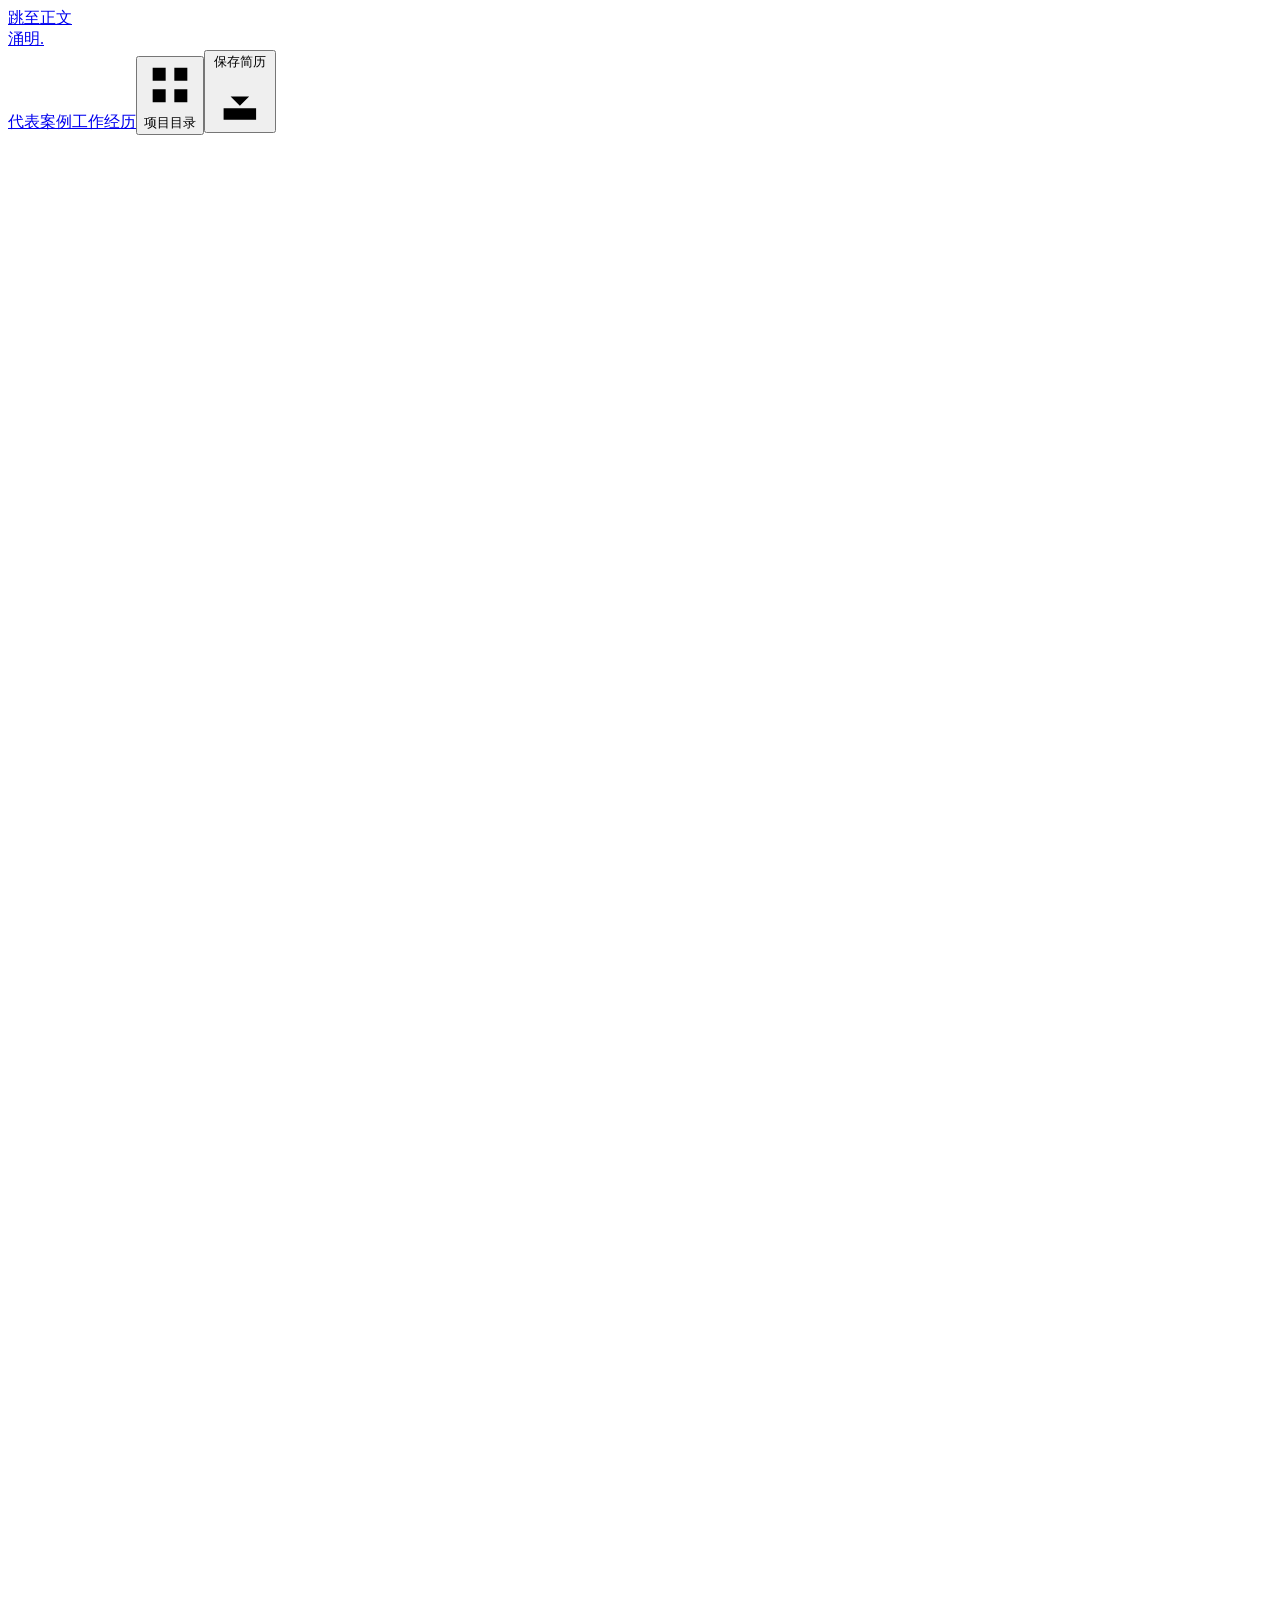
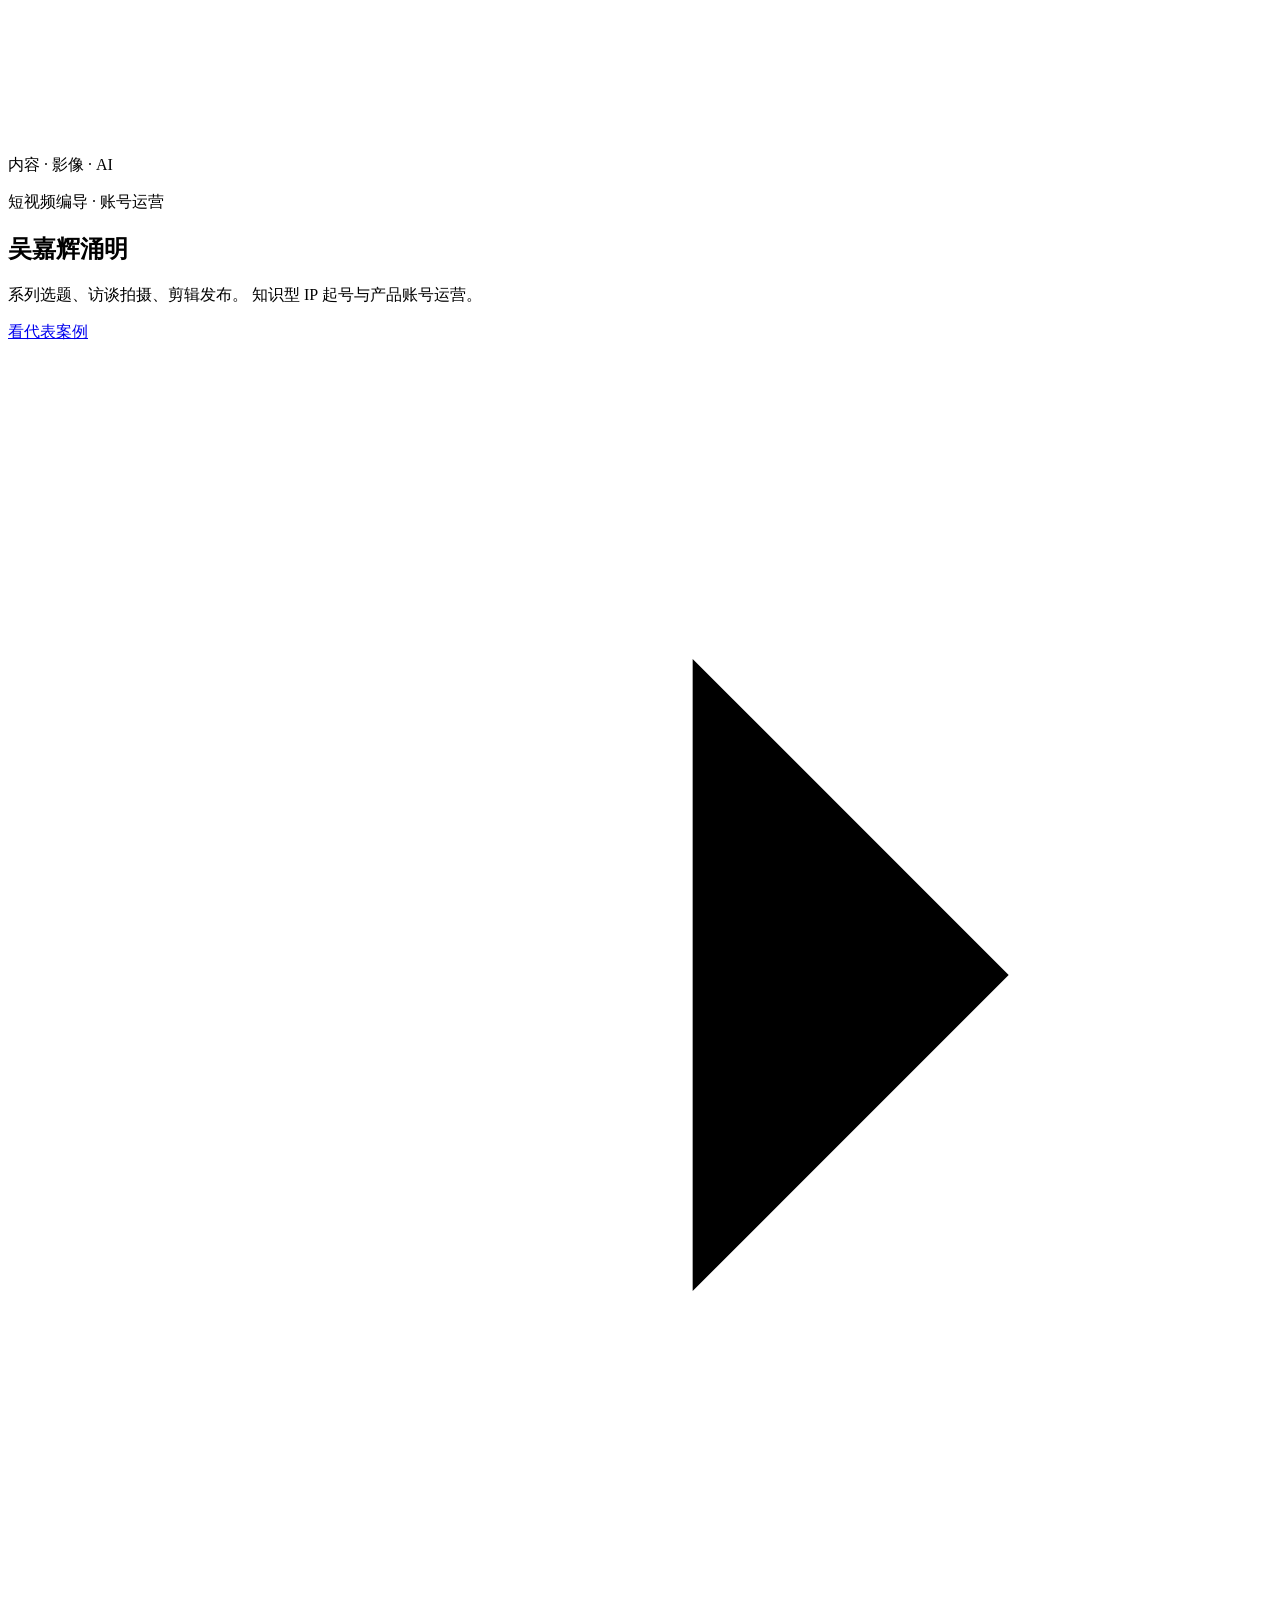
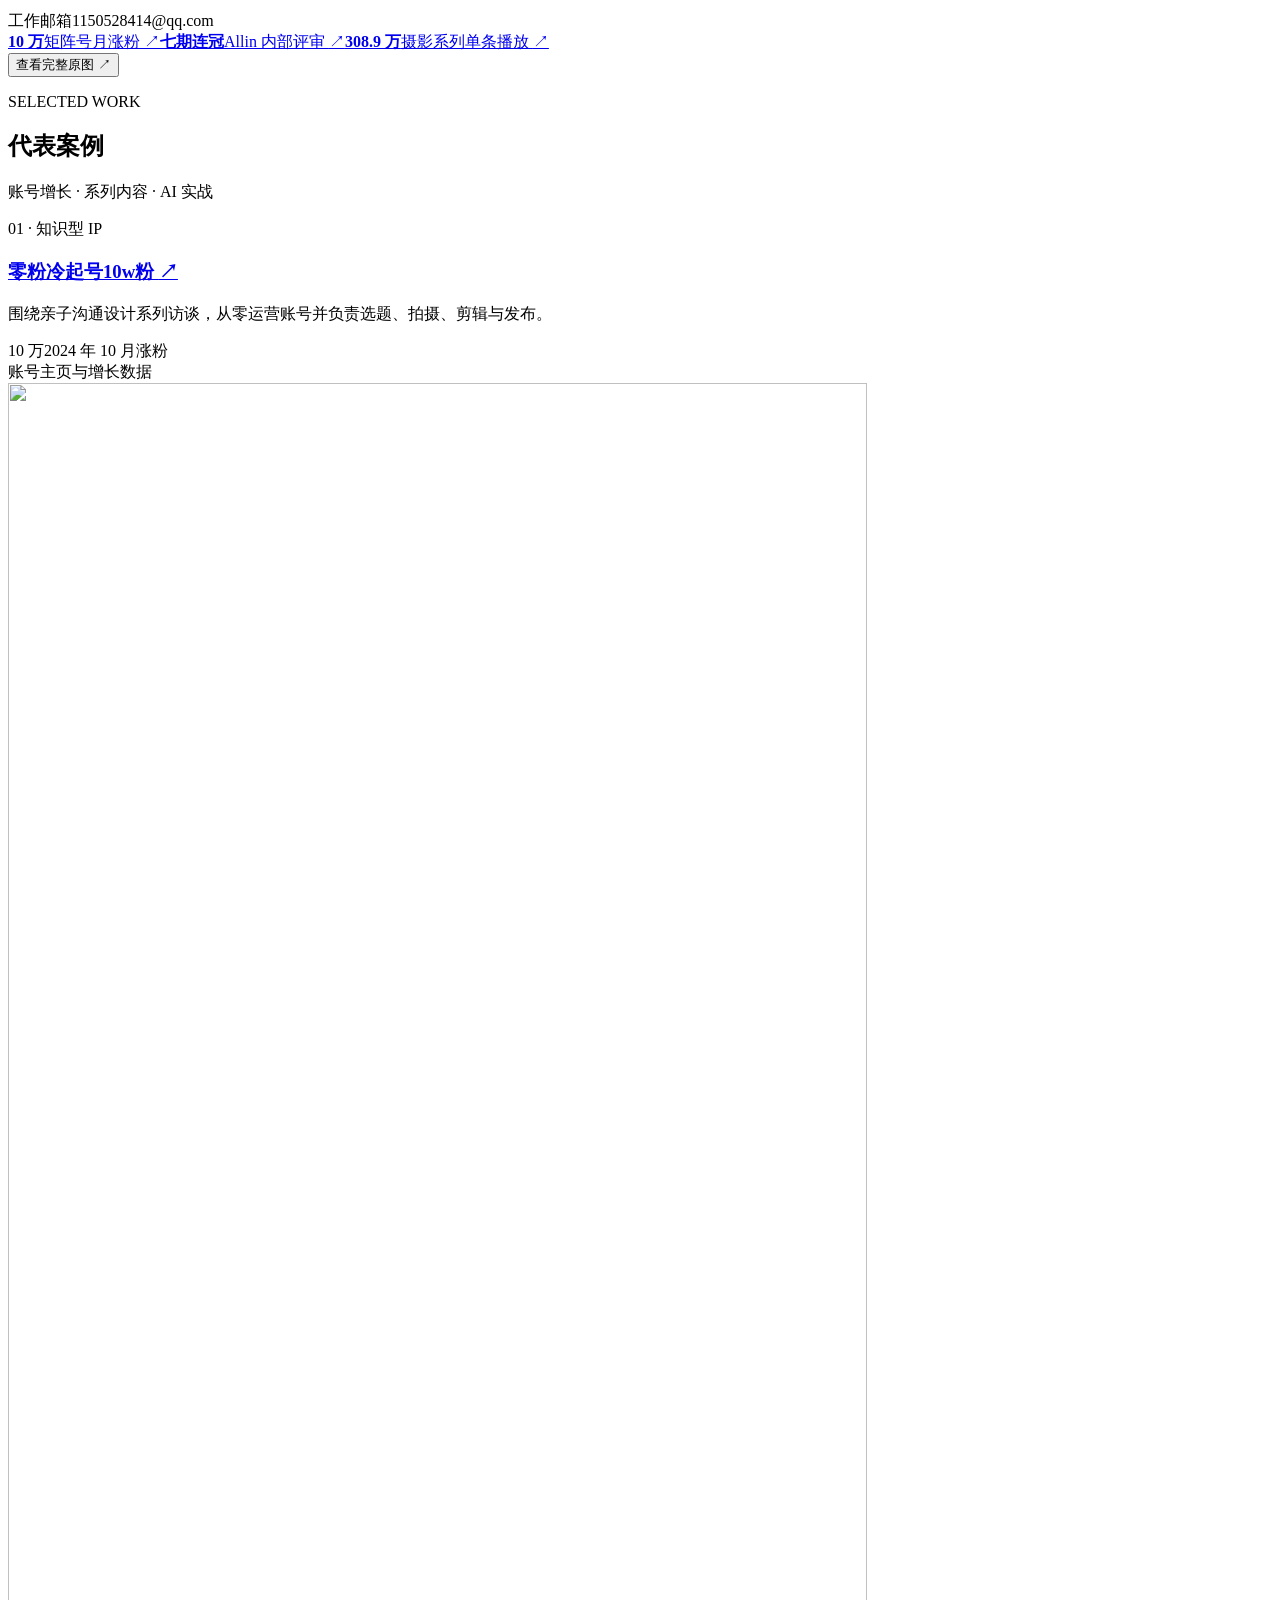
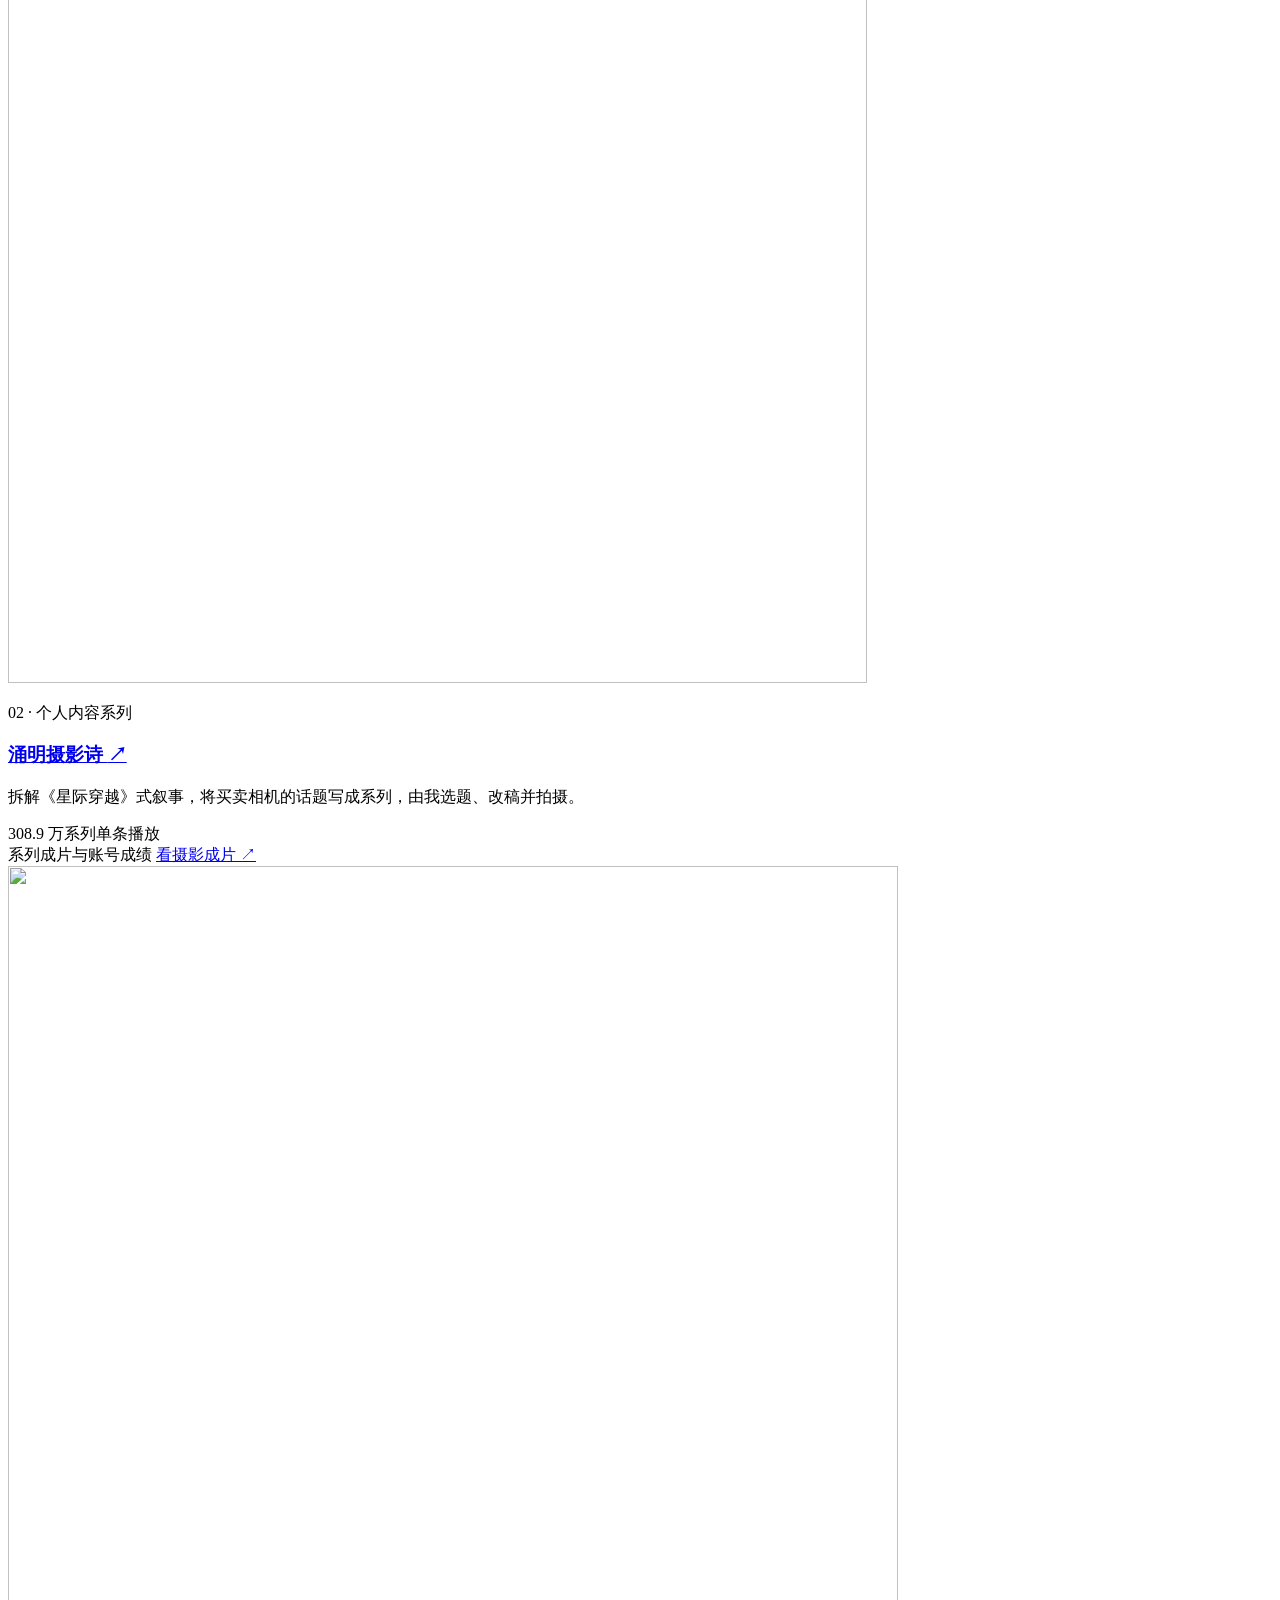
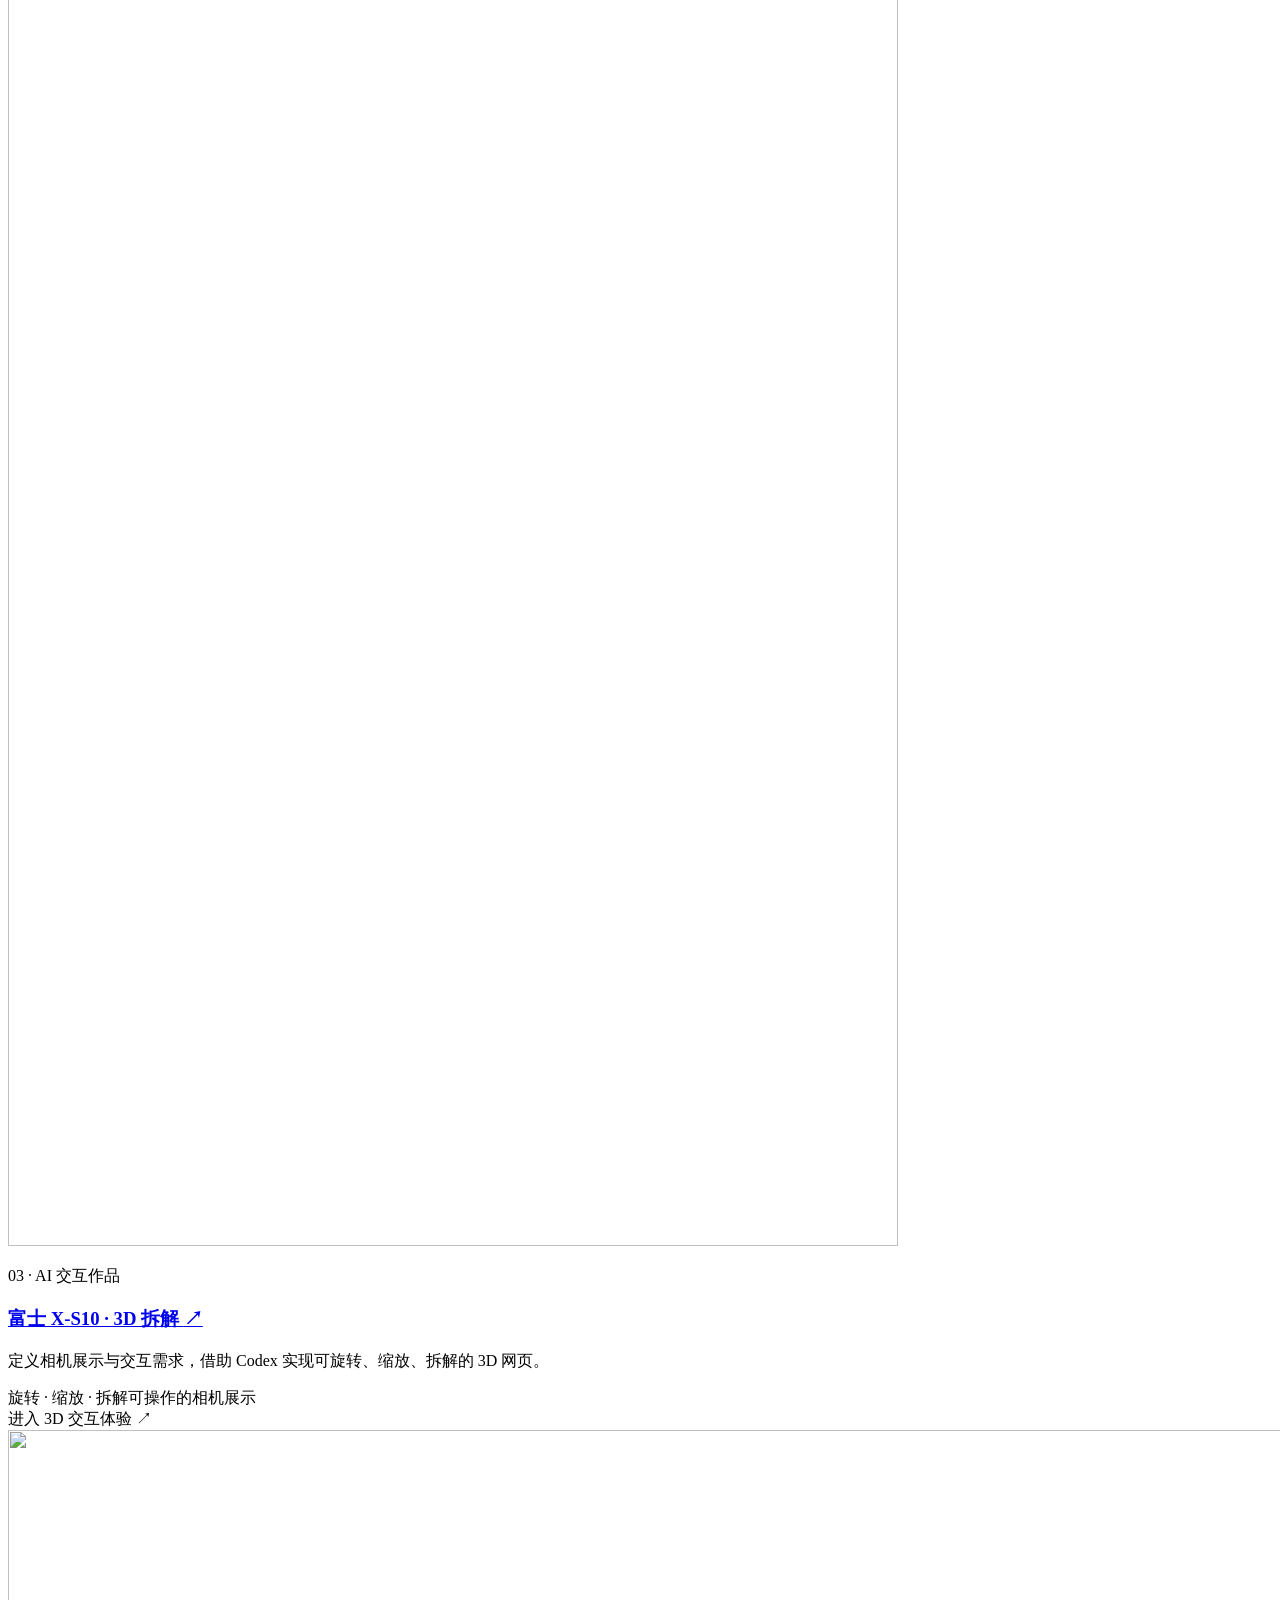
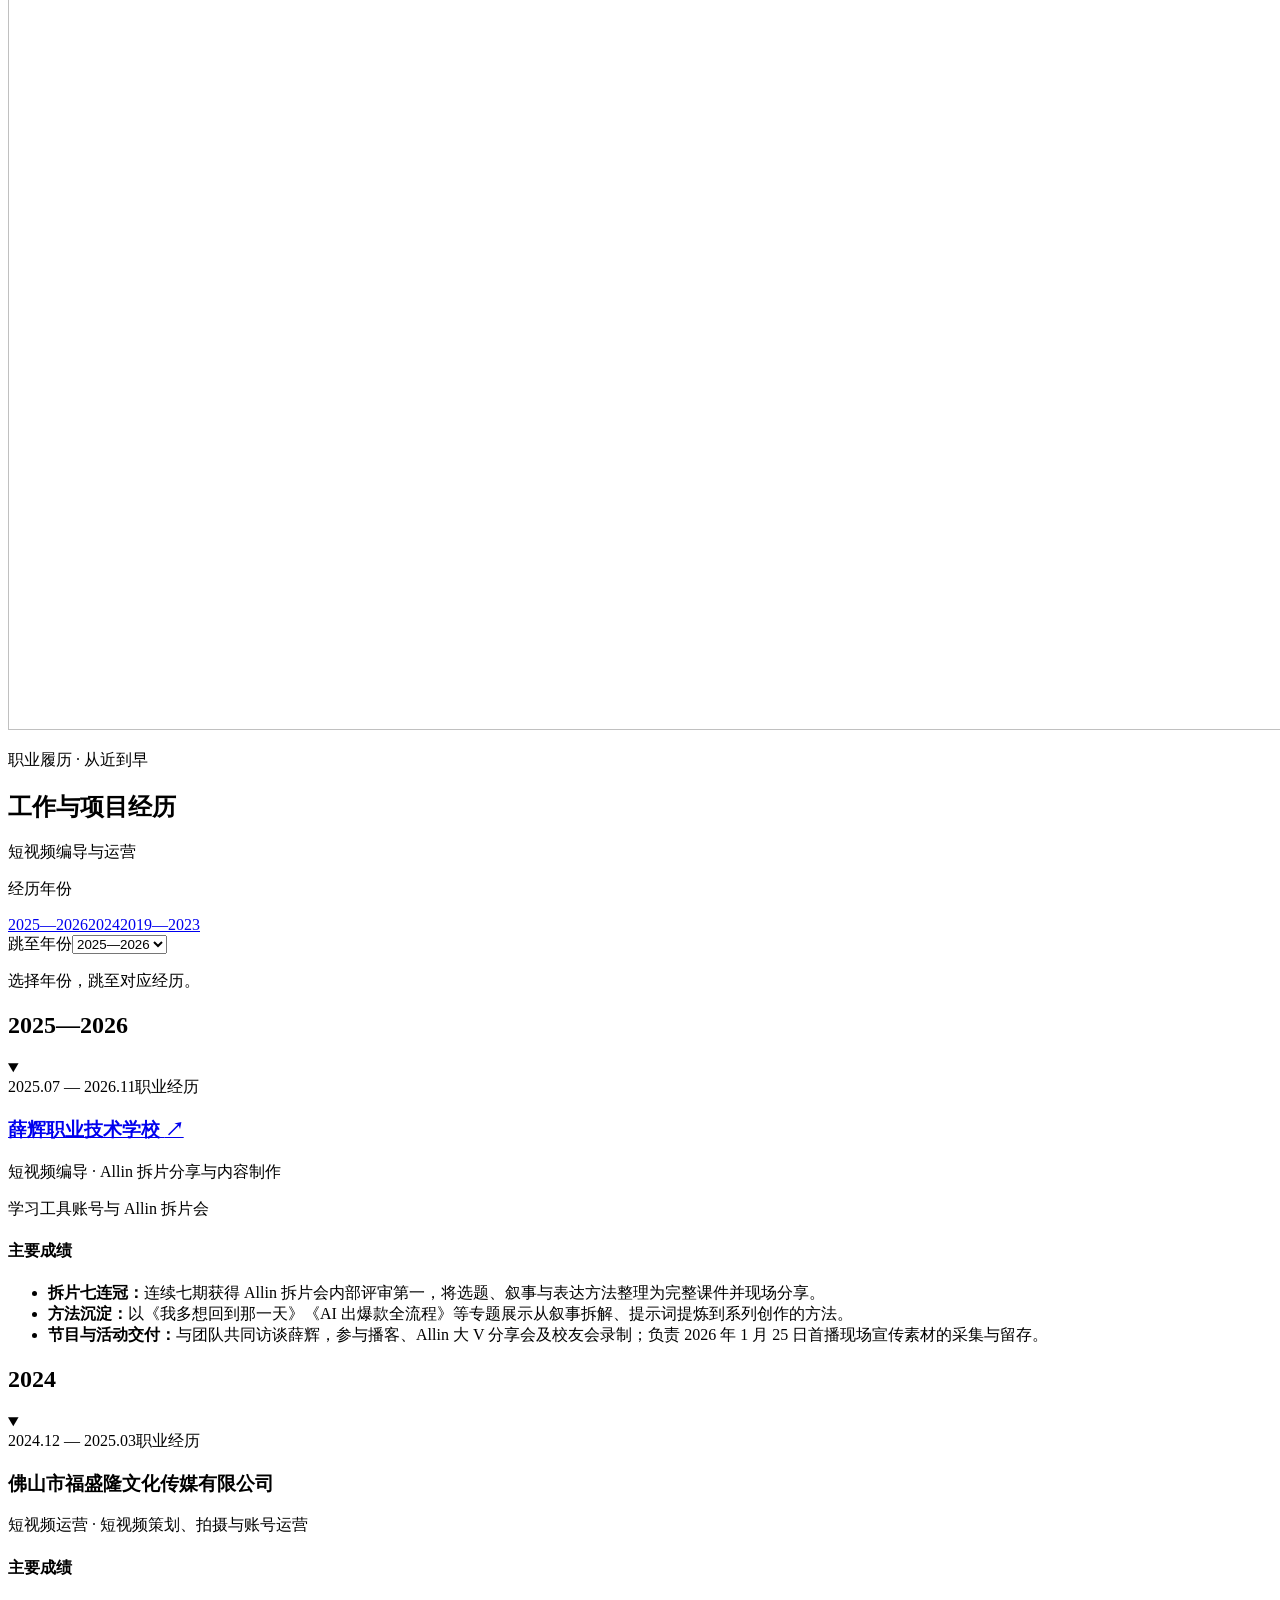
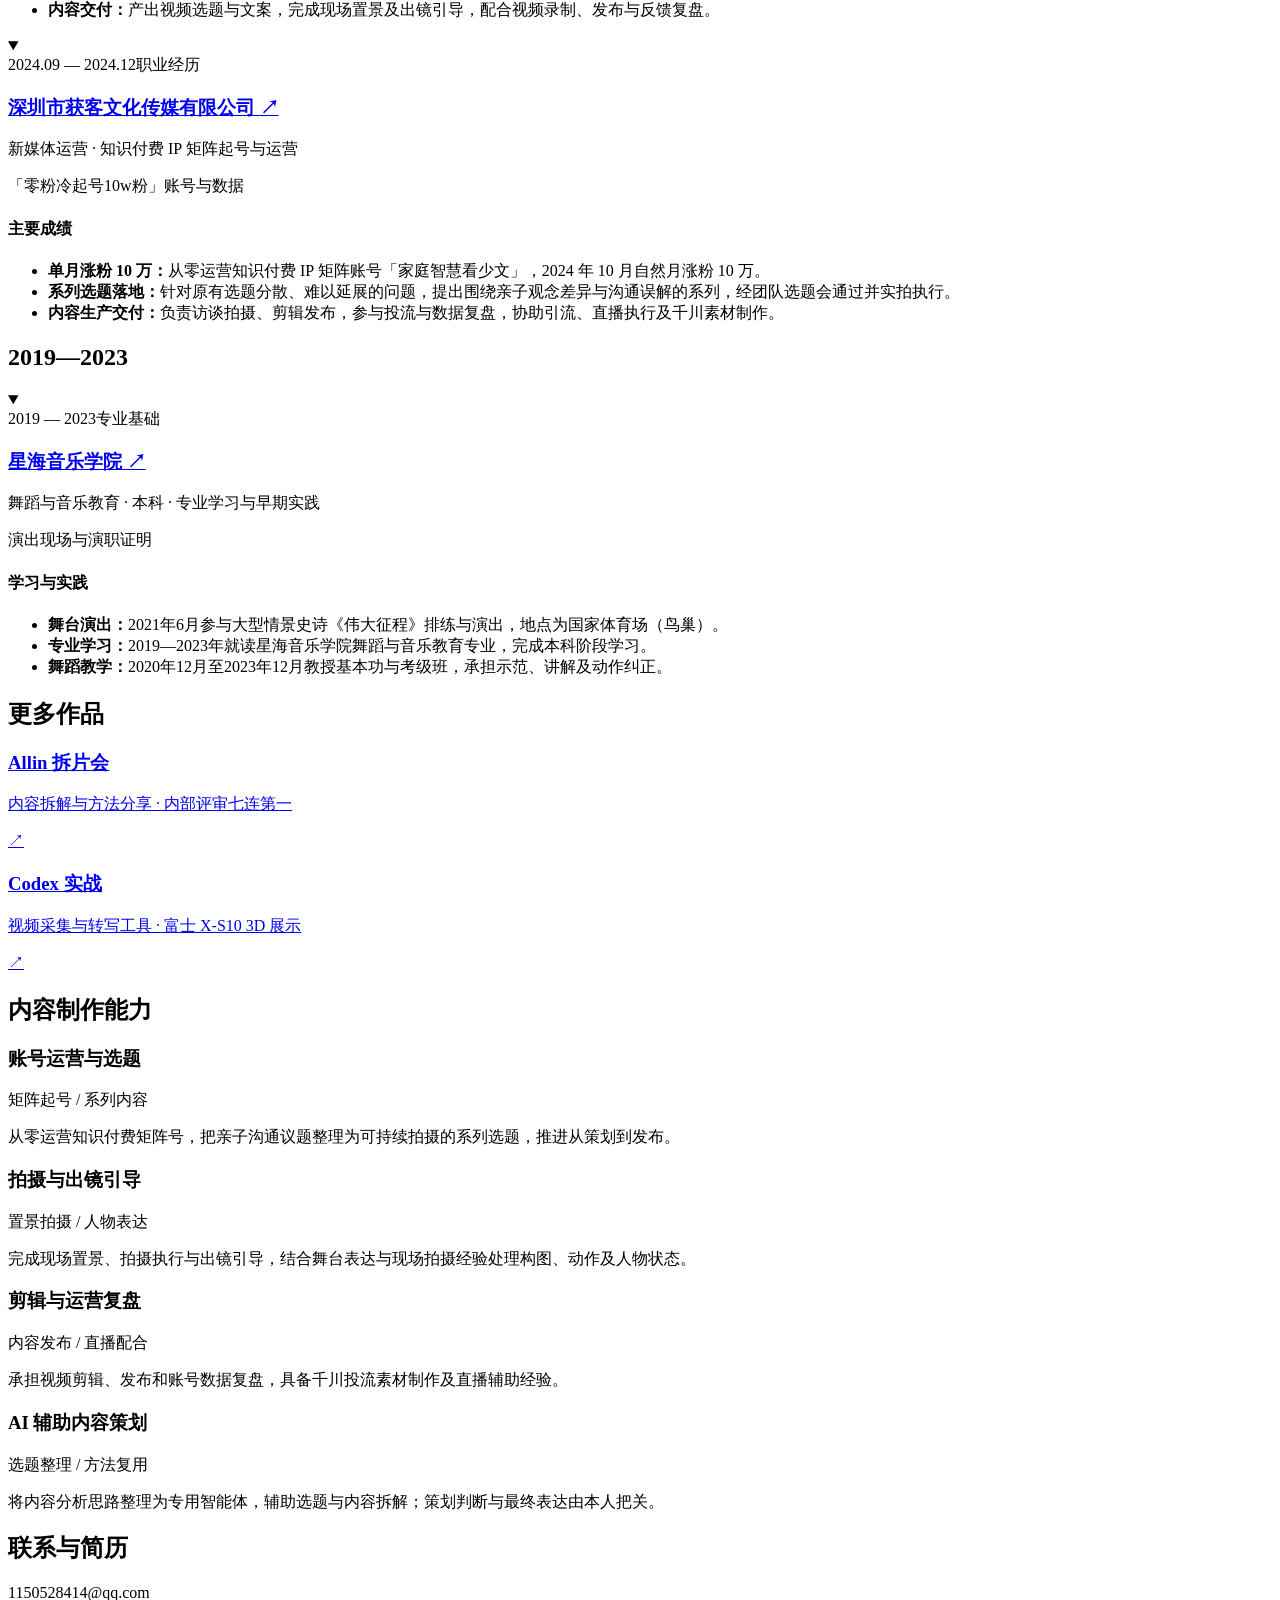
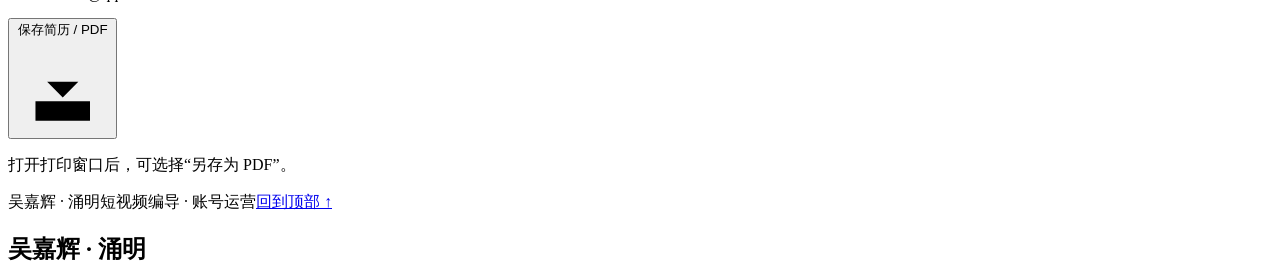
==== index.html @ 8db7e3ab "Publish resume homepage" ====
<!doctype html>
<html lang="zh-CN">
<head>
  <meta charset="utf-8">
  <meta name="viewport" content="width=device-width, initial-scale=1">
  <meta name="theme-color" content="#081722">
  <meta name="description" content="吴嘉辉 · 涌明，短视频编导与账号运营。代表案例包括零粉冷起号10w粉、涌明摄影诗系列与富士 X-S10 相机 3D 交互展示。">
  <meta name="author" content="吴嘉辉">
  <meta property="og:title" content="吴嘉辉 · 涌明｜短视频编导 · 账号运营">
  <meta property="og:description" content="吴嘉辉 · 涌明，短视频编导与账号运营。代表案例包括零粉冷起号10w粉、涌明摄影诗系列与富士 X-S10 相机 3D 交互展示。">
  <meta property="og:type" content="profile">
  <meta property="og:locale" content="zh_CN">
  <meta property="og:url" content="https://wujiahui0801-cmd.github.io/">
  <meta property="og:image" content="https://wujiahui0801-cmd.github.io/assets/portrait-1200.jpg">
  <title>吴嘉辉 · 涌明｜短视频编导 · 账号运营</title>
  <link rel="icon" href="assets/favicon.svg" type="image/svg+xml">
  <link rel="canonical" href="https://wujiahui0801-cmd.github.io/">
  <link rel="stylesheet" href="styles.css">
  <link rel="stylesheet" href="cases.css">
  <link rel="stylesheet" href="resume.css">
  <link rel="stylesheet" href="motion.css">
  <link rel="stylesheet" href="art.css">
  <link rel="preload" as="image" href="assets/portrait-2400.jpg" imagesrcset="assets/portrait-1200.jpg 1200w, assets/portrait-2400.jpg 2400w" imagesizes="100vw" fetchpriority="high">
  <script src="app.js" defer></script>
  <script src="motion.js" defer></script>
</head>
<body class="resume-home">
  <a class="skip-link" href="#main">跳至正文</a>
  <div class="reading-progress" aria-hidden="true"><span></span></div>
  <header class="site-header" id="site-header">
    <a class="wordmark" href="#top" aria-label="吴嘉辉 · 涌明，回到首页">涌明<span class="wordmark-dot">.</span></a>
    <nav aria-label="主导航"><a href="#achievements">代表案例</a><a href="#journey">工作经历</a><button class="project-menu-toggle" type="button" data-directory-open aria-haspopup="dialog" aria-controls="project-directory"><svg viewBox="0 0 24 24" aria-hidden="true"><path d="M4 4h6v6H4zm10 0h6v6h-6zM4 14h6v6H4zm10 0h6v6h-6z"/></svg><span>项目目录</span></button><button class="nav-print" type="button" data-print>保存简历 <svg viewBox="0 0 24 24" aria-hidden="true"><path d="M12 3v12m-4-4 4 4 4-4M5 16v5h14v-5"/></svg></button></nav>
  </header>
  <main id="main">
    <section class="hero image-backdrop" id="top" aria-labelledby="hero-title" data-photo="assets/portrait-2400.jpg" data-photo-mode="background" style="--photo-scale:1;--focus-x:50%;--focus-y:18%;--focus-mobile-x:51%;--focus-mobile-y:28%">
      <picture class="hero-picture"><img src="assets/portrait-2400.jpg" srcset="assets/portrait-1200.jpg 1200w, assets/portrait-2400.jpg 2400w" sizes="100vw" width="2400" height="1600" fetchpriority="high" alt="吴嘉辉在演出现场的原照，身穿条纹衬衫"></picture>
      <div class="hero-content">
        <p class="hero-edition">内容 · 影像 · AI</p>
        <p class="hero-role">短视频编导 · 账号运营</p>
        <h1 id="hero-title">吴嘉辉<span class="hero-alias">涌明</span></h1>
        <p class="hero-intro">系列选题、访谈拍摄、剪辑发布。
知识型 IP 起号与产品账号运营。</p>
        <a class="hero-link" href="#achievements">看代表案例 <svg viewBox="0 0 24 24" aria-hidden="true"><path d="M4 12h15m-6-6 6 6-6 6"/></svg></a><span class="hero-email"><span>工作邮箱</span>1150528414@qq.com</span>
      </div>
      <nav class="hero-proof" aria-label="代表成绩"><a href="/cases/boshang/index.html"><strong>10 万</strong><span>矩阵号月涨粉 <span aria-hidden="true">↗</span></span></a><a href="/cases/allin/index.html#content-review"><strong>七期连冠</strong><span>Allin 内部评审 <span aria-hidden="true">↗</span></span></a><a href="/creator/index.html"><strong>308.9 万</strong><span>摄影系列单条播放 <span aria-hidden="true">↗</span></span></a></nav>
      <button type="button" class="media-trigger full-image-link" data-media="{&quot;type&quot;:&quot;image&quot;,&quot;src&quot;:&quot;/assets/portrait-2400.jpg&quot;,&quot;title&quot;:&quot;吴嘉辉 · 涌明原照&quot;,&quot;alt&quot;:&quot;吴嘉辉在演出现场的原照，身穿条纹衬衫&quot;,&quot;presentation&quot;:&quot;background&quot;}">查看完整原图 ↗</button>
    </section>
    <section class="highlights section-shell" id="achievements" aria-labelledby="achievements-title">
      <div class="highlights-intro"><div><p class="section-kicker">SELECTED WORK</p><h2 id="achievements-title">代表案例</h2></div><p>账号增长 · 系列内容 · AI 实战</p></div>
      <div class="highlight-list"><article class="highlight highlight--shenzhen-growth">
    <div class="highlight-copy"><p class="highlight-label">01 · 知识型 IP</p><h3><a class="highlight-primary" href="/cases/boshang/index.html">零粉冷起号10w粉 <span aria-hidden="true">↗</span></a></h3><p class="highlight-summary">围绕亲子沟通设计系列访谈，从零运营账号并负责选题、拍摄、剪辑与发布。</p>
    <div class="highlight-metric"><span class="highlight-value">10 万</span><span>2024 年 10 月涨粉</span></div>
    <div class="highlight-actions">
      <span class="highlight-destination">账号主页与增长数据</span>
      
    </div></div>
    <div class="highlight-art" aria-hidden="true"><img src="/assets/full/boshang-profile.jpg" alt="" width="859" height="1900" loading="eager" decoding="async"></div>
  </article><article class="highlight highlight--photo-series" id="photo-series">
    <div class="highlight-copy"><p class="highlight-label">02 · 个人内容系列</p><h3><a class="highlight-primary" href="/creator/index.html">涌明摄影诗 <span aria-hidden="true">↗</span></a></h3><p class="highlight-summary">拆解《星际穿越》式叙事，将买卖相机的话题写成系列，由我选题、改稿并拍摄。</p>
    <div class="highlight-metric"><span class="highlight-value">308.9 万</span><span>系列单条播放</span></div>
    <div class="highlight-actions">
      <span class="highlight-destination">系列成片与账号成绩</span>
      <a class="highlight-film" href="https://www.douyin.com/user/MS4wLjABAAAAPx4VjMVy9HaE9G9XdXsi0VzgccFiwJcHYvqlIXj0hOIBhg8Y4hmEbFCSp9H2K3Ay?from_tab_name=main&amp;modal_id=7633719486269361829" target="_blank" rel="noopener noreferrer">看摄影成片 <span aria-hidden="true">↗</span></a>
    </div></div>
    <div class="highlight-art" aria-hidden="true"><img src="/assets/full/photo-series.jpg" alt="" width="890" height="1980" loading="eager" decoding="async"></div>
  </article><article class="highlight highlight--fuji" id="featured-fuji">
    <div class="highlight-copy"><p class="highlight-label">03 · AI 交互作品</p><h3><a class="highlight-primary" href="/demos/fuji/index.html">富士 X-S10 · 3D 拆解 <span aria-hidden="true">↗</span></a></h3><p class="highlight-summary">定义相机展示与交互需求，借助 Codex 实现可旋转、缩放、拆解的 3D 网页。</p>
    <div class="highlight-metric"><span class="highlight-value">旋转 · 缩放 · 拆解</span><span>可操作的相机展示</span></div>
    <div class="highlight-actions">
      <span class="highlight-destination">进入 3D 交互体验 ↗</span>
      
    </div></div>
    <div class="highlight-art" aria-hidden="true"><img src="/assets/evidence/fuji-cover.jpg" alt="" width="1440" height="900" loading="eager" decoding="async"></div>
  </article></div>
    </section>
    <section class="journey section-shell" id="journey" aria-labelledby="journey-title">
      <div class="section-heading reveal"><div><p class="section-kicker">职业履历 · 从近到早</p><h2 id="journey-title">工作与项目经历</h2></div><p class="section-description">短视频编导与运营</p></div>
      <div class="journey-layout">
        <aside class="year-navigation" aria-label="按年份浏览经历">
          <p class="year-caption">经历年份</p><nav class="year-links"><a class="year-link" href="#year-2026" aria-current="location">2025—2026</a><a class="year-link" href="#year-2024">2024</a><a class="year-link" href="#year-2019">2019—2023</a></nav>
          <div class="year-mobile"><label for="year-select">跳至年份</label><select id="year-select"><option value="year-2026">2025—2026</option><option value="year-2024">2024</option><option value="year-2019">2019—2023</option></select></div>
          <p class="year-note">选择年份，跳至对应经历。</p>
        </aside>
        <div class="timeline"><section class="year-group" id="year-2026" aria-labelledby="heading-2026"><h2 class="year-heading" id="heading-2026" tabindex="-1">2025—2026</h2><span class="experience-anchor" id="year-2025" aria-hidden="true"></span><details class="experience" id="knowledge-content" open>
  <summary><div><span class="experience-date">2025.07 — 2026.11</span><span class="experience-category">职业经历</span></div><h3><a class="company-link" href="/cases/allin/index.html">薛辉职业技术学校 <span aria-hidden="true">↗</span></a></h3><p class="experience-role">短视频编导 · Allin 拆片分享与内容制作</p><span class="company-preview-hint">学习工具账号与 Allin 拆片会</span><span class="experience-toggle" aria-hidden="true"></span></summary>
  <div class="experience-detail">
    
    <div class="detail-grid detail-grid--single"><div><h4>主要成绩</h4><ul><li><strong>拆片七连冠：</strong>连续七期获得 Allin 拆片会内部评审第一，将选题、叙事与表达方法整理为完整课件并现场分享。</li><li><strong>方法沉淀：</strong>以《我多想回到那一天》《AI 出爆款全流程》等专题展示从叙事拆解、提示词提炼到系列创作的方法。</li><li><strong>节目与活动交付：</strong>与团队共同访谈薛辉，参与播客、Allin 大 V 分享会及校友会录制；负责 2026 年 1 月 25 日首播现场宣传素材的采集与留存。</li></ul></div></div>
    <span id="content-review"></span>
  </div></details></section><section class="year-group" id="year-2024" aria-labelledby="heading-2024"><h2 class="year-heading" id="heading-2024" tabindex="-1">2024</h2><details class="experience" id="foshan" open>
  <summary><div><span class="experience-date">2024.12 — 2025.03</span><span class="experience-category">职业经历</span></div><h3>佛山市福盛隆文化传媒有限公司</h3><p class="experience-role">短视频运营 · 短视频策划、拍摄与账号运营</p><span class="experience-toggle" aria-hidden="true"></span></summary>
  <div class="experience-detail">
    
    <div class="detail-grid detail-grid--single"><div><h4>主要成绩</h4><ul><li><strong>内容交付：</strong>产出视频选题与文案，完成现场置景及出镜引导，配合视频录制、发布与反馈复盘。</li></ul></div></div>
    
  </div></details><details class="experience" id="shenzhen-growth" open>
  <summary><div><span class="experience-date">2024.09 — 2024.12</span><span class="experience-category">职业经历</span></div><h3><a class="company-link" href="/cases/boshang/index.html">深圳市获客文化传媒有限公司 <span aria-hidden="true">↗</span></a></h3><p class="experience-role">新媒体运营 · 知识付费 IP 矩阵起号与运营</p><span class="company-preview-hint">「零粉冷起号10w粉」账号与数据</span><span class="experience-toggle" aria-hidden="true"></span></summary>
  <div class="experience-detail">
    
    <div class="detail-grid detail-grid--single"><div><h4>主要成绩</h4><ul><li><strong>单月涨粉 10 万：</strong>从零运营知识付费 IP 矩阵账号「家庭智慧看少文」，2024 年 10 月自然月涨粉 10 万。</li><li><strong>系列选题落地：</strong>针对原有选题分散、难以延展的问题，提出围绕亲子观念差异与沟通误解的系列，经团队选题会通过并实拍执行。</li><li><strong>内容生产交付：</strong>负责访谈拍摄、剪辑发布，参与投流与数据复盘，协助引流、直播执行及千川素材制作。</li></ul></div></div>
    
  </div></details></section><section class="year-group" id="year-2019" aria-labelledby="heading-2019"><h2 class="year-heading" id="heading-2019" tabindex="-1">2019—2023</h2><span class="experience-anchor" id="photography" aria-hidden="true"></span><span class="experience-anchor" id="teaching" aria-hidden="true"></span><span class="experience-anchor" id="education" aria-hidden="true"></span><span class="experience-anchor" id="year-2022" aria-hidden="true"></span><span class="experience-anchor" id="year-2021" aria-hidden="true"></span><span class="experience-anchor" id="year-2020" aria-hidden="true"></span><details class="experience" id="stage" open>
  <summary><div><span class="experience-date">2019 — 2023</span><span class="experience-category">专业基础</span></div><h3><a class="company-link" href="/cases/stage/index.html">星海音乐学院 <span aria-hidden="true">↗</span></a></h3><p class="experience-role">舞蹈与音乐教育 · 本科 · 专业学习与早期实践</p><span class="company-preview-hint">演出现场与演职证明</span><span class="experience-toggle" aria-hidden="true"></span></summary>
  <div class="experience-detail">
    
    <div class="detail-grid detail-grid--single"><div><h4>学习与实践</h4><ul><li><strong>舞台演出：</strong>2021年6月参与大型情景史诗《伟大征程》排练与演出，地点为国家体育场（鸟巢）。</li><li><strong>专业学习：</strong>2019—2023年就读星海音乐学院舞蹈与音乐教育专业，完成本科阶段学习。</li><li><strong>舞蹈教学：</strong>2020年12月至2023年12月教授基本功与考级班，承担示范、讲解及动作纠正。</li></ul></div></div>
    
  </div></details></section></div>
      </div>
    </section>
    <section class="supplement section-shell" aria-labelledby="supplement-title">
      <h2 id="supplement-title">更多作品</h2>
      <div class="entry-grid">
        <a href="/cases/allin/index.html#content-review"><div><h3>Allin 拆片会</h3><p>内容拆解与方法分享 · 内部评审七连第一</p></div><span aria-hidden="true">↗</span></a>
        <a id="projects" href="/projects/index.html"><div><h3>Codex 实战</h3><p>视频采集与转写工具 · 富士 X-S10 3D 展示</p></div><span aria-hidden="true">↗</span></a>
      </div>
    </section>
    <section class="approach" id="approach" aria-labelledby="approach-title"><div class="section-shell">
      <div class="approach-heading reveal"><h2 id="approach-title">内容制作能力</h2></div>
      <div class="capability-list"><div class="capability reveal"><div><h3>账号运营与选题</h3><span class="capability-subtitle">矩阵起号 / 系列内容</span></div><p>从零运营知识付费矩阵号，把亲子沟通议题整理为可持续拍摄的系列选题，推进从策划到发布。</p></div><div class="capability reveal"><div><h3>拍摄与出镜引导</h3><span class="capability-subtitle">置景拍摄 / 人物表达</span></div><p>完成现场置景、拍摄执行与出镜引导，结合舞台表达与现场拍摄经验处理构图、动作及人物状态。</p></div><div class="capability reveal"><div><h3>剪辑与运营复盘</h3><span class="capability-subtitle">内容发布 / 直播配合</span></div><p>承担视频剪辑、发布和账号数据复盘，具备千川投流素材制作及直播辅助经验。</p></div><div class="capability reveal"><div><h3>AI 辅助内容策划</h3><span class="capability-subtitle">选题整理 / 方法复用</span></div><p>将内容分析思路整理为专用智能体，辅助选题与内容拆解；策划判断与最终表达由本人把关。</p></div></div>
    </div></section>
    <section class="resume-section section-shell" id="resume" aria-labelledby="resume-title">
      <div class="reveal"><h2 id="resume-title">联系与简历</h2><p class="contact-email"><span class="email-text">1150528414@qq.com</span></p></div>
      <button class="print-button" type="button" data-print>保存简历 / PDF <svg viewBox="0 0 24 24" aria-hidden="true"><path d="M12 3v12m-4-4 4 4 4-4M5 16v5h14v-5"/></svg></button>
      <p class="print-hint" id="print-hint">打开打印窗口后，可选择“另存为 PDF”。</p>
    </section>
  </main>
  <footer class="site-footer section-shell"><span>吴嘉辉 · 涌明</span><span class="footer-role">短视频编导 · 账号运营</span><a href="#top">回到顶部 <span aria-hidden="true">↑</span></a></footer>
  <dialog class="media-dialog" aria-labelledby="media-title"><div class="media-toolbar"><h2 id="media-title">作品预览</h2><div class="media-actions"><button class="media-zoom" type="button" aria-pressed="false" hidden>放大</button><button class="media-close" type="button" aria-label="关闭作品预览"><svg viewBox="0 0 24 24" aria-hidden="true"><path d="m6 6 12 12M18 6 6 18"/></svg></button></div></div><div class="media-body"></div><p class="media-caption"></p></dialog>

  <dialog class="project-directory" id="project-directory" aria-labelledby="directory-title"><div class="directory-inner"><header class="directory-heading"><div><p>吴嘉辉 · 涌明</p><h2 id="directory-title">项目目录</h2></div><button type="button" data-directory-close aria-label="关闭项目目录"><svg viewBox="0 0 24 24" aria-hidden="true"><path d="m6 6 12 12M18 6 6 18"/></svg></button></header><nav class="directory-list" aria-label="项目索引"><a href="/cases/boshang/index.html"><span class="directory-number">01</span><div><h3>零粉冷起号10w粉</h3><p>家庭教育知识 IP · 2024 年 10 月涨粉 10 万</p></div><span class="directory-arrow" aria-hidden="true">↗</span></a><a href="/cases/allin/index.html"><span class="directory-number">02</span><div><h3>薛辉职业技术学校</h3><p>Allin 学习工具 · 拆片会七期连冠</p></div><span class="directory-arrow" aria-hidden="true">↗</span></a><a href="/creator/index.html"><span class="directory-number">03</span><div><h3>涌明摄影诗</h3><p>系列内容 · 代表作 308.9 万播放</p></div><span class="directory-arrow" aria-hidden="true">↗</span></a><a href="/projects/index.html"><span class="directory-number">04</span><div><h3>Codex 实战</h3><p>素材采集转写 · 富士相机 3D 展示</p></div><span class="directory-arrow" aria-hidden="true">↗</span></a><a href="/cases/stage/index.html"><span class="directory-number">05</span><div><h3>《伟大征程》</h3><p>星海音乐学院 · 舞台与表达</p></div><span class="directory-arrow" aria-hidden="true">↗</span></a></nav></div></dialog>
  <div class="toast" role="status" aria-live="polite"></div>
  <article class="print-document" aria-label="用于打印的简历"><h1>吴嘉辉 <span>· 涌明</span></h1><p class="print-role">短视频编导 · 账号运营</p><p class="print-contact"><a href="https://wujiahui0801-cmd.github.io">网页作品集 · wujiahui0801-cmd.github.io</a>　｜　<span class="email-text">1150528414@qq.com</span></p><p class="print-intro">知识付费矩阵账号从零起号，2024 年 10 月涨粉 10 万；Allin 拆片会内部评审连续七期第一，个人摄影系列单条 308.9 万播放。具备系列选题、访谈拍摄、剪辑发布与 AI 辅助创作经验。</p><h2>工作与项目经历</h2><section class="print-entry"><h3>薛辉职业技术学校<span>2025.07 — 2026.11</span></h3><p>短视频编导 · Allin 拆片分享与内容制作</p><ul><li><strong>拆片七连冠：</strong>连续七期获得 Allin 拆片会内部评审第一，将选题、叙事与表达方法整理为完整课件并现场分享。</li><li><strong>方法沉淀：</strong>以《我多想回到那一天》《AI 出爆款全流程》等专题展示从叙事拆解、提示词提炼到系列创作的方法。</li><li><strong>节目与活动交付：</strong>与团队共同访谈薛辉，参与播客、Allin 大 V 分享会及校友会录制；负责 2026 年 1 月 25 日首播现场宣传素材的采集与留存。</li></ul></section><section class="print-entry"><h3>佛山市福盛隆文化传媒有限公司<span>2024.12 — 2025.03</span></h3><p>短视频运营 · 短视频策划、拍摄与账号运营</p><ul><li><strong>内容交付：</strong>产出视频选题与文案，完成现场置景及出镜引导，配合视频录制、发布与反馈复盘。</li></ul></section><section class="print-entry"><h3>深圳市获客文化传媒有限公司<span>2024.09 — 2024.12</span></h3><p>新媒体运营 · 知识付费 IP 矩阵起号与运营</p><ul><li><strong>单月涨粉 10 万：</strong>从零运营知识付费 IP 矩阵账号「家庭智慧看少文」，2024 年 10 月自然月涨粉 10 万。</li><li><strong>系列选题落地：</strong>针对原有选题分散、难以延展的问题，提出围绕亲子观念差异与沟通误解的系列，经团队选题会通过并实拍执行。</li><li><strong>内容生产交付：</strong>负责访谈拍摄、剪辑发布，参与投流与数据复盘，协助引流、直播执行及千川素材制作。</li></ul></section><section class="print-entry"><h3>星海音乐学院<span>2019 — 2023</span></h3><p>舞蹈与音乐教育 · 本科 · 专业学习与早期实践</p><ul><li><strong>舞台演出：</strong>2021年6月参与大型情景史诗《伟大征程》排练与演出，地点为国家体育场（鸟巢）。</li><li><strong>专业学习：</strong>2019—2023年就读星海音乐学院舞蹈与音乐教育专业，完成本科阶段学习。</li><li><strong>舞蹈教学：</strong>2020年12月至2023年12月教授基本功与考级班，承担示范、讲解及动作纠正。</li></ul></section><h2>个人账号与 AI 实战</h2><section class="print-entry"><h3>抖音 · 涌明摄影诗</h3><p>从高播放参考里拆出叙事结构，用 AI 对话把结构变成可复用的提示词，再用自己的摄影选题拍摄和验证。</p><p>两条同系列代表作在截图时点分别显示 308.9 万、131.6 万播放。 广告合作报价 1,800 元，实收 1,710 元。</p></section><section class="print-entry"><h3>多平台视频采集与文案提取插件</h3><p>把公开参考视频整理成可复查的选题素材。我定义选片、转写和导出流程，用 Codex 实现本机工作台并用真实样例验证。</p></section><section class="print-entry"><h3>富士 X-S10 3D 拆解网页</h3><p>我确定机身、镜头和交互要求，用 Codex 做出可以旋转、缩放和点选拆解的网页。</p></section><h2>专业能力</h2><section class="print-entry"><h3>账号运营与选题</h3><p>从零运营知识付费矩阵号，把亲子沟通议题整理为可持续拍摄的系列选题，推进从策划到发布。</p></section><section class="print-entry"><h3>拍摄与出镜引导</h3><p>完成现场置景、拍摄执行与出镜引导，结合舞台表达与现场拍摄经验处理构图、动作及人物状态。</p></section><section class="print-entry"><h3>剪辑与运营复盘</h3><p>承担视频剪辑、发布和账号数据复盘，具备千川投流素材制作及直播辅助经验。</p></section><section class="print-entry"><h3>AI 辅助内容策划</h3><p>将内容分析思路整理为专用智能体，辅助选题与内容拆解；策划判断与最终表达由本人把关。</p></section><p class="print-bottom">吴嘉辉 · 涌明　｜　2026.11　｜　项目按本人实际参与职责呈现。</p></article>
</body>
</html>
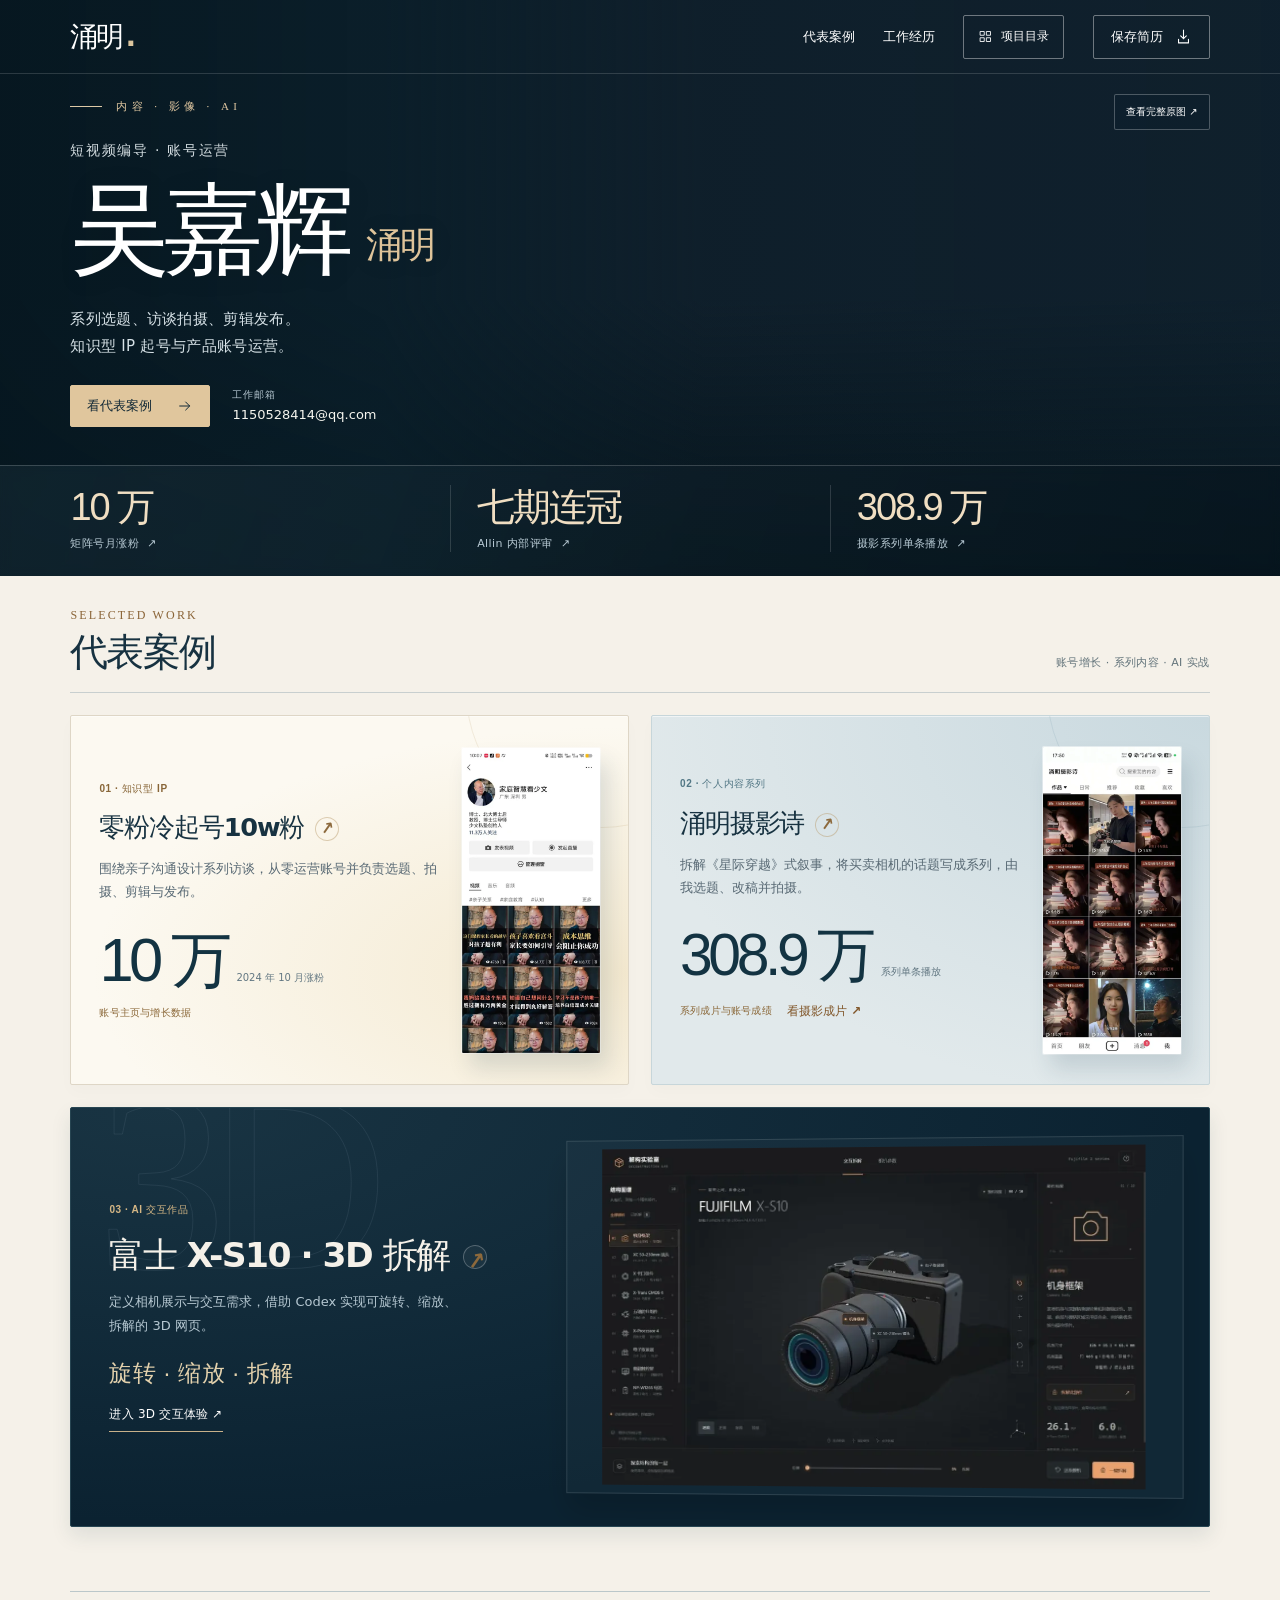
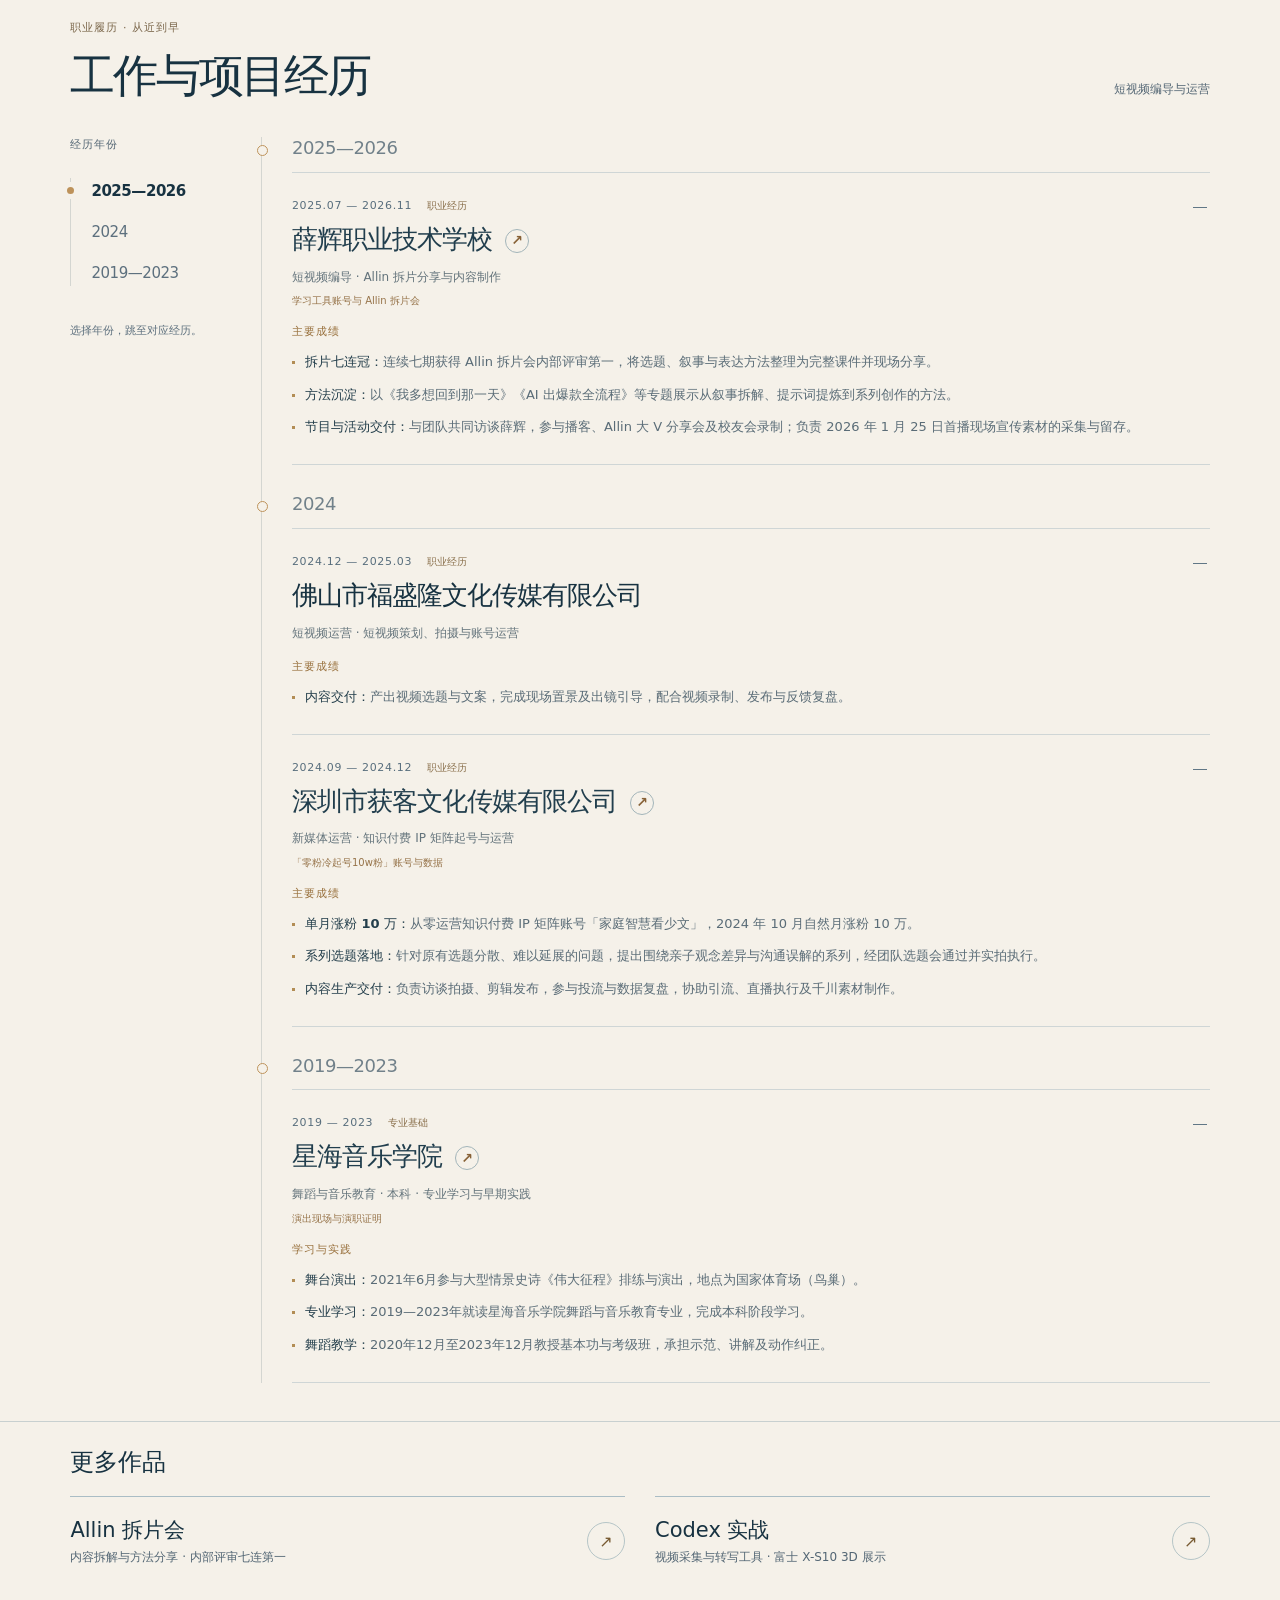
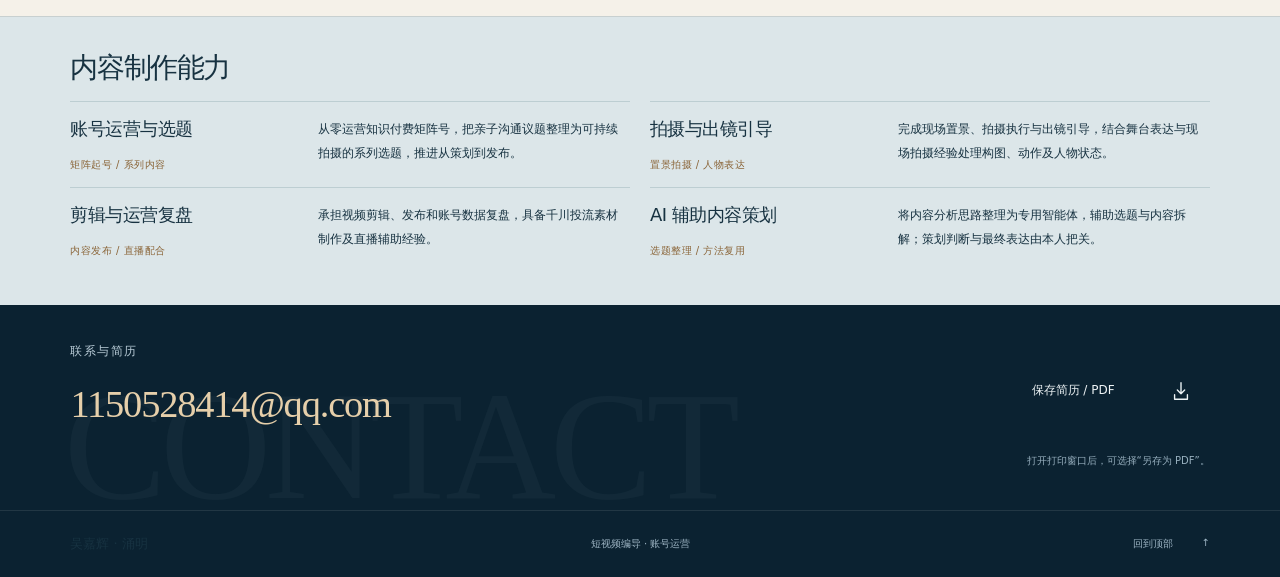
==== commit 2925f1cd: "Improve mobile image loading with lightweight WebP previews" ====
--- a/index.html
+++ b/index.html
@@ -20,7 +20,8 @@
   <link rel="stylesheet" href="resume.css">
   <link rel="stylesheet" href="motion.css">
   <link rel="stylesheet" href="art.css">
-  <link rel="preload" as="image" href="assets/portrait-2400.jpg" imagesrcset="assets/portrait-1200.jpg 1200w, assets/portrait-2400.jpg 2400w" imagesizes="100vw" fetchpriority="high">
+  <link rel="preload" as="image" href="assets/previews/hero-mobile.webp" type="image/webp" media="(max-width: 700px)" fetchpriority="high">
+  <link rel="preload" as="image" href="assets/previews/hero-desktop.webp" type="image/webp" media="(min-width: 701px)" fetchpriority="high">
   <script src="app.js" defer></script>
   <script src="motion.js" defer></script>
 </head>
@@ -33,7 +34,7 @@
   </header>
   <main id="main">
     <section class="hero image-backdrop" id="top" aria-labelledby="hero-title" data-photo="assets/portrait-2400.jpg" data-photo-mode="background" style="--photo-scale:1;--focus-x:50%;--focus-y:18%;--focus-mobile-x:51%;--focus-mobile-y:28%">
-      <picture class="hero-picture"><img src="assets/portrait-2400.jpg" srcset="assets/portrait-1200.jpg 1200w, assets/portrait-2400.jpg 2400w" sizes="100vw" width="2400" height="1600" fetchpriority="high" alt="吴嘉辉在演出现场的原照，身穿条纹衬衫"></picture>
+      <picture class="hero-picture"><source type="image/webp" media="(max-width: 700px)" srcset="assets/previews/hero-mobile.webp"><source type="image/webp" srcset="assets/previews/hero-desktop.webp"><img src="assets/portrait-2400.jpg" srcset="assets/portrait-1200.jpg 1200w, assets/portrait-2400.jpg 2400w" sizes="100vw" width="2400" height="1600" fetchpriority="high" decoding="async" alt="吴嘉辉在演出现场的原照，身穿条纹衬衫"></picture>
       <div class="hero-content">
         <p class="hero-edition">内容 · 影像 · AI</p>
         <p class="hero-role">短视频编导 · 账号运营</p>
@@ -54,7 +55,7 @@
       <span class="highlight-destination">账号主页与增长数据</span>
       
     </div></div>
-    <div class="highlight-art" aria-hidden="true"><img src="/assets/full/boshang-profile.jpg" alt="" width="859" height="1900" loading="eager" decoding="async"></div>
+    <div class="highlight-art" aria-hidden="true"><picture><source type="image/webp" srcset="/assets/previews/boshang.webp"><img src="/assets/full/boshang-profile.jpg" alt="" width="859" height="1900" loading="lazy" fetchpriority="low" decoding="async"></picture></div>
   </article><article class="highlight highlight--photo-series" id="photo-series">
     <div class="highlight-copy"><p class="highlight-label">02 · 个人内容系列</p><h3><a class="highlight-primary" href="/creator/index.html">涌明摄影诗 <span aria-hidden="true">↗</span></a></h3><p class="highlight-summary">拆解《星际穿越》式叙事，将买卖相机的话题写成系列，由我选题、改稿并拍摄。</p>
     <div class="highlight-metric"><span class="highlight-value">308.9 万</span><span>系列单条播放</span></div>
@@ -62,7 +63,7 @@
       <span class="highlight-destination">系列成片与账号成绩</span>
       <a class="highlight-film" href="https://www.douyin.com/user/MS4wLjABAAAAPx4VjMVy9HaE9G9XdXsi0VzgccFiwJcHYvqlIXj0hOIBhg8Y4hmEbFCSp9H2K3Ay?from_tab_name=main&amp;modal_id=7633719486269361829" target="_blank" rel="noopener noreferrer">看摄影成片 <span aria-hidden="true">↗</span></a>
     </div></div>
-    <div class="highlight-art" aria-hidden="true"><img src="/assets/full/photo-series.jpg" alt="" width="890" height="1980" loading="eager" decoding="async"></div>
+    <div class="highlight-art" aria-hidden="true"><picture><source type="image/webp" srcset="/assets/previews/creator.webp"><img src="/assets/full/photo-series.jpg" alt="" width="890" height="1980" loading="lazy" fetchpriority="low" decoding="async"></picture></div>
   </article><article class="highlight highlight--fuji" id="featured-fuji">
     <div class="highlight-copy"><p class="highlight-label">03 · AI 交互作品</p><h3><a class="highlight-primary" href="/demos/fuji/index.html">富士 X-S10 · 3D 拆解 <span aria-hidden="true">↗</span></a></h3><p class="highlight-summary">定义相机展示与交互需求，借助 Codex 实现可旋转、缩放、拆解的 3D 网页。</p>
     <div class="highlight-metric"><span class="highlight-value">旋转 · 缩放 · 拆解</span><span>可操作的相机展示</span></div>
@@ -70,7 +71,7 @@
       <span class="highlight-destination">进入 3D 交互体验 ↗</span>
       
     </div></div>
-    <div class="highlight-art" aria-hidden="true"><img src="/assets/evidence/fuji-cover.jpg" alt="" width="1440" height="900" loading="eager" decoding="async"></div>
+    <div class="highlight-art" aria-hidden="true"><picture><source type="image/webp" srcset="/assets/previews/fuji.webp"><img src="/assets/evidence/fuji-cover.jpg" alt="" width="1440" height="900" loading="lazy" fetchpriority="low" decoding="async"></picture></div>
   </article></div>
     </section>
     <section class="journey section-shell" id="journey" aria-labelledby="journey-title">
--- a/styles.css
+++ b/styles.css
@@ -0,0 +1,8 @@
+:root{--navy:#081722;--navy-soft:#112735;--paper:#eef1f8;--white:#fafbfe;--ink:#142936;--muted:#526574;--gold:#b49462;--line:#cdd5df;--ease:cubic-bezier(.2,.75,.25,1);--header-height:88px;color-scheme:light;font-family:"PingFang SC","Microsoft YaHei",system-ui,sans-serif;font-synthesis:none}
+.detail-grid.detail-grid--single{grid-template-columns:1fr}
+*{box-sizing:border-box}html{scroll-behavior:smooth;scroll-padding-top:112px}body{margin:0;background:var(--paper);color:var(--ink);-webkit-font-smoothing:antialiased}a{color:inherit;text-decoration:none}button,select{font:inherit}button,a,select{-webkit-tap-highlight-color:transparent}button{cursor:pointer}button svg,a svg{width:22px;height:22px;fill:none;stroke:currentColor;stroke-width:1.5;stroke-linecap:round;stroke-linejoin:round}button:disabled{cursor:default}button:focus-visible,a:focus-visible,summary:focus-visible,select:focus-visible{outline:2px solid var(--gold);outline-offset:6px}h1,h2,h3,p{margin:0}h1,h2,h3{font-weight:600}button{color:inherit}img{display:block;max-width:100%}::selection{background:#d5b77e;color:var(--navy)}.section-shell{padding-right:clamp(24px,5.5vw,96px);padding-left:clamp(24px,5.5vw,96px)}.skip-link{position:fixed;top:12px;left:12px;padding:12px 20px;background:white;z-index:200;transform:translateY(-180%)}.skip-link:focus{transform:none}.reading-progress{position:fixed;z-index:110;top:0;left:0;right:0;height:2px;pointer-events:none}.reading-progress span{display:block;background:var(--gold);height:100%;transform:scaleX(0);transform-origin:left;will-change:transform}.site-header{height:var(--header-height);position:absolute;inset:0 0 auto;z-index:100;padding:0 clamp(24px,5.5vw,96px);display:flex;align-items:center;justify-content:space-between;color:#fff;transition:background-color 200ms,box-shadow 200ms}.site-header.is-fixed{position:fixed;background:rgba(8,23,34,.96);box-shadow:0 2px 20px #08172210}.wordmark{font-size:26px;font-weight:600;letter-spacing:-2px}.wordmark-dot{color:#d2b480;margin-left:3px}.site-header nav{display:flex;align-items:center;gap:36px;font-size:13px}.site-header nav>a{padding:12px 0;position:relative}.site-header nav>a:after{content:"";position:absolute;bottom:5px;left:0;right:0;height:1px;background:currentColor;transform:scaleX(0);transform-origin:left;transition:transform 200ms var(--ease)}.site-header nav>a:hover:after{transform:scaleX(1)}.nav-print{display:flex;gap:12px;align-items:center;background:none;border:1px solid #ffffff52;padding:11px 17px;border-radius:2px}.nav-print:hover{background:#ffffff12}.nav-print svg{width:17px;height:17px}.hero{height:min(900px,100svh);min-height:660px;position:relative;background:#070e14;color:#fff;overflow:hidden}.hero-picture,.hero-shade{position:absolute;inset:0}.hero-picture img{width:100%;height:100%;object-fit:cover;object-position:54% 25%}.hero-shade{background:linear-gradient(90deg,rgba(5,14,22,.88),rgba(5,14,22,.53) 27%,transparent 55%),linear-gradient(0deg,rgba(8,23,34,.98),transparent 30%)}.hero-content{position:absolute;left:clamp(24px,5.5vw,96px);top:24%;max-width:40%;animation:hero-enter 700ms var(--ease) both}.hero-role{font-size:14px;letter-spacing:2px;color:#e6eaf0;margin-bottom:27px}.hero h1{font-size:clamp(66px,7.2vw,112px);line-height:1.12;letter-spacing:-.065em;font-weight:600}.hero-alias{display:block;font-size:clamp(31px,3.2vw,48px);letter-spacing:.08em;margin-top:15px;color:#d9bf97;font-weight:400}.hero-intro{font-size:clamp(15px,1.3vw,18px);line-height:1.9;color:#d9dfe4;margin-top:36px;white-space:pre-line}.hero-link{display:inline-flex;align-items:center;gap:36px;margin-top:36px;padding-bottom:12px;border-bottom:1px solid #ffffff80;font-size:14px}.hero-link svg{transition:transform 200ms}.hero-link:hover svg{transform:translateX(5px)}.hero-caption{position:absolute;left:clamp(24px,5.5vw,96px);right:clamp(24px,5.5vw,96px);bottom:30px;display:flex;justify-content:space-between;font-size:11px;letter-spacing:1.6px;color:#bac5cf}.highlights{background:var(--navy);color:#fff;padding-top:90px;padding-bottom:96px;display:grid;grid-template-columns:1fr 2fr;gap:7%}.highlights h2{font-size:clamp(25px,2.4vw,36px);line-height:1.55;letter-spacing:-.03em}.highlights-intro>p{font-size:13px;color:#9eafbc;line-height:1.9;margin-top:23px}.highlight-list{display:grid;grid-template-columns:repeat(3,1fr);align-items:start;gap:32px}.highlight{padding-top:5px;display:block;position:relative}.highlight-value{font-size:clamp(35px,3.5vw,54px);line-height:1.25;font-weight:400;font-variant-numeric:tabular-nums;letter-spacing:-.055em;color:#ddc398;display:block;margin-bottom:30px}.highlight h3{font-size:15px;line-height:1.7;font-weight:500}.highlight p{font-size:12px;color:#a9b9c6;line-height:1.9;margin-top:12px}.highlight-arrow{display:inline-block;color:#c7d2da;margin-top:22px;transition:transform 200ms}.highlight:hover .highlight-arrow{transform:translateX(7px)}.journey{padding-top:124px;padding-bottom:84px}.section-heading{display:flex;align-items:flex-end;justify-content:space-between;gap:40px;margin-bottom:76px}.section-kicker{font-size:12px;color:#7b674b;letter-spacing:1px;margin-bottom:19px}.section-heading h2{font-size:clamp(30px,3.8vw,52px);letter-spacing:-.045em;line-height:1.3}.section-description{font-size:14px;line-height:1.9;color:var(--muted);padding-bottom:5px}.journey-layout{display:grid;grid-template-columns:minmax(125px,20%) minmax(0,1fr);gap:6%}.year-navigation{position:sticky;top:128px;align-self:start}.year-caption{font-size:11px;letter-spacing:1px;color:var(--muted);margin-bottom:26px}.year-links{display:flex;flex-direction:column;align-items:flex-start;gap:15px;padding-left:20px;border-left:1px solid var(--line)}.year-link{font-size:15px;letter-spacing:-.03em;line-height:1.2;color:#5d707e;position:relative;padding:4px 0;transition:color 150ms}.year-link[aria-current]{color:var(--ink);font-weight:600}.year-link[aria-current]:before{content:"";position:absolute;top:9px;left:-24px;width:7px;height:7px;border-radius:50%;background:var(--gold);box-shadow:0 0 0 5px var(--paper)}.year-note{font-size:11px;line-height:1.9;color:#5d707e;margin-top:35px}.year-mobile{display:none}.timeline{min-width:0;position:relative}.year-group{scroll-margin-top:115px;position:relative;padding-left:37px;padding-bottom:56px;border-left:1px solid var(--line)}.year-group:last-child{padding-bottom:0}.year-heading{font-size:22px;line-height:1.25;font-weight:500;letter-spacing:-.025em;color:var(--muted);margin-bottom:16px;font-variant-numeric:tabular-nums}.year-heading:before{content:"";position:absolute;left:-5px;top:8px;width:9px;height:9px;border-radius:50%;background:var(--paper);border:1px solid var(--gold)}.experience-anchor{display:block;scroll-margin-top:112px}.experience{border-bottom:1px solid var(--line);scroll-margin-top:112px}.experience:first-of-type{border-top:1px solid var(--line)}.experience summary{list-style:none;cursor:pointer;padding:28px 32px 28px 0;position:relative;transition:color 180ms}.experience summary::-webkit-details-marker{display:none}.experience summary:hover h3{color:#725730}.experience-date{font-size:11px;color:#586e7d;letter-spacing:.3px;font-variant-numeric:tabular-nums}.experience-category{font-size:10px;color:#7d6b4f;margin-left:15px;white-space:nowrap}.experience h3{font-size:clamp(19px,1.9vw,27px);letter-spacing:-.025em;line-height:1.55;font-weight:600;margin-top:12px;transition:color 180ms}.experience-role{font-size:11px;color:#7b694e;margin-top:12px;line-height:1.7}.experience-org{color:#5b6d7b}.experience-summary{font-size:13px;color:var(--muted);line-height:1.95;margin-top:16px;max-width:680px}.experience-toggle{position:absolute;width:20px;height:20px;right:0;top:57px;transition:transform 200ms var(--ease)}.experience-toggle:before,.experience-toggle:after{content:"";position:absolute;left:3px;top:9px;background:#607786;width:14px;height:1px}.experience-toggle:after{transform:rotate(90deg);transition:transform 200ms}.experience[open] .experience-toggle:after{transform:rotate(0)}.experience[open] summary{padding-bottom:18px}.experience-detail{padding:0 28px 32px 0;animation:detail-enter 220ms var(--ease)}.detail-context{font-size:13px;line-height:1.95;color:var(--muted);margin-bottom:24px;padding:20px 24px;background:#e3e8f1;border-radius:3px}.detail-grid{display:grid;grid-template-columns:1.3fr 1fr;gap:32px}.detail-grid h4{font-size:12px;letter-spacing:.5px;color:#7a6647;font-weight:600;margin:0 0 10px}.detail-grid ul{padding-left:16px;margin:0}.detail-grid li,.detail-grid p{font-size:14px;line-height:1.8;color:var(--muted)}.detail-grid li strong{font-weight:600;color:var(--ink)}.experience-result{align-self:start;padding:12px 16px;background:#e3e8f1;border-inline-start:2px solid var(--gold)}.experience-result p{color:var(--ink);font-weight:600}.detail-grid li+li{margin-top:6px}.experience-media{display:flex;flex-wrap:wrap;gap:12px;margin-top:24px}.media-trigger{border:1px solid var(--line);background:var(--white);color:var(--ink);padding:10px 16px;text-align:left;border-radius:4px;font-size:12px;display:flex;align-items:center;gap:12px;max-width:100%}.media-trigger img{width:76px;height:52px;object-fit:cover;border-radius:2px}.media-trigger:hover{border-color:var(--gold)}.journey-footnote{font-size:11px;color:#5c707f;text-align:right;margin-top:36px}.approach{background:var(--navy);color:var(--paper);padding:105px 0 100px;position:relative}.approach-heading{display:grid;grid-template-columns:1fr 1fr;align-items:end;gap:50px;margin-bottom:67px}.approach h2{font-size:clamp(40px,4.8vw,68px);line-height:1.35;font-weight:400;letter-spacing:-.05em}.approach h2 span{color:#c4ac87}.approach-heading>p{color:#aab9c4;font-size:14px;line-height:2;padding-bottom:8px}.capability-list{display:grid;grid-template-columns:repeat(2,1fr);gap:0 70px}.capability{padding:28px 0 30px;border-top:1px solid #42515d;display:grid;grid-template-columns:1fr 1.4fr;gap:25px}.capability h3{font-size:20px;letter-spacing:-.03em;font-weight:400;margin-bottom:12px}.capability-subtitle{font-size:10px;letter-spacing:.5px;color:#bca783}.capability>p{font-size:12px;line-height:2;color:#aab9c4}.resume-section{padding-top:112px;padding-bottom:116px;display:grid;grid-template-columns:1fr auto;gap:24px 40px;align-items:center}.resume-section h2{font-size:clamp(32px,3.6vw,50px);line-height:1.45;font-weight:500;letter-spacing:-.045em}.resume-section>div>p{font-size:13px;line-height:1.8;color:var(--muted);margin-top:22px}.print-button{display:inline-flex;align-items:center;justify-content:space-between;gap:55px;background:var(--navy);border:0;color:var(--white);padding:21px 26px;border-radius:2px;font-size:13px;transition:background-color 180ms,transform 180ms}.print-button:hover{background:#183447;transform:translateY(-2px)}.print-hint{grid-column:2;font-size:10px;color:#5c707f;text-align:right;margin-top:-12px}.site-footer{border-top:1px solid var(--line);display:flex;align-items:center;justify-content:space-between;padding-top:28px;padding-bottom:30px;font-size:11px;color:var(--muted)}.site-footer>span:first-child{font-size:13px;font-weight:500;color:var(--ink)}.site-footer a{display:flex;gap:28px;padding:6px 0}.media-dialog{background:var(--navy);color:#fff;border:1px solid #536572;border-radius:8px;width:min(1100px,94vw);max-height:92svh;padding:0;box-shadow:0 30px 100px #0005;overscroll-behavior:contain}.media-dialog::backdrop{background:#031018cf;backdrop-filter:blur(6px)}.media-dialog[open]{animation:detail-enter 220ms var(--ease)}.media-toolbar{display:flex;justify-content:space-between;align-items:center;padding:16px 20px;gap:24px}.media-toolbar h2{font-size:14px;line-height:1.7}.media-close{width:40px;height:40px;background:#ffffff0c;border:0;border-radius:50%;display:grid;place-items:center;flex-shrink:0}.media-close:hover{background:#ffffff22}.media-body{min-height:120px;display:grid;place-items:center;position:relative;background:#030a10;padding:0}.media-body img,.media-body video{max-height:70svh;max-width:100%;width:auto;object-fit:contain}.media-caption{font-size:12px;color:#b0c0cc;line-height:1.7;padding:14px 20px 20px;white-space:pre-wrap}.toast{position:fixed;z-index:200;left:50%;bottom:30px;transform:translate(-50%,16px);opacity:0;pointer-events:none;background:#071723;color:#fff;padding:13px 22px;border-radius:6px;font-size:12px;max-width:88vw;line-height:1.7;transition:opacity 200ms,transform 200ms;box-shadow:0 5px 20px #0002}.toast.is-visible{opacity:1;transform:translate(-50%,0)}.print-document{display:none}.js-motion .reveal{opacity:0;transform:translateY(18px);transition:opacity 400ms var(--ease),transform 400ms var(--ease)}.js-motion .reveal.is-visible{opacity:1;transform:none}@keyframes hero-enter{from{opacity:0;transform:translateY(18px)}to{opacity:1;transform:none}}@keyframes detail-enter{from{opacity:0;transform:translateY(7px)}to{opacity:1;transform:none}}
+@media(min-width:1800px){.section-shell,.site-header{padding-left:max(96px,calc((100vw - 1640px)/2));padding-right:max(96px,calc((100vw - 1640px)/2))}.hero-content{left:max(96px,calc((100vw - 1640px)/2))}.hero-caption{left:max(96px,calc((100vw - 1640px)/2));right:max(96px,calc((100vw - 1640px)/2))}}
+@media(max-width:1100px){.highlights{grid-template-columns:1fr;gap:45px}.highlights-intro{display:flex;align-items:end;justify-content:space-between;gap:35px}.highlights-intro>p{margin:0}.highlight-list{gap:45px}.highlight-value{margin-bottom:20px}.journey-layout{grid-template-columns:100px minmax(0,1fr);gap:6%}.capability-list{gap:0 40px}.capability{grid-template-columns:1fr;gap:16px}.hero h1{font-size:80px}.hero-alias{font-size:38px}}
+@media(max-width:700px){:root{--header-height:72px}html{scroll-padding-top:105px}.site-header nav{gap:22px;font-size:12px}.wordmark{font-size:23px}.nav-print{border:0;padding:10px 0}.nav-print svg{display:none}.hero{height:90svh;min-height:650px;max-height:850px}.hero-picture img{object-position:51% 18%}.hero-shade{background:linear-gradient(0deg,#081722 0%,#081722cc 13%,#08172259 42%,transparent 70%),linear-gradient(180deg,#08172280,transparent 25%)}.hero-content{top:auto;bottom:91px;max-width:90%}.hero-role{font-size:11px;letter-spacing:1.5px;margin-bottom:17px}.hero h1{font-size:60px;line-height:1.06}.hero-alias{display:inline;font-size:27px;letter-spacing:.04em;margin-left:19px;vertical-align:5px}.hero-intro{font-size:13px;line-height:1.9;margin-top:24px}.hero-link{font-size:12px;margin-top:23px;gap:30px;padding-bottom:10px}.hero-caption{bottom:23px;font-size:9px;letter-spacing:.7px}.highlights{padding-top:52px;padding-bottom:58px;gap:34px}.highlights-intro{display:block}.highlights-intro h2 br{display:none}.highlights h2{font-size:25px}.highlights-intro>p{font-size:12px;line-height:1.9;margin-top:16px}.highlights-intro>p br{display:none}.highlight-list{display:block}.highlight{display:grid;grid-template-columns:96px 1fr;column-gap:20px;border-top:1px solid #ffffff20;padding:25px 0}.highlight:last-child{padding-bottom:0}.highlight-value{font-size:32px;margin:0;grid-row:1/4}.highlight h3{font-size:14px}.highlight p{font-size:11px;margin-top:7px}.highlight-arrow{display:none}.journey{padding-top:65px;padding-bottom:54px}.section-heading{display:block;margin-bottom:32px}.section-heading h2{font-size:31px}.section-kicker{font-size:10px;margin-bottom:13px}.section-description{font-size:12px;margin-top:18px;line-height:1.8}.section-description br{display:none}.journey-layout{display:flex;flex-direction:column;gap:27px}.year-navigation{position:sticky;top:72px;width:calc(100% + 48px);margin-left:-24px;padding:10px 24px;background:#eef1f8f5;border-block:1px solid var(--line);z-index:20;backdrop-filter:blur(10px)}.year-caption,.year-links,.year-note{display:none}.year-mobile{display:flex;align-items:center;justify-content:space-between;gap:15px}.year-mobile label{font-size:11px;color:var(--muted)}.year-mobile select{border:0;background:transparent;font-size:15px;color:var(--ink);padding:7px 25px 7px 12px;min-width:100px;border-radius:3px}.year-group{padding-left:21px;padding-bottom:39px;scroll-margin-top:140px}.year-heading{font-size:18px;margin-bottom:14px}.year-heading:before{top:7px}.experience,.experience-anchor{scroll-margin-top:140px}.experience summary{padding:21px 23px 22px 0}.experience-date{font-size:10px}.experience-category{font-size:9px;margin-left:9px}.experience h3{font-size:19px;margin-top:10px;line-height:1.6}.experience-role{font-size:10px;line-height:1.9;margin-top:10px}.experience-org{display:block}.experience-summary{font-size:12px;margin-top:12px}.experience-toggle{top:49px;width:17px;right:-4px}.experience-detail{padding-right:0;padding-bottom:25px}.detail-context{padding:15px 17px;font-size:12px}.detail-grid{grid-template-columns:1fr;gap:14px}.detail-grid h4{font-size:11px;margin-bottom:8px}.detail-grid p,.detail-grid li{font-size:13px}.journey-footnote{text-align:left;font-size:10px;line-height:1.9;margin-left:22px}.approach{padding:62px 0 55px}.approach-heading{grid-template-columns:1fr;gap:23px;margin-bottom:35px}.approach h2{font-size:42px}.approach-heading>p{font-size:12px;padding:0;line-height:2}.capability-list{grid-template-columns:1fr}.capability{grid-template-columns:1fr 1.3fr;gap:20px;padding:23px 0}.capability h3{font-size:18px}.capability-subtitle{font-size:9px}.capability>p{font-size:11px;line-height:1.9}.resume-section{grid-template-columns:1fr;gap:30px;padding-top:65px;padding-bottom:62px}.resume-section h2{font-size:33px}.resume-section>div>p{font-size:12px;margin-top:16px}.print-button{justify-self:start;font-size:12px;padding:19px 23px;gap:55px}.print-hint{grid-column:1;text-align:left;font-size:10px;margin-top:-15px}.site-footer{font-size:10px;padding-top:23px;padding-bottom:24px}.footer-role{display:none}.site-footer>span:first-child{font-size:12px}.site-footer a{gap:16px}.media-dialog{width:calc(100vw - 20px)}.media-toolbar{padding:10px 12px}.media-toolbar h2{font-size:12px}.media-caption{font-size:11px;padding:12px}.media-body video,.media-body img{max-height:68svh}.js-motion .reveal{transform:translateY(12px)}}
+@media(prefers-reduced-motion:reduce){html{scroll-behavior:auto}*,*:before,*:after{animation-duration:.01ms!important;animation-iteration-count:1!important;transition-duration:.01ms!important}.js-motion .reveal{opacity:1;transform:none}.hero-content{animation:none}}
+@media print{@page{size:A4;margin:15mm}html,body{background:#fff;color:#111;margin:0;font-size:10pt}body>*{display:none!important}.print-document{display:block!important;font-family:"Microsoft YaHei","PingFang SC",sans-serif}.print-document h1{font-size:24pt;margin:0 0 6pt}.print-document h1 span{font-size:15pt;font-weight:400}.print-role{font-size:11pt;margin-bottom:12pt;color:#333}.print-intro{font-size:9pt;line-height:1.8;margin-bottom:18pt;color:#333}.print-document h2{font-size:13pt;margin:18pt 0 9pt;border-bottom:1px solid #bbb;padding-bottom:6pt}.print-entry{break-inside:avoid;margin-bottom:13pt}.print-entry h3{font-size:10pt;margin:0 0 4pt}.print-entry h3 span{float:right;font-size:8pt;font-weight:400;color:#444}.print-entry p{font-size:8pt;line-height:1.8;margin:3pt 0;color:#333}.print-entry ul{padding-left:14pt;margin:4pt 0}.print-entry li{font-size:8pt;line-height:1.7}.print-bottom{font-size:8pt;color:#555;margin-top:18pt}}
--- a/cases.css
+++ b/cases.css
@@ -0,0 +1,226 @@
+/* Compact résumé and full-frame project galleries */
+.hero{height:clamp(390px,57svh,530px);min-height:0}
+.hero-content{top:clamp(106px,15svh,160px);max-width:46%}
+.hero-role{margin-bottom:14px}
+.hero h1{font-size:clamp(57px,6.4vw,90px)}
+.hero-alias{display:inline;margin-left:18px;font-size:clamp(25px,3vw,38px)}
+.hero-intro,.hero-link{margin-top:18px}
+.hero-caption{bottom:19px}
+
+.highlights{display:block;padding-block:clamp(23px,3vw,38px)}
+.highlights-intro{display:flex;align-items:center;justify-content:space-between;gap:14px;margin-bottom:14px}
+.highlights-intro>p{margin:0;color:#c8d6df}
+.highlight-list{display:grid;grid-template-columns:repeat(3,minmax(0,1fr));gap:12px}
+.highlight,.highlight:last-child{
+  display:flex;flex-direction:column;justify-content:flex-end;min-height:174px;
+  isolation:isolate;overflow:hidden;border:1px solid #b1ccd44d;border-radius:6px;
+  background:#142837;padding:18px 37px 16px 16px;transition:border-color 220ms
+}
+.highlight>img,.highlight:before{position:absolute;inset:0;width:100%;height:100%}
+.highlight>img{z-index:-2;object-fit:cover;object-position:center 30%;transition:transform 300ms var(--ease)}
+.highlight:before{content:"";z-index:-1;background:linear-gradient(85deg,#071722f2 4%,#081722c9 61%,#08172252),linear-gradient(0deg,#081722d6,transparent 62%)}
+.highlight:hover{border-color:#ddc398}
+.highlight:hover>img{transform:scale(1.04)}
+.highlight-value{font-size:clamp(26px,3.8vw,49px);margin:0 0 6px;font-weight:600;letter-spacing:-.035em}
+.highlight h3{font-size:clamp(13px,1.5vw,17px);font-weight:600}
+.highlight p{margin-top:4px;color:#d6e2e8;line-height:1.55}
+.highlight-arrow{display:block;position:absolute;right:13px;bottom:15px;margin:0}
+.highlight:hover .highlight-arrow{transform:translate(2px,-2px)}
+.entry-grid{display:grid;grid-template-columns:repeat(2,minmax(0,1fr));gap:12px;padding-block:18px;background:#e2e9f2}
+.entry-grid a{display:flex;justify-content:space-between;align-items:center;gap:12px;background:#fafcff;border:1px solid #cad6e1;border-radius:5px;padding:12px 16px}
+.entry-grid a:hover{border-color:#8d7146}
+.entry-grid h2{font-size:16px}
+.entry-grid p{color:var(--muted);font-size:12px;line-height:1.6;margin-top:4px}
+.entry-grid span,.evidence-link{color:#775a31}
+.journey{padding-block:clamp(32px,5vw,62px)}
+.journey .section-heading{margin-bottom:24px}
+.journey-layout{grid-template-columns:108px minmax(0,1fr);gap:clamp(24px,4vw,58px)}
+.year-group{padding-bottom:26px}
+.year-heading{font-size:clamp(15px,1.65vw,22px);margin-bottom:10px}
+.experience summary,.experience[open] summary{padding:13px 22px 9px 0}
+.experience h3{margin-top:5px}
+.experience-role{font-size:12px;margin-top:4px}
+.experience-toggle{top:25px}
+.experience-detail{padding:0 0 14px}
+.detail-grid{gap:13px}
+.detail-grid h4{margin-bottom:4px}
+.detail-grid li,.detail-grid p{font-size:13px;line-height:1.68}
+.detail-grid li+li{margin-top:3px}
+.evidence-link{display:inline-block;width:fit-content;margin-top:10px;padding:5px 0;border-bottom:1px solid #bea47e;font-size:13px;font-weight:600}
+.evidence-link:hover,.related-case a:hover{color:#081722}
+.journey-footnote{margin-top:12px}
+.approach,.resume-section{padding-block:clamp(34px,5vw,68px)}
+
+.detail-page{background:#f8f7f3}
+.detail-page .site-header{background:var(--navy)}
+.case-shell{max-width:1320px;margin-inline:auto;padding-top:calc(var(--header-height) + 30px);padding-bottom:42px;min-height:83svh}
+.case-heading{margin-bottom:25px}
+.case-heading--with-cover{display:grid;grid-template-columns:minmax(0,1.3fr) minmax(0,1fr);gap:clamp(22px,4vw,48px);align-items:center}
+.case-heading--portrait{grid-template-columns:minmax(170px,.48fr) minmax(0,1fr);max-width:930px}
+.case-heading h1{font-size:clamp(28px,4.4vw,53px);line-height:1.24;letter-spacing:-.04em}
+.case-heading p:not(.section-kicker),.case-heading ul{font-size:14px;line-height:1.75;color:var(--muted);margin-top:10px;max-width:740px}
+.case-heading ul,.case-panel ul{padding-left:20px}
+.case-stats{display:flex;flex-wrap:wrap;gap:9px 18px;margin:16px 0}
+.case-stats p,.case-heading .case-stats p{margin:0;border-inline-start:2px solid #9d8058;padding:3px 0 3px 12px;font-size:12px;color:var(--ink)}
+.case-stats strong{display:block;font-size:clamp(22px,3vw,33px);line-height:1.25;color:#273e51}
+.case-panel{border-top:1px solid #d6dcd9;padding-top:18px;margin-top:24px}
+.case-panel h2,.codex-project h2,.creator-evidence h2,.method-reference h2,.method-notes h2{font-size:clamp(17px,2vw,24px);line-height:1.4}
+.case-panel p,.case-panel li,.project-intro,.project-note,.method-notes li>p:last-child,.method-reference>div>p{color:var(--muted);font-size:13px;line-height:1.75;margin:7px 0 13px}
+.proof-grid{display:grid;grid-template-columns:repeat(2,minmax(0,1fr));gap:20px;align-items:start;margin-top:14px}
+.proof-tile.media-trigger{
+ display:flex;flex-direction:column;align-items:stretch;justify-self:start;min-width:0;max-width:none;
+ width:min(100%,calc(100% * var(--photo-scale,1)));gap:0;padding:0;
+ border:0;border-radius:0;background:transparent;color:var(--ink);text-align:left;
+ transition:filter 200ms
+}
+.proof-tile:hover{filter:brightness(.97)}
+.proof-image{display:block;width:100%;height:auto;overflow:visible;background:transparent}
+.proof-tile .proof-image img{display:block;width:100%;height:auto;min-height:0;max-height:none;object-fit:contain;border-radius:5px;box-shadow:0 3px 14px #152b3710}
+.proof-caption{display:flex;justify-content:space-between;gap:10px;padding:8px 0 0;font-size:12px;line-height:1.6;min-height:0}
+.proof-caption>span{color:#846a41}
+.case-cover .proof-tile{width:100%}
+.case-cover .proof-caption{color:#5d6d74}
+.case-heading--portrait .case-cover{max-width:250px}
+.proof-grid--phones{max-width:840px;grid-template-columns:repeat(2,minmax(0,1fr));gap:24px}
+.proof-grid--account{grid-template-columns:minmax(0,.63fr) minmax(0,1fr);gap:20px 28px;max-width:1080px}
+.proof-grid--account>.proof-tile:first-child{grid-column:1;grid-row:1/3}
+.proof-grid--account>.proof-tile:nth-child(n+2){grid-column:2}
+.proof-grid--finance{grid-template-columns:minmax(0,.55fr) minmax(0,1fr);gap:20px 30px;max-width:1020px}
+.proof-grid--finance>.proof-tile:first-child{grid-column:1}
+.proof-companion{grid-column:2;min-width:0}
+.proof-notes{margin-top:18px;max-width:40em}
+.proof-notes p{margin:0 0 12px}
+.proof-grid--stage{grid-template-columns:minmax(0,1.8fr) minmax(0,1fr)}
+.proof-grid--slides{grid-template-columns:repeat(2,minmax(0,1fr))}
+.proof-grid--single{grid-template-columns:1fr;margin-top:10px}
+.proof-grid--pairs>.proof-tile[data-wide],.proof-grid--slides>.proof-tile[data-wide]{grid-column:1/-1}
+.school-section{padding-top:24px;scroll-margin-top:calc(var(--header-height) + 10px)}
+.recording-grid{list-style:none;padding:0;margin:18px 0;display:grid;grid-template-columns:repeat(4,minmax(0,1fr));gap:24px 18px;align-items:start}
+.recording-grid .recording{display:flex;flex-direction:column;align-items:start;min-width:0;border:0;padding:0;margin:0;scroll-margin-top:calc(var(--header-height) + 10px)}
+.recording:target{outline:2px solid #937245;outline-offset:7px}
+.recording .proof-caption{display:none}
+.recording h3{font-size:14px;line-height:1.5;color:var(--ink);margin:10px 0 3px}
+.recording-index{font-size:11px;color:#775a31;font-variant-numeric:tabular-nums}
+.recording p{font-size:12px;margin:0 0 5px}
+.recording .evidence-link{margin-top:auto;font-size:12px}
+.recording-links{list-style:none;padding:0;margin:15px 0 0;display:flex;flex-wrap:wrap;gap:6px 18px}
+.recording-links a{color:#775a31;text-decoration:underline;text-underline-offset:3px;font-weight:600}
+.method-notes{list-style:none;padding:0;margin:25px 0;display:grid;grid-template-columns:repeat(3,minmax(0,1fr));gap:24px}
+.method-notes li{padding-top:14px;border-top:1px solid #d6dcd9;min-width:0}
+.method-notes .section-kicker{color:#775a31}
+.creator-evidence{display:grid;grid-template-columns:repeat(3,minmax(0,1fr));gap:24px;align-items:start}
+.creator-evidence h2{font-size:17px}
+.creator-evidence .ad-amounts{font-size:12px;color:var(--muted);margin:3px 0 0}
+.creator-evidence .ad-amounts strong{font-weight:600}
+.method-reference{display:grid;grid-template-columns:minmax(0,.85fr) minmax(0,1.3fr);align-items:center;gap:28px;border-top:1px solid #d6dcd9;margin-top:30px;padding-top:22px}
+.related-case{display:flex;flex-wrap:wrap;gap:6px 12px;margin-top:16px;font-size:13px}
+.related-case a{color:#775a31;text-decoration:underline;text-underline-offset:3px}
+.case-film{display:inline-block;margin:9px 0 2px;padding:6px 0;color:#805629;border-bottom:1px solid #bea47e;font-size:13px;font-weight:650}
+.case-film:hover{color:var(--ink)}
+.codex-grid{display:grid;grid-template-columns:1fr;gap:34px}
+.codex-project{min-width:0;padding-top:20px;border-top:1px solid #c6d3df;scroll-margin-top:120px}
+.project-heading{max-width:780px}
+.tool-steps{display:grid;grid-template-columns:repeat(3,minmax(0,1fr));gap:22px}
+.tool-steps .case-panel{border:0;margin:0;padding:0;min-width:0}
+.tool-steps .proof-grid{grid-template-columns:1fr}
+.tool-steps .case-panel p{min-height:3.5em}
+.demo-link{display:block;position:relative;border-radius:6px;overflow:hidden;max-width:850px;margin-top:15px;background:#121c22;color:#fff}
+.demo-link img{display:block;width:min(100%,calc(100% * var(--photo-scale,1)));height:auto;margin-inline:auto}
+.demo-link>span{position:absolute;left:12px;bottom:12px;padding:9px 12px;background:#081722ed;border:1px solid #ddc398a0;border-radius:4px;font-size:13px}
+.media-actions{display:flex;gap:8px;align-items:center}
+.media-zoom{border:1px solid #5e7889;background:#122a38;color:#fff;border-radius:3px;padding:7px 9px;font-size:12px;white-space:nowrap;min-height:38px}
+.media-zoom[hidden]{display:none}
+.media-dialog.is-zoomed .media-body{overflow:auto;max-height:72svh;justify-items:start}
+.media-dialog.is-zoomed .media-body img{width:max(960px,100%);max-width:none;max-height:none;height:auto}
+@media(max-width:700px){
+ .site-header nav{gap:12px;font-size:11px}
+ .case-shell{padding-top:calc(var(--header-height) + 18px)}
+ .case-heading--with-cover{grid-template-columns:1fr;gap:15px}
+ .case-heading--portrait{grid-template-columns:minmax(0,.7fr) minmax(0,1.3fr);gap:17px}
+ .case-heading--portrait h1{font-size:clamp(23px,6.4vw,34px)}
+ .case-heading--portrait p:not(.section-kicker){font-size:12px}
+ .proof-grid,.proof-grid--phones,.proof-grid--stage{gap:16px}
+ .proof-grid--account{grid-template-columns:minmax(0,.63fr) minmax(0,1fr);gap:16px 12px}
+ .proof-grid--finance{grid-template-columns:minmax(0,.65fr) minmax(0,1fr);gap:16px}
+ .proof-notes p{font-size:12px}
+ .proof-grid--slides,.method-reference,.tool-steps{grid-template-columns:1fr}
+ .recording-grid{grid-template-columns:repeat(2,minmax(0,1fr));gap:22px 16px}
+ .method-notes{grid-template-columns:1fr;gap:12px}
+ .method-notes li{padding-top:10px}
+ .creator-evidence{grid-template-columns:repeat(2,minmax(0,1fr));gap:22px 14px}
+ .creator-evidence>div:last-child{grid-column:1/-1;display:grid;grid-template-columns:minmax(0,.8fr) minmax(0,1fr);column-gap:16px;align-items:start}
+ .creator-evidence>div:last-child h2{grid-column:1;grid-row:1}
+ .creator-evidence>div:last-child .ad-amounts{grid-column:1;grid-row:2;align-self:start}
+ .creator-evidence>div:last-child .proof-grid{grid-column:2;grid-row:1/4;margin:0}
+ .method-reference{gap:10px}
+ .tool-steps .case-panel p{min-height:0}
+}
+@media(max-width:355px){.site-header{padding-inline:14px}.site-header nav{gap:9px}}
+
+/* Cover photographs belong to the section, while proof images retain their full frame. */
+.image-backdrop{position:relative;isolation:isolate;overflow:hidden;border-radius:6px;background:#10202c;color:#fff}
+.image-backdrop>.backdrop-image{position:absolute;inset:0;z-index:-2;width:100%;height:100%;object-fit:cover;object-position:var(--focus-x,50%) var(--focus-y,50%)}
+.image-backdrop:after{content:'';position:absolute;inset:0;z-index:-1;background:linear-gradient(90deg,#071520e6 0%,#071520a6 45%,#07152012 80%),linear-gradient(0deg,#07152086,transparent 70%);pointer-events:none}
+.backdrop-copy{max-width:650px;padding:clamp(26px,4vw,58px);position:relative;z-index:1}
+.image-backdrop .section-kicker{color:#e5cda5}
+.image-backdrop .backdrop-copy>p{color:#eff4f8;font-size:14px;line-height:1.75;margin-top:12px;max-width:34em}
+.full-image-link{position:absolute;right:18px;bottom:14px;z-index:2;display:inline-flex;align-items:center;justify-content:center;min-height:36px;padding:7px 11px;border:1px solid #fff8;border-radius:4px;background:#0715209c;color:#fff;font-size:12px;cursor:pointer}
+.full-image-link:hover{background:#071520e6}
+.case-heading--background{display:block}
+.stage-backdrop{min-height:350px;display:flex;align-items:flex-end}
+.stage-backdrop:after{background:linear-gradient(0deg,#0a1723ed 0%,#07152070 50%,#0715200a 100%)}
+.stage-backdrop .backdrop-copy{max-width:850px;padding-bottom:48px}
+.case-heading--background h1{color:#fff}
+.review-backdrop{min-height:360px;display:flex;align-items:center}
+.review-backdrop>.backdrop-image{object-position:var(--focus-x,50%) var(--focus-y,42%)}
+.review-backdrop:after{background:linear-gradient(90deg,#071520e6,#07152091 38%,#07152008 75%)}
+.review-backdrop h2{font-size:clamp(28px,4vw,48px);color:#fff}
+.review-backdrop .backdrop-achievement{font-size:clamp(22px,3vw,36px);font-weight:700;color:#e5cda5;margin:6px 0}
+.review-backdrop .backdrop-copy>.backdrop-achievement{font-size:clamp(22px,3vw,36px);color:#e5cda5;margin:6px 0}
+.proof-grid--full{grid-template-columns:1fr;max-width:none}
+.proof-grid--full>.proof-tile{width:min(100%,calc(100% * var(--photo-scale,1)))}
+.proof-grid--phone{grid-template-columns:minmax(0,360px);max-width:360px}
+.recording-actions{display:flex;flex-wrap:wrap;gap:6px 16px;margin-top:6px}
+.recording-actions .evidence-link{padding:5px 0;min-height:32px;border-bottom:1px solid #a08661}
+.media-dialog{width:100vw;max-width:100vw;height:100dvh;max-height:100dvh;margin:0;padding:16px clamp(12px,3vw,40px);border:0;border-radius:0}
+.media-dialog .media-body{height:calc(100dvh - 145px);max-height:none;display:grid;place-items:center;overflow:auto}
+.media-dialog .media-body img{max-width:100%;max-height:calc(100dvh - 150px);width:auto;height:auto;object-fit:contain}
+.media-dialog.is-zoomed .media-body{max-height:none}
+.media-dialog .media-caption{max-width:none;margin-block:8px 0}
+@media(max-width:700px){
+ .image-backdrop>.backdrop-image{object-position:var(--focus-mobile-x,var(--focus-x,50%)) var(--focus-mobile-y,var(--focus-y,50%))}
+ .stage-backdrop{min-height:330px}
+ .review-backdrop{min-height:360px;align-items:flex-end}
+ .review-backdrop:after{background:linear-gradient(0deg,#071520f2,#07152040 75%)}
+ .backdrop-copy{padding:24px 20px 52px}
+ .image-backdrop .backdrop-copy>p{font-size:12px}
+ .proof-grid--phone{max-width:330px}
+ .recording-actions{gap:4px 12px}
+ .recording-actions .evidence-link{font-size:11px}
+}
+.recording-open.proof-tile{display:flex;flex-direction:column;width:min(100%,calc(100% * var(--photo-scale,1)));border:0;padding:0;background:none;text-align:left;color:var(--ink)}
+.recording-caption{display:block;font-size:14px;line-height:1.6;padding-top:9px;font-weight:600}
+.recording-open:hover .recording-caption,.recording-open:focus-visible .recording-caption{color:#805a2e;text-decoration:underline;text-underline-offset:4px}
+.interaction-hint{font-size:12px;color:#805a2e}
+.media-dialog.is-recording .media-body{height:calc(100dvh - 120px);display:block;place-items:stretch;overflow:hidden}
+.media-dialog.is-recording .media-caption{display:none}
+.recording-viewer{width:100%;min-width:0;height:100%;display:grid;grid-template-columns:minmax(180px,.32fr) minmax(0,1fr);gap:28px;align-items:stretch}
+.recording-poster{display:flex;align-items:flex-start;justify-content:center;overflow:auto}
+.media-dialog.is-recording .recording-poster img{display:block;width:100%;height:auto;max-height:100%;object-fit:contain;object-position:top}
+.recording-document{display:flex;flex-direction:column;min-height:0;min-width:0}
+.recording-doc-head{padding:4px 0 12px}
+.recording-replay-label{font-size:11px;color:#b4c5ce;margin-bottom:4px}
+.recording-replay{display:inline-block;font-size:clamp(18px,2vw,26px);font-weight:600;color:#e9cca2;text-decoration:underline;text-underline-offset:5px;padding-bottom:6px}
+.recording-replay:hover{color:#fff}
+.recording-pdf-bar{display:flex;justify-content:space-between;gap:12px;margin-top:8px;font-size:12px;color:#cfdae1}
+.recording-pdf-bar a{color:#e9cca2;text-decoration:underline;text-underline-offset:3px}
+.recording-document iframe{display:block;width:100%;flex:1;min-height:0;border:1px solid #4e6271;background:#fff;border-radius:3px}
+@media(max-width:700px){
+ .recording-viewer{grid-template-columns:90px minmax(0,1fr);grid-template-rows:auto minmax(0,1fr);gap:12px}
+ .recording-poster{grid-column:1;grid-row:1;max-height:160px}
+ .recording-document{display:contents}
+ .recording-doc-head{grid-column:2;grid-row:1}
+ .recording-document iframe{grid-column:1/-1;grid-row:2;height:100%}
+ .recording-replay{font-size:17px;line-height:1.45}
+ .recording-pdf-bar{flex-wrap:wrap;gap:8px}
+}
--- a/resume.css
+++ b/resume.css
@@ -0,0 +1,243 @@
+/* The home page uses a quieter editorial layout than the evidence galleries. */
+.resume-home {
+  --paper: #f8f7f3;
+  --paper-white: #fefdf9;
+  --paper-line: #deded7;
+  --brass: #845b33;
+  background: var(--paper);
+}
+.resume-home .site-header {
+  position: relative;
+  color: var(--ink);
+  height: 66px;
+  border-bottom: 1px solid var(--paper-line);
+  background: var(--paper);
+}
+.resume-home .site-header.is-fixed { position: sticky; top: 0; background: #f8f7f3f5; }
+.resume-home .site-header nav { gap: clamp(15px,3vw,40px); }
+.resume-home .wordmark-dot { color: var(--brass); }
+.resume-home .nav-print { border-color: #b8afa2; }
+.resume-home .nav-print:hover { color: #fff; background: var(--navy); }
+
+.resume-home .hero {
+  display: grid;
+  grid-template-columns: minmax(0,1.08fr) minmax(0,1fr);
+  align-items: center;
+  gap: clamp(30px,5.8vw,92px);
+  padding: 26px clamp(24px,5.5vw,96px) 28px;
+  height: auto;
+  min-height: 0;
+  max-height: none;
+  background: var(--paper);
+  color: var(--ink);
+}
+.resume-home .hero-picture {
+  position: relative;
+  grid-area: 1 / 2;
+  display: block;
+  border-radius: 7px;
+  overflow: hidden;
+  height: clamp(218px,31vw,382px);
+}
+.resume-home .hero-picture img { object-fit: cover; object-position: 49% 30%; }
+.resume-home .hero-content {
+  position: relative;
+  inset: auto;
+  grid-area: 1 / 1;
+  max-width: none;
+}
+.resume-home .hero-role {
+  margin: 0 0 12px;
+  color: var(--brass);
+  font-size: clamp(12px,1.5vw,16px);
+  font-weight: 650;
+  letter-spacing: .09em;
+}
+.resume-home .hero h1 { font-size: clamp(42px,6.6vw,90px); letter-spacing: -.07em; }
+.resume-home .hero-alias {
+  color: var(--brass);
+  display: inline-block;
+  margin: 0 0 0 .42em;
+  font-size: .43em;
+  vertical-align: .15em;
+  letter-spacing: -.025em;
+}
+.resume-home .hero-intro {
+  max-width: 27em;
+  color: #465864;
+  font-size: clamp(14px,1.65vw,19px);
+  line-height: 1.7;
+  margin: 15px 0 0;
+}
+.resume-home .hero-link,
+.resume-home .hero-contact {
+  display: inline-flex;
+  align-items: center;
+  min-height: 42px;
+  gap: 9px;
+  margin: 18px 0 0;
+  padding: 9px 13px;
+  border: 1px solid var(--navy);
+  border-radius: 5px;
+  background: var(--navy);
+  color: #fff;
+  font-size: 13px;
+  font-weight: 600;
+}
+.resume-home .hero-link svg { width: 16px; height: 16px; }
+.resume-home .hero-contact { margin-left: 8px; background: transparent; color: var(--navy); border-color: #aaa89d; }
+.resume-home .hero-link:hover { background: #234254; }
+.resume-home .hero-contact:hover { background: #ede7dc; }
+
+.resume-home .highlights {
+  padding-block: 24px 28px;
+  background: #e9edf0;
+  color: var(--ink);
+  border-block: 1px solid #d8e0e5;
+}
+.resume-home .highlights-intro { margin-bottom: 15px; }
+.resume-home .highlights-intro .section-kicker { color: var(--brass); margin: 0 0 2px; letter-spacing: .12em; }
+.resume-home .highlights-intro > p { color: #536571; }
+.resume-home .highlight-list { grid-template-columns: repeat(2,minmax(0,1fr)); gap: clamp(10px,2.1vw,26px); }
+.resume-home .highlight {
+  display: grid;
+  grid-template-columns: minmax(0,1fr) clamp(112px,9.4vw,158px);
+  gap: clamp(14px,2vw,28px);
+  align-items: center;
+  min-height: 0;
+  padding: clamp(15px,2vw,24px);
+  border: 1px solid #cbd4d9;
+  border-radius: 7px;
+  background: var(--paper-white);
+}
+.resume-home .highlight:before { content: none; }
+.resume-home .highlight-copy { align-self: center; padding: 0; }
+.resume-home .highlight-label { color: var(--brass); font-size: 11px; font-weight: 650; margin: 0 0 4px; }
+.resume-home .highlight h3 { font-size: clamp(17px,2.1vw,25px); line-height: 1.3; }
+.resume-home .highlight-summary { color: #475b68; margin: 7px 0 0; line-height: 1.6; }
+.resume-home .highlight-metric { display: flex; align-items: baseline; flex-wrap: wrap; gap: 2px 8px; margin-top: 10px; }
+.resume-home .highlight-metric > span:last-child { color: #4c606e; font-size: 11px; }
+.resume-home .highlight-value {
+  margin: 0;
+  color: #172e40;
+  font-size: clamp(28px,3.8vw,47px);
+  font-weight: 700;
+  letter-spacing: -.06em;
+  line-height: 1.1;
+}
+.resume-home .highlight-art { min-width: 0; background: transparent; padding: 0; }
+.resume-home .highlight-art img { display: block; width: 100%; height: auto; border-radius: 4px; box-shadow: 0 3px 15px #152b3716; }
+.highlight-actions { display: flex; align-items: center; flex-wrap: wrap; gap: 5px 12px; margin-top: 8px; }
+.highlight-actions a { font-size: 12px; font-weight: 650; color: #374c5b; padding-block: 4px; }
+.highlight-actions a:hover { text-decoration: underline; text-underline-offset: 3px; }
+.highlight-actions .highlight-film { color: #805629; }
+
+.resume-home .journey { padding-block: 32px 26px; }
+.resume-home .journey .section-heading h2 { font-size: clamp(26px,4.2vw,48px); }
+.resume-home .year-group { padding-bottom: 18px; }
+.resume-home .year-group:last-child { padding-bottom: 0; }
+.resume-home .experience h3 { line-height: 1.45; }
+.resume-home .experience-result { background: #e9edf0; }
+.resume-home .year-navigation { background: var(--paper); }
+.resume-home .supplement { padding-block: 20px 24px; border-top: 1px solid var(--paper-line); }
+.resume-home .supplement h2 { margin-bottom: 10px; font-size: clamp(20px,2.7vw,29px); }
+.resume-home .entry-grid { background: transparent; padding: 0; }
+.resume-home .entry-grid a { background: var(--paper-white); border-color: var(--paper-line); }
+.resume-home .entry-grid h3 { font-size: 16px; }
+.resume-home .approach { background: #e9edf0; color: var(--ink); padding-block: 23px 27px; }
+.resume-home .approach-heading { margin: 0 0 14px; }
+.resume-home .approach h2 { font-size: clamp(22px,2.8vw,33px); }
+.resume-home .capability-list { gap: 0 20px; }
+.resume-home .capability { border-color: #c8d2d8; padding-block: 11px; }
+.resume-home .capability h3, .resume-home .capability > p { color: var(--ink); }
+.resume-home .capability-subtitle { color: var(--brass); }
+.resume-home .resume-section { padding-block: 25px 28px; }
+.resume-home .resume-section h2 { font-size: clamp(23px,3vw,34px); }
+.resume-home .resume-section p { margin-top: 7px; overflow-wrap: anywhere; }
+.resume-home .resume-section a { text-decoration: underline; text-underline-offset: 3px; }
+
+@media(max-width:850px) and (min-width:701px) {
+  .resume-home .highlight { grid-template-columns: minmax(0,1fr) 112px; }
+
+}
+@media(max-width:700px) {
+  .resume-home .site-header { height: 56px; }
+  .resume-home .site-header nav { gap: clamp(8px,3vw,14px); font-size: 11px; white-space: nowrap; }
+  .resume-home .hero {
+    grid-template-columns: minmax(0,1.5fr) minmax(85px,1fr);
+    gap: 10px;
+    padding-block: 16px 18px;
+  }
+  .resume-home .hero-picture { height: clamp(180px,52vw,254px); }
+  .resume-home .hero-picture img { object-position: 49% 28%; }
+  .resume-home .hero-role { font-size: 11px; margin-bottom: 7px; letter-spacing: .025em; }
+  .resume-home .hero h1 { font-size: clamp(29px,8.7vw,50px); }
+  .resume-home .hero-alias { font-size: .47em; margin-left: .32em; }
+  .resume-home .hero-intro { font-size: 12px; line-height: 1.55; margin-top: 8px; }
+  .resume-home .hero-link, .resume-home .hero-contact { min-height: 35px; font-size: 11px; gap: 4px; margin-top: 9px; padding: 6px 7px; }
+  .resume-home .hero-contact { margin-left: 4px; }
+  .resume-home .highlights { padding-block: 16px 19px; }
+  .resume-home .highlight-list { grid-template-columns: 1fr; }
+  .resume-home .highlight { grid-template-columns: minmax(0,1fr) clamp(92px,25vw,112px); gap: 14px; padding: 14px; }
+
+  .resume-home .highlight-summary { font-size: 11px; }
+  .resume-home .highlight h3 { font-size: 17px; }
+  .resume-home .year-navigation { top: 56px; }
+  .resume-home .resume-section { gap: 8px; }
+}
+@media(max-width:355px) {
+  .resume-home .site-header nav { gap: 7px; }
+  .resume-home .hero-alias { margin-left: 4px; }
+}
+@media(min-width:1800px) {
+  .resume-home .hero { padding-inline: max(96px,calc((100vw - 1640px)/2)); }
+}
+@media print {
+  .print-document a { color: #263f51; text-decoration: underline; overflow-wrap: anywhere; }
+  .print-contact { margin: 5pt 0; font-size: 8pt; }
+  .print-intro { margin-bottom: 10pt; }
+  .print-entry { margin-bottom: 9pt; }
+}
+
+/* Portrait-led opening; proof cards directly follow it. */
+.resume-home .hero{display:flex;align-items:center;min-height:420px;height:clamp(420px,37vw,570px);padding:40px clamp(24px,6vw,100px);color:#fff;background:#10202c;border-radius:0}
+.resume-home .hero-picture{position:absolute;inset:0;z-index:-2;grid-area:auto;height:100%;border-radius:0}
+.resume-home .hero-picture img{width:100%;height:100%;object-fit:cover;object-position:var(--focus-x,50%) var(--focus-y,30%)}
+.resume-home .hero-content{grid-area:auto;max-width:620px;z-index:1}
+.resume-home .hero:after{background:linear-gradient(90deg,#071520e6 0%,#071520cc 28%,#07152020 50%,#0715200a 100%),linear-gradient(0deg,#07152050,transparent 70%)}
+.resume-home .hero-role,.resume-home .hero-alias{color:#e7c99e}
+.resume-home .hero h1{font-size:clamp(48px,6.4vw,88px);color:#fff}
+.resume-home .hero-intro{color:#eaf0f4;font-size:clamp(14px,1.5vw,19px);max-width:24em}
+.resume-home .hero-link{background:#e4cda6;color:#122936;border-color:#e4cda6}
+.resume-home .hero-link:hover{background:#f1dfc2}
+.resume-home .hero-contact{color:#fff;border-color:#d8e1e999;background:#10202c54}
+.resume-home .hero-contact:hover{background:#10202cc9}
+.resume-home .highlight--workflow{grid-column:1/-1;grid-template-columns:minmax(0,.9fr) minmax(0,1.5fr);padding-block:20px}
+.resume-home .highlight--workflow .highlight-value{font-size:clamp(19px,2.4vw,30px);letter-spacing:-.025em}
+.highlight-workflow{list-style:none;display:grid;grid-template-columns:repeat(3,minmax(0,1fr));gap:12px;margin:0;padding:0;align-items:start}
+.highlight-workflow a{display:block}
+.highlight-workflow img{width:100%;height:auto;display:block;border-radius:3px;border:1px solid #d9dfe2}
+.highlight-workflow span{display:block;font-size:11px;font-weight:600;color:#536571;padding-top:5px}
+@media(max-width:700px){
+ .resume-home .hero{height:470px;min-height:0;align-items:flex-end;padding:22px 24px 54px}
+ .resume-home .hero:after{background:linear-gradient(0deg,#071520f0 0%,#071520aa 34%,#0715200a 78%)}
+ .resume-home .hero-picture img{object-position:var(--focus-mobile-x,var(--focus-x,50%)) var(--focus-mobile-y,var(--focus-y,30%))}
+ .resume-home .hero h1{font-size:44px}
+ .resume-home .hero-intro{font-size:13px;line-height:1.6}
+ .resume-home .hero-role{font-size:12px}
+ .resume-home .hero .full-image-link{right:12px;bottom:10px;min-height:32px;font-size:10px}
+ .resume-home .highlight--workflow{grid-column:auto;grid-template-columns:1fr;gap:14px}
+ .highlight-workflow{gap:7px}
+ .resume-home .highlight--workflow .highlight-value{font-size:21px}
+ .resume-home .highlights-intro>p{font-size:10px}
+}
+.highlight-primary:after{content:'';position:absolute;inset:0;z-index:1;cursor:pointer}
+.resume-home .highlight h3 .highlight-primary>span{font-size:.65em;color:#8c693c;vertical-align:middle}
+.resume-home .highlight:hover{border-color:#a78a62;box-shadow:0 4px 15px #1b33400d}
+.resume-home .highlight:focus-within{outline:2px solid #9c7b4f;outline-offset:3px}
+.highlight-actions .highlight-film{position:relative;z-index:2}
+.highlight-destination{font-size:11px;color:#83633c}
+.company-link{color:#755126;border-bottom:1px solid #ad8d633d;text-decoration-thickness:1px;text-underline-offset:5px}
+.company-link:hover,.company-link:focus-visible{text-decoration:underline;color:#57380f}
+.company-link>span{font-size:.65em;vertical-align:middle}
+.company-preview-hint{display:block;margin-top:7px;font-size:11px;line-height:1.5;color:#7b654a}
--- a/motion.css
+++ b/motion.css
@@ -0,0 +1,130 @@
+html{background:#f8f7f3}
+:root{--motion-fast:120ms;--motion-base:200ms;--motion-medium:280ms;--motion-slow:400ms;--motion-hero:600ms;--motion-ease:cubic-bezier(.22,1,.36,1)}
+.site-header{view-transition-name:site-header}
+.site-header nav>a{min-height:44px;display:inline-flex;align-items:center}
+.site-header .nav-print,.media-close{min-height:44px;min-width:44px}
+.project-menu-toggle{display:inline-flex;align-items:center;justify-content:center;gap:8px;min-height:44px;padding:9px 14px;background:transparent;border:1px solid #ffffff50;border-radius:30px;font-size:12px;color:inherit;white-space:nowrap;transition:background var(--motion-base),border-color var(--motion-base)}
+.project-menu-toggle svg{width:15px;height:15px;stroke-width:1.4}
+.project-menu-toggle:hover{border-color:#c2a16b;background:#ffffff12}
+.resume-home .project-menu-toggle{border-color:#b8afa2;color:#172e40}
+.resume-home .project-menu-toggle:hover{background:#ede6d8}
+.resume-home .site-header nav{gap:clamp(14px,2.2vw,30px)}
+.resume-home .hero{height:clamp(460px,38vw,570px);padding-bottom:122px}
+.resume-home .hero-content{animation:none}
+.resume-home .hero h1{font-size:clamp(52px,7vw,104px);letter-spacing:-.05em}
+.resume-home .hero .full-image-link{top:18px;right:20px;bottom:auto}
+.hero-proof{position:absolute;left:clamp(24px,6vw,100px);bottom:25px;display:grid;grid-template-columns:repeat(3,minmax(0,1fr));gap:25px;max-width:640px;width:min(540px,calc(100% - 48px));z-index:1;padding-top:13px;border-top:1px solid #d8c8ad66}
+.hero-proof a{display:flex;flex-direction:column;align-items:start;gap:4px;min-height:54px;color:#fff}
+.hero-proof strong{font-size:28px;line-height:1.2;letter-spacing:-.04em;font-weight:650;color:#e9d4af}
+.hero-proof a>span{font-size:11px;color:#d6dfe4;line-height:1.5}
+.hero-proof a>span span{display:inline-block;margin-left:4px;transition:transform var(--motion-base) var(--motion-ease)}
+.hero-proof a:hover>span span{transform:translate(3px,-3px)}
+.resume-home .highlight{transition:transform var(--motion-base) var(--motion-ease),box-shadow var(--motion-base) var(--motion-ease),border-color var(--motion-base) var(--motion-ease)}
+.resume-home .highlight-summary{font-size:13px;line-height:1.65}
+.resume-home .highlight-primary>span{display:inline-grid;place-items:center;width:26px;height:26px;border-radius:50%;background:#ede6d8;transform:rotate(-10deg);transition:transform var(--motion-base) var(--motion-ease),background var(--motion-base)}
+.resume-home .highlight:hover .highlight-primary>span{background:#e4cda6;transform:rotate(0)}
+.resume-home .highlight--workflow{background:#102b3b;border-color:#24485d;color:#fff;box-shadow:inset 0 1px #ffffff12}
+.resume-home .highlight--workflow h3,.resume-home .highlight--workflow .highlight-value{color:#f5f7f7}
+.resume-home .highlight--workflow .highlight-summary,.resume-home .highlight--workflow .highlight-metric>span:last-child{color:#d0dce3}
+.resume-home .highlight--workflow .highlight-label,.resume-home .highlight--workflow .highlight-destination{color:#e5cda5}
+.resume-home .highlight--workflow .highlight-primary>span{background:#f0d5a326;color:#e5cda5}
+.resume-home .highlight--workflow .highlight-workflow span{color:#d5e0e7}
+.resume-home .highlight--workflow .highlight-workflow img{border-color:#ffffff21}
+.highlight-art,.highlight-workflow{transition:transform var(--motion-base) var(--motion-ease)}
+.project-directory{width:100vw;max-width:100vw;height:100dvh;max-height:100dvh;margin:0;padding:0;border:0;color:#f5f7f7;background:#081722;overflow:auto;overscroll-behavior:contain;isolation:isolate}
+.project-directory::backdrop{background:#030b13b3;backdrop-filter:blur(8px)}
+.project-directory:before{content:'';position:fixed;inset:0;z-index:-1;background:linear-gradient(90deg,#081722f7 15%,#081722d9 60%,#081722bf),url('/assets/portrait-1200.jpg') 78% 28% / cover no-repeat;pointer-events:none}
+.directory-inner{max-width:1440px;margin:0 auto;padding:clamp(24px,5vw,64px) clamp(24px,6vw,90px) 40px}
+.directory-heading{display:flex;justify-content:space-between;align-items:start;gap:22px;padding-bottom:30px}
+.directory-heading p{font-size:12px;letter-spacing:.05em;color:#c4af8d;margin-bottom:12px}
+.directory-heading h2{font-size:clamp(30px,4vw,52px);line-height:1.2;letter-spacing:-.04em;font-weight:600}
+.directory-heading button{display:grid;place-items:center;width:44px;height:44px;flex-shrink:0;border:1px solid #ffffff40;border-radius:50%;background:#ffffff0a;color:#fff;transition:background var(--motion-base),transform var(--motion-base)}
+.directory-heading button:hover{background:#ffffff1f;transform:rotate(90deg)}
+.directory-heading button svg{width:20px;height:20px}
+.directory-list{display:grid;grid-template-columns:repeat(2,minmax(0,1fr));gap:0 45px}
+.directory-list a{display:grid;grid-template-columns:26px minmax(0,1fr) 36px;align-items:center;gap:16px;min-height:150px;padding:25px 3px;border-top:1px solid #d4e2eb35;transition:background var(--motion-base),transform var(--motion-base) var(--motion-ease);outline-offset:3px}
+.directory-number{font-size:12px;color:#bea37c;align-self:start;padding-top:9px;font-variant-numeric:tabular-nums}
+.directory-list h3{font-size:clamp(22px,2.3vw,32px);line-height:1.4;letter-spacing:-.035em;color:#fff}
+.directory-list p{margin-top:9px;font-size:13px;line-height:1.6;color:#b1c1cd}
+.directory-arrow{width:36px;height:36px;display:grid;place-items:center;background:#ffffff0a;border:1px solid #ffffff25;border-radius:50%;font-size:18px;transition:transform var(--motion-base),background var(--motion-base)}
+.directory-list a[aria-current=page] h3,.directory-list a[aria-current=page] .directory-arrow{color:#e8cda5}
+.directory-list a:hover,.directory-list a:focus-visible{background:#c5d9e808;transform:translateX(5px)}
+.directory-list a:hover .directory-arrow,.directory-list a:focus-visible .directory-arrow{background:#d6ba8f;color:#102532;transform:rotate(5deg)}
+.case-contents{border-block:1px solid #d4dcd9;margin:20px 0 24px;color:#223f52}
+.case-contents summary{display:flex;justify-content:space-between;align-items:center;min-height:48px;padding:10px 0;font-size:13px;font-weight:600;cursor:pointer;list-style:none}
+.case-contents summary::-webkit-details-marker{display:none}
+.case-contents summary:after{content:'＋';font-size:20px;color:#87683e;font-weight:400}
+.case-contents[open] summary:after{content:'−'}
+.case-contents nav{display:flex;flex-wrap:wrap;gap:0 25px;padding:0 0 10px}
+.case-contents a{display:flex;align-items:center;min-height:44px;gap:9px;font-size:12px;color:#5b6b73}
+.case-contents a span{font-size:10px;color:#906f44;font-variant-numeric:tabular-nums}
+.case-contents a:hover{color:#76572f;text-decoration:underline;text-underline-offset:4px}
+.detail-page main h2[id]{scroll-margin-top:calc(var(--header-height) + 24px)}
+.recording-open .proof-image{transition:transform var(--motion-base) var(--motion-ease),filter var(--motion-base)}
+.recording-open:focus-visible{outline:2px solid #987743;outline-offset:5px;border-radius:5px}
+@media(hover:hover) and (pointer:fine){
+ .resume-home .highlight:hover{transform:translateY(-3px);box-shadow:0 12px 30px #172e401a}
+ .resume-home .highlight:hover .highlight-art,.resume-home .highlight:hover .highlight-workflow{transform:translateY(-2px)}
+ .recording-open:hover .proof-image{transform:translateY(-4px);filter:drop-shadow(0 7px 8px #172e401f)}
+}
+@media(prefers-reduced-motion:no-preference){
+ @view-transition{navigation:auto}
+ ::view-transition-old(root){animation:page-out 200ms var(--motion-ease) both}
+ ::view-transition-new(root){animation:page-in 280ms var(--motion-ease) both}
+ ::view-transition-group(site-header){animation-duration:280ms}
+ .resume-home .hero-picture img{animation:portrait-settle 800ms var(--motion-ease) both;transform:translate3d(var(--hero-x,0px),var(--hero-y,0px),0) scale(1.015);transition:transform var(--motion-slow) var(--motion-ease)}
+ .resume-home .hero h1{animation:title-enter var(--motion-hero) var(--motion-ease) both}
+ .resume-home .hero-intro{animation:copy-enter 420ms 100ms var(--motion-ease) both}
+ .resume-home .hero-link,.resume-home .hero-contact{animation:copy-enter 420ms 160ms var(--motion-ease) both}
+ .project-directory[open]{animation:directory-enter var(--motion-medium) var(--motion-ease) both}
+ .media-dialog.is-recording[open] .recording-poster{animation:poster-enter var(--motion-medium) var(--motion-ease) both}
+ .media-dialog.is-recording[open] .recording-document{animation:document-enter var(--motion-medium) var(--motion-ease) both}
+}
+@keyframes portrait-settle{from{transform:scale(1.035)}to{transform:translate3d(var(--hero-x,0px),var(--hero-y,0px),0) scale(1.015)}}
+@keyframes title-enter{from{opacity:.4;transform:translateY(14px);filter:blur(3px)}to{opacity:1;transform:none;filter:blur(0)}}
+@keyframes copy-enter{from{opacity:.5;transform:translateY(10px)}to{opacity:1;transform:none}}
+@keyframes page-out{to{opacity:0}}
+@keyframes page-in{from{opacity:0;transform:translateY(12px)}to{opacity:1;transform:none}}
+@keyframes directory-enter{from{opacity:0;transform:translateY(16px)}to{opacity:1;transform:none}}
+@keyframes poster-enter{from{opacity:.4;transform:translateX(-12px)}to{opacity:1;transform:none}}
+@keyframes document-enter{from{opacity:.5;transform:translateX(12px)}to{opacity:1;transform:none}}
+@media(max-width:700px){
+ .project-menu-toggle{font-size:11px;padding:7px 10px;gap:5px}
+ .project-menu-toggle svg{width:13px;height:13px}
+ .resume-home .site-header nav{gap:clamp(9px,2.4vw,16px)}
+ .resume-home .site-header nav>a[href='#resume']{display:none}
+ .resume-home .site-header .nav-print{padding-inline:8px}
+ .resume-home .hero{height:530px;padding-bottom:116px}
+ .resume-home .hero h1{font-size:44px}
+ .resume-home .hero .full-image-link{top:12px;right:12px}
+ .hero-proof{left:24px;width:calc(100% - 48px);gap:12px;bottom:20px;padding-top:12px}
+ .hero-proof strong{font-size:23px}
+ .hero-proof a>span{font-size:11px}
+ .hero-proof a>span span{margin-left:1px}
+ .resume-home .highlight-summary{font-size:12px}
+ .directory-inner{padding:25px 24px 32px}
+ .project-directory:before{background-position:center,50% 28%}
+ .directory-heading{padding-bottom:20px}
+ .directory-heading h2{font-size:28px}
+ .directory-list{grid-template-columns:1fr}
+ .directory-list a{min-height:105px;padding:20px 0;gap:12px}
+ .directory-list h3{font-size:22px}
+ .directory-list p{font-size:12px;margin-top:5px}
+ .directory-list .directory-number{padding-top:4px}
+ .case-contents{margin-block:15px 18px}
+ .resume-home .hero-link,.resume-home .hero-contact,.image-backdrop .full-image-link{min-height:44px}
+}
+@media(max-width:360px){
+ .resume-home .site-header{padding-inline:16px}
+ .resume-home .site-header nav{gap:7px}
+ .resume-home .site-header nav>a[href='#journey']{display:none}
+ .resume-home .nav-print{padding-inline:6px;gap:6px}
+ .resume-home .nav-print svg{display:none}
+ .project-menu-toggle{padding-inline:8px;gap:4px}
+}
+@media(prefers-reduced-motion:reduce){
+ .hero-picture img,.hero-content>*,.project-directory,.recording-viewer>*{animation:none!important;transform:none!important;filter:none!important}
+ .highlight,.highlight-art,.highlight-workflow,.recording-open .proof-image,.directory-list a,.directory-arrow{transition:none;transform:none!important}
+ ::view-transition-old(root),::view-transition-new(root),::view-transition-group(site-header){animation:none!important}
+}
+@media print{.project-directory,.project-menu-toggle,.case-contents{display:none!important}}
--- a/art.css
+++ b/art.css
@@ -0,0 +1,287 @@
+/* Editorial art direction. Evidence retains its complete frame. */
+@media screen {
+html,body{background:#f5f1e9}
+:root{--navy:#0b2231;--paper:#f5f1e9;--ink:#173241;--muted:#536674;--gold:#bd925a;--line:#d4d6d1;--header-height:74px}
+.resume-home{--paper:#f5f1e9;--paper-white:#fffcf6;--paper-line:#d5d6cd;--brass:#8a6437;background:#f5f1e9}
+.resume-home .site-header{position:absolute;inset:0 0 auto;height:74px;border-bottom:1px solid #ffffff26;background:transparent;color:#fff;z-index:100}
+.resume-home .site-header.is-fixed{position:fixed;top:0;background:#0b2231f2;backdrop-filter:blur(14px);border-color:#ffffff14}
+.resume-home .wordmark{font-size:28px;letter-spacing:-.07em}
+.resume-home .wordmark-dot{color:#dbc59e}
+.resume-home .project-menu-toggle{border-color:#ffffff65;color:#fff;border-radius:2px;font-size:12px}
+.resume-home .project-menu-toggle:hover,.resume-home .nav-print:hover{background:#ffffff16;color:#fff}
+.resume-home .nav-print{border-color:#ffffff65;border-radius:2px}
+.resume-home .hero{height:clamp(570px,45vw,670px);min-height:570px;display:flex;align-items:center;padding:105px clamp(24px,5.5vw,96px) 155px;overflow:hidden}
+.resume-home .hero:after{background:linear-gradient(90deg,#061720eb 0%,#091e29bc 30%,#08172312 55%,#0b223121),linear-gradient(0deg,#06151cf0 0%,transparent 48%)}
+.resume-home .hero-content{max-width:650px}
+.hero-edition{font-family:Georgia,'Times New Roman',serif;font-size:11px;letter-spacing:.4em;color:#e0c7a1;margin-bottom:28px;display:flex;align-items:center;gap:14px}
+.hero-edition:before{content:'';width:32px;height:1px;background:#ddc9a6}
+.resume-home .hero-role{font-size:14px;font-weight:500;letter-spacing:.12em;margin-bottom:14px;color:#d3dce0}
+.resume-home .hero h1{font-size:clamp(64px,7.8vw,116px);letter-spacing:-.075em;line-height:1.12;font-weight:600;text-shadow:0 2px 24px #00000020}
+.resume-home .hero-alias{font-size:.36em;letter-spacing:-.04em;margin-left:.5em;vertical-align:.18em;color:#dfc49a;font-weight:400}
+.resume-home .hero-intro{font-size:15px;line-height:1.85;letter-spacing:.02em;margin-top:20px;color:#d7e2e7}
+.resume-home .hero-link{margin-top:24px;padding:10px 16px;gap:25px;border-radius:2px;font-weight:500;background:#e0c69d;border-color:#e0c69d}
+.hero-email{display:inline-flex;flex-direction:column;gap:3px;margin-left:22px;font-size:13px;line-height:1.5;vertical-align:middle;color:#f6f6ef;user-select:text}
+.hero-email>span{font-size:10px;color:#b4c5cf;letter-spacing:.08em}
+.resume-home .hero .full-image-link{top:94px;right:clamp(24px,5.5vw,96px);font-size:10px;min-height:36px;background:#0b22312b;border-color:#ffffff42;border-radius:2px}
+.hero-proof{left:0;bottom:0;max-width:none;width:100%;padding:19px clamp(24px,5.5vw,96px) 24px;grid-template-columns:repeat(3,minmax(0,1fr));gap:0;background:linear-gradient(110deg,#36526032,#05111a60);backdrop-filter:blur(5px);border-top:1px solid #ffffff2e}
+.hero-proof a{padding-inline:26px;min-height:65px;border-left:1px solid #ffffff25;gap:5px}
+.hero-proof a:first-child{border-left:0;padding-left:0}
+.hero-proof strong{font-family:Arial,'Microsoft YaHei',sans-serif;font-size:38px;color:#f0dec2;font-weight:500;letter-spacing:-.055em}
+.hero-proof a>span{font-size:11px;letter-spacing:.04em;color:#b9cbd5}
+.resume-home .highlights{display:block;padding-block:32px 42px;background:#f5f1e9;border:0;position:relative}
+.resume-home .highlights-intro{display:flex;justify-content:space-between;align-items:flex-end;gap:24px;margin-bottom:22px;padding-bottom:18px;border-bottom:1px solid #c8cfcf}
+.resume-home .highlights-intro .section-kicker{font-family:Georgia,'Times New Roman',serif;font-size:12px;letter-spacing:.18em;margin-bottom:7px}
+.resume-home .highlights h2{font-size:clamp(30px,3vw,45px);line-height:1.15;font-weight:500;letter-spacing:-.05em}
+.resume-home .highlights-intro>p{margin:0;font-size:11px;letter-spacing:.04em;color:#62737a}
+.resume-home .highlight-list{display:grid;grid-template-columns:repeat(12,minmax(0,1fr));gap:22px;align-items:stretch}
+.resume-home .highlight{position:relative;grid-column:span 6;display:grid;grid-template-columns:minmax(0,1fr) 138px;gap:22px;align-items:center;overflow:hidden;isolation:isolate;padding:28px;min-height:370px;border:1px solid #ded6c6;border-radius:2px;box-shadow:0 7px 16px #293b4405,inset 0 1px #ffffff90;background:radial-gradient(ellipse at 100% 70%,#e6cf9b65,transparent 68%),#fcf9f1}
+.resume-home .highlight:before{content:'';position:absolute;inset:auto;left:auto;bottom:auto;width:270px;height:270px;right:-110px;top:-160px;border:1px solid #b89d692c;border-radius:50%;background:none;opacity:1;transform:none;pointer-events:none;z-index:-1}
+.resume-home .highlight-copy{align-self:center;position:static;z-index:auto}
+.resume-home .highlight-label{font-family:Arial,'Microsoft YaHei',sans-serif;font-size:10px;letter-spacing:.06em;margin:0 0 14px;color:#886638;font-weight:600}
+.resume-home .highlight h3{font-size:clamp(22px,2vw,30px);line-height:1.35;letter-spacing:-.045em;font-weight:600;color:#173241}
+.resume-home .highlight-primary>span{width:24px;height:24px;font-size:14px;background:transparent;border:1px solid #b99b6c77;margin-left:3px}
+.resume-home .highlight-summary{font-size:13px;color:#586974;margin-top:12px;line-height:1.8;max-width:32em}
+.resume-home .highlight-metric{gap:3px 9px;margin-top:24px}
+.resume-home .highlight-value{font-family:Arial,'Microsoft YaHei',sans-serif;font-size:clamp(42px,4.8vw,70px);letter-spacing:-.075em;font-weight:500;line-height:1.08;color:#133342}
+.resume-home .highlight-metric>span:last-child{font-size:10px;color:#627782}
+.resume-home .highlight-actions{margin-top:12px;gap:8px 15px}
+.resume-home .highlight-destination{font-size:10px;letter-spacing:.02em;color:#8b6839}
+.resume-home .highlight-art{position:relative;align-self:center;background:transparent;z-index:0;padding:0}
+.resume-home .highlight-art img{width:100%;height:auto;max-height:none;object-fit:contain;border-radius:1px;box-shadow:8px 15px 22px #1a3e5225,0 0 0 1px #ffffff80}
+.resume-home .highlight--photo-series{background:radial-gradient(ellipse at 100% 0%,#a1becb60,transparent 75%),#e1e9eb;border-color:#c7d6da}
+.resume-home .highlight--photo-series:before{border-color:#8eafb842}
+.resume-home .highlight--photo-series .highlight-label{color:#527785}
+.resume-home .highlight--photo-series .highlight-value{font-size:clamp(40px,4.6vw,66px)}
+.resume-home .highlight--fuji{grid-column:1/-1;grid-template-columns:minmax(0,.8fr) minmax(0,1.2fr);min-height:330px;padding:30px 30px 30px 38px;gap:40px;background:radial-gradient(ellipse at 8% 0%,#375b6a50,transparent 70%),#0b2231;border-color:#274552;color:#f2eee5;box-shadow:0 9px 20px #1637441a}
+.resume-home .highlight--fuji:before{content:'3D';border:0;width:auto;height:auto;top:-45px;left:25px;right:auto;border-radius:0;color:transparent;-webkit-text-stroke:1px #9cb4c41b;font:260px/.9 Georgia,serif;letter-spacing:-.1em;z-index:-1}
+.resume-home .highlight--fuji h3{font-size:clamp(25px,2.7vw,38px);color:#f5f1e9;max-width:12em}
+.resume-home .highlight--fuji .highlight-label{color:#d5b785}
+.resume-home .highlight--fuji .highlight-summary{color:#b6c8d2;font-size:13px;max-width:27em}
+.resume-home .highlight--fuji .highlight-value{font-size:23px;letter-spacing:.03em;color:#e4d2ad;font-weight:400}
+.resume-home .highlight--fuji .highlight-metric>span:last-child{display:none}
+.resume-home .highlight--fuji .highlight-primary>span{color:#e0bd87;background:#ffffff0a;border-color:#ffffff40}
+.resume-home .highlight--fuji .highlight-destination{display:inline-flex;align-items:center;gap:10px;font-size:12px;color:#fff;border-bottom:1px solid #c8b18a;padding-block:8px}
+.resume-home .highlight--fuji .highlight-art{padding:8px;background:#ffffff06;border:1px solid #d0dee124;transform:perspective(1000px) rotateY(-3deg);box-shadow:0 20px 30px #00000028}
+.resume-home .highlight--fuji .highlight-art img{box-shadow:none;border-radius:0;max-height:340px;object-fit:contain}
+.resume-home .highlight:hover{box-shadow:0 14px 25px #173a4818;border-color:#b29468}
+.resume-home .journey{padding-top:22px;padding-bottom:38px}
+.resume-home .journey .section-heading{margin-bottom:32px;padding-top:28px;border-top:1px solid #bbc7ca;align-items:flex-end}
+.resume-home .journey .section-heading h2{font-size:clamp(29px,3.5vw,48px);font-weight:500;letter-spacing:-.05em}
+.resume-home .journey .section-kicker{font-size:11px;margin-bottom:12px}
+.resume-home .section-description{font-size:12px}
+.resume-home .journey-layout{grid-template-columns:145px minmax(0,1fr);gap:4%}
+.resume-home .year-navigation{top:105px;background:transparent}
+.resume-home .year-group{padding-left:30px;padding-bottom:28px}
+.resume-home .year-heading{font-size:18px;color:#71818a;margin-bottom:12px}
+.resume-home .experience{border-color:#cfd6d6}
+.resume-home .experience summary{padding-top:21px;padding-bottom:16px}
+.resume-home .experience-date{font-size:11px;letter-spacing:.06em}
+.resume-home .experience-category{color:#8a704c}
+.resume-home .experience h3{font-size:clamp(21px,2vw,28px);margin-top:9px;line-height:1.4;letter-spacing:-.04em}
+.resume-home .company-link{color:#213e4d;border:0}
+.resume-home .company-link>span{display:inline-grid;place-items:center;margin-left:5px;border:1px solid #a2b4b9;width:24px;height:24px;border-radius:50%;font-size:14px;vertical-align:middle;color:#876136}
+.resume-home .experience-role{margin-top:9px;font-size:12px;color:#63737b}
+.resume-home .company-preview-hint{font-size:10px;color:#967349;margin-top:6px}
+.resume-home .experience-detail{padding-bottom:24px}
+.resume-home .detail-grid h4{font-size:11px;color:#98703c;letter-spacing:.1em;margin-bottom:11px}
+.resume-home .detail-grid ul{padding-left:0;list-style:none}
+.resume-home .detail-grid li{font-size:13px;line-height:1.9;max-width:76em;padding-left:13px;position:relative;color:#5a6c77}
+.resume-home .detail-grid li:before{content:'';width:3px;height:3px;background:#b28d55;position:absolute;left:0;top:11px}
+.resume-home .detail-grid li strong{color:#233e4b;font-weight:650}
+.resume-home .detail-grid li+li{margin-top:8px}
+.resume-home .supplement{border-block:1px solid #c8d0d0;padding-block:24px 30px}
+.resume-home .supplement h2{font-size:24px;font-weight:500;margin-bottom:18px}
+.resume-home .entry-grid{gap:0 30px}
+.resume-home .entry-grid a{background:transparent;border:0;border-top:1px solid #aabdc5;border-radius:0;padding:19px 0;box-shadow:none}
+.resume-home .entry-grid h3{font-size:21px;font-weight:500}
+.resume-home .entry-grid a>span{width:38px;height:38px;display:grid;place-items:center;border:1px solid #b5c5c7;border-radius:50%}
+.resume-home .approach{padding:32px 0;background:#dce6e9;border:0}
+.resume-home .approach h2{font-size:28px;font-weight:500}
+.resume-home .capability h3{font-size:18px;font-weight:500}
+.resume-home .capability{padding-block:15px;border-color:#bdced2}
+.resume-home .resume-section{padding-block:38px 42px;gap:8px 30px;background:#0b2231;color:#f6f0e6;position:relative;overflow:hidden}
+.resume-home .resume-section:before{content:'CONTACT';position:absolute;left:5vw;bottom:-13px;font:clamp(74px,12vw,170px)/1 Georgia,serif;letter-spacing:-.04em;color:#cadce50a;pointer-events:none}
+.resume-home .resume-section h2{font-size:12px;font-weight:400;color:#b9ccd7;letter-spacing:.12em;margin-bottom:10px}
+.resume-home .resume-section .contact-email{font-family:Georgia,'Times New Roman',serif;font-size:clamp(23px,3vw,43px);color:#e6cfaa;letter-spacing:-.03em;margin:0;position:relative;user-select:text}
+.resume-home .print-button{border-color:#a1b1b9;color:#edf3f5;background:transparent;border-radius:2px;font-size:12px;padding:14px 18px}
+.resume-home .print-hint{font-size:10px;color:#97afbe}
+.resume-home .site-footer{padding-block:20px;background:#0b2231;color:#9db4c3;border-top:1px solid #ffffff18;font-size:10px}
+.detail-page{background:#f5f1e9}
+.detail-page .site-header{background:#0b2231;border-bottom:1px solid #ffffff20}
+.detail-page .case-shell{padding-top:calc(var(--header-height) + 36px)}
+.detail-page .case-heading:not(.case-heading--background){padding-bottom:30px;border-bottom:1px solid #cbd3d0}
+.detail-page .case-heading h1{letter-spacing:-.05em;font-weight:500}
+.detail-page .case-heading>div>p:not(.section-kicker){color:#60717b}
+.detail-page .case-stats{gap:30px}
+.detail-page .case-stats strong{font-family:Arial,'Microsoft YaHei',sans-serif;font-weight:500;letter-spacing:-.065em}
+.detail-page .case-panel{border-color:#c6cfcb}
+.detail-page .case-panel h2{font-weight:500;letter-spacing:-.035em}
+.detail-page .proof-tile{background:transparent;border-radius:2px;box-shadow:none;border-color:#ccd4d1}
+.detail-page .proof-image{background:transparent}
+.detail-page .proof-caption{background:#faf8f2;font-size:12px;border-color:#ccd4d1}
+.detail-page .image-backdrop{border-radius:2px}
+.detail-page .recording-grid{gap:28px 22px}
+.detail-page .recording-open{border-radius:1px}
+.detail-page .case-contents{border-color:#c7d0cc}
+.project-directory{background:#0b2231}
+.directory-list h3{font-weight:500}
+.directory-list a{min-height:155px}
+@media(min-width:1600px){.resume-home .highlight{grid-template-columns:minmax(0,1fr) 154px}.resume-home .highlight--fuji{grid-template-columns:minmax(0,.8fr) minmax(0,1.2fr)}}
+@media(min-width:1100px){.resume-home .highlight--shenzhen-growth{grid-column:span 6}.resume-home .highlight--photo-series{grid-column:span 6}}
+@media(hover:hover) and (pointer:fine){.resume-home .highlight--fuji:hover .highlight-art{transform:perspective(1000px) rotateY(0) translateY(-2px)}}
+@media(max-width:1000px) and (min-width:761px){.resume-home .highlight{padding:21px;grid-template-columns:minmax(0,1fr) 105px;gap:15px}.resume-home .highlight h3{font-size:22px}.resume-home .highlight--fuji{grid-template-columns:minmax(0,.8fr) minmax(0,1.2fr);gap:22px}.resume-home .highlight-value{font-size:46px}.resume-home .hero-email{margin-left:14px}.resume-home .hero h1{font-size:78px}}
+@media(max-width:760px){
+ :root{--header-height:62px}
+ .resume-home .site-header{height:62px;padding-inline:20px}
+ .resume-home .wordmark{font-size:23px}
+ .resume-home .site-header nav{gap:13px;font-size:10px}
+ .resume-home .project-menu-toggle{padding:7px 9px;font-size:10px;min-height:36px}
+ .resume-home .nav-print{padding:7px 9px;font-size:10px;min-height:36px}
+ .resume-home .nav-print svg{display:none}
+ .resume-home .hero{height:610px;min-height:0;align-items:flex-end;padding:88px 24px 137px}
+ .resume-home .hero:after{background:linear-gradient(0deg,#061720ff 0%,#061720e6 25%,#06172060 57%,#0718241a 90%)}
+ .hero-edition{font-size:9px;letter-spacing:.25em;margin-bottom:14px}
+ .hero-edition:before{width:22px}
+ .resume-home .hero h1{font-size:50px;letter-spacing:-.07em}
+ .resume-home .hero-alias{font-size:.43em;margin-left:.45em}
+ .resume-home .hero-role{font-size:11px;letter-spacing:.06em;margin-bottom:8px}
+ .resume-home .hero-intro{font-size:12px;line-height:1.75;margin-top:12px}
+ .resume-home .hero-link{margin-top:17px;font-size:11px;padding:9px 12px;gap:12px;min-height:40px}
+ .hero-email{font-size:11px;margin-left:12px;gap:2px}
+ .hero-email>span{font-size:9px}
+ .resume-home .hero .full-image-link{top:76px;right:20px;font-size:9px;padding:7px 9px}
+ .hero-proof{padding:17px 24px 21px;gap:0;backdrop-filter:blur(4px)}
+ .hero-proof a{min-height:55px;padding-inline:13px;gap:5px}
+ .hero-proof strong{font-size:24px;white-space:nowrap}
+ .hero-proof a>span{font-size:9px;letter-spacing:0}
+ .hero-proof a>span span{display:none}
+ .resume-home .highlights{padding-block:24px 26px}
+ .resume-home .highlights-intro{margin-bottom:17px;gap:12px;padding-bottom:13px}
+ .resume-home .highlights-intro .section-kicker{font-size:9px;margin-bottom:7px}
+ .resume-home .highlights h2{font-size:30px}
+ .resume-home .highlights-intro>p{font-size:9px;max-width:12em;line-height:1.7;text-align:right}
+ .resume-home .highlight-list{grid-template-columns:1fr;gap:16px}
+ .resume-home .highlight{grid-column:auto;grid-template-columns:minmax(0,1fr) 100px;gap:14px;min-height:280px;padding:19px 17px}
+ .resume-home .highlight-label{font-size:9px;margin-bottom:10px}
+ .resume-home .highlight h3{font-size:21px;line-height:1.4}
+ .resume-home .highlight-primary>span{width:20px;height:20px;font-size:12px}
+ .resume-home .highlight-summary{font-size:11px;line-height:1.8;margin-top:9px}
+ .resume-home .highlight-value,.resume-home .highlight--photo-series .highlight-value{font-size:44px}
+ .resume-home .highlight-metric{margin-top:17px}
+ .resume-home .highlight-metric>span:last-child,.resume-home .highlight-destination{font-size:9px}
+ .resume-home .highlight-actions{gap:4px 12px;margin-top:8px}
+ .resume-home .highlight-actions a{font-size:10px}
+ .resume-home .highlight--fuji{grid-column:auto;grid-template-columns:1fr;padding:24px 21px;gap:22px}
+ .resume-home .highlight--fuji h3{font-size:27px;max-width:none}
+ .resume-home .highlight--fuji .highlight-summary{font-size:12px;max-width:none}
+ .resume-home .highlight--fuji .highlight-value{font-size:20px}
+ .resume-home .highlight--fuji .highlight-art{transform:none;padding:4px;max-width:none}
+ .resume-home .highlight--fuji .highlight-art img{max-height:none}
+ .resume-home .highlight--fuji:before{font-size:200px;top:-40px;left:auto;right:6px}
+ .resume-home .journey{padding-top:6px;padding-bottom:24px}
+ .resume-home .journey .section-heading{padding-top:23px;margin-bottom:22px;gap:10px}
+ .resume-home .journey .section-heading h2{font-size:28px}
+ .resume-home .journey .section-kicker{font-size:9px;margin-bottom:8px}
+ .resume-home .section-description{display:none}
+ .resume-home .journey-layout{display:block}
+ .resume-home .year-navigation{top:62px;background:#f5f1e9f5;backdrop-filter:blur(10px);padding-block:10px}
+ .resume-home .year-group{padding-left:20px;padding-bottom:20px}
+ .resume-home .year-heading{font-size:16px;margin-bottom:10px}
+ .resume-home .experience h3{font-size:21px}
+ .resume-home .company-link>span{width:21px;height:21px;font-size:12px}
+ .resume-home .experience summary{padding-top:18px}
+ .resume-home .experience-role{font-size:11px}
+ .resume-home .detail-grid li{font-size:12px;line-height:1.85}
+ .resume-home .experience-detail{padding-right:0}
+ .resume-home .supplement{padding-block:22px}
+ .resume-home .entry-grid{gap:0}
+ .resume-home .entry-grid h3{font-size:20px}
+ .resume-home .approach{padding-block:25px}
+ .resume-home .approach h2{font-size:25px}
+ .resume-home .resume-section{grid-template-columns:1fr;padding-block:27px 30px;gap:14px}
+ .resume-home .resume-section h2{font-size:10px}
+ .resume-home .resume-section .contact-email{font-size:28px}
+ .resume-home .print-button{justify-self:start;padding:12px 16px}
+ .resume-home .site-footer{gap:16px;padding-block:17px}
+ .detail-page .case-shell{padding-top:calc(var(--header-height) + 25px)}
+ .detail-page .recording-grid{gap:18px 12px}
+}
+@media(max-width:380px){
+ .resume-home .site-header nav{gap:10px}
+ .resume-home .site-header nav>a[href='#journey']{display:none}
+ .resume-home .hero{height:600px}
+ .resume-home .hero h1{font-size:44px}
+ .hero-email{margin-left:9px;font-size:10px}
+ .hero-proof strong{font-size:21px}
+ .hero-proof a{padding-inline:9px}
+ .hero-proof a>span{font-size:8px}
+ .resume-home .highlight{grid-template-columns:minmax(0,1fr) 82px;padding:17px 14px;gap:10px}
+ .resume-home .highlight h3{font-size:18px}
+ .resume-home .highlight-value,.resume-home .highlight--photo-series .highlight-value{font-size:37px}
+ .resume-home .highlight--fuji{grid-template-columns:1fr;padding:22px 18px}
+ .resume-home .highlight--fuji h3{font-size:24px}
+ .resume-home .resume-section .contact-email{font-size:25px}
+}
+@media(prefers-reduced-motion:reduce){.resume-home .highlight--fuji .highlight-art{transform:none!important}.hero-edition{animation:none!important}}
+}
+@media print {
+ @page{size:A4;margin:12mm}
+ html,body,.resume-home{background:#fff!important;color:#111}
+ .print-document h1{font-size:22pt;margin-bottom:3pt}
+ .print-document h1 span{font-size:14pt}
+ .print-role{font-size:10pt;margin-bottom:6pt}
+ .print-contact{font-size:7.5pt;margin-block:4pt}
+ .print-intro{font-size:8pt;line-height:1.6;margin-bottom:8pt}
+ .print-document h2{font-size:11.5pt;margin:12pt 0 6pt;padding-bottom:4pt;break-after:avoid}
+ .print-entry{margin-bottom:6pt}
+ .print-entry h3{font-size:9pt;margin-bottom:3pt}
+ .print-entry p{font-size:8pt;line-height:1.55;margin:2pt 0}
+ .print-entry ul{margin:3pt 0}
+ .print-entry li{font-size:8pt;line-height:1.55}
+ .print-bottom{font-size:7pt;margin-top:10pt}
+}
+
+/* Shared connections between the same projects and their evidence. */
+@media screen {
+ .recording-connection{display:inline-flex;align-items:center;min-height:36px;margin-top:7px;font-size:11px;line-height:1.5;color:#866338;text-decoration:underline;text-underline-offset:4px}
+ .series-analysis{scroll-margin-top:calc(var(--header-height) + 24px)}
+ .series-analysis-intro{font-size:13px!important;color:#54717e!important;letter-spacing:.02em;margin:10px 0!important}
+ .recording-grid.recording-grid--related{grid-template-columns:repeat(2,minmax(0,1fr));gap:22px;margin-top:20px}
+ .recording-grid--related .recording{align-self:stretch}
+ .recording-grid--related .recording-open.proof-tile{display:grid;grid-template-columns:145px minmax(0,1fr);align-items:center;gap:22px;width:100%;height:100%;padding:21px;background:#e4ecee;border:1px solid #cfdbdc;border-radius:2px;box-shadow:0 8px 17px #183a4806}
+ .recording-grid--related .recording:nth-child(2) .recording-open{background:#f6f0e3;border-color:#e1d8c6}
+ .recording-grid--related .proof-image{width:min(100%,calc(100% * var(--photo-scale,1)));overflow:visible;background:transparent;align-self:center;box-shadow:5px 9px 14px #173a481c}
+ .recording-grid--related .recording-open .proof-image img{width:100%;height:auto;max-height:none;object-fit:contain;transform:none}
+ .recording-grid--related .recording-caption{padding:0;font-size:21px;line-height:1.55;font-weight:600;color:#233e4b}
+ .recording-grid--related .recording-index{display:block;font-size:10px;color:#8c6d42;margin-bottom:9px}
+ .recording-context{display:block;margin-top:13px;font-size:12px;font-weight:400;line-height:1.85;color:#58707c}
+ .recording-access{display:block;margin-top:18px;font-size:11px;font-weight:500;color:#886738;text-decoration:underline;text-underline-offset:4px}
+ .recording-grid--related .recording-open:hover .recording-caption{text-decoration:none}
+ .related-projects{margin-top:35px;border-top:1px solid #b8c9cd;padding-top:25px}
+ .related-projects h2{font-size:25px;font-weight:500;letter-spacing:-.035em;margin-bottom:18px}
+ .related-projects-grid{display:grid;grid-template-columns:repeat(2,minmax(0,1fr));gap:24px}
+ .related-projects-grid>a{display:block;position:relative;padding:21px 23px;background:linear-gradient(115deg,#dae6e955,#fdfbf5);border:1px solid #d1dcda;border-radius:2px;transition:transform 200ms var(--motion-ease),border-color 200ms}
+ .related-project-label{font-size:10px;letter-spacing:.04em;color:#8e6d42}
+ .related-projects h3{font-size:22px;font-weight:500;letter-spacing:-.03em;line-height:1.45;margin-top:10px;color:#1f3c4a}
+ .related-projects h3 span{display:inline-grid;place-items:center;width:25px;height:25px;border:1px solid #b8c8ca;border-radius:50%;font-size:14px;vertical-align:middle;margin-left:7px;color:#8e6d42}
+ .related-projects p{font-size:12px;line-height:1.8;color:#60757f;margin-top:9px}
+ .related-projects-grid>a:hover{border-color:#b49a75;transform:translateY(-2px)}
+ #series-work{scroll-margin-top:calc(var(--header-height) + 24px)}
+ @media(max-width:1050px){.recording-grid--related .recording-open.proof-tile{grid-template-columns:110px minmax(0,1fr);gap:17px;padding:17px}.recording-grid--related .recording-caption{font-size:18px}}
+ @media(max-width:700px){
+  .recording-grid.recording-grid--related{grid-template-columns:1fr;gap:16px}
+  .recording-grid--related .recording-open.proof-tile{grid-template-columns:100px minmax(0,1fr);gap:18px;padding:17px}
+  .recording-grid--related .recording-caption{font-size:18px}
+  .recording-context{font-size:11px;margin-top:10px}
+  .recording-access{font-size:10px;margin-top:12px}
+  .series-analysis-intro{font-size:11px!important;letter-spacing:0}
+  .related-projects{margin-top:26px;padding-top:21px}
+  .related-projects h2{font-size:23px}
+  .related-projects-grid{grid-template-columns:1fr;gap:13px}
+  .related-projects-grid>a{padding:19px}
+  .related-projects h3{font-size:21px}
+  .recording-connection{font-size:10px}
+ }
+ @media(max-width:360px){.recording-grid--related .recording-open.proof-tile{grid-template-columns:82px minmax(0,1fr);gap:13px;padding:14px}.recording-grid--related .recording-caption{font-size:16px}}
+ @media(prefers-reduced-motion:reduce){.related-projects-grid>a{transition:none;transform:none!important}}
+}
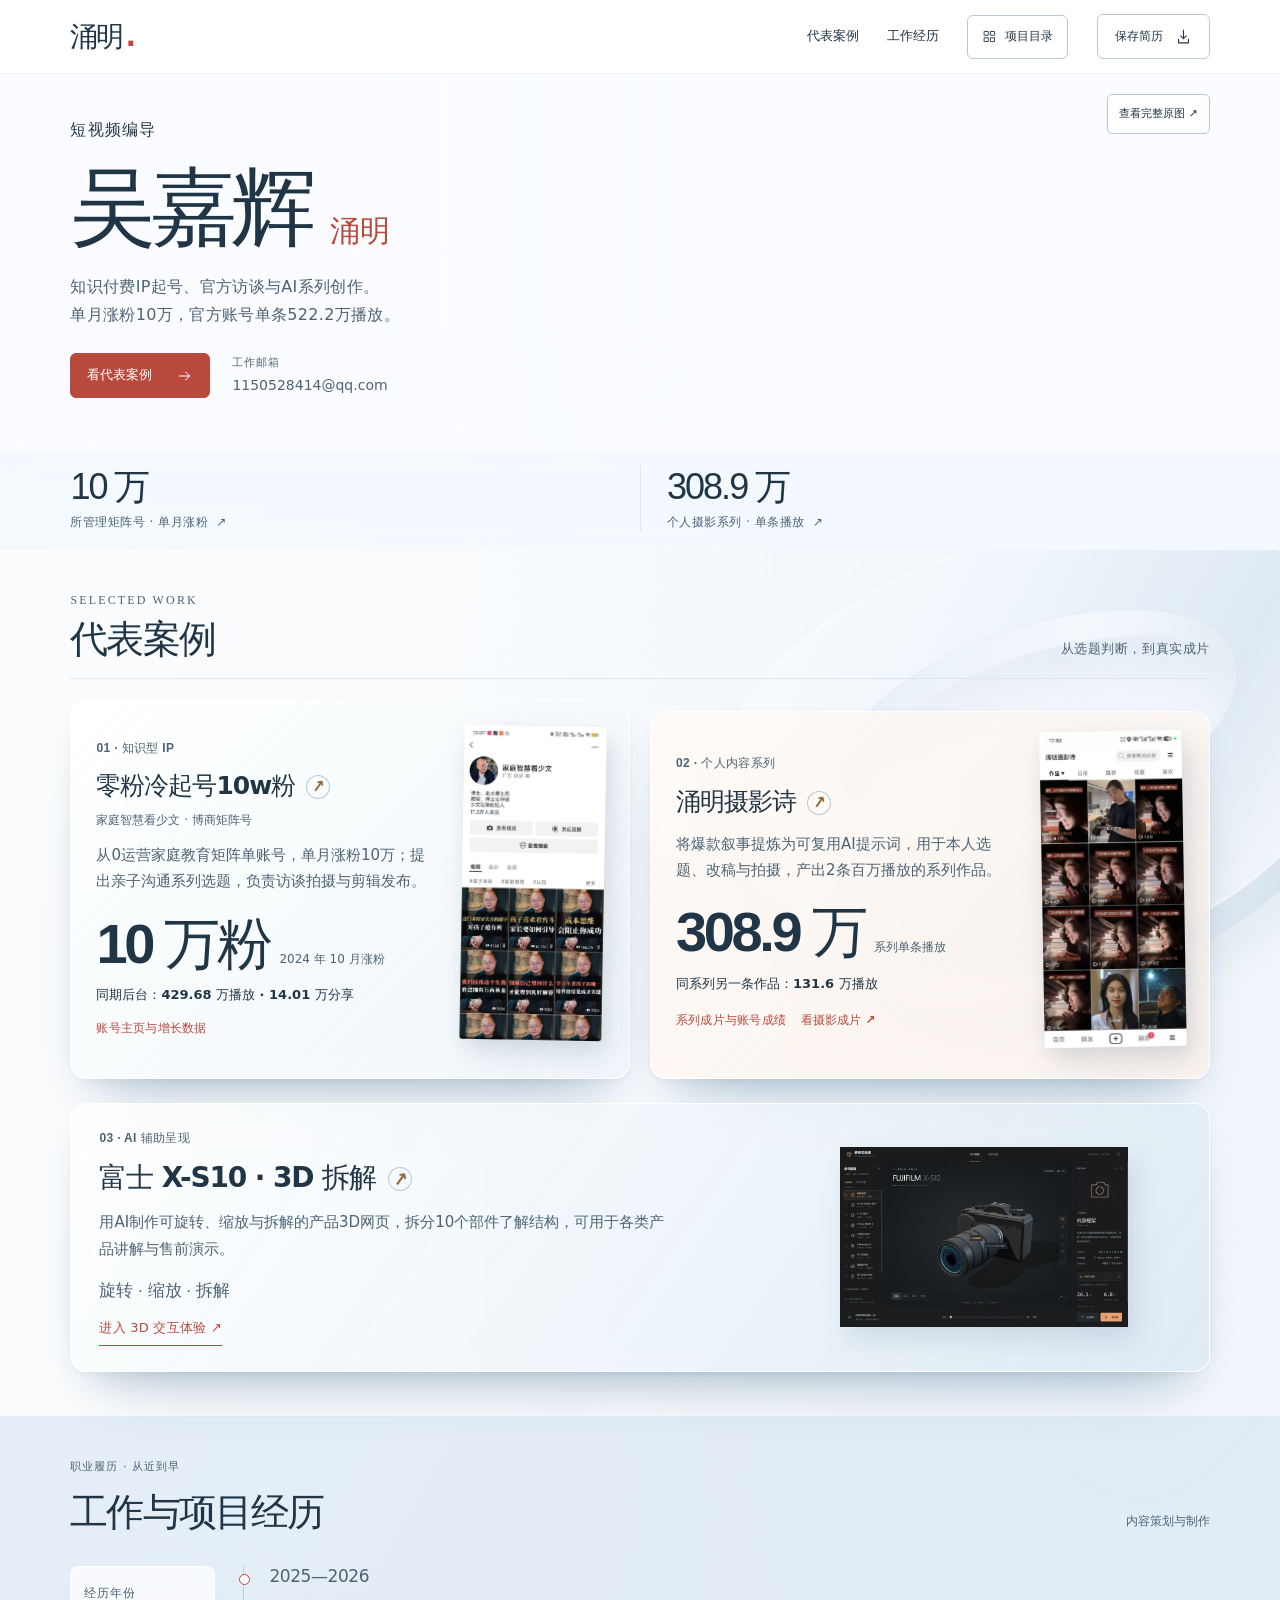
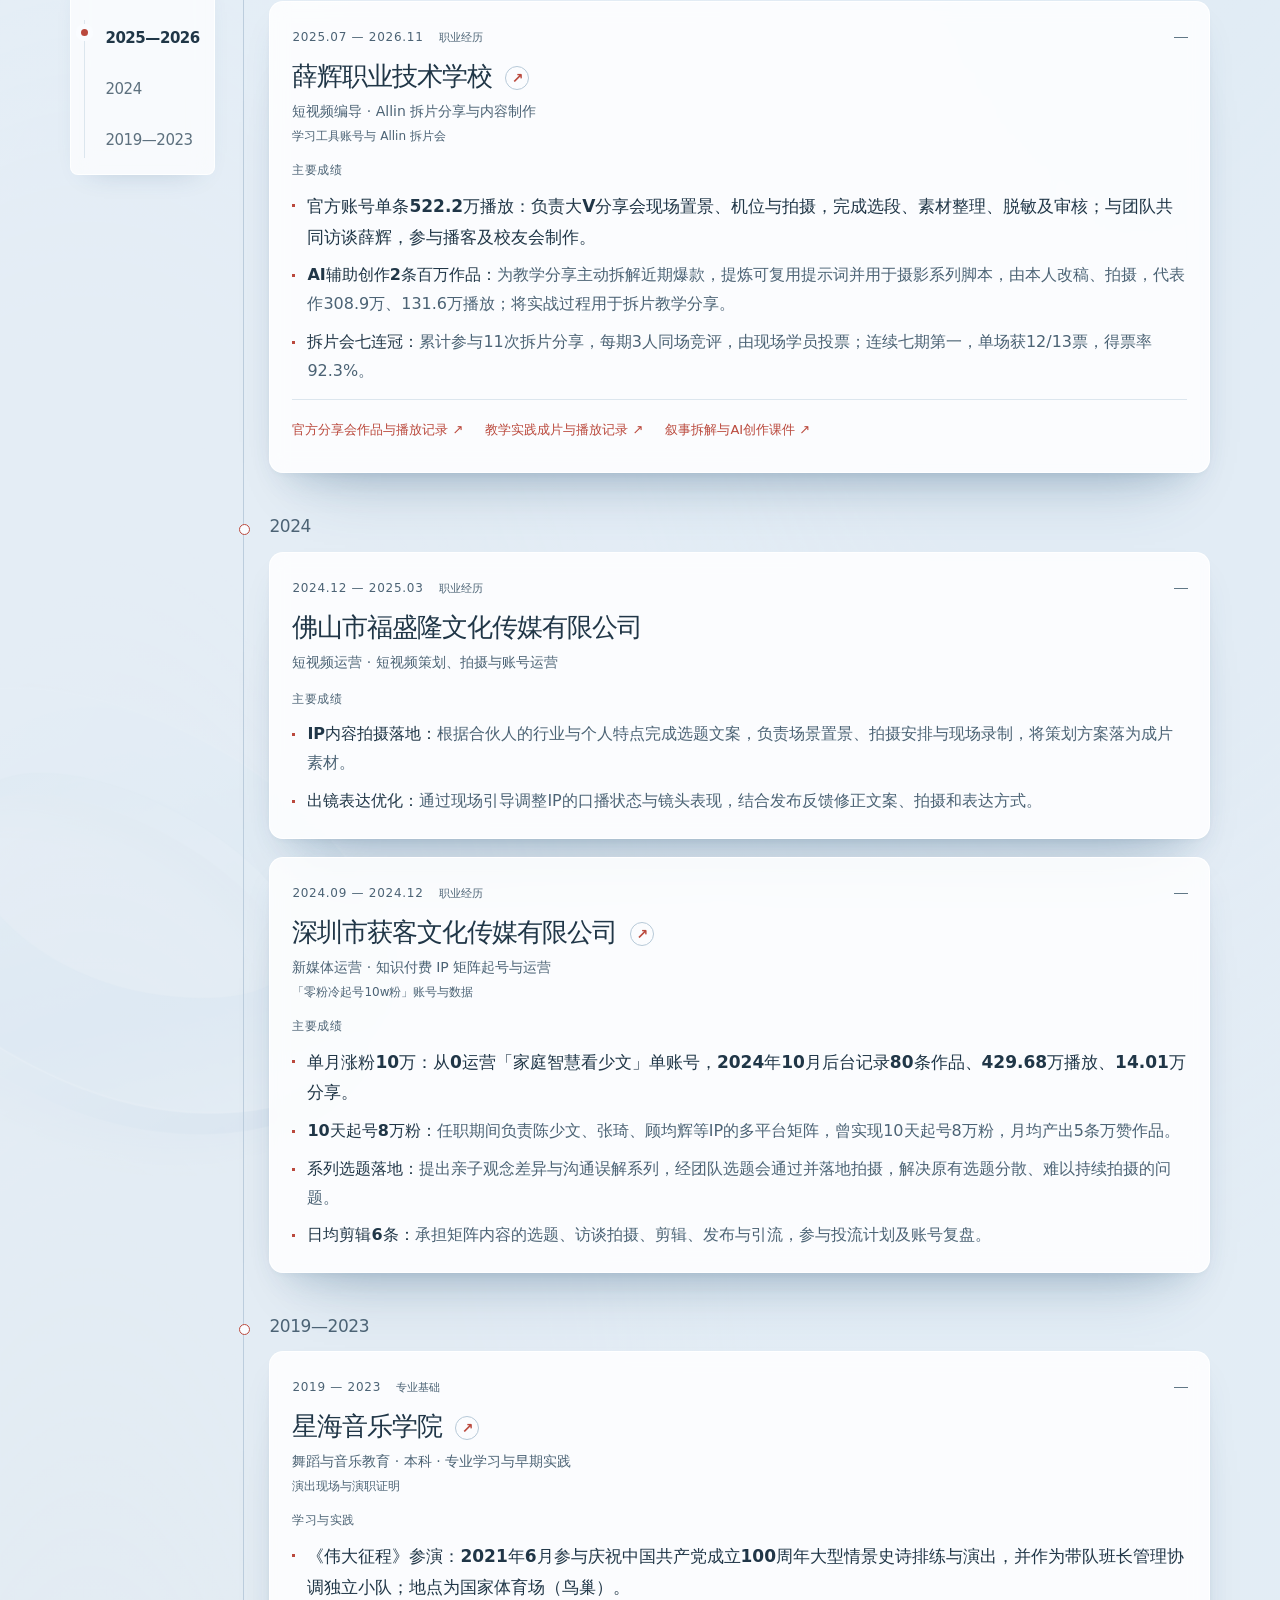
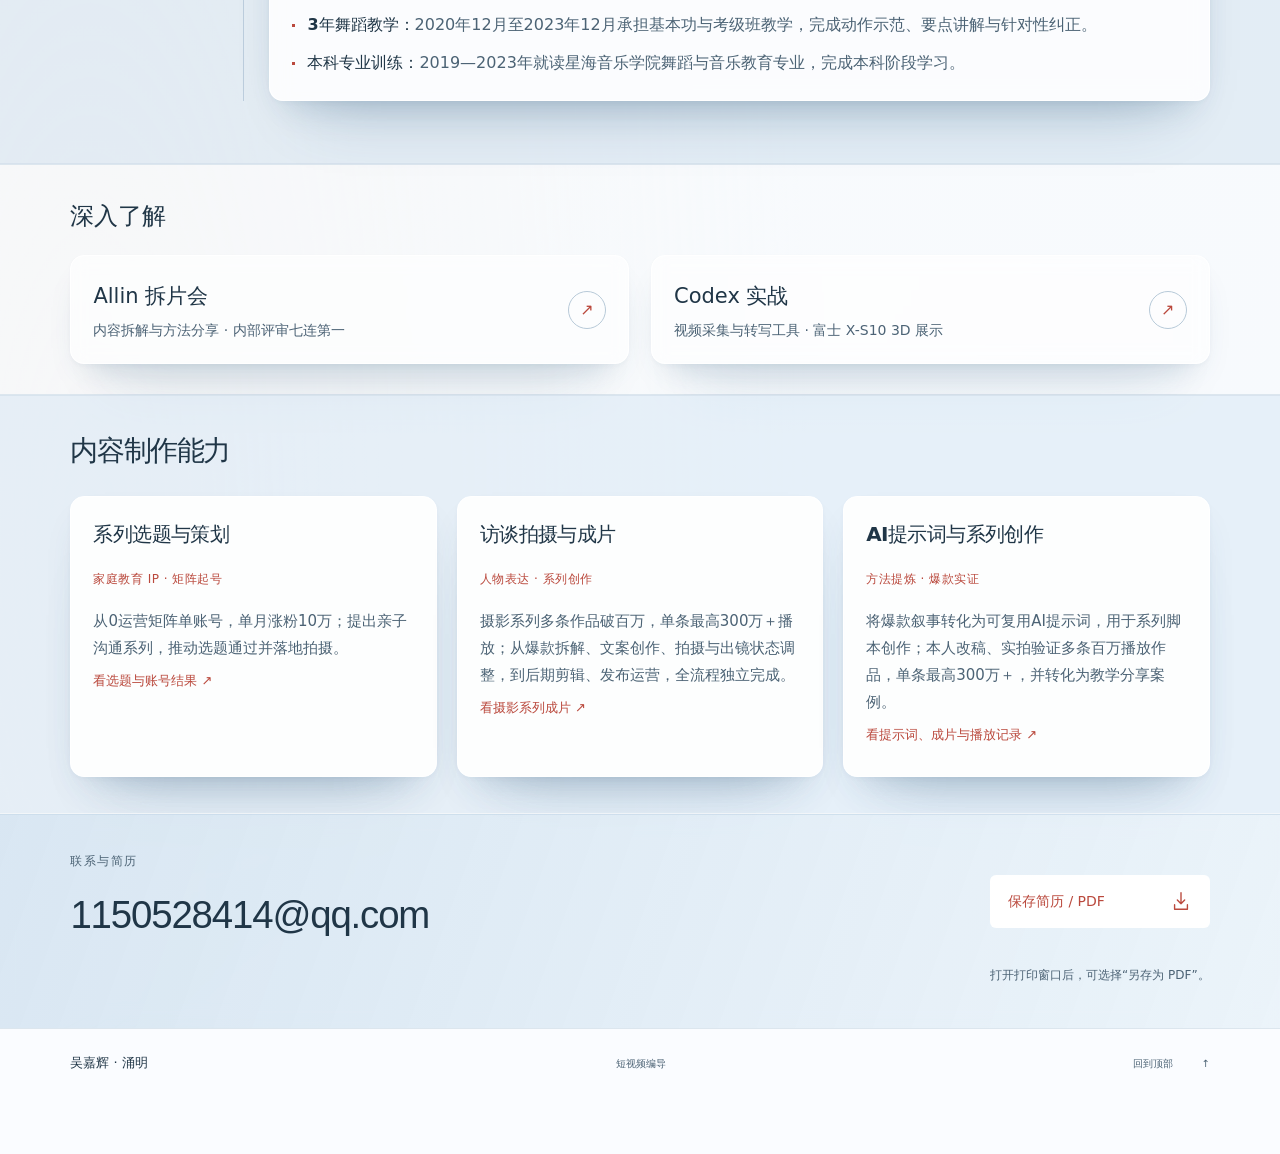
==== commit 0da03c86: "Publish approved light resume layout" ====
--- a/index.html
+++ b/index.html
@@ -1,136 +1,158 @@
-<!doctype html>
-<html lang="zh-CN">
-<head>
-  <meta charset="utf-8">
-  <meta name="viewport" content="width=device-width, initial-scale=1">
-  <meta name="theme-color" content="#081722">
-  <meta name="description" content="吴嘉辉 · 涌明，短视频编导与账号运营。代表案例包括零粉冷起号10w粉、涌明摄影诗系列与富士 X-S10 相机 3D 交互展示。">
-  <meta name="author" content="吴嘉辉">
-  <meta property="og:title" content="吴嘉辉 · 涌明｜短视频编导 · 账号运营">
-  <meta property="og:description" content="吴嘉辉 · 涌明，短视频编导与账号运营。代表案例包括零粉冷起号10w粉、涌明摄影诗系列与富士 X-S10 相机 3D 交互展示。">
-  <meta property="og:type" content="profile">
-  <meta property="og:locale" content="zh_CN">
-  <meta property="og:url" content="https://wujiahui0801-cmd.github.io/">
-  <meta property="og:image" content="https://wujiahui0801-cmd.github.io/assets/portrait-1200.jpg">
-  <title>吴嘉辉 · 涌明｜短视频编导 · 账号运营</title>
-  <link rel="icon" href="assets/favicon.svg" type="image/svg+xml">
-  <link rel="canonical" href="https://wujiahui0801-cmd.github.io/">
-  <link rel="stylesheet" href="styles.css">
-  <link rel="stylesheet" href="cases.css">
-  <link rel="stylesheet" href="resume.css">
-  <link rel="stylesheet" href="motion.css">
-  <link rel="stylesheet" href="art.css">
-  <link rel="preload" as="image" href="assets/previews/hero-mobile.webp" type="image/webp" media="(max-width: 700px)" fetchpriority="high">
-  <link rel="preload" as="image" href="assets/previews/hero-desktop.webp" type="image/webp" media="(min-width: 701px)" fetchpriority="high">
-  <script src="app.js" defer></script>
-  <script src="motion.js" defer></script>
-</head>
-<body class="resume-home">
-  <a class="skip-link" href="#main">跳至正文</a>
-  <div class="reading-progress" aria-hidden="true"><span></span></div>
-  <header class="site-header" id="site-header">
-    <a class="wordmark" href="#top" aria-label="吴嘉辉 · 涌明，回到首页">涌明<span class="wordmark-dot">.</span></a>
-    <nav aria-label="主导航"><a href="#achievements">代表案例</a><a href="#journey">工作经历</a><button class="project-menu-toggle" type="button" data-directory-open aria-haspopup="dialog" aria-controls="project-directory"><svg viewBox="0 0 24 24" aria-hidden="true"><path d="M4 4h6v6H4zm10 0h6v6h-6zM4 14h6v6H4zm10 0h6v6h-6z"/></svg><span>项目目录</span></button><button class="nav-print" type="button" data-print>保存简历 <svg viewBox="0 0 24 24" aria-hidden="true"><path d="M12 3v12m-4-4 4 4 4-4M5 16v5h14v-5"/></svg></button></nav>
-  </header>
-  <main id="main">
-    <section class="hero image-backdrop" id="top" aria-labelledby="hero-title" data-photo="assets/portrait-2400.jpg" data-photo-mode="background" style="--photo-scale:1;--focus-x:50%;--focus-y:18%;--focus-mobile-x:51%;--focus-mobile-y:28%">
-      <picture class="hero-picture"><source type="image/webp" media="(max-width: 700px)" srcset="assets/previews/hero-mobile.webp"><source type="image/webp" srcset="assets/previews/hero-desktop.webp"><img src="assets/portrait-2400.jpg" srcset="assets/portrait-1200.jpg 1200w, assets/portrait-2400.jpg 2400w" sizes="100vw" width="2400" height="1600" fetchpriority="high" decoding="async" alt="吴嘉辉在演出现场的原照，身穿条纹衬衫"></picture>
-      <div class="hero-content">
-        <p class="hero-edition">内容 · 影像 · AI</p>
-        <p class="hero-role">短视频编导 · 账号运营</p>
-        <h1 id="hero-title">吴嘉辉<span class="hero-alias">涌明</span></h1>
-        <p class="hero-intro">系列选题、访谈拍摄、剪辑发布。
-知识型 IP 起号与产品账号运营。</p>
-        <a class="hero-link" href="#achievements">看代表案例 <svg viewBox="0 0 24 24" aria-hidden="true"><path d="M4 12h15m-6-6 6 6-6 6"/></svg></a><span class="hero-email"><span>工作邮箱</span>1150528414@qq.com</span>
-      </div>
-      <nav class="hero-proof" aria-label="代表成绩"><a href="/cases/boshang/index.html"><strong>10 万</strong><span>矩阵号月涨粉 <span aria-hidden="true">↗</span></span></a><a href="/cases/allin/index.html#content-review"><strong>七期连冠</strong><span>Allin 内部评审 <span aria-hidden="true">↗</span></span></a><a href="/creator/index.html"><strong>308.9 万</strong><span>摄影系列单条播放 <span aria-hidden="true">↗</span></span></a></nav>
-      <button type="button" class="media-trigger full-image-link" data-media="{&quot;type&quot;:&quot;image&quot;,&quot;src&quot;:&quot;/assets/portrait-2400.jpg&quot;,&quot;title&quot;:&quot;吴嘉辉 · 涌明原照&quot;,&quot;alt&quot;:&quot;吴嘉辉在演出现场的原照，身穿条纹衬衫&quot;,&quot;presentation&quot;:&quot;background&quot;}">查看完整原图 ↗</button>
-    </section>
-    <section class="highlights section-shell" id="achievements" aria-labelledby="achievements-title">
-      <div class="highlights-intro"><div><p class="section-kicker">SELECTED WORK</p><h2 id="achievements-title">代表案例</h2></div><p>账号增长 · 系列内容 · AI 实战</p></div>
+<!doctype html>
+<html lang="zh-CN">
+<head>
+  <meta charset="utf-8"><meta name="site-release" content="6405a76a9ea1">
+  <meta name="viewport" content="width=device-width, initial-scale=1">
+  <meta name="theme-color" content="#FAFCFF">
+  <meta name="description" content="吴嘉辉 · 涌明，短视频编导。以知识付费矩阵起号与个人摄影系列展示选题、访谈拍摄及系列创作，附完整作品、课件与原始数据。">
+  <meta name="author" content="吴嘉辉">
+  <meta property="og:title" content="吴嘉辉 · 涌明｜短视频编导">
+  <meta property="og:description" content="吴嘉辉 · 涌明，短视频编导。以知识付费矩阵起号与个人摄影系列展示选题、访谈拍摄及系列创作，附完整作品、课件与原始数据。">
+  <meta property="og:type" content="profile">
+  <meta property="og:locale" content="zh_CN">
+  <meta property="og:url" content="https://wujiahui0801-cmd.github.io/">
+  <meta property="og:image" content="https://wujiahui0801-cmd.github.io/assets/portrait-1200.jpg">
+  <title>吴嘉辉 · 涌明｜短视频编导</title>
+  <link rel="icon" href="assets/favicon.svg" type="image/svg+xml">
+  <link rel="canonical" href="https://wujiahui0801-cmd.github.io/">
+  <link rel="stylesheet" href="styles.css?v=6405a76a9ea1">
+  <link rel="stylesheet" href="cases.css?v=6405a76a9ea1">
+  <link rel="stylesheet" href="resume.css?v=6405a76a9ea1">
+  <link rel="stylesheet" href="motion.css?v=6405a76a9ea1">
+  <link rel="stylesheet" href="art.css?v=6405a76a9ea1">
+  <link rel="stylesheet" href="refinement.css?v=6405a76a9ea1">
+  <link rel="preload" as="image" href="assets/previews/hero-mobile.webp" type="image/webp" media="(max-width: 700px)" fetchpriority="high">
+  <link rel="preload" as="image" href="assets/previews/hero-desktop.webp" type="image/webp" media="(min-width: 701px)" fetchpriority="high">
+  <script src="app.js?v=6405a76a9ea1" defer></script>
+  <script src="motion.js?v=6405a76a9ea1" defer></script>
+</head>
+<body class="resume-home">
+  <div class="depth-scene" aria-hidden="true">
+  <svg class="scene-ribbon" viewBox="0 0 1000 760" fill="none" focusable="false">
+    <defs>
+      <linearGradient id="ribbon-front" x1="170" y1="100" x2="700" y2="680" gradientUnits="userSpaceOnUse"><stop stop-color="#FFFFFF"/><stop offset=".35" stop-color="#E3EFFA"/><stop offset=".72" stop-color="#C0D5E8"/><stop offset="1" stop-color="#FFFFFF"/></linearGradient>
+      <linearGradient id="ribbon-edge" x1="200" y1="200" x2="750" y2="600" gradientUnits="userSpaceOnUse"><stop stop-color="#B8CFE2"/><stop offset=".5" stop-color="#EEF6FD"/><stop offset="1" stop-color="#ADC4D9"/></linearGradient>
+      <filter id="ribbon-shadow" x="-30%" y="-30%" width="160%" height="180%"><feDropShadow dx="-15" dy="34" stdDeviation="22" flood-color="#587A9A" flood-opacity=".17"/></filter>
+    </defs>
+    <g id="scene-ribbon-form" filter="url(#ribbon-shadow)">
+      <path fill="url(#ribbon-edge)" fill-rule="evenodd" d="M130 347C151 168 571 90 795 252C1000 400 814 629 537 646C263 663 110 526 130 347ZM265 367C254 478 429 547 596 489C781 424 765 322 637 283C481 235 276 280 265 367Z"/>
+      <path fill="url(#ribbon-front)" fill-rule="evenodd" d="M130 315C151 136 571 58 795 220C1000 368 814 597 537 614C263 631 110 494 130 315ZM265 335C254 446 429 515 596 457C781 392 765 290 637 251C481 203 276 248 265 335Z"/>
+      <path d="M130 315C151 136 571 58 795 220C1000 368 814 597 537 614C263 631 110 494 130 315Z" stroke="white" stroke-opacity=".9" stroke-width="2"/>
+      <path d="M265 335C254 446 429 515 596 457C781 392 765 290 637 251C481 203 276 248 265 335Z" stroke="#8EACC6" stroke-opacity=".3"/>
+    </g>
+  </svg>
+  <svg class="scene-ribbon scene-ribbon--lower" viewBox="0 0 1000 760" fill="none" focusable="false"><use href="#scene-ribbon-form"/></svg>
+  <svg class="scene-contours" viewBox="0 0 800 900" fill="none" focusable="false"><g stroke="#91AEC5" stroke-opacity=".34"><path d="M-110 590C70 340 215 850 495 535S775 250 940 405"/><path d="M-110 610C70 360 215 870 495 555S775 270 940 425"/><path d="M-110 630C70 380 215 890 495 575S775 290 940 445"/><path d="M-110 650C70 400 215 910 495 595S775 310 940 465"/><path d="M-110 670C70 420 215 930 495 615S775 330 940 485"/></g></svg>
+</div>
+
+  
+  <a class="skip-link" href="#main">跳至正文</a>
+  <div class="reading-progress" aria-hidden="true"><span></span></div>
+  <header class="site-header" id="site-header">
+    <a class="wordmark" href="#top" aria-label="吴嘉辉 · 涌明，回到首页">涌明<span class="wordmark-dot">.</span></a>
+    <nav aria-label="主导航"><a href="#achievements">代表案例</a><a href="#journey">工作经历</a><button class="project-menu-toggle" type="button" data-directory-open aria-haspopup="dialog" aria-controls="project-directory"><svg viewBox="0 0 24 24" aria-hidden="true"><path d="M4 4h6v6H4zm10 0h6v6h-6zM4 14h6v6H4zm10 0h6v6h-6z"/></svg><span>项目目录</span></button><button class="nav-print" type="button" data-print>保存简历 <svg viewBox="0 0 24 24" aria-hidden="true"><path d="M12 3v12m-4-4 4 4 4-4M5 16v5h14v-5"/></svg></button></nav>
+  </header>
+  <main id="main">
+    <section class="hero image-backdrop" id="top" aria-labelledby="hero-title" data-photo="assets/portrait-2400.jpg" data-photo-mode="background" style="--photo-scale:1;--focus-x:50%;--focus-y:18%;--focus-mobile-x:51%;--focus-mobile-y:28%">
+      <picture class="hero-picture"><source type="image/webp" media="(max-width: 700px)" srcset="assets/previews/hero-mobile.webp"><source type="image/webp" srcset="assets/previews/hero-desktop.webp"><img src="assets/portrait-2400.jpg" srcset="assets/portrait-1200.jpg 1200w, assets/portrait-2400.jpg 2400w" sizes="100vw" width="2400" height="1600" fetchpriority="high" decoding="async" alt="吴嘉辉在演出现场的原照，身穿条纹衬衫"></picture>
+      <div class="hero-content">
+        <p class="hero-role">短视频编导</p>
+        <h1 id="hero-title"><span class="hero-real-name">吴嘉辉</span><span class="hero-alias">涌明</span></h1>
+        <p class="hero-intro">知识付费IP起号、官方访谈与AI系列创作。
+单月涨粉10万，官方账号单条522.2万播放。</p>
+        <div class="hero-actions"><a class="hero-link" href="#achievements">看代表案例 <svg viewBox="0 0 24 24" aria-hidden="true"><path d="M4 12h15m-6-6 6 6-6 6"/></svg></a><span class="hero-email"><span>工作邮箱</span>1150528414@qq.com</span></div>
+      </div>
+      <nav class="hero-proof" aria-label="代表成绩"><a href="/cases/boshang/index.html"><strong>10 万</strong><span>所管理矩阵号 · 单月涨粉 <span aria-hidden="true">↗</span></span></a><a href="/creator/index.html"><strong>308.9 万</strong><span>个人摄影系列 · 单条播放 <span aria-hidden="true">↗</span></span></a></nav>
+      <button type="button" class="media-trigger full-image-link" data-media="{&quot;type&quot;:&quot;image&quot;,&quot;src&quot;:&quot;/assets/portrait-2400.jpg&quot;,&quot;title&quot;:&quot;吴嘉辉 · 涌明原照&quot;,&quot;alt&quot;:&quot;吴嘉辉在演出现场的原照，身穿条纹衬衫&quot;,&quot;presentation&quot;:&quot;background&quot;}">查看完整原图 ↗</button>
+    </section>
+    <section class="highlights section-shell" id="achievements" aria-labelledby="achievements-title">
+      <div class="highlights-intro"><div><p class="section-kicker">SELECTED WORK</p><h2 id="achievements-title">代表案例</h2></div><p>从选题判断，到真实成片</p></div>
       <div class="highlight-list"><article class="highlight highlight--shenzhen-growth">
-    <div class="highlight-copy"><p class="highlight-label">01 · 知识型 IP</p><h3><a class="highlight-primary" href="/cases/boshang/index.html">零粉冷起号10w粉 <span aria-hidden="true">↗</span></a></h3><p class="highlight-summary">围绕亲子沟通设计系列访谈，从零运营账号并负责选题、拍摄、剪辑与发布。</p>
-    <div class="highlight-metric"><span class="highlight-value">10 万</span><span>2024 年 10 月涨粉</span></div>
+    <div class="highlight-copy"><p class="highlight-label">01 · 知识型 IP</p><h3><a class="highlight-primary" href="/cases/boshang/index.html">零粉冷起号10w粉 <span aria-hidden="true">↗</span></a></h3><p class="highlight-account">家庭智慧看少文 · 博商矩阵号</p><p class="highlight-summary">从0运营家庭教育矩阵单账号，单月涨粉10万；提出亲子沟通系列选题，负责访谈拍摄与剪辑发布。</p>
+    <div class="highlight-metric"><span class="highlight-value">10 万粉</span><span>2024 年 10 月涨粉</span></div>
+    <p class="highlight-secondary">同期后台：429.68 万播放 · 14.01 万分享</p>
     <div class="highlight-actions">
       <span class="highlight-destination">账号主页与增长数据</span>
       
     </div></div>
     <div class="highlight-art" aria-hidden="true"><picture><source type="image/webp" srcset="/assets/previews/boshang.webp"><img src="/assets/full/boshang-profile.jpg" alt="" width="859" height="1900" loading="lazy" fetchpriority="low" decoding="async"></picture></div>
   </article><article class="highlight highlight--photo-series" id="photo-series">
-    <div class="highlight-copy"><p class="highlight-label">02 · 个人内容系列</p><h3><a class="highlight-primary" href="/creator/index.html">涌明摄影诗 <span aria-hidden="true">↗</span></a></h3><p class="highlight-summary">拆解《星际穿越》式叙事，将买卖相机的话题写成系列，由我选题、改稿并拍摄。</p>
+    <div class="highlight-copy"><p class="highlight-label">02 · 个人内容系列</p><h3><a class="highlight-primary" href="/creator/index.html">涌明摄影诗 <span aria-hidden="true">↗</span></a></h3><p class="highlight-summary">将爆款叙事提炼为可复用AI提示词，用于本人选题、改稿与拍摄，产出2条百万播放的系列作品。</p>
     <div class="highlight-metric"><span class="highlight-value">308.9 万</span><span>系列单条播放</span></div>
+    <p class="highlight-secondary">同系列另一条作品：131.6 万播放</p>
     <div class="highlight-actions">
       <span class="highlight-destination">系列成片与账号成绩</span>
       <a class="highlight-film" href="https://www.douyin.com/user/MS4wLjABAAAAPx4VjMVy9HaE9G9XdXsi0VzgccFiwJcHYvqlIXj0hOIBhg8Y4hmEbFCSp9H2K3Ay?from_tab_name=main&amp;modal_id=7633719486269361829" target="_blank" rel="noopener noreferrer">看摄影成片 <span aria-hidden="true">↗</span></a>
     </div></div>
     <div class="highlight-art" aria-hidden="true"><picture><source type="image/webp" srcset="/assets/previews/creator.webp"><img src="/assets/full/photo-series.jpg" alt="" width="890" height="1980" loading="lazy" fetchpriority="low" decoding="async"></picture></div>
   </article><article class="highlight highlight--fuji" id="featured-fuji">
-    <div class="highlight-copy"><p class="highlight-label">03 · AI 交互作品</p><h3><a class="highlight-primary" href="/demos/fuji/index.html">富士 X-S10 · 3D 拆解 <span aria-hidden="true">↗</span></a></h3><p class="highlight-summary">定义相机展示与交互需求，借助 Codex 实现可旋转、缩放、拆解的 3D 网页。</p>
+    <div class="highlight-copy"><p class="highlight-label">03 · AI 辅助呈现</p><h3><a class="highlight-primary" href="/demos/fuji/index.html">富士 X-S10 · 3D 拆解 <span aria-hidden="true">↗</span></a></h3><p class="highlight-summary">用AI制作可旋转、缩放与拆解的产品3D网页，拆分10个部件了解结构，可用于各类产品讲解与售前演示。</p>
     <div class="highlight-metric"><span class="highlight-value">旋转 · 缩放 · 拆解</span><span>可操作的相机展示</span></div>
+    
     <div class="highlight-actions">
       <span class="highlight-destination">进入 3D 交互体验 ↗</span>
       
     </div></div>
     <div class="highlight-art" aria-hidden="true"><picture><source type="image/webp" srcset="/assets/previews/fuji.webp"><img src="/assets/evidence/fuji-cover.jpg" alt="" width="1440" height="900" loading="lazy" fetchpriority="low" decoding="async"></picture></div>
-  </article></div>
-    </section>
-    <section class="journey section-shell" id="journey" aria-labelledby="journey-title">
-      <div class="section-heading reveal"><div><p class="section-kicker">职业履历 · 从近到早</p><h2 id="journey-title">工作与项目经历</h2></div><p class="section-description">短视频编导与运营</p></div>
-      <div class="journey-layout">
-        <aside class="year-navigation" aria-label="按年份浏览经历">
-          <p class="year-caption">经历年份</p><nav class="year-links"><a class="year-link" href="#year-2026" aria-current="location">2025—2026</a><a class="year-link" href="#year-2024">2024</a><a class="year-link" href="#year-2019">2019—2023</a></nav>
-          <div class="year-mobile"><label for="year-select">跳至年份</label><select id="year-select"><option value="year-2026">2025—2026</option><option value="year-2024">2024</option><option value="year-2019">2019—2023</option></select></div>
-          <p class="year-note">选择年份，跳至对应经历。</p>
-        </aside>
+  </article></div>
+    </section>
+    <section class="journey section-shell" id="journey" aria-labelledby="journey-title">
+      <div class="section-heading reveal"><div><p class="section-kicker">职业履历 · 从近到早</p><h2 id="journey-title">工作与项目经历</h2></div><p class="section-description">内容策划与制作</p></div>
+      <div class="journey-layout">
+        <aside class="year-navigation" aria-label="按年份浏览经历">
+          <p class="year-caption">经历年份</p><nav class="year-links"><a class="year-link" href="#year-2026" aria-current="location">2025—2026</a><a class="year-link" href="#year-2024">2024</a><a class="year-link" href="#year-2019">2019—2023</a></nav>
+          <div class="year-mobile"><label for="year-select">跳至年份</label><select id="year-select"><option value="year-2026">2025—2026</option><option value="year-2024">2024</option><option value="year-2019">2019—2023</option></select></div>
+          <p class="year-note">选择年份，跳至对应经历。</p>
+        </aside>
         <div class="timeline"><section class="year-group" id="year-2026" aria-labelledby="heading-2026"><h2 class="year-heading" id="heading-2026" tabindex="-1">2025—2026</h2><span class="experience-anchor" id="year-2025" aria-hidden="true"></span><details class="experience" id="knowledge-content" open>
   <summary><div><span class="experience-date">2025.07 — 2026.11</span><span class="experience-category">职业经历</span></div><h3><a class="company-link" href="/cases/allin/index.html">薛辉职业技术学校 <span aria-hidden="true">↗</span></a></h3><p class="experience-role">短视频编导 · Allin 拆片分享与内容制作</p><span class="company-preview-hint">学习工具账号与 Allin 拆片会</span><span class="experience-toggle" aria-hidden="true"></span></summary>
   <div class="experience-detail">
     
-    <div class="detail-grid detail-grid--single"><div><h4>主要成绩</h4><ul><li><strong>拆片七连冠：</strong>连续七期获得 Allin 拆片会内部评审第一，将选题、叙事与表达方法整理为完整课件并现场分享。</li><li><strong>方法沉淀：</strong>以《我多想回到那一天》《AI 出爆款全流程》等专题展示从叙事拆解、提示词提炼到系列创作的方法。</li><li><strong>节目与活动交付：</strong>与团队共同访谈薛辉，参与播客、Allin 大 V 分享会及校友会录制；负责 2026 年 1 月 25 日首播现场宣传素材的采集与留存。</li></ul></div></div>
+    <div class="detail-grid detail-grid--single"><div><h4>主要成绩</h4><ul><li class="achievement-lead"><strong>官方账号单条522.2万播放：</strong><span>负责大V分享会现场置景、机位与拍摄，完成选段、素材整理、脱敏及审核；与团队共同访谈薛辉，参与播客及校友会制作。</span></li><li><strong>AI辅助创作2条百万作品：</strong><span>为教学分享主动拆解近期爆款，提炼可复用提示词并用于摄影系列脚本，由本人改稿、拍摄，代表作308.9万、131.6万播放；将实战过程用于拆片教学分享。</span></li><li><strong>拆片会七连冠：</strong><span>累计参与11次拆片分享，每期3人同场竞评，由现场学员投票；连续七期第一，单场获12/13票，得票率92.3%。</span></li></ul><nav class="experience-proof-links" aria-label="薛辉职业技术学校成果作品"><a href="/cases/allin/index.html#allin-official-work">官方分享会作品与播放记录 ↗</a><a href="/creator/index.html#series-work">教学实践成片与播放记录 ↗</a><a href="/creator/index.html#series-analysis">叙事拆解与AI创作课件 ↗</a></nav></div></div>
     <span id="content-review"></span>
   </div></details></section><section class="year-group" id="year-2024" aria-labelledby="heading-2024"><h2 class="year-heading" id="heading-2024" tabindex="-1">2024</h2><details class="experience" id="foshan" open>
   <summary><div><span class="experience-date">2024.12 — 2025.03</span><span class="experience-category">职业经历</span></div><h3>佛山市福盛隆文化传媒有限公司</h3><p class="experience-role">短视频运营 · 短视频策划、拍摄与账号运营</p><span class="experience-toggle" aria-hidden="true"></span></summary>
   <div class="experience-detail">
     
-    <div class="detail-grid detail-grid--single"><div><h4>主要成绩</h4><ul><li><strong>内容交付：</strong>产出视频选题与文案，完成现场置景及出镜引导，配合视频录制、发布与反馈复盘。</li></ul></div></div>
+    <div class="detail-grid detail-grid--single"><div><h4>主要成绩</h4><ul><li><strong>IP内容拍摄落地：</strong><span>根据合伙人的行业与个人特点完成选题文案，负责场景置景、拍摄安排与现场录制，将策划方案落为成片素材。</span></li><li><strong>出镜表达优化：</strong><span>通过现场引导调整IP的口播状态与镜头表现，结合发布反馈修正文案、拍摄和表达方式。</span></li></ul></div></div>
     
   </div></details><details class="experience" id="shenzhen-growth" open>
   <summary><div><span class="experience-date">2024.09 — 2024.12</span><span class="experience-category">职业经历</span></div><h3><a class="company-link" href="/cases/boshang/index.html">深圳市获客文化传媒有限公司 <span aria-hidden="true">↗</span></a></h3><p class="experience-role">新媒体运营 · 知识付费 IP 矩阵起号与运营</p><span class="company-preview-hint">「零粉冷起号10w粉」账号与数据</span><span class="experience-toggle" aria-hidden="true"></span></summary>
   <div class="experience-detail">
     
-    <div class="detail-grid detail-grid--single"><div><h4>主要成绩</h4><ul><li><strong>单月涨粉 10 万：</strong>从零运营知识付费 IP 矩阵账号「家庭智慧看少文」，2024 年 10 月自然月涨粉 10 万。</li><li><strong>系列选题落地：</strong>针对原有选题分散、难以延展的问题，提出围绕亲子观念差异与沟通误解的系列，经团队选题会通过并实拍执行。</li><li><strong>内容生产交付：</strong>负责访谈拍摄、剪辑发布，参与投流与数据复盘，协助引流、直播执行及千川素材制作。</li></ul></div></div>
+    <div class="detail-grid detail-grid--single"><div><h4>主要成绩</h4><ul><li class="achievement-lead"><strong>单月涨粉10万：</strong><span>从0运营「家庭智慧看少文」单账号，2024年10月后台记录80条作品、429.68万播放、14.01万分享。</span></li><li><strong>10天起号8万粉：</strong><span>任职期间负责陈少文、张琦、顾均辉等IP的多平台矩阵，曾实现10天起号8万粉，月均产出5条万赞作品。</span></li><li><strong>系列选题落地：</strong><span>提出亲子观念差异与沟通误解系列，经团队选题会通过并落地拍摄，解决原有选题分散、难以持续拍摄的问题。</span></li><li><strong>日均剪辑6条：</strong><span>承担矩阵内容的选题、访谈拍摄、剪辑、发布与引流，参与投流计划及账号复盘。</span></li></ul></div></div>
     
   </div></details></section><section class="year-group" id="year-2019" aria-labelledby="heading-2019"><h2 class="year-heading" id="heading-2019" tabindex="-1">2019—2023</h2><span class="experience-anchor" id="photography" aria-hidden="true"></span><span class="experience-anchor" id="teaching" aria-hidden="true"></span><span class="experience-anchor" id="education" aria-hidden="true"></span><span class="experience-anchor" id="year-2022" aria-hidden="true"></span><span class="experience-anchor" id="year-2021" aria-hidden="true"></span><span class="experience-anchor" id="year-2020" aria-hidden="true"></span><details class="experience" id="stage" open>
   <summary><div><span class="experience-date">2019 — 2023</span><span class="experience-category">专业基础</span></div><h3><a class="company-link" href="/cases/stage/index.html">星海音乐学院 <span aria-hidden="true">↗</span></a></h3><p class="experience-role">舞蹈与音乐教育 · 本科 · 专业学习与早期实践</p><span class="company-preview-hint">演出现场与演职证明</span><span class="experience-toggle" aria-hidden="true"></span></summary>
   <div class="experience-detail">
     
-    <div class="detail-grid detail-grid--single"><div><h4>学习与实践</h4><ul><li><strong>舞台演出：</strong>2021年6月参与大型情景史诗《伟大征程》排练与演出，地点为国家体育场（鸟巢）。</li><li><strong>专业学习：</strong>2019—2023年就读星海音乐学院舞蹈与音乐教育专业，完成本科阶段学习。</li><li><strong>舞蹈教学：</strong>2020年12月至2023年12月教授基本功与考级班，承担示范、讲解及动作纠正。</li></ul></div></div>
+    <div class="detail-grid detail-grid--single"><div><h4>学习与实践</h4><ul><li class="achievement-lead"><strong>《伟大征程》参演：</strong><span>2021年6月参与庆祝中国共产党成立100周年大型情景史诗排练与演出，并作为带队班长管理协调独立小队；地点为国家体育场（鸟巢）。</span></li><li><strong>3年舞蹈教学：</strong><span>2020年12月至2023年12月承担基本功与考级班教学，完成动作示范、要点讲解与针对性纠正。</span></li><li><strong>本科专业训练：</strong><span>2019—2023年就读星海音乐学院舞蹈与音乐教育专业，完成本科阶段学习。</span></li></ul></div></div>
     
-  </div></details></section></div>
-      </div>
-    </section>
-    <section class="supplement section-shell" aria-labelledby="supplement-title">
-      <h2 id="supplement-title">更多作品</h2>
-      <div class="entry-grid">
-        <a href="/cases/allin/index.html#content-review"><div><h3>Allin 拆片会</h3><p>内容拆解与方法分享 · 内部评审七连第一</p></div><span aria-hidden="true">↗</span></a>
-        <a id="projects" href="/projects/index.html"><div><h3>Codex 实战</h3><p>视频采集与转写工具 · 富士 X-S10 3D 展示</p></div><span aria-hidden="true">↗</span></a>
-      </div>
-    </section>
-    <section class="approach" id="approach" aria-labelledby="approach-title"><div class="section-shell">
-      <div class="approach-heading reveal"><h2 id="approach-title">内容制作能力</h2></div>
-      <div class="capability-list"><div class="capability reveal"><div><h3>账号运营与选题</h3><span class="capability-subtitle">矩阵起号 / 系列内容</span></div><p>从零运营知识付费矩阵号，把亲子沟通议题整理为可持续拍摄的系列选题，推进从策划到发布。</p></div><div class="capability reveal"><div><h3>拍摄与出镜引导</h3><span class="capability-subtitle">置景拍摄 / 人物表达</span></div><p>完成现场置景、拍摄执行与出镜引导，结合舞台表达与现场拍摄经验处理构图、动作及人物状态。</p></div><div class="capability reveal"><div><h3>剪辑与运营复盘</h3><span class="capability-subtitle">内容发布 / 直播配合</span></div><p>承担视频剪辑、发布和账号数据复盘，具备千川投流素材制作及直播辅助经验。</p></div><div class="capability reveal"><div><h3>AI 辅助内容策划</h3><span class="capability-subtitle">选题整理 / 方法复用</span></div><p>将内容分析思路整理为专用智能体，辅助选题与内容拆解；策划判断与最终表达由本人把关。</p></div></div>
-    </div></section>
-    <section class="resume-section section-shell" id="resume" aria-labelledby="resume-title">
-      <div class="reveal"><h2 id="resume-title">联系与简历</h2><p class="contact-email"><span class="email-text">1150528414@qq.com</span></p></div>
-      <button class="print-button" type="button" data-print>保存简历 / PDF <svg viewBox="0 0 24 24" aria-hidden="true"><path d="M12 3v12m-4-4 4 4 4-4M5 16v5h14v-5"/></svg></button>
-      <p class="print-hint" id="print-hint">打开打印窗口后，可选择“另存为 PDF”。</p>
-    </section>
-  </main>
-  <footer class="site-footer section-shell"><span>吴嘉辉 · 涌明</span><span class="footer-role">短视频编导 · 账号运营</span><a href="#top">回到顶部 <span aria-hidden="true">↑</span></a></footer>
-  <dialog class="media-dialog" aria-labelledby="media-title"><div class="media-toolbar"><h2 id="media-title">作品预览</h2><div class="media-actions"><button class="media-zoom" type="button" aria-pressed="false" hidden>放大</button><button class="media-close" type="button" aria-label="关闭作品预览"><svg viewBox="0 0 24 24" aria-hidden="true"><path d="m6 6 12 12M18 6 6 18"/></svg></button></div></div><div class="media-body"></div><p class="media-caption"></p></dialog>
-
-  <dialog class="project-directory" id="project-directory" aria-labelledby="directory-title"><div class="directory-inner"><header class="directory-heading"><div><p>吴嘉辉 · 涌明</p><h2 id="directory-title">项目目录</h2></div><button type="button" data-directory-close aria-label="关闭项目目录"><svg viewBox="0 0 24 24" aria-hidden="true"><path d="m6 6 12 12M18 6 6 18"/></svg></button></header><nav class="directory-list" aria-label="项目索引"><a href="/cases/boshang/index.html"><span class="directory-number">01</span><div><h3>零粉冷起号10w粉</h3><p>家庭教育知识 IP · 2024 年 10 月涨粉 10 万</p></div><span class="directory-arrow" aria-hidden="true">↗</span></a><a href="/cases/allin/index.html"><span class="directory-number">02</span><div><h3>薛辉职业技术学校</h3><p>Allin 学习工具 · 拆片会七期连冠</p></div><span class="directory-arrow" aria-hidden="true">↗</span></a><a href="/creator/index.html"><span class="directory-number">03</span><div><h3>涌明摄影诗</h3><p>系列内容 · 代表作 308.9 万播放</p></div><span class="directory-arrow" aria-hidden="true">↗</span></a><a href="/projects/index.html"><span class="directory-number">04</span><div><h3>Codex 实战</h3><p>素材采集转写 · 富士相机 3D 展示</p></div><span class="directory-arrow" aria-hidden="true">↗</span></a><a href="/cases/stage/index.html"><span class="directory-number">05</span><div><h3>《伟大征程》</h3><p>星海音乐学院 · 舞台与表达</p></div><span class="directory-arrow" aria-hidden="true">↗</span></a></nav></div></dialog>
-  <div class="toast" role="status" aria-live="polite"></div>
-  <article class="print-document" aria-label="用于打印的简历"><h1>吴嘉辉 <span>· 涌明</span></h1><p class="print-role">短视频编导 · 账号运营</p><p class="print-contact"><a href="https://wujiahui0801-cmd.github.io">网页作品集 · wujiahui0801-cmd.github.io</a>　｜　<span class="email-text">1150528414@qq.com</span></p><p class="print-intro">知识付费矩阵账号从零起号，2024 年 10 月涨粉 10 万；Allin 拆片会内部评审连续七期第一，个人摄影系列单条 308.9 万播放。具备系列选题、访谈拍摄、剪辑发布与 AI 辅助创作经验。</p><h2>工作与项目经历</h2><section class="print-entry"><h3>薛辉职业技术学校<span>2025.07 — 2026.11</span></h3><p>短视频编导 · Allin 拆片分享与内容制作</p><ul><li><strong>拆片七连冠：</strong>连续七期获得 Allin 拆片会内部评审第一，将选题、叙事与表达方法整理为完整课件并现场分享。</li><li><strong>方法沉淀：</strong>以《我多想回到那一天》《AI 出爆款全流程》等专题展示从叙事拆解、提示词提炼到系列创作的方法。</li><li><strong>节目与活动交付：</strong>与团队共同访谈薛辉，参与播客、Allin 大 V 分享会及校友会录制；负责 2026 年 1 月 25 日首播现场宣传素材的采集与留存。</li></ul></section><section class="print-entry"><h3>佛山市福盛隆文化传媒有限公司<span>2024.12 — 2025.03</span></h3><p>短视频运营 · 短视频策划、拍摄与账号运营</p><ul><li><strong>内容交付：</strong>产出视频选题与文案，完成现场置景及出镜引导，配合视频录制、发布与反馈复盘。</li></ul></section><section class="print-entry"><h3>深圳市获客文化传媒有限公司<span>2024.09 — 2024.12</span></h3><p>新媒体运营 · 知识付费 IP 矩阵起号与运营</p><ul><li><strong>单月涨粉 10 万：</strong>从零运营知识付费 IP 矩阵账号「家庭智慧看少文」，2024 年 10 月自然月涨粉 10 万。</li><li><strong>系列选题落地：</strong>针对原有选题分散、难以延展的问题，提出围绕亲子观念差异与沟通误解的系列，经团队选题会通过并实拍执行。</li><li><strong>内容生产交付：</strong>负责访谈拍摄、剪辑发布，参与投流与数据复盘，协助引流、直播执行及千川素材制作。</li></ul></section><section class="print-entry"><h3>星海音乐学院<span>2019 — 2023</span></h3><p>舞蹈与音乐教育 · 本科 · 专业学习与早期实践</p><ul><li><strong>舞台演出：</strong>2021年6月参与大型情景史诗《伟大征程》排练与演出，地点为国家体育场（鸟巢）。</li><li><strong>专业学习：</strong>2019—2023年就读星海音乐学院舞蹈与音乐教育专业，完成本科阶段学习。</li><li><strong>舞蹈教学：</strong>2020年12月至2023年12月教授基本功与考级班，承担示范、讲解及动作纠正。</li></ul></section><h2>个人账号与 AI 实战</h2><section class="print-entry"><h3>抖音 · 涌明摄影诗</h3><p>从高播放参考里拆出叙事结构，用 AI 对话把结构变成可复用的提示词，再用自己的摄影选题拍摄和验证。</p><p>两条同系列代表作在截图时点分别显示 308.9 万、131.6 万播放。 广告合作报价 1,800 元，实收 1,710 元。</p></section><section class="print-entry"><h3>多平台视频采集与文案提取插件</h3><p>把公开参考视频整理成可复查的选题素材。我定义选片、转写和导出流程，用 Codex 实现本机工作台并用真实样例验证。</p></section><section class="print-entry"><h3>富士 X-S10 3D 拆解网页</h3><p>我确定机身、镜头和交互要求，用 Codex 做出可以旋转、缩放和点选拆解的网页。</p></section><h2>专业能力</h2><section class="print-entry"><h3>账号运营与选题</h3><p>从零运营知识付费矩阵号，把亲子沟通议题整理为可持续拍摄的系列选题，推进从策划到发布。</p></section><section class="print-entry"><h3>拍摄与出镜引导</h3><p>完成现场置景、拍摄执行与出镜引导，结合舞台表达与现场拍摄经验处理构图、动作及人物状态。</p></section><section class="print-entry"><h3>剪辑与运营复盘</h3><p>承担视频剪辑、发布和账号数据复盘，具备千川投流素材制作及直播辅助经验。</p></section><section class="print-entry"><h3>AI 辅助内容策划</h3><p>将内容分析思路整理为专用智能体，辅助选题与内容拆解；策划判断与最终表达由本人把关。</p></section><p class="print-bottom">吴嘉辉 · 涌明　｜　2026.11　｜　项目按本人实际参与职责呈现。</p></article>
-</body>
-</html>
+  </div></details></section></div>
+      </div>
+    </section>
+    <section class="supplement section-shell" aria-labelledby="supplement-title">
+      <h2 id="supplement-title">深入了解</h2>
+      <div class="entry-grid">
+        <a href="/cases/allin/index.html#content-review"><div><h3>Allin 拆片会</h3><p>内容拆解与方法分享 · 内部评审七连第一</p></div><span aria-hidden="true">↗</span></a>
+        <a id="projects" href="/projects/index.html"><div><h3>Codex 实战</h3><p>视频采集与转写工具 · 富士 X-S10 3D 展示</p></div><span aria-hidden="true">↗</span></a>
+      </div>
+    </section>
+    <section class="approach" id="approach" aria-labelledby="approach-title"><div class="section-shell">
+      <div class="approach-heading reveal"><h2 id="approach-title">内容制作能力</h2></div>
+      <div class="capability-list"><div class="capability reveal"><div><h3>系列选题与策划</h3><span class="capability-subtitle">家庭教育 IP · 矩阵起号</span></div><div class="capability-proof"><p>从0运营矩阵单账号，单月涨粉10万；提出亲子沟通系列，推动选题通过并落地拍摄。</p><a href="/cases/boshang/index.html">看选题与账号结果 ↗</a></div></div><div class="capability reveal"><div><h3>访谈拍摄与成片</h3><span class="capability-subtitle">人物表达 · 系列创作</span></div><div class="capability-proof"><p>摄影系列多条作品破百万，单条最高300万＋播放；从爆款拆解、文案创作、拍摄与出镜状态调整，到后期剪辑、发布运营，全流程独立完成。</p><a href="/creator/index.html">看摄影系列成片 ↗</a></div></div><div class="capability reveal"><div><h3>AI提示词与系列创作</h3><span class="capability-subtitle">方法提炼 · 爆款实证</span></div><div class="capability-proof"><p>将爆款叙事转化为可复用AI提示词，用于系列脚本创作；本人改稿、实拍验证多条百万播放作品，单条最高300万＋，并转化为教学分享案例。</p><a href="/creator/index.html#series-analysis">看提示词、成片与播放记录 ↗</a></div></div></div>
+    </div></section>
+    <section class="resume-section section-shell" id="resume" aria-labelledby="resume-title">
+      <div class="reveal"><h2 id="resume-title">联系与简历</h2><p class="contact-email"><span class="email-text">1150528414@qq.com</span></p></div>
+      <button class="print-button" type="button" data-print>保存简历 / PDF <svg viewBox="0 0 24 24" aria-hidden="true"><path d="M12 3v12m-4-4 4 4 4-4M5 16v5h14v-5"/></svg></button>
+      <p class="print-hint" id="print-hint">打开打印窗口后，可选择“另存为 PDF”。</p>
+    </section>
+  </main>
+  <footer class="site-footer section-shell"><span>吴嘉辉 · 涌明</span><span class="footer-role">短视频编导</span><a href="#top">回到顶部 <span aria-hidden="true">↑</span></a></footer>
+  <dialog class="media-dialog" aria-labelledby="media-title"><div class="media-toolbar"><h2 id="media-title">作品预览</h2><div class="media-actions"><button class="media-zoom" type="button" aria-pressed="false" hidden>放大</button><button class="media-close" type="button" aria-label="关闭作品预览"><svg viewBox="0 0 24 24" aria-hidden="true"><path d="m6 6 12 12M18 6 6 18"/></svg></button></div></div><div class="media-body"></div><p class="media-caption"></p></dialog>
+
+  <dialog class="project-directory" id="project-directory" aria-labelledby="directory-title"><div class="directory-inner"><header class="directory-heading"><div><p>吴嘉辉 · 涌明</p><h2 id="directory-title">项目目录</h2></div><button type="button" data-directory-close aria-label="关闭项目目录"><svg viewBox="0 0 24 24" aria-hidden="true"><path d="m6 6 12 12M18 6 6 18"/></svg></button></header><nav class="directory-list" aria-label="项目索引"><a href="/cases/boshang/index.html"><span class="directory-number">01</span><div><h3>零粉冷起号10w粉</h3><p>家庭教育知识 IP · 2024 年 10 月涨粉 10 万</p></div><span class="directory-arrow" aria-hidden="true">↗</span></a><a href="/cases/allin/index.html"><span class="directory-number">02</span><div><h3>薛辉职业技术学校</h3><p>Allin 学习工具 · 拆片会七期连冠</p></div><span class="directory-arrow" aria-hidden="true">↗</span></a><a href="/creator/index.html"><span class="directory-number">03</span><div><h3>涌明摄影诗</h3><p>系列内容 · 代表作 308.9 万播放</p></div><span class="directory-arrow" aria-hidden="true">↗</span></a><a href="/projects/index.html"><span class="directory-number">04</span><div><h3>Codex 实战</h3><p>素材采集转写 · 富士相机 3D 展示</p></div><span class="directory-arrow" aria-hidden="true">↗</span></a><a href="/cases/stage/index.html"><span class="directory-number">05</span><div><h3>《伟大征程》</h3><p>星海音乐学院 · 舞台与表达</p></div><span class="directory-arrow" aria-hidden="true">↗</span></a></nav></div></dialog>
+  <div class="toast" role="status" aria-live="polite"></div>
+  <article class="print-document" aria-label="用于打印的简历"><h1>吴嘉辉 <span>· 涌明</span></h1><p class="print-role">短视频编导</p><p class="print-contact"><a href="https://wujiahui0801-cmd.github.io">网页作品集 · wujiahui0801-cmd.github.io</a>　｜　<span class="email-text">1150528414@qq.com</span></p><p class="print-intro">短视频编导，负责选题策划、访谈拍摄与剪辑发布。所运营知识付费矩阵单账号2024年10月涨粉10万；制作的官方账号内容单条522.2万播放。提炼可复用AI提示词并用于个人摄影系列创作，代表作308.9万、131.6万播放；Allin拆片会内部评审连续七期第一。</p><h2>工作与项目经历</h2><section class="print-entry"><h3>薛辉职业技术学校<span>2025.07 — 2026.11</span></h3><p>短视频编导 · Allin 拆片分享与内容制作</p><ul><li class="achievement-lead"><strong>官方账号单条522.2万播放：</strong><span>负责大V分享会现场置景、机位与拍摄，完成选段、素材整理、脱敏及审核；与团队共同访谈薛辉，参与播客及校友会制作。</span></li><li><strong>AI辅助创作2条百万作品：</strong><span>为教学分享主动拆解近期爆款，提炼可复用提示词并用于摄影系列脚本，由本人改稿、拍摄，代表作308.9万、131.6万播放；将实战过程用于拆片教学分享。</span></li><li><strong>拆片会七连冠：</strong><span>累计参与11次拆片分享，每期3人同场竞评，由现场学员投票；连续七期第一，单场获12/13票，得票率92.3%。</span></li></ul></section><section class="print-entry"><h3>佛山市福盛隆文化传媒有限公司<span>2024.12 — 2025.03</span></h3><p>短视频运营 · 短视频策划、拍摄与账号运营</p><ul><li><strong>IP内容拍摄落地：</strong><span>根据合伙人的行业与个人特点完成选题文案，负责场景置景、拍摄安排与现场录制，将策划方案落为成片素材。</span></li><li><strong>出镜表达优化：</strong><span>通过现场引导调整IP的口播状态与镜头表现，结合发布反馈修正文案、拍摄和表达方式。</span></li></ul></section><section class="print-entry"><h3>深圳市获客文化传媒有限公司<span>2024.09 — 2024.12</span></h3><p>新媒体运营 · 知识付费 IP 矩阵起号与运营</p><ul><li class="achievement-lead"><strong>单月涨粉10万：</strong><span>从0运营「家庭智慧看少文」单账号，2024年10月后台记录80条作品、429.68万播放、14.01万分享。</span></li><li><strong>10天起号8万粉：</strong><span>任职期间负责陈少文、张琦、顾均辉等IP的多平台矩阵，曾实现10天起号8万粉，月均产出5条万赞作品。</span></li><li><strong>系列选题落地：</strong><span>提出亲子观念差异与沟通误解系列，经团队选题会通过并落地拍摄，解决原有选题分散、难以持续拍摄的问题。</span></li><li><strong>日均剪辑6条：</strong><span>承担矩阵内容的选题、访谈拍摄、剪辑、发布与引流，参与投流计划及账号复盘。</span></li></ul></section><section class="print-entry"><h3>星海音乐学院<span>2019 — 2023</span></h3><p>舞蹈与音乐教育 · 本科 · 专业学习与早期实践</p><ul><li class="achievement-lead"><strong>《伟大征程》参演：</strong><span>2021年6月参与庆祝中国共产党成立100周年大型情景史诗排练与演出，并作为带队班长管理协调独立小队；地点为国家体育场（鸟巢）。</span></li><li><strong>3年舞蹈教学：</strong><span>2020年12月至2023年12月承担基本功与考级班教学，完成动作示范、要点讲解与针对性纠正。</span></li><li><strong>本科专业训练：</strong><span>2019—2023年就读星海音乐学院舞蹈与音乐教育专业，完成本科阶段学习。</span></li></ul></section><h2>个人账号与 AI 实战</h2><section class="print-entry"><h3>抖音 · 涌明摄影诗</h3><p>提炼可复用AI提示词并用于摄影系列脚本创作，结合本人选题、改稿与拍摄，两条代表作获得308.9万、131.6万播放；将实战过程用于教学分享。</p><p>系列代表作分别为308.9万、131.6万播放（截图时点）；另有置顶人设视频十余万播放，带来50＋咨询线索。 广告合作报价 1,800 元，实收 1,710 元。</p></section><section class="print-entry"><h3>多平台视频采集与文案工作台</h3><p>用AI制作的本机内容生产工具，串联抖音、小红书、视频号的素材采集、口播转写与成稿导出。把逐条找视频、另行听写、手动整理来源的工作，转为批量选片、后台处理与统一导出。</p></section><section class="print-entry"><h3>富士 X-S10 3D 拆解网页</h3><p>用AI制作富士X-S10产品交互3D网页，支持10个部件点选、旋转缩放、整体拆解与还原，让客户可以主动探索产品外观、结构与部件关系。</p></section><h2>专业能力</h2><p class="print-skills">系列选题与策划　·　访谈拍摄与成片　·　AI提示词与系列创作</p><p class="print-bottom">吴嘉辉 · 涌明　｜　2026.11　｜　项目按本人实际参与职责呈现。</p></article>
+</body>
+</html>
--- a/styles.css
+++ b/styles.css
@@ -1,8 +1,8 @@
-:root{--navy:#081722;--navy-soft:#112735;--paper:#eef1f8;--white:#fafbfe;--ink:#142936;--muted:#526574;--gold:#b49462;--line:#cdd5df;--ease:cubic-bezier(.2,.75,.25,1);--header-height:88px;color-scheme:light;font-family:"PingFang SC","Microsoft YaHei",system-ui,sans-serif;font-synthesis:none}
-.detail-grid.detail-grid--single{grid-template-columns:1fr}
-*{box-sizing:border-box}html{scroll-behavior:smooth;scroll-padding-top:112px}body{margin:0;background:var(--paper);color:var(--ink);-webkit-font-smoothing:antialiased}a{color:inherit;text-decoration:none}button,select{font:inherit}button,a,select{-webkit-tap-highlight-color:transparent}button{cursor:pointer}button svg,a svg{width:22px;height:22px;fill:none;stroke:currentColor;stroke-width:1.5;stroke-linecap:round;stroke-linejoin:round}button:disabled{cursor:default}button:focus-visible,a:focus-visible,summary:focus-visible,select:focus-visible{outline:2px solid var(--gold);outline-offset:6px}h1,h2,h3,p{margin:0}h1,h2,h3{font-weight:600}button{color:inherit}img{display:block;max-width:100%}::selection{background:#d5b77e;color:var(--navy)}.section-shell{padding-right:clamp(24px,5.5vw,96px);padding-left:clamp(24px,5.5vw,96px)}.skip-link{position:fixed;top:12px;left:12px;padding:12px 20px;background:white;z-index:200;transform:translateY(-180%)}.skip-link:focus{transform:none}.reading-progress{position:fixed;z-index:110;top:0;left:0;right:0;height:2px;pointer-events:none}.reading-progress span{display:block;background:var(--gold);height:100%;transform:scaleX(0);transform-origin:left;will-change:transform}.site-header{height:var(--header-height);position:absolute;inset:0 0 auto;z-index:100;padding:0 clamp(24px,5.5vw,96px);display:flex;align-items:center;justify-content:space-between;color:#fff;transition:background-color 200ms,box-shadow 200ms}.site-header.is-fixed{position:fixed;background:rgba(8,23,34,.96);box-shadow:0 2px 20px #08172210}.wordmark{font-size:26px;font-weight:600;letter-spacing:-2px}.wordmark-dot{color:#d2b480;margin-left:3px}.site-header nav{display:flex;align-items:center;gap:36px;font-size:13px}.site-header nav>a{padding:12px 0;position:relative}.site-header nav>a:after{content:"";position:absolute;bottom:5px;left:0;right:0;height:1px;background:currentColor;transform:scaleX(0);transform-origin:left;transition:transform 200ms var(--ease)}.site-header nav>a:hover:after{transform:scaleX(1)}.nav-print{display:flex;gap:12px;align-items:center;background:none;border:1px solid #ffffff52;padding:11px 17px;border-radius:2px}.nav-print:hover{background:#ffffff12}.nav-print svg{width:17px;height:17px}.hero{height:min(900px,100svh);min-height:660px;position:relative;background:#070e14;color:#fff;overflow:hidden}.hero-picture,.hero-shade{position:absolute;inset:0}.hero-picture img{width:100%;height:100%;object-fit:cover;object-position:54% 25%}.hero-shade{background:linear-gradient(90deg,rgba(5,14,22,.88),rgba(5,14,22,.53) 27%,transparent 55%),linear-gradient(0deg,rgba(8,23,34,.98),transparent 30%)}.hero-content{position:absolute;left:clamp(24px,5.5vw,96px);top:24%;max-width:40%;animation:hero-enter 700ms var(--ease) both}.hero-role{font-size:14px;letter-spacing:2px;color:#e6eaf0;margin-bottom:27px}.hero h1{font-size:clamp(66px,7.2vw,112px);line-height:1.12;letter-spacing:-.065em;font-weight:600}.hero-alias{display:block;font-size:clamp(31px,3.2vw,48px);letter-spacing:.08em;margin-top:15px;color:#d9bf97;font-weight:400}.hero-intro{font-size:clamp(15px,1.3vw,18px);line-height:1.9;color:#d9dfe4;margin-top:36px;white-space:pre-line}.hero-link{display:inline-flex;align-items:center;gap:36px;margin-top:36px;padding-bottom:12px;border-bottom:1px solid #ffffff80;font-size:14px}.hero-link svg{transition:transform 200ms}.hero-link:hover svg{transform:translateX(5px)}.hero-caption{position:absolute;left:clamp(24px,5.5vw,96px);right:clamp(24px,5.5vw,96px);bottom:30px;display:flex;justify-content:space-between;font-size:11px;letter-spacing:1.6px;color:#bac5cf}.highlights{background:var(--navy);color:#fff;padding-top:90px;padding-bottom:96px;display:grid;grid-template-columns:1fr 2fr;gap:7%}.highlights h2{font-size:clamp(25px,2.4vw,36px);line-height:1.55;letter-spacing:-.03em}.highlights-intro>p{font-size:13px;color:#9eafbc;line-height:1.9;margin-top:23px}.highlight-list{display:grid;grid-template-columns:repeat(3,1fr);align-items:start;gap:32px}.highlight{padding-top:5px;display:block;position:relative}.highlight-value{font-size:clamp(35px,3.5vw,54px);line-height:1.25;font-weight:400;font-variant-numeric:tabular-nums;letter-spacing:-.055em;color:#ddc398;display:block;margin-bottom:30px}.highlight h3{font-size:15px;line-height:1.7;font-weight:500}.highlight p{font-size:12px;color:#a9b9c6;line-height:1.9;margin-top:12px}.highlight-arrow{display:inline-block;color:#c7d2da;margin-top:22px;transition:transform 200ms}.highlight:hover .highlight-arrow{transform:translateX(7px)}.journey{padding-top:124px;padding-bottom:84px}.section-heading{display:flex;align-items:flex-end;justify-content:space-between;gap:40px;margin-bottom:76px}.section-kicker{font-size:12px;color:#7b674b;letter-spacing:1px;margin-bottom:19px}.section-heading h2{font-size:clamp(30px,3.8vw,52px);letter-spacing:-.045em;line-height:1.3}.section-description{font-size:14px;line-height:1.9;color:var(--muted);padding-bottom:5px}.journey-layout{display:grid;grid-template-columns:minmax(125px,20%) minmax(0,1fr);gap:6%}.year-navigation{position:sticky;top:128px;align-self:start}.year-caption{font-size:11px;letter-spacing:1px;color:var(--muted);margin-bottom:26px}.year-links{display:flex;flex-direction:column;align-items:flex-start;gap:15px;padding-left:20px;border-left:1px solid var(--line)}.year-link{font-size:15px;letter-spacing:-.03em;line-height:1.2;color:#5d707e;position:relative;padding:4px 0;transition:color 150ms}.year-link[aria-current]{color:var(--ink);font-weight:600}.year-link[aria-current]:before{content:"";position:absolute;top:9px;left:-24px;width:7px;height:7px;border-radius:50%;background:var(--gold);box-shadow:0 0 0 5px var(--paper)}.year-note{font-size:11px;line-height:1.9;color:#5d707e;margin-top:35px}.year-mobile{display:none}.timeline{min-width:0;position:relative}.year-group{scroll-margin-top:115px;position:relative;padding-left:37px;padding-bottom:56px;border-left:1px solid var(--line)}.year-group:last-child{padding-bottom:0}.year-heading{font-size:22px;line-height:1.25;font-weight:500;letter-spacing:-.025em;color:var(--muted);margin-bottom:16px;font-variant-numeric:tabular-nums}.year-heading:before{content:"";position:absolute;left:-5px;top:8px;width:9px;height:9px;border-radius:50%;background:var(--paper);border:1px solid var(--gold)}.experience-anchor{display:block;scroll-margin-top:112px}.experience{border-bottom:1px solid var(--line);scroll-margin-top:112px}.experience:first-of-type{border-top:1px solid var(--line)}.experience summary{list-style:none;cursor:pointer;padding:28px 32px 28px 0;position:relative;transition:color 180ms}.experience summary::-webkit-details-marker{display:none}.experience summary:hover h3{color:#725730}.experience-date{font-size:11px;color:#586e7d;letter-spacing:.3px;font-variant-numeric:tabular-nums}.experience-category{font-size:10px;color:#7d6b4f;margin-left:15px;white-space:nowrap}.experience h3{font-size:clamp(19px,1.9vw,27px);letter-spacing:-.025em;line-height:1.55;font-weight:600;margin-top:12px;transition:color 180ms}.experience-role{font-size:11px;color:#7b694e;margin-top:12px;line-height:1.7}.experience-org{color:#5b6d7b}.experience-summary{font-size:13px;color:var(--muted);line-height:1.95;margin-top:16px;max-width:680px}.experience-toggle{position:absolute;width:20px;height:20px;right:0;top:57px;transition:transform 200ms var(--ease)}.experience-toggle:before,.experience-toggle:after{content:"";position:absolute;left:3px;top:9px;background:#607786;width:14px;height:1px}.experience-toggle:after{transform:rotate(90deg);transition:transform 200ms}.experience[open] .experience-toggle:after{transform:rotate(0)}.experience[open] summary{padding-bottom:18px}.experience-detail{padding:0 28px 32px 0;animation:detail-enter 220ms var(--ease)}.detail-context{font-size:13px;line-height:1.95;color:var(--muted);margin-bottom:24px;padding:20px 24px;background:#e3e8f1;border-radius:3px}.detail-grid{display:grid;grid-template-columns:1.3fr 1fr;gap:32px}.detail-grid h4{font-size:12px;letter-spacing:.5px;color:#7a6647;font-weight:600;margin:0 0 10px}.detail-grid ul{padding-left:16px;margin:0}.detail-grid li,.detail-grid p{font-size:14px;line-height:1.8;color:var(--muted)}.detail-grid li strong{font-weight:600;color:var(--ink)}.experience-result{align-self:start;padding:12px 16px;background:#e3e8f1;border-inline-start:2px solid var(--gold)}.experience-result p{color:var(--ink);font-weight:600}.detail-grid li+li{margin-top:6px}.experience-media{display:flex;flex-wrap:wrap;gap:12px;margin-top:24px}.media-trigger{border:1px solid var(--line);background:var(--white);color:var(--ink);padding:10px 16px;text-align:left;border-radius:4px;font-size:12px;display:flex;align-items:center;gap:12px;max-width:100%}.media-trigger img{width:76px;height:52px;object-fit:cover;border-radius:2px}.media-trigger:hover{border-color:var(--gold)}.journey-footnote{font-size:11px;color:#5c707f;text-align:right;margin-top:36px}.approach{background:var(--navy);color:var(--paper);padding:105px 0 100px;position:relative}.approach-heading{display:grid;grid-template-columns:1fr 1fr;align-items:end;gap:50px;margin-bottom:67px}.approach h2{font-size:clamp(40px,4.8vw,68px);line-height:1.35;font-weight:400;letter-spacing:-.05em}.approach h2 span{color:#c4ac87}.approach-heading>p{color:#aab9c4;font-size:14px;line-height:2;padding-bottom:8px}.capability-list{display:grid;grid-template-columns:repeat(2,1fr);gap:0 70px}.capability{padding:28px 0 30px;border-top:1px solid #42515d;display:grid;grid-template-columns:1fr 1.4fr;gap:25px}.capability h3{font-size:20px;letter-spacing:-.03em;font-weight:400;margin-bottom:12px}.capability-subtitle{font-size:10px;letter-spacing:.5px;color:#bca783}.capability>p{font-size:12px;line-height:2;color:#aab9c4}.resume-section{padding-top:112px;padding-bottom:116px;display:grid;grid-template-columns:1fr auto;gap:24px 40px;align-items:center}.resume-section h2{font-size:clamp(32px,3.6vw,50px);line-height:1.45;font-weight:500;letter-spacing:-.045em}.resume-section>div>p{font-size:13px;line-height:1.8;color:var(--muted);margin-top:22px}.print-button{display:inline-flex;align-items:center;justify-content:space-between;gap:55px;background:var(--navy);border:0;color:var(--white);padding:21px 26px;border-radius:2px;font-size:13px;transition:background-color 180ms,transform 180ms}.print-button:hover{background:#183447;transform:translateY(-2px)}.print-hint{grid-column:2;font-size:10px;color:#5c707f;text-align:right;margin-top:-12px}.site-footer{border-top:1px solid var(--line);display:flex;align-items:center;justify-content:space-between;padding-top:28px;padding-bottom:30px;font-size:11px;color:var(--muted)}.site-footer>span:first-child{font-size:13px;font-weight:500;color:var(--ink)}.site-footer a{display:flex;gap:28px;padding:6px 0}.media-dialog{background:var(--navy);color:#fff;border:1px solid #536572;border-radius:8px;width:min(1100px,94vw);max-height:92svh;padding:0;box-shadow:0 30px 100px #0005;overscroll-behavior:contain}.media-dialog::backdrop{background:#031018cf;backdrop-filter:blur(6px)}.media-dialog[open]{animation:detail-enter 220ms var(--ease)}.media-toolbar{display:flex;justify-content:space-between;align-items:center;padding:16px 20px;gap:24px}.media-toolbar h2{font-size:14px;line-height:1.7}.media-close{width:40px;height:40px;background:#ffffff0c;border:0;border-radius:50%;display:grid;place-items:center;flex-shrink:0}.media-close:hover{background:#ffffff22}.media-body{min-height:120px;display:grid;place-items:center;position:relative;background:#030a10;padding:0}.media-body img,.media-body video{max-height:70svh;max-width:100%;width:auto;object-fit:contain}.media-caption{font-size:12px;color:#b0c0cc;line-height:1.7;padding:14px 20px 20px;white-space:pre-wrap}.toast{position:fixed;z-index:200;left:50%;bottom:30px;transform:translate(-50%,16px);opacity:0;pointer-events:none;background:#071723;color:#fff;padding:13px 22px;border-radius:6px;font-size:12px;max-width:88vw;line-height:1.7;transition:opacity 200ms,transform 200ms;box-shadow:0 5px 20px #0002}.toast.is-visible{opacity:1;transform:translate(-50%,0)}.print-document{display:none}.js-motion .reveal{opacity:0;transform:translateY(18px);transition:opacity 400ms var(--ease),transform 400ms var(--ease)}.js-motion .reveal.is-visible{opacity:1;transform:none}@keyframes hero-enter{from{opacity:0;transform:translateY(18px)}to{opacity:1;transform:none}}@keyframes detail-enter{from{opacity:0;transform:translateY(7px)}to{opacity:1;transform:none}}
-@media(min-width:1800px){.section-shell,.site-header{padding-left:max(96px,calc((100vw - 1640px)/2));padding-right:max(96px,calc((100vw - 1640px)/2))}.hero-content{left:max(96px,calc((100vw - 1640px)/2))}.hero-caption{left:max(96px,calc((100vw - 1640px)/2));right:max(96px,calc((100vw - 1640px)/2))}}
-@media(max-width:1100px){.highlights{grid-template-columns:1fr;gap:45px}.highlights-intro{display:flex;align-items:end;justify-content:space-between;gap:35px}.highlights-intro>p{margin:0}.highlight-list{gap:45px}.highlight-value{margin-bottom:20px}.journey-layout{grid-template-columns:100px minmax(0,1fr);gap:6%}.capability-list{gap:0 40px}.capability{grid-template-columns:1fr;gap:16px}.hero h1{font-size:80px}.hero-alias{font-size:38px}}
-@media(max-width:700px){:root{--header-height:72px}html{scroll-padding-top:105px}.site-header nav{gap:22px;font-size:12px}.wordmark{font-size:23px}.nav-print{border:0;padding:10px 0}.nav-print svg{display:none}.hero{height:90svh;min-height:650px;max-height:850px}.hero-picture img{object-position:51% 18%}.hero-shade{background:linear-gradient(0deg,#081722 0%,#081722cc 13%,#08172259 42%,transparent 70%),linear-gradient(180deg,#08172280,transparent 25%)}.hero-content{top:auto;bottom:91px;max-width:90%}.hero-role{font-size:11px;letter-spacing:1.5px;margin-bottom:17px}.hero h1{font-size:60px;line-height:1.06}.hero-alias{display:inline;font-size:27px;letter-spacing:.04em;margin-left:19px;vertical-align:5px}.hero-intro{font-size:13px;line-height:1.9;margin-top:24px}.hero-link{font-size:12px;margin-top:23px;gap:30px;padding-bottom:10px}.hero-caption{bottom:23px;font-size:9px;letter-spacing:.7px}.highlights{padding-top:52px;padding-bottom:58px;gap:34px}.highlights-intro{display:block}.highlights-intro h2 br{display:none}.highlights h2{font-size:25px}.highlights-intro>p{font-size:12px;line-height:1.9;margin-top:16px}.highlights-intro>p br{display:none}.highlight-list{display:block}.highlight{display:grid;grid-template-columns:96px 1fr;column-gap:20px;border-top:1px solid #ffffff20;padding:25px 0}.highlight:last-child{padding-bottom:0}.highlight-value{font-size:32px;margin:0;grid-row:1/4}.highlight h3{font-size:14px}.highlight p{font-size:11px;margin-top:7px}.highlight-arrow{display:none}.journey{padding-top:65px;padding-bottom:54px}.section-heading{display:block;margin-bottom:32px}.section-heading h2{font-size:31px}.section-kicker{font-size:10px;margin-bottom:13px}.section-description{font-size:12px;margin-top:18px;line-height:1.8}.section-description br{display:none}.journey-layout{display:flex;flex-direction:column;gap:27px}.year-navigation{position:sticky;top:72px;width:calc(100% + 48px);margin-left:-24px;padding:10px 24px;background:#eef1f8f5;border-block:1px solid var(--line);z-index:20;backdrop-filter:blur(10px)}.year-caption,.year-links,.year-note{display:none}.year-mobile{display:flex;align-items:center;justify-content:space-between;gap:15px}.year-mobile label{font-size:11px;color:var(--muted)}.year-mobile select{border:0;background:transparent;font-size:15px;color:var(--ink);padding:7px 25px 7px 12px;min-width:100px;border-radius:3px}.year-group{padding-left:21px;padding-bottom:39px;scroll-margin-top:140px}.year-heading{font-size:18px;margin-bottom:14px}.year-heading:before{top:7px}.experience,.experience-anchor{scroll-margin-top:140px}.experience summary{padding:21px 23px 22px 0}.experience-date{font-size:10px}.experience-category{font-size:9px;margin-left:9px}.experience h3{font-size:19px;margin-top:10px;line-height:1.6}.experience-role{font-size:10px;line-height:1.9;margin-top:10px}.experience-org{display:block}.experience-summary{font-size:12px;margin-top:12px}.experience-toggle{top:49px;width:17px;right:-4px}.experience-detail{padding-right:0;padding-bottom:25px}.detail-context{padding:15px 17px;font-size:12px}.detail-grid{grid-template-columns:1fr;gap:14px}.detail-grid h4{font-size:11px;margin-bottom:8px}.detail-grid p,.detail-grid li{font-size:13px}.journey-footnote{text-align:left;font-size:10px;line-height:1.9;margin-left:22px}.approach{padding:62px 0 55px}.approach-heading{grid-template-columns:1fr;gap:23px;margin-bottom:35px}.approach h2{font-size:42px}.approach-heading>p{font-size:12px;padding:0;line-height:2}.capability-list{grid-template-columns:1fr}.capability{grid-template-columns:1fr 1.3fr;gap:20px;padding:23px 0}.capability h3{font-size:18px}.capability-subtitle{font-size:9px}.capability>p{font-size:11px;line-height:1.9}.resume-section{grid-template-columns:1fr;gap:30px;padding-top:65px;padding-bottom:62px}.resume-section h2{font-size:33px}.resume-section>div>p{font-size:12px;margin-top:16px}.print-button{justify-self:start;font-size:12px;padding:19px 23px;gap:55px}.print-hint{grid-column:1;text-align:left;font-size:10px;margin-top:-15px}.site-footer{font-size:10px;padding-top:23px;padding-bottom:24px}.footer-role{display:none}.site-footer>span:first-child{font-size:12px}.site-footer a{gap:16px}.media-dialog{width:calc(100vw - 20px)}.media-toolbar{padding:10px 12px}.media-toolbar h2{font-size:12px}.media-caption{font-size:11px;padding:12px}.media-body video,.media-body img{max-height:68svh}.js-motion .reveal{transform:translateY(12px)}}
-@media(prefers-reduced-motion:reduce){html{scroll-behavior:auto}*,*:before,*:after{animation-duration:.01ms!important;animation-iteration-count:1!important;transition-duration:.01ms!important}.js-motion .reveal{opacity:1;transform:none}.hero-content{animation:none}}
-@media print{@page{size:A4;margin:15mm}html,body{background:#fff;color:#111;margin:0;font-size:10pt}body>*{display:none!important}.print-document{display:block!important;font-family:"Microsoft YaHei","PingFang SC",sans-serif}.print-document h1{font-size:24pt;margin:0 0 6pt}.print-document h1 span{font-size:15pt;font-weight:400}.print-role{font-size:11pt;margin-bottom:12pt;color:#333}.print-intro{font-size:9pt;line-height:1.8;margin-bottom:18pt;color:#333}.print-document h2{font-size:13pt;margin:18pt 0 9pt;border-bottom:1px solid #bbb;padding-bottom:6pt}.print-entry{break-inside:avoid;margin-bottom:13pt}.print-entry h3{font-size:10pt;margin:0 0 4pt}.print-entry h3 span{float:right;font-size:8pt;font-weight:400;color:#444}.print-entry p{font-size:8pt;line-height:1.8;margin:3pt 0;color:#333}.print-entry ul{padding-left:14pt;margin:4pt 0}.print-entry li{font-size:8pt;line-height:1.7}.print-bottom{font-size:8pt;color:#555;margin-top:18pt}}
+:root{--navy:#081722;--navy-soft:#112735;--paper:#eef1f8;--white:#fafbfe;--ink:#142936;--muted:#526574;--gold:#b49462;--line:#cdd5df;--ease:cubic-bezier(.2,.75,.25,1);--header-height:88px;color-scheme:light;font-family:"PingFang SC","Microsoft YaHei",system-ui,sans-serif;font-synthesis:none}
+.detail-grid.detail-grid--single{grid-template-columns:1fr}
+*{box-sizing:border-box}html{scroll-behavior:smooth;scroll-padding-top:112px}body{margin:0;background:var(--paper);color:var(--ink);-webkit-font-smoothing:antialiased}a{color:inherit;text-decoration:none}button,select{font:inherit}button,a,select{-webkit-tap-highlight-color:transparent}button{cursor:pointer}button svg,a svg{width:22px;height:22px;fill:none;stroke:currentColor;stroke-width:1.5;stroke-linecap:round;stroke-linejoin:round}button:disabled{cursor:default}button:focus-visible,a:focus-visible,summary:focus-visible,select:focus-visible{outline:2px solid var(--gold);outline-offset:6px}h1,h2,h3,p{margin:0}h1,h2,h3{font-weight:600}button{color:inherit}img{display:block;max-width:100%}::selection{background:#d5b77e;color:var(--navy)}.section-shell{padding-right:clamp(24px,5.5vw,96px);padding-left:clamp(24px,5.5vw,96px)}.skip-link{position:fixed;top:12px;left:12px;padding:12px 20px;background:white;z-index:200;transform:translateY(-180%)}.skip-link:focus{transform:none}.reading-progress{position:fixed;z-index:110;top:0;left:0;right:0;height:2px;pointer-events:none}.reading-progress span{display:block;background:var(--gold);height:100%;transform:scaleX(0);transform-origin:left;will-change:transform}.site-header{height:var(--header-height);position:absolute;inset:0 0 auto;z-index:100;padding:0 clamp(24px,5.5vw,96px);display:flex;align-items:center;justify-content:space-between;color:#fff;transition:background-color 200ms,box-shadow 200ms}.site-header.is-fixed{position:fixed;background:rgba(8,23,34,.96);box-shadow:0 2px 20px #08172210}.wordmark{font-size:26px;font-weight:600;letter-spacing:-2px}.wordmark-dot{color:#d2b480;margin-left:3px}.site-header nav{display:flex;align-items:center;gap:36px;font-size:13px}.site-header nav>a{padding:12px 0;position:relative}.site-header nav>a:after{content:"";position:absolute;bottom:5px;left:0;right:0;height:1px;background:currentColor;transform:scaleX(0);transform-origin:left;transition:transform 200ms var(--ease)}.site-header nav>a:hover:after{transform:scaleX(1)}.nav-print{display:flex;gap:12px;align-items:center;background:none;border:1px solid #ffffff52;padding:11px 17px;border-radius:2px}.nav-print:hover{background:#ffffff12}.nav-print svg{width:17px;height:17px}.hero{height:min(900px,100svh);min-height:660px;position:relative;background:#070e14;color:#fff;overflow:hidden}.hero-picture,.hero-shade{position:absolute;inset:0}.hero-picture img{width:100%;height:100%;object-fit:cover;object-position:54% 25%}.hero-shade{background:linear-gradient(90deg,rgba(5,14,22,.88),rgba(5,14,22,.53) 27%,transparent 55%),linear-gradient(0deg,rgba(8,23,34,.98),transparent 30%)}.hero-content{position:absolute;left:clamp(24px,5.5vw,96px);top:24%;max-width:40%;animation:hero-enter 700ms var(--ease) both}.hero-role{font-size:14px;letter-spacing:2px;color:#e6eaf0;margin-bottom:27px}.hero h1{font-size:clamp(66px,7.2vw,112px);line-height:1.12;letter-spacing:-.065em;font-weight:600}.hero-alias{display:block;font-size:clamp(31px,3.2vw,48px);letter-spacing:.08em;margin-top:15px;color:#d9bf97;font-weight:400}.hero-intro{font-size:clamp(15px,1.3vw,18px);line-height:1.9;color:#d9dfe4;margin-top:36px;white-space:pre-line}.hero-link{display:inline-flex;align-items:center;gap:36px;margin-top:36px;padding-bottom:12px;border-bottom:1px solid #ffffff80;font-size:14px}.hero-link svg{transition:transform 200ms}.hero-link:hover svg{transform:translateX(5px)}.hero-caption{position:absolute;left:clamp(24px,5.5vw,96px);right:clamp(24px,5.5vw,96px);bottom:30px;display:flex;justify-content:space-between;font-size:11px;letter-spacing:1.6px;color:#bac5cf}.highlights{background:var(--navy);color:#fff;padding-top:90px;padding-bottom:96px;display:grid;grid-template-columns:1fr 2fr;gap:7%}.highlights h2{font-size:clamp(25px,2.4vw,36px);line-height:1.55;letter-spacing:-.03em}.highlights-intro>p{font-size:13px;color:#9eafbc;line-height:1.9;margin-top:23px}.highlight-list{display:grid;grid-template-columns:repeat(3,1fr);align-items:start;gap:32px}.highlight{padding-top:5px;display:block;position:relative}.highlight-value{font-size:clamp(35px,3.5vw,54px);line-height:1.25;font-weight:400;font-variant-numeric:tabular-nums;letter-spacing:-.055em;color:#ddc398;display:block;margin-bottom:30px}.highlight h3{font-size:15px;line-height:1.7;font-weight:500}.highlight p{font-size:12px;color:#a9b9c6;line-height:1.9;margin-top:12px}.highlight-arrow{display:inline-block;color:#c7d2da;margin-top:22px;transition:transform 200ms}.highlight:hover .highlight-arrow{transform:translateX(7px)}.journey{padding-top:124px;padding-bottom:84px}.section-heading{display:flex;align-items:flex-end;justify-content:space-between;gap:40px;margin-bottom:76px}.section-kicker{font-size:12px;color:#7b674b;letter-spacing:1px;margin-bottom:19px}.section-heading h2{font-size:clamp(30px,3.8vw,52px);letter-spacing:-.045em;line-height:1.3}.section-description{font-size:14px;line-height:1.9;color:var(--muted);padding-bottom:5px}.journey-layout{display:grid;grid-template-columns:minmax(125px,20%) minmax(0,1fr);gap:6%}.year-navigation{position:sticky;top:128px;align-self:start}.year-caption{font-size:11px;letter-spacing:1px;color:var(--muted);margin-bottom:26px}.year-links{display:flex;flex-direction:column;align-items:flex-start;gap:15px;padding-left:20px;border-left:1px solid var(--line)}.year-link{font-size:15px;letter-spacing:-.03em;line-height:1.2;color:#5d707e;position:relative;padding:4px 0;transition:color 150ms}.year-link[aria-current]{color:var(--ink);font-weight:600}.year-link[aria-current]:before{content:"";position:absolute;top:9px;left:-24px;width:7px;height:7px;border-radius:50%;background:var(--gold);box-shadow:0 0 0 5px var(--paper)}.year-note{font-size:11px;line-height:1.9;color:#5d707e;margin-top:35px}.year-mobile{display:none}.timeline{min-width:0;position:relative}.year-group{scroll-margin-top:115px;position:relative;padding-left:37px;padding-bottom:56px;border-left:1px solid var(--line)}.year-group:last-child{padding-bottom:0}.year-heading{font-size:22px;line-height:1.25;font-weight:500;letter-spacing:-.025em;color:var(--muted);margin-bottom:16px;font-variant-numeric:tabular-nums}.year-heading:before{content:"";position:absolute;left:-5px;top:8px;width:9px;height:9px;border-radius:50%;background:var(--paper);border:1px solid var(--gold)}.experience-anchor{display:block;scroll-margin-top:112px}.experience{border-bottom:1px solid var(--line);scroll-margin-top:112px}.experience:first-of-type{border-top:1px solid var(--line)}.experience summary{list-style:none;cursor:pointer;padding:28px 32px 28px 0;position:relative;transition:color 180ms}.experience summary::-webkit-details-marker{display:none}.experience summary:hover h3{color:#725730}.experience-date{font-size:11px;color:#586e7d;letter-spacing:.3px;font-variant-numeric:tabular-nums}.experience-category{font-size:10px;color:#7d6b4f;margin-left:15px;white-space:nowrap}.experience h3{font-size:clamp(19px,1.9vw,27px);letter-spacing:-.025em;line-height:1.55;font-weight:600;margin-top:12px;transition:color 180ms}.experience-role{font-size:11px;color:#7b694e;margin-top:12px;line-height:1.7}.experience-org{color:#5b6d7b}.experience-summary{font-size:13px;color:var(--muted);line-height:1.95;margin-top:16px;max-width:680px}.experience-toggle{position:absolute;width:20px;height:20px;right:0;top:57px;transition:transform 200ms var(--ease)}.experience-toggle:before,.experience-toggle:after{content:"";position:absolute;left:3px;top:9px;background:#607786;width:14px;height:1px}.experience-toggle:after{transform:rotate(90deg);transition:transform 200ms}.experience[open] .experience-toggle:after{transform:rotate(0)}.experience[open] summary{padding-bottom:18px}.experience-detail{padding:0 28px 32px 0;animation:detail-enter 220ms var(--ease)}.detail-context{font-size:13px;line-height:1.95;color:var(--muted);margin-bottom:24px;padding:20px 24px;background:#e3e8f1;border-radius:3px}.detail-grid{display:grid;grid-template-columns:1.3fr 1fr;gap:32px}.detail-grid h4{font-size:12px;letter-spacing:.5px;color:#7a6647;font-weight:600;margin:0 0 10px}.detail-grid ul{padding-left:16px;margin:0}.detail-grid li,.detail-grid p{font-size:14px;line-height:1.8;color:var(--muted)}.detail-grid li strong{font-weight:600;color:var(--ink)}.experience-result{align-self:start;padding:12px 16px;background:#e3e8f1;border-inline-start:2px solid var(--gold)}.experience-result p{color:var(--ink);font-weight:600}.detail-grid li+li{margin-top:6px}.experience-media{display:flex;flex-wrap:wrap;gap:12px;margin-top:24px}.media-trigger{border:1px solid var(--line);background:var(--white);color:var(--ink);padding:10px 16px;text-align:left;border-radius:4px;font-size:12px;display:flex;align-items:center;gap:12px;max-width:100%}.media-trigger img{width:76px;height:52px;object-fit:cover;border-radius:2px}.media-trigger:hover{border-color:var(--gold)}.journey-footnote{font-size:11px;color:#5c707f;text-align:right;margin-top:36px}.approach{background:var(--navy);color:var(--paper);padding:105px 0 100px;position:relative}.approach-heading{display:grid;grid-template-columns:1fr 1fr;align-items:end;gap:50px;margin-bottom:67px}.approach h2{font-size:clamp(40px,4.8vw,68px);line-height:1.35;font-weight:400;letter-spacing:-.05em}.approach h2 span{color:#c4ac87}.approach-heading>p{color:#aab9c4;font-size:14px;line-height:2;padding-bottom:8px}.capability-list{display:grid;grid-template-columns:repeat(2,1fr);gap:0 70px}.capability{padding:28px 0 30px;border-top:1px solid #42515d;display:grid;grid-template-columns:1fr 1.4fr;gap:25px}.capability h3{font-size:20px;letter-spacing:-.03em;font-weight:400;margin-bottom:12px}.capability-subtitle{font-size:10px;letter-spacing:.5px;color:#bca783}.capability>p{font-size:12px;line-height:2;color:#aab9c4}.resume-section{padding-top:112px;padding-bottom:116px;display:grid;grid-template-columns:1fr auto;gap:24px 40px;align-items:center}.resume-section h2{font-size:clamp(32px,3.6vw,50px);line-height:1.45;font-weight:500;letter-spacing:-.045em}.resume-section>div>p{font-size:13px;line-height:1.8;color:var(--muted);margin-top:22px}.print-button{display:inline-flex;align-items:center;justify-content:space-between;gap:55px;background:var(--navy);border:0;color:var(--white);padding:21px 26px;border-radius:2px;font-size:13px;transition:background-color 180ms,transform 180ms}.print-button:hover{background:#183447;transform:translateY(-2px)}.print-hint{grid-column:2;font-size:10px;color:#5c707f;text-align:right;margin-top:-12px}.site-footer{border-top:1px solid var(--line);display:flex;align-items:center;justify-content:space-between;padding-top:28px;padding-bottom:30px;font-size:11px;color:var(--muted)}.site-footer>span:first-child{font-size:13px;font-weight:500;color:var(--ink)}.site-footer a{display:flex;gap:28px;padding:6px 0}.media-dialog{background:var(--navy);color:#fff;border:1px solid #536572;border-radius:8px;width:min(1100px,94vw);max-height:92svh;padding:0;box-shadow:0 30px 100px #0005;overscroll-behavior:contain}.media-dialog::backdrop{background:#031018cf;backdrop-filter:blur(6px)}.media-dialog[open]{animation:detail-enter 220ms var(--ease)}.media-toolbar{display:flex;justify-content:space-between;align-items:center;padding:16px 20px;gap:24px}.media-toolbar h2{font-size:14px;line-height:1.7}.media-close{width:40px;height:40px;background:#ffffff0c;border:0;border-radius:50%;display:grid;place-items:center;flex-shrink:0}.media-close:hover{background:#ffffff22}.media-body{min-height:120px;display:grid;place-items:center;position:relative;background:#030a10;padding:0}.media-body img,.media-body video{max-height:70svh;max-width:100%;width:auto;object-fit:contain}.media-caption{font-size:12px;color:#b0c0cc;line-height:1.7;padding:14px 20px 20px;white-space:pre-wrap}.toast{position:fixed;z-index:200;left:50%;bottom:30px;transform:translate(-50%,16px);opacity:0;pointer-events:none;background:#071723;color:#fff;padding:13px 22px;border-radius:6px;font-size:12px;max-width:88vw;line-height:1.7;transition:opacity 200ms,transform 200ms;box-shadow:0 5px 20px #0002}.toast.is-visible{opacity:1;transform:translate(-50%,0)}.print-document{display:none}.js-motion .reveal{opacity:0;transform:translateY(18px);transition:opacity 400ms var(--ease),transform 400ms var(--ease)}.js-motion .reveal.is-visible{opacity:1;transform:none}@keyframes hero-enter{from{opacity:0;transform:translateY(18px)}to{opacity:1;transform:none}}@keyframes detail-enter{from{opacity:0;transform:translateY(7px)}to{opacity:1;transform:none}}
+@media(min-width:1800px){.section-shell,.site-header{padding-left:max(96px,calc((100vw - 1640px)/2));padding-right:max(96px,calc((100vw - 1640px)/2))}.hero-content{left:max(96px,calc((100vw - 1640px)/2))}.hero-caption{left:max(96px,calc((100vw - 1640px)/2));right:max(96px,calc((100vw - 1640px)/2))}}
+@media(max-width:1100px){.highlights{grid-template-columns:1fr;gap:45px}.highlights-intro{display:flex;align-items:end;justify-content:space-between;gap:35px}.highlights-intro>p{margin:0}.highlight-list{gap:45px}.highlight-value{margin-bottom:20px}.journey-layout{grid-template-columns:100px minmax(0,1fr);gap:6%}.capability-list{gap:0 40px}.capability{grid-template-columns:1fr;gap:16px}.hero h1{font-size:80px}.hero-alias{font-size:38px}}
+@media(max-width:700px){:root{--header-height:72px}html{scroll-padding-top:105px}.site-header nav{gap:22px;font-size:12px}.wordmark{font-size:23px}.nav-print{border:0;padding:10px 0}.nav-print svg{display:none}.hero{height:90svh;min-height:650px;max-height:850px}.hero-picture img{object-position:51% 18%}.hero-shade{background:linear-gradient(0deg,#081722 0%,#081722cc 13%,#08172259 42%,transparent 70%),linear-gradient(180deg,#08172280,transparent 25%)}.hero-content{top:auto;bottom:91px;max-width:90%}.hero-role{font-size:11px;letter-spacing:1.5px;margin-bottom:17px}.hero h1{font-size:60px;line-height:1.06}.hero-alias{display:inline;font-size:27px;letter-spacing:.04em;margin-left:19px;vertical-align:5px}.hero-intro{font-size:13px;line-height:1.9;margin-top:24px}.hero-link{font-size:12px;margin-top:23px;gap:30px;padding-bottom:10px}.hero-caption{bottom:23px;font-size:9px;letter-spacing:.7px}.highlights{padding-top:52px;padding-bottom:58px;gap:34px}.highlights-intro{display:block}.highlights-intro h2 br{display:none}.highlights h2{font-size:25px}.highlights-intro>p{font-size:12px;line-height:1.9;margin-top:16px}.highlights-intro>p br{display:none}.highlight-list{display:block}.highlight{display:grid;grid-template-columns:96px 1fr;column-gap:20px;border-top:1px solid #ffffff20;padding:25px 0}.highlight:last-child{padding-bottom:0}.highlight-value{font-size:32px;margin:0;grid-row:1/4}.highlight h3{font-size:14px}.highlight p{font-size:11px;margin-top:7px}.highlight-arrow{display:none}.journey{padding-top:65px;padding-bottom:54px}.section-heading{display:block;margin-bottom:32px}.section-heading h2{font-size:31px}.section-kicker{font-size:10px;margin-bottom:13px}.section-description{font-size:12px;margin-top:18px;line-height:1.8}.section-description br{display:none}.journey-layout{display:flex;flex-direction:column;gap:27px}.year-navigation{position:sticky;top:72px;width:calc(100% + 48px);margin-left:-24px;padding:10px 24px;background:#eef1f8f5;border-block:1px solid var(--line);z-index:20;backdrop-filter:blur(10px)}.year-caption,.year-links,.year-note{display:none}.year-mobile{display:flex;align-items:center;justify-content:space-between;gap:15px}.year-mobile label{font-size:11px;color:var(--muted)}.year-mobile select{border:0;background:transparent;font-size:15px;color:var(--ink);padding:7px 25px 7px 12px;min-width:100px;border-radius:3px}.year-group{padding-left:21px;padding-bottom:39px;scroll-margin-top:140px}.year-heading{font-size:18px;margin-bottom:14px}.year-heading:before{top:7px}.experience,.experience-anchor{scroll-margin-top:140px}.experience summary{padding:21px 23px 22px 0}.experience-date{font-size:10px}.experience-category{font-size:9px;margin-left:9px}.experience h3{font-size:19px;margin-top:10px;line-height:1.6}.experience-role{font-size:10px;line-height:1.9;margin-top:10px}.experience-org{display:block}.experience-summary{font-size:12px;margin-top:12px}.experience-toggle{top:49px;width:17px;right:-4px}.experience-detail{padding-right:0;padding-bottom:25px}.detail-context{padding:15px 17px;font-size:12px}.detail-grid{grid-template-columns:1fr;gap:14px}.detail-grid h4{font-size:11px;margin-bottom:8px}.detail-grid p,.detail-grid li{font-size:13px}.journey-footnote{text-align:left;font-size:10px;line-height:1.9;margin-left:22px}.approach{padding:62px 0 55px}.approach-heading{grid-template-columns:1fr;gap:23px;margin-bottom:35px}.approach h2{font-size:42px}.approach-heading>p{font-size:12px;padding:0;line-height:2}.capability-list{grid-template-columns:1fr}.capability{grid-template-columns:1fr 1.3fr;gap:20px;padding:23px 0}.capability h3{font-size:18px}.capability-subtitle{font-size:9px}.capability>p{font-size:11px;line-height:1.9}.resume-section{grid-template-columns:1fr;gap:30px;padding-top:65px;padding-bottom:62px}.resume-section h2{font-size:33px}.resume-section>div>p{font-size:12px;margin-top:16px}.print-button{justify-self:start;font-size:12px;padding:19px 23px;gap:55px}.print-hint{grid-column:1;text-align:left;font-size:10px;margin-top:-15px}.site-footer{font-size:10px;padding-top:23px;padding-bottom:24px}.footer-role{display:none}.site-footer>span:first-child{font-size:12px}.site-footer a{gap:16px}.media-dialog{width:calc(100vw - 20px)}.media-toolbar{padding:10px 12px}.media-toolbar h2{font-size:12px}.media-caption{font-size:11px;padding:12px}.media-body video,.media-body img{max-height:68svh}.js-motion .reveal{transform:translateY(12px)}}
+@media(prefers-reduced-motion:reduce){html{scroll-behavior:auto}*,*:before,*:after{animation-duration:.01ms!important;animation-iteration-count:1!important;transition-duration:.01ms!important}.js-motion .reveal{opacity:1;transform:none}.hero-content{animation:none}}
+@media print{@page{size:A4;margin:15mm}html,body{background:#fff;color:#111;margin:0;font-size:10pt}body>*{display:none!important}.print-document{display:block!important;font-family:"Microsoft YaHei","PingFang SC",sans-serif}.print-document h1{font-size:24pt;margin:0 0 6pt}.print-document h1 span{font-size:15pt;font-weight:400}.print-role{font-size:11pt;margin-bottom:12pt;color:#333}.print-intro{font-size:9pt;line-height:1.8;margin-bottom:18pt;color:#333}.print-document h2{font-size:13pt;margin:18pt 0 9pt;border-bottom:1px solid #bbb;padding-bottom:6pt}.print-entry{break-inside:avoid;margin-bottom:13pt}.print-entry h3{font-size:10pt;margin:0 0 4pt}.print-entry h3 span{float:right;font-size:8pt;font-weight:400;color:#444}.print-entry p{font-size:8pt;line-height:1.8;margin:3pt 0;color:#333}.print-entry ul{padding-left:14pt;margin:4pt 0}.print-entry li{font-size:8pt;line-height:1.7}.print-bottom{font-size:8pt;color:#555;margin-top:18pt}}
--- a/cases.css
+++ b/cases.css
@@ -1,226 +1,226 @@
-/* Compact résumé and full-frame project galleries */
-.hero{height:clamp(390px,57svh,530px);min-height:0}
-.hero-content{top:clamp(106px,15svh,160px);max-width:46%}
-.hero-role{margin-bottom:14px}
-.hero h1{font-size:clamp(57px,6.4vw,90px)}
-.hero-alias{display:inline;margin-left:18px;font-size:clamp(25px,3vw,38px)}
-.hero-intro,.hero-link{margin-top:18px}
-.hero-caption{bottom:19px}
-
-.highlights{display:block;padding-block:clamp(23px,3vw,38px)}
-.highlights-intro{display:flex;align-items:center;justify-content:space-between;gap:14px;margin-bottom:14px}
-.highlights-intro>p{margin:0;color:#c8d6df}
-.highlight-list{display:grid;grid-template-columns:repeat(3,minmax(0,1fr));gap:12px}
-.highlight,.highlight:last-child{
-  display:flex;flex-direction:column;justify-content:flex-end;min-height:174px;
-  isolation:isolate;overflow:hidden;border:1px solid #b1ccd44d;border-radius:6px;
-  background:#142837;padding:18px 37px 16px 16px;transition:border-color 220ms
-}
-.highlight>img,.highlight:before{position:absolute;inset:0;width:100%;height:100%}
-.highlight>img{z-index:-2;object-fit:cover;object-position:center 30%;transition:transform 300ms var(--ease)}
-.highlight:before{content:"";z-index:-1;background:linear-gradient(85deg,#071722f2 4%,#081722c9 61%,#08172252),linear-gradient(0deg,#081722d6,transparent 62%)}
-.highlight:hover{border-color:#ddc398}
-.highlight:hover>img{transform:scale(1.04)}
-.highlight-value{font-size:clamp(26px,3.8vw,49px);margin:0 0 6px;font-weight:600;letter-spacing:-.035em}
-.highlight h3{font-size:clamp(13px,1.5vw,17px);font-weight:600}
-.highlight p{margin-top:4px;color:#d6e2e8;line-height:1.55}
-.highlight-arrow{display:block;position:absolute;right:13px;bottom:15px;margin:0}
-.highlight:hover .highlight-arrow{transform:translate(2px,-2px)}
-.entry-grid{display:grid;grid-template-columns:repeat(2,minmax(0,1fr));gap:12px;padding-block:18px;background:#e2e9f2}
-.entry-grid a{display:flex;justify-content:space-between;align-items:center;gap:12px;background:#fafcff;border:1px solid #cad6e1;border-radius:5px;padding:12px 16px}
-.entry-grid a:hover{border-color:#8d7146}
-.entry-grid h2{font-size:16px}
-.entry-grid p{color:var(--muted);font-size:12px;line-height:1.6;margin-top:4px}
-.entry-grid span,.evidence-link{color:#775a31}
-.journey{padding-block:clamp(32px,5vw,62px)}
-.journey .section-heading{margin-bottom:24px}
-.journey-layout{grid-template-columns:108px minmax(0,1fr);gap:clamp(24px,4vw,58px)}
-.year-group{padding-bottom:26px}
-.year-heading{font-size:clamp(15px,1.65vw,22px);margin-bottom:10px}
-.experience summary,.experience[open] summary{padding:13px 22px 9px 0}
-.experience h3{margin-top:5px}
-.experience-role{font-size:12px;margin-top:4px}
-.experience-toggle{top:25px}
-.experience-detail{padding:0 0 14px}
-.detail-grid{gap:13px}
-.detail-grid h4{margin-bottom:4px}
-.detail-grid li,.detail-grid p{font-size:13px;line-height:1.68}
-.detail-grid li+li{margin-top:3px}
-.evidence-link{display:inline-block;width:fit-content;margin-top:10px;padding:5px 0;border-bottom:1px solid #bea47e;font-size:13px;font-weight:600}
-.evidence-link:hover,.related-case a:hover{color:#081722}
-.journey-footnote{margin-top:12px}
-.approach,.resume-section{padding-block:clamp(34px,5vw,68px)}
-
-.detail-page{background:#f8f7f3}
-.detail-page .site-header{background:var(--navy)}
-.case-shell{max-width:1320px;margin-inline:auto;padding-top:calc(var(--header-height) + 30px);padding-bottom:42px;min-height:83svh}
-.case-heading{margin-bottom:25px}
-.case-heading--with-cover{display:grid;grid-template-columns:minmax(0,1.3fr) minmax(0,1fr);gap:clamp(22px,4vw,48px);align-items:center}
-.case-heading--portrait{grid-template-columns:minmax(170px,.48fr) minmax(0,1fr);max-width:930px}
-.case-heading h1{font-size:clamp(28px,4.4vw,53px);line-height:1.24;letter-spacing:-.04em}
-.case-heading p:not(.section-kicker),.case-heading ul{font-size:14px;line-height:1.75;color:var(--muted);margin-top:10px;max-width:740px}
-.case-heading ul,.case-panel ul{padding-left:20px}
-.case-stats{display:flex;flex-wrap:wrap;gap:9px 18px;margin:16px 0}
-.case-stats p,.case-heading .case-stats p{margin:0;border-inline-start:2px solid #9d8058;padding:3px 0 3px 12px;font-size:12px;color:var(--ink)}
-.case-stats strong{display:block;font-size:clamp(22px,3vw,33px);line-height:1.25;color:#273e51}
-.case-panel{border-top:1px solid #d6dcd9;padding-top:18px;margin-top:24px}
-.case-panel h2,.codex-project h2,.creator-evidence h2,.method-reference h2,.method-notes h2{font-size:clamp(17px,2vw,24px);line-height:1.4}
-.case-panel p,.case-panel li,.project-intro,.project-note,.method-notes li>p:last-child,.method-reference>div>p{color:var(--muted);font-size:13px;line-height:1.75;margin:7px 0 13px}
-.proof-grid{display:grid;grid-template-columns:repeat(2,minmax(0,1fr));gap:20px;align-items:start;margin-top:14px}
-.proof-tile.media-trigger{
- display:flex;flex-direction:column;align-items:stretch;justify-self:start;min-width:0;max-width:none;
- width:min(100%,calc(100% * var(--photo-scale,1)));gap:0;padding:0;
- border:0;border-radius:0;background:transparent;color:var(--ink);text-align:left;
- transition:filter 200ms
-}
-.proof-tile:hover{filter:brightness(.97)}
-.proof-image{display:block;width:100%;height:auto;overflow:visible;background:transparent}
-.proof-tile .proof-image img{display:block;width:100%;height:auto;min-height:0;max-height:none;object-fit:contain;border-radius:5px;box-shadow:0 3px 14px #152b3710}
-.proof-caption{display:flex;justify-content:space-between;gap:10px;padding:8px 0 0;font-size:12px;line-height:1.6;min-height:0}
-.proof-caption>span{color:#846a41}
-.case-cover .proof-tile{width:100%}
-.case-cover .proof-caption{color:#5d6d74}
-.case-heading--portrait .case-cover{max-width:250px}
-.proof-grid--phones{max-width:840px;grid-template-columns:repeat(2,minmax(0,1fr));gap:24px}
-.proof-grid--account{grid-template-columns:minmax(0,.63fr) minmax(0,1fr);gap:20px 28px;max-width:1080px}
-.proof-grid--account>.proof-tile:first-child{grid-column:1;grid-row:1/3}
-.proof-grid--account>.proof-tile:nth-child(n+2){grid-column:2}
-.proof-grid--finance{grid-template-columns:minmax(0,.55fr) minmax(0,1fr);gap:20px 30px;max-width:1020px}
-.proof-grid--finance>.proof-tile:first-child{grid-column:1}
-.proof-companion{grid-column:2;min-width:0}
-.proof-notes{margin-top:18px;max-width:40em}
-.proof-notes p{margin:0 0 12px}
-.proof-grid--stage{grid-template-columns:minmax(0,1.8fr) minmax(0,1fr)}
-.proof-grid--slides{grid-template-columns:repeat(2,minmax(0,1fr))}
-.proof-grid--single{grid-template-columns:1fr;margin-top:10px}
-.proof-grid--pairs>.proof-tile[data-wide],.proof-grid--slides>.proof-tile[data-wide]{grid-column:1/-1}
-.school-section{padding-top:24px;scroll-margin-top:calc(var(--header-height) + 10px)}
-.recording-grid{list-style:none;padding:0;margin:18px 0;display:grid;grid-template-columns:repeat(4,minmax(0,1fr));gap:24px 18px;align-items:start}
-.recording-grid .recording{display:flex;flex-direction:column;align-items:start;min-width:0;border:0;padding:0;margin:0;scroll-margin-top:calc(var(--header-height) + 10px)}
-.recording:target{outline:2px solid #937245;outline-offset:7px}
-.recording .proof-caption{display:none}
-.recording h3{font-size:14px;line-height:1.5;color:var(--ink);margin:10px 0 3px}
-.recording-index{font-size:11px;color:#775a31;font-variant-numeric:tabular-nums}
-.recording p{font-size:12px;margin:0 0 5px}
-.recording .evidence-link{margin-top:auto;font-size:12px}
-.recording-links{list-style:none;padding:0;margin:15px 0 0;display:flex;flex-wrap:wrap;gap:6px 18px}
-.recording-links a{color:#775a31;text-decoration:underline;text-underline-offset:3px;font-weight:600}
-.method-notes{list-style:none;padding:0;margin:25px 0;display:grid;grid-template-columns:repeat(3,minmax(0,1fr));gap:24px}
-.method-notes li{padding-top:14px;border-top:1px solid #d6dcd9;min-width:0}
-.method-notes .section-kicker{color:#775a31}
-.creator-evidence{display:grid;grid-template-columns:repeat(3,minmax(0,1fr));gap:24px;align-items:start}
-.creator-evidence h2{font-size:17px}
-.creator-evidence .ad-amounts{font-size:12px;color:var(--muted);margin:3px 0 0}
-.creator-evidence .ad-amounts strong{font-weight:600}
-.method-reference{display:grid;grid-template-columns:minmax(0,.85fr) minmax(0,1.3fr);align-items:center;gap:28px;border-top:1px solid #d6dcd9;margin-top:30px;padding-top:22px}
-.related-case{display:flex;flex-wrap:wrap;gap:6px 12px;margin-top:16px;font-size:13px}
-.related-case a{color:#775a31;text-decoration:underline;text-underline-offset:3px}
-.case-film{display:inline-block;margin:9px 0 2px;padding:6px 0;color:#805629;border-bottom:1px solid #bea47e;font-size:13px;font-weight:650}
-.case-film:hover{color:var(--ink)}
-.codex-grid{display:grid;grid-template-columns:1fr;gap:34px}
-.codex-project{min-width:0;padding-top:20px;border-top:1px solid #c6d3df;scroll-margin-top:120px}
-.project-heading{max-width:780px}
-.tool-steps{display:grid;grid-template-columns:repeat(3,minmax(0,1fr));gap:22px}
-.tool-steps .case-panel{border:0;margin:0;padding:0;min-width:0}
-.tool-steps .proof-grid{grid-template-columns:1fr}
-.tool-steps .case-panel p{min-height:3.5em}
-.demo-link{display:block;position:relative;border-radius:6px;overflow:hidden;max-width:850px;margin-top:15px;background:#121c22;color:#fff}
-.demo-link img{display:block;width:min(100%,calc(100% * var(--photo-scale,1)));height:auto;margin-inline:auto}
-.demo-link>span{position:absolute;left:12px;bottom:12px;padding:9px 12px;background:#081722ed;border:1px solid #ddc398a0;border-radius:4px;font-size:13px}
-.media-actions{display:flex;gap:8px;align-items:center}
-.media-zoom{border:1px solid #5e7889;background:#122a38;color:#fff;border-radius:3px;padding:7px 9px;font-size:12px;white-space:nowrap;min-height:38px}
-.media-zoom[hidden]{display:none}
-.media-dialog.is-zoomed .media-body{overflow:auto;max-height:72svh;justify-items:start}
-.media-dialog.is-zoomed .media-body img{width:max(960px,100%);max-width:none;max-height:none;height:auto}
-@media(max-width:700px){
- .site-header nav{gap:12px;font-size:11px}
- .case-shell{padding-top:calc(var(--header-height) + 18px)}
- .case-heading--with-cover{grid-template-columns:1fr;gap:15px}
- .case-heading--portrait{grid-template-columns:minmax(0,.7fr) minmax(0,1.3fr);gap:17px}
- .case-heading--portrait h1{font-size:clamp(23px,6.4vw,34px)}
- .case-heading--portrait p:not(.section-kicker){font-size:12px}
- .proof-grid,.proof-grid--phones,.proof-grid--stage{gap:16px}
- .proof-grid--account{grid-template-columns:minmax(0,.63fr) minmax(0,1fr);gap:16px 12px}
- .proof-grid--finance{grid-template-columns:minmax(0,.65fr) minmax(0,1fr);gap:16px}
- .proof-notes p{font-size:12px}
- .proof-grid--slides,.method-reference,.tool-steps{grid-template-columns:1fr}
- .recording-grid{grid-template-columns:repeat(2,minmax(0,1fr));gap:22px 16px}
- .method-notes{grid-template-columns:1fr;gap:12px}
- .method-notes li{padding-top:10px}
- .creator-evidence{grid-template-columns:repeat(2,minmax(0,1fr));gap:22px 14px}
- .creator-evidence>div:last-child{grid-column:1/-1;display:grid;grid-template-columns:minmax(0,.8fr) minmax(0,1fr);column-gap:16px;align-items:start}
- .creator-evidence>div:last-child h2{grid-column:1;grid-row:1}
- .creator-evidence>div:last-child .ad-amounts{grid-column:1;grid-row:2;align-self:start}
- .creator-evidence>div:last-child .proof-grid{grid-column:2;grid-row:1/4;margin:0}
- .method-reference{gap:10px}
- .tool-steps .case-panel p{min-height:0}
-}
-@media(max-width:355px){.site-header{padding-inline:14px}.site-header nav{gap:9px}}
-
-/* Cover photographs belong to the section, while proof images retain their full frame. */
-.image-backdrop{position:relative;isolation:isolate;overflow:hidden;border-radius:6px;background:#10202c;color:#fff}
-.image-backdrop>.backdrop-image{position:absolute;inset:0;z-index:-2;width:100%;height:100%;object-fit:cover;object-position:var(--focus-x,50%) var(--focus-y,50%)}
-.image-backdrop:after{content:'';position:absolute;inset:0;z-index:-1;background:linear-gradient(90deg,#071520e6 0%,#071520a6 45%,#07152012 80%),linear-gradient(0deg,#07152086,transparent 70%);pointer-events:none}
-.backdrop-copy{max-width:650px;padding:clamp(26px,4vw,58px);position:relative;z-index:1}
-.image-backdrop .section-kicker{color:#e5cda5}
-.image-backdrop .backdrop-copy>p{color:#eff4f8;font-size:14px;line-height:1.75;margin-top:12px;max-width:34em}
-.full-image-link{position:absolute;right:18px;bottom:14px;z-index:2;display:inline-flex;align-items:center;justify-content:center;min-height:36px;padding:7px 11px;border:1px solid #fff8;border-radius:4px;background:#0715209c;color:#fff;font-size:12px;cursor:pointer}
-.full-image-link:hover{background:#071520e6}
-.case-heading--background{display:block}
-.stage-backdrop{min-height:350px;display:flex;align-items:flex-end}
-.stage-backdrop:after{background:linear-gradient(0deg,#0a1723ed 0%,#07152070 50%,#0715200a 100%)}
-.stage-backdrop .backdrop-copy{max-width:850px;padding-bottom:48px}
-.case-heading--background h1{color:#fff}
-.review-backdrop{min-height:360px;display:flex;align-items:center}
-.review-backdrop>.backdrop-image{object-position:var(--focus-x,50%) var(--focus-y,42%)}
-.review-backdrop:after{background:linear-gradient(90deg,#071520e6,#07152091 38%,#07152008 75%)}
-.review-backdrop h2{font-size:clamp(28px,4vw,48px);color:#fff}
-.review-backdrop .backdrop-achievement{font-size:clamp(22px,3vw,36px);font-weight:700;color:#e5cda5;margin:6px 0}
-.review-backdrop .backdrop-copy>.backdrop-achievement{font-size:clamp(22px,3vw,36px);color:#e5cda5;margin:6px 0}
-.proof-grid--full{grid-template-columns:1fr;max-width:none}
-.proof-grid--full>.proof-tile{width:min(100%,calc(100% * var(--photo-scale,1)))}
-.proof-grid--phone{grid-template-columns:minmax(0,360px);max-width:360px}
-.recording-actions{display:flex;flex-wrap:wrap;gap:6px 16px;margin-top:6px}
-.recording-actions .evidence-link{padding:5px 0;min-height:32px;border-bottom:1px solid #a08661}
-.media-dialog{width:100vw;max-width:100vw;height:100dvh;max-height:100dvh;margin:0;padding:16px clamp(12px,3vw,40px);border:0;border-radius:0}
-.media-dialog .media-body{height:calc(100dvh - 145px);max-height:none;display:grid;place-items:center;overflow:auto}
-.media-dialog .media-body img{max-width:100%;max-height:calc(100dvh - 150px);width:auto;height:auto;object-fit:contain}
-.media-dialog.is-zoomed .media-body{max-height:none}
-.media-dialog .media-caption{max-width:none;margin-block:8px 0}
-@media(max-width:700px){
- .image-backdrop>.backdrop-image{object-position:var(--focus-mobile-x,var(--focus-x,50%)) var(--focus-mobile-y,var(--focus-y,50%))}
- .stage-backdrop{min-height:330px}
- .review-backdrop{min-height:360px;align-items:flex-end}
- .review-backdrop:after{background:linear-gradient(0deg,#071520f2,#07152040 75%)}
- .backdrop-copy{padding:24px 20px 52px}
- .image-backdrop .backdrop-copy>p{font-size:12px}
- .proof-grid--phone{max-width:330px}
- .recording-actions{gap:4px 12px}
- .recording-actions .evidence-link{font-size:11px}
-}
-.recording-open.proof-tile{display:flex;flex-direction:column;width:min(100%,calc(100% * var(--photo-scale,1)));border:0;padding:0;background:none;text-align:left;color:var(--ink)}
-.recording-caption{display:block;font-size:14px;line-height:1.6;padding-top:9px;font-weight:600}
-.recording-open:hover .recording-caption,.recording-open:focus-visible .recording-caption{color:#805a2e;text-decoration:underline;text-underline-offset:4px}
-.interaction-hint{font-size:12px;color:#805a2e}
-.media-dialog.is-recording .media-body{height:calc(100dvh - 120px);display:block;place-items:stretch;overflow:hidden}
-.media-dialog.is-recording .media-caption{display:none}
-.recording-viewer{width:100%;min-width:0;height:100%;display:grid;grid-template-columns:minmax(180px,.32fr) minmax(0,1fr);gap:28px;align-items:stretch}
-.recording-poster{display:flex;align-items:flex-start;justify-content:center;overflow:auto}
-.media-dialog.is-recording .recording-poster img{display:block;width:100%;height:auto;max-height:100%;object-fit:contain;object-position:top}
-.recording-document{display:flex;flex-direction:column;min-height:0;min-width:0}
-.recording-doc-head{padding:4px 0 12px}
-.recording-replay-label{font-size:11px;color:#b4c5ce;margin-bottom:4px}
-.recording-replay{display:inline-block;font-size:clamp(18px,2vw,26px);font-weight:600;color:#e9cca2;text-decoration:underline;text-underline-offset:5px;padding-bottom:6px}
-.recording-replay:hover{color:#fff}
-.recording-pdf-bar{display:flex;justify-content:space-between;gap:12px;margin-top:8px;font-size:12px;color:#cfdae1}
-.recording-pdf-bar a{color:#e9cca2;text-decoration:underline;text-underline-offset:3px}
-.recording-document iframe{display:block;width:100%;flex:1;min-height:0;border:1px solid #4e6271;background:#fff;border-radius:3px}
-@media(max-width:700px){
- .recording-viewer{grid-template-columns:90px minmax(0,1fr);grid-template-rows:auto minmax(0,1fr);gap:12px}
- .recording-poster{grid-column:1;grid-row:1;max-height:160px}
- .recording-document{display:contents}
- .recording-doc-head{grid-column:2;grid-row:1}
- .recording-document iframe{grid-column:1/-1;grid-row:2;height:100%}
- .recording-replay{font-size:17px;line-height:1.45}
- .recording-pdf-bar{flex-wrap:wrap;gap:8px}
-}
+/* Compact résumé and full-frame project galleries */
+.hero{height:clamp(390px,57svh,530px);min-height:0}
+.hero-content{top:clamp(106px,15svh,160px);max-width:46%}
+.hero-role{margin-bottom:14px}
+.hero h1{font-size:clamp(57px,6.4vw,90px)}
+.hero-alias{display:inline;margin-left:18px;font-size:clamp(25px,3vw,38px)}
+.hero-intro,.hero-link{margin-top:18px}
+.hero-caption{bottom:19px}
+
+.highlights{display:block;padding-block:clamp(23px,3vw,38px)}
+.highlights-intro{display:flex;align-items:center;justify-content:space-between;gap:14px;margin-bottom:14px}
+.highlights-intro>p{margin:0;color:#c8d6df}
+.highlight-list{display:grid;grid-template-columns:repeat(3,minmax(0,1fr));gap:12px}
+.highlight,.highlight:last-child{
+  display:flex;flex-direction:column;justify-content:flex-end;min-height:174px;
+  isolation:isolate;overflow:hidden;border:1px solid #b1ccd44d;border-radius:6px;
+  background:#142837;padding:18px 37px 16px 16px;transition:border-color 220ms
+}
+.highlight>img,.highlight:before{position:absolute;inset:0;width:100%;height:100%}
+.highlight>img{z-index:-2;object-fit:cover;object-position:center 30%;transition:transform 300ms var(--ease)}
+.highlight:before{content:"";z-index:-1;background:linear-gradient(85deg,#071722f2 4%,#081722c9 61%,#08172252),linear-gradient(0deg,#081722d6,transparent 62%)}
+.highlight:hover{border-color:#ddc398}
+.highlight:hover>img{transform:scale(1.04)}
+.highlight-value{font-size:clamp(26px,3.8vw,49px);margin:0 0 6px;font-weight:600;letter-spacing:-.035em}
+.highlight h3{font-size:clamp(13px,1.5vw,17px);font-weight:600}
+.highlight p{margin-top:4px;color:#d6e2e8;line-height:1.55}
+.highlight-arrow{display:block;position:absolute;right:13px;bottom:15px;margin:0}
+.highlight:hover .highlight-arrow{transform:translate(2px,-2px)}
+.entry-grid{display:grid;grid-template-columns:repeat(2,minmax(0,1fr));gap:12px;padding-block:18px;background:#e2e9f2}
+.entry-grid a{display:flex;justify-content:space-between;align-items:center;gap:12px;background:#fafcff;border:1px solid #cad6e1;border-radius:5px;padding:12px 16px}
+.entry-grid a:hover{border-color:#8d7146}
+.entry-grid h2{font-size:16px}
+.entry-grid p{color:var(--muted);font-size:12px;line-height:1.6;margin-top:4px}
+.entry-grid span,.evidence-link{color:var(--accent)}
+.journey{padding-block:clamp(32px,5vw,62px)}
+.journey .section-heading{margin-bottom:24px}
+.journey-layout{grid-template-columns:108px minmax(0,1fr);gap:clamp(24px,4vw,58px)}
+.year-group{padding-bottom:26px}
+.year-heading{font-size:clamp(15px,1.65vw,22px);margin-bottom:10px}
+.experience summary,.experience[open] summary{padding:13px 22px 9px 0}
+.experience h3{margin-top:5px}
+.experience-role{font-size:12px;margin-top:4px}
+.experience-toggle{top:25px}
+.experience-detail{padding:0 0 14px}
+.detail-grid{gap:13px}
+.detail-grid h4{margin-bottom:4px}
+.detail-grid li,.detail-grid p{font-size:13px;line-height:1.68}
+.detail-grid li+li{margin-top:3px}
+.evidence-link{display:inline-block;width:fit-content;margin-top:10px;padding:5px 0;border-bottom:1px solid #bea47e;font-size:13px;font-weight:600}
+.evidence-link:hover,.related-case a:hover{color:#081722}
+.journey-footnote{margin-top:12px}
+.approach,.resume-section{padding-block:clamp(34px,5vw,68px)}
+
+.detail-page{background:#f8f7f3}
+.detail-page .site-header{background:var(--navy)}
+.case-shell{max-width:1320px;margin-inline:auto;padding-top:calc(var(--header-height) + 30px);padding-bottom:42px;min-height:83svh}
+.case-heading{margin-bottom:25px}
+.case-heading--with-cover{display:grid;grid-template-columns:minmax(0,1.3fr) minmax(0,1fr);gap:clamp(22px,4vw,48px);align-items:center}
+.case-heading--portrait{grid-template-columns:minmax(170px,.48fr) minmax(0,1fr);max-width:930px}
+.case-heading h1{font-size:clamp(28px,4.4vw,53px);line-height:1.24;letter-spacing:-.04em}
+.case-heading p:not(.section-kicker),.case-heading ul{font-size:14px;line-height:1.75;color:var(--muted);margin-top:10px;max-width:740px}
+.case-heading ul,.case-panel ul{padding-left:20px}
+.case-stats{display:flex;flex-wrap:wrap;gap:9px 18px;margin:16px 0}
+.case-stats p,.case-heading .case-stats p{margin:0;border-inline-start:2px solid #9d8058;padding:3px 0 3px 12px;font-size:12px;color:var(--ink)}
+.case-stats strong{display:block;font-size:clamp(22px,3vw,33px);line-height:1.25;color:#273e51}
+.case-panel{border-top:1px solid #d6dcd9;padding-top:18px;margin-top:24px}
+.case-panel h2,.codex-project h2,.creator-evidence h2,.method-reference h2,.method-notes h2{font-size:clamp(17px,2vw,24px);line-height:1.4}
+.case-panel p,.case-panel li,.project-intro,.project-note,.method-notes li>p:last-child,.method-reference>div>p{color:var(--muted);font-size:13px;line-height:1.75;margin:7px 0 13px}
+.proof-grid{display:grid;grid-template-columns:repeat(2,minmax(0,1fr));gap:20px;align-items:start;margin-top:14px}
+.proof-tile.media-trigger{
+ display:flex;flex-direction:column;align-items:stretch;justify-self:start;min-width:0;max-width:none;
+ width:min(100%,calc(100% * var(--photo-scale,1)));gap:0;padding:0;
+ border:0;border-radius:0;background:transparent;color:var(--ink);text-align:left;
+ transition:filter 200ms
+}
+.proof-tile:hover{filter:brightness(.97)}
+.proof-image{display:block;width:100%;height:auto;overflow:visible;background:transparent}
+.proof-tile .proof-image img{display:block;width:100%;height:auto;min-height:0;max-height:none;object-fit:contain;border-radius:5px;box-shadow:0 3px 14px #152b3710}
+.proof-caption{display:flex;justify-content:space-between;gap:10px;padding:8px 0 0;font-size:12px;line-height:1.6;min-height:0}
+.proof-caption>span{color:#846a41}
+.case-cover .proof-tile{width:100%}
+.case-cover .proof-caption{color:#5d6d74}
+.case-heading--portrait .case-cover{max-width:250px}
+.proof-grid--phones{max-width:840px;grid-template-columns:repeat(2,minmax(0,1fr));gap:24px}
+.proof-grid--account{grid-template-columns:minmax(0,.63fr) minmax(0,1fr);gap:20px 28px;max-width:1080px}
+.proof-grid--account>.proof-tile:first-child{grid-column:1;grid-row:1/3}
+.proof-grid--account>.proof-tile:nth-child(n+2){grid-column:2}
+.proof-grid--finance{grid-template-columns:minmax(0,.55fr) minmax(0,1fr);gap:20px 30px;max-width:1020px}
+.proof-grid--finance>.proof-tile:first-child{grid-column:1}
+.proof-companion{grid-column:2;min-width:0}
+.proof-notes{margin-top:18px;max-width:40em}
+.proof-notes p{margin:0 0 12px}
+.proof-grid--stage{grid-template-columns:minmax(0,1.8fr) minmax(0,1fr)}
+.proof-grid--slides{grid-template-columns:repeat(2,minmax(0,1fr))}
+.proof-grid--single{grid-template-columns:1fr;margin-top:10px}
+.proof-grid--pairs>.proof-tile[data-wide],.proof-grid--slides>.proof-tile[data-wide]{grid-column:1/-1}
+.school-section{padding-top:24px;scroll-margin-top:calc(var(--header-height) + 10px)}
+.recording-grid{list-style:none;padding:0;margin:18px 0;display:grid;grid-template-columns:repeat(4,minmax(0,1fr));gap:24px 18px;align-items:start}
+.recording-grid .recording{display:flex;flex-direction:column;align-items:start;min-width:0;border:0;padding:0;margin:0;scroll-margin-top:calc(var(--header-height) + 10px)}
+.recording:target{outline:2px solid #937245;outline-offset:7px}
+.recording .proof-caption{display:none}
+.recording h3{font-size:14px;line-height:1.5;color:var(--ink);margin:10px 0 3px}
+.recording-index{font-size:11px;color:var(--accent);font-variant-numeric:tabular-nums}
+.recording p{font-size:12px;margin:0 0 5px}
+.recording .evidence-link{margin-top:auto;font-size:12px}
+.recording-links{list-style:none;padding:0;margin:15px 0 0;display:flex;flex-wrap:wrap;gap:6px 18px}
+.recording-links a{color:var(--accent);text-decoration:underline;text-underline-offset:3px;font-weight:600}
+.method-notes{list-style:none;padding:0;margin:25px 0;display:grid;grid-template-columns:repeat(3,minmax(0,1fr));gap:24px}
+.method-notes li{padding-top:14px;border-top:1px solid #d6dcd9;min-width:0}
+.method-notes .section-kicker{color:var(--accent)}
+.creator-evidence{display:grid;grid-template-columns:repeat(3,minmax(0,1fr));gap:24px;align-items:start}
+.creator-evidence h2{font-size:17px}
+.creator-evidence .ad-amounts{font-size:12px;color:var(--muted);margin:3px 0 0}
+.creator-evidence .ad-amounts strong{font-weight:600}
+.method-reference{display:grid;grid-template-columns:minmax(0,.85fr) minmax(0,1.3fr);align-items:center;gap:28px;border-top:1px solid #d6dcd9;margin-top:30px;padding-top:22px}
+.related-case{display:flex;flex-wrap:wrap;gap:6px 12px;margin-top:16px;font-size:13px}
+.related-case a{color:var(--accent);text-decoration:underline;text-underline-offset:3px}
+.case-film{display:inline-block;margin:9px 0 2px;padding:6px 0;color:var(--accent);border-bottom:1px solid #bea47e;font-size:13px;font-weight:650}
+.case-film:hover{color:var(--ink)}
+.codex-grid{display:grid;grid-template-columns:1fr;gap:34px}
+.codex-project{min-width:0;padding-top:20px;border-top:1px solid #c6d3df;scroll-margin-top:120px}
+.project-heading{max-width:780px}
+.tool-steps{display:grid;grid-template-columns:repeat(3,minmax(0,1fr));gap:22px}
+.tool-steps .case-panel{border:0;margin:0;padding:0;min-width:0}
+.tool-steps .proof-grid{grid-template-columns:1fr}
+.tool-steps .case-panel p{min-height:3.5em}
+.demo-link{display:block;position:relative;border-radius:6px;overflow:hidden;max-width:850px;margin-top:15px;background:#121c22;color:#fff}
+.demo-link img{display:block;width:min(100%,calc(100% * var(--photo-scale,1)));height:auto;margin-inline:auto}
+.demo-link>span{position:absolute;left:12px;bottom:12px;padding:9px 12px;background:#081722ed;border:1px solid #ddc398a0;border-radius:4px;font-size:13px}
+.media-actions{display:flex;gap:8px;align-items:center}
+.media-zoom{border:1px solid #5e7889;background:#122a38;color:#fff;border-radius:3px;padding:7px 9px;font-size:12px;white-space:nowrap;min-height:38px}
+.media-zoom[hidden]{display:none}
+.media-dialog.is-zoomed .media-body{overflow:auto;max-height:72svh;justify-items:start}
+.media-dialog.is-zoomed .media-body img{width:max(960px,100%);max-width:none;max-height:none;height:auto}
+@media(max-width:700px){
+ .site-header nav{gap:12px;font-size:11px}
+ .case-shell{padding-top:calc(var(--header-height) + 18px)}
+ .case-heading--with-cover{grid-template-columns:1fr;gap:15px}
+ .case-heading--portrait{grid-template-columns:minmax(0,.7fr) minmax(0,1.3fr);gap:17px}
+ .case-heading--portrait h1{font-size:clamp(23px,6.4vw,34px)}
+ .case-heading--portrait p:not(.section-kicker){font-size:12px}
+ .proof-grid,.proof-grid--phones,.proof-grid--stage{gap:16px}
+ .proof-grid--account{grid-template-columns:minmax(0,.63fr) minmax(0,1fr);gap:16px 12px}
+ .proof-grid--finance{grid-template-columns:minmax(0,.65fr) minmax(0,1fr);gap:16px}
+ .proof-notes p{font-size:12px}
+ .proof-grid--slides,.method-reference,.tool-steps{grid-template-columns:1fr}
+ .recording-grid{grid-template-columns:repeat(2,minmax(0,1fr));gap:22px 16px}
+ .method-notes{grid-template-columns:1fr;gap:12px}
+ .method-notes li{padding-top:10px}
+ .creator-evidence{grid-template-columns:repeat(2,minmax(0,1fr));gap:22px 14px}
+ .creator-evidence>div:last-child{grid-column:1/-1;display:grid;grid-template-columns:minmax(0,.8fr) minmax(0,1fr);column-gap:16px;align-items:start}
+ .creator-evidence>div:last-child h2{grid-column:1;grid-row:1}
+ .creator-evidence>div:last-child .ad-amounts{grid-column:1;grid-row:2;align-self:start}
+ .creator-evidence>div:last-child .proof-grid{grid-column:2;grid-row:1/4;margin:0}
+ .method-reference{gap:10px}
+ .tool-steps .case-panel p{min-height:0}
+}
+@media(max-width:355px){.site-header{padding-inline:14px}.site-header nav{gap:9px}}
+
+/* Cover photographs belong to the section, while proof images retain their full frame. */
+.image-backdrop{position:relative;isolation:isolate;overflow:hidden;border-radius:6px;background:#10202c;color:#fff}
+.image-backdrop>.backdrop-image{position:absolute;inset:0;z-index:-2;width:100%;height:100%;object-fit:cover;object-position:var(--focus-x,50%) var(--focus-y,50%)}
+.image-backdrop:after{content:'';position:absolute;inset:0;z-index:-1;background:linear-gradient(90deg,#071520e6 0%,#071520a6 45%,#07152012 80%),linear-gradient(0deg,#07152086,transparent 70%);pointer-events:none}
+.backdrop-copy{max-width:650px;padding:clamp(26px,4vw,58px);position:relative;z-index:1}
+.image-backdrop .section-kicker{color:#e5cda5}
+.image-backdrop .backdrop-copy>p{color:#eff4f8;font-size:14px;line-height:1.75;margin-top:12px;max-width:34em}
+.full-image-link{position:absolute;right:18px;bottom:14px;z-index:2;display:inline-flex;align-items:center;justify-content:center;min-height:36px;padding:7px 11px;border:1px solid #fff8;border-radius:4px;background:#0715209c;color:#fff;font-size:12px;cursor:pointer}
+.full-image-link:hover{background:#071520e6}
+.case-heading--background{display:block}
+.stage-backdrop{min-height:350px;display:flex;align-items:flex-end}
+.stage-backdrop:after{background:linear-gradient(0deg,#0a1723ed 0%,#07152070 50%,#0715200a 100%)}
+.stage-backdrop .backdrop-copy{max-width:850px;padding-bottom:48px}
+.case-heading--background h1{color:#fff}
+.review-backdrop{min-height:360px;display:flex;align-items:center}
+.review-backdrop>.backdrop-image{object-position:var(--focus-x,50%) var(--focus-y,42%)}
+.review-backdrop:after{background:linear-gradient(90deg,#071520e6,#07152091 38%,#07152008 75%)}
+.review-backdrop h2{font-size:clamp(28px,4vw,48px);color:#fff}
+.review-backdrop .backdrop-achievement{font-size:clamp(22px,3vw,36px);font-weight:700;color:#e5cda5;margin:6px 0}
+.review-backdrop .backdrop-copy>.backdrop-achievement{font-size:clamp(22px,3vw,36px);color:#e5cda5;margin:6px 0}
+.proof-grid--full{grid-template-columns:1fr;max-width:none}
+.proof-grid--full>.proof-tile{width:min(100%,calc(100% * var(--photo-scale,1)))}
+.proof-grid--phone{grid-template-columns:minmax(0,360px);max-width:360px}
+.recording-actions{display:flex;flex-wrap:wrap;gap:6px 16px;margin-top:6px}
+.recording-actions .evidence-link{padding:5px 0;min-height:32px;border-bottom:1px solid #a08661}
+.media-dialog{width:100vw;max-width:100vw;height:100dvh;max-height:100dvh;margin:0;padding:16px clamp(12px,3vw,40px);border:0;border-radius:0}
+.media-dialog .media-body{height:calc(100dvh - 145px);max-height:none;display:grid;place-items:center;overflow:auto}
+.media-dialog .media-body img{max-width:100%;max-height:calc(100dvh - 150px);width:auto;height:auto;object-fit:contain}
+.media-dialog.is-zoomed .media-body{max-height:none}
+.media-dialog .media-caption{max-width:none;margin-block:8px 0}
+@media(max-width:700px){
+ .image-backdrop>.backdrop-image{object-position:var(--focus-mobile-x,var(--focus-x,50%)) var(--focus-mobile-y,var(--focus-y,50%))}
+ .stage-backdrop{min-height:330px}
+ .review-backdrop{min-height:360px;align-items:flex-end}
+ .review-backdrop:after{background:linear-gradient(0deg,#071520f2,#07152040 75%)}
+ .backdrop-copy{padding:24px 20px 52px}
+ .image-backdrop .backdrop-copy>p{font-size:12px}
+ .proof-grid--phone{max-width:330px}
+ .recording-actions{gap:4px 12px}
+ .recording-actions .evidence-link{font-size:11px}
+}
+.recording-open.proof-tile{display:flex;flex-direction:column;width:min(100%,calc(100% * var(--photo-scale,1)));border:0;padding:0;background:none;text-align:left;color:var(--ink)}
+.recording-caption{display:block;font-size:14px;line-height:1.6;padding-top:9px;font-weight:600}
+.recording-open:hover .recording-caption,.recording-open:focus-visible .recording-caption{color:var(--accent);text-decoration:underline;text-underline-offset:4px}
+.interaction-hint{font-size:12px;color:var(--accent)}
+.media-dialog.is-recording .media-body{height:calc(100dvh - 120px);display:block;place-items:stretch;overflow:hidden}
+.media-dialog.is-recording .media-caption{display:none}
+.recording-viewer{width:100%;min-width:0;height:100%;display:grid;grid-template-columns:minmax(180px,.32fr) minmax(0,1fr);gap:28px;align-items:stretch}
+.recording-poster{display:flex;align-items:flex-start;justify-content:center;overflow:auto}
+.media-dialog.is-recording .recording-poster img{display:block;width:100%;height:auto;max-height:100%;object-fit:contain;object-position:top}
+.recording-document{display:flex;flex-direction:column;min-height:0;min-width:0}
+.recording-doc-head{padding:4px 0 12px}
+.recording-replay-label{font-size:11px;color:#b4c5ce;margin-bottom:4px}
+.recording-replay{display:inline-block;font-size:clamp(18px,2vw,26px);font-weight:600;color:#e9cca2;text-decoration:underline;text-underline-offset:5px;padding-bottom:6px}
+.recording-replay:hover{color:#fff}
+.recording-pdf-bar{display:flex;justify-content:space-between;gap:12px;margin-top:8px;font-size:12px;color:#cfdae1}
+.recording-pdf-bar a{color:#e9cca2;text-decoration:underline;text-underline-offset:3px}
+.recording-document iframe{display:block;width:100%;flex:1;min-height:0;border:1px solid #4e6271;background:#fff;border-radius:3px}
+@media(max-width:700px){
+ .recording-viewer{grid-template-columns:90px minmax(0,1fr);grid-template-rows:auto minmax(0,1fr);gap:12px}
+ .recording-poster{grid-column:1;grid-row:1;max-height:160px}
+ .recording-document{display:contents}
+ .recording-doc-head{grid-column:2;grid-row:1}
+ .recording-document iframe{grid-column:1/-1;grid-row:2;height:100%}
+ .recording-replay{font-size:17px;line-height:1.45}
+ .recording-pdf-bar{flex-wrap:wrap;gap:8px}
+}
--- a/resume.css
+++ b/resume.css
@@ -1,243 +1,243 @@
-/* The home page uses a quieter editorial layout than the evidence galleries. */
-.resume-home {
-  --paper: #f8f7f3;
-  --paper-white: #fefdf9;
-  --paper-line: #deded7;
-  --brass: #845b33;
-  background: var(--paper);
-}
-.resume-home .site-header {
-  position: relative;
-  color: var(--ink);
-  height: 66px;
-  border-bottom: 1px solid var(--paper-line);
-  background: var(--paper);
-}
-.resume-home .site-header.is-fixed { position: sticky; top: 0; background: #f8f7f3f5; }
-.resume-home .site-header nav { gap: clamp(15px,3vw,40px); }
-.resume-home .wordmark-dot { color: var(--brass); }
-.resume-home .nav-print { border-color: #b8afa2; }
-.resume-home .nav-print:hover { color: #fff; background: var(--navy); }
-
-.resume-home .hero {
-  display: grid;
-  grid-template-columns: minmax(0,1.08fr) minmax(0,1fr);
-  align-items: center;
-  gap: clamp(30px,5.8vw,92px);
-  padding: 26px clamp(24px,5.5vw,96px) 28px;
-  height: auto;
-  min-height: 0;
-  max-height: none;
-  background: var(--paper);
-  color: var(--ink);
-}
-.resume-home .hero-picture {
-  position: relative;
-  grid-area: 1 / 2;
-  display: block;
-  border-radius: 7px;
-  overflow: hidden;
-  height: clamp(218px,31vw,382px);
-}
-.resume-home .hero-picture img { object-fit: cover; object-position: 49% 30%; }
-.resume-home .hero-content {
-  position: relative;
-  inset: auto;
-  grid-area: 1 / 1;
-  max-width: none;
-}
-.resume-home .hero-role {
-  margin: 0 0 12px;
-  color: var(--brass);
-  font-size: clamp(12px,1.5vw,16px);
-  font-weight: 650;
-  letter-spacing: .09em;
-}
-.resume-home .hero h1 { font-size: clamp(42px,6.6vw,90px); letter-spacing: -.07em; }
-.resume-home .hero-alias {
-  color: var(--brass);
-  display: inline-block;
-  margin: 0 0 0 .42em;
-  font-size: .43em;
-  vertical-align: .15em;
-  letter-spacing: -.025em;
-}
-.resume-home .hero-intro {
-  max-width: 27em;
-  color: #465864;
-  font-size: clamp(14px,1.65vw,19px);
-  line-height: 1.7;
-  margin: 15px 0 0;
-}
-.resume-home .hero-link,
-.resume-home .hero-contact {
-  display: inline-flex;
-  align-items: center;
-  min-height: 42px;
-  gap: 9px;
-  margin: 18px 0 0;
-  padding: 9px 13px;
-  border: 1px solid var(--navy);
-  border-radius: 5px;
-  background: var(--navy);
-  color: #fff;
-  font-size: 13px;
-  font-weight: 600;
-}
-.resume-home .hero-link svg { width: 16px; height: 16px; }
-.resume-home .hero-contact { margin-left: 8px; background: transparent; color: var(--navy); border-color: #aaa89d; }
-.resume-home .hero-link:hover { background: #234254; }
-.resume-home .hero-contact:hover { background: #ede7dc; }
-
-.resume-home .highlights {
-  padding-block: 24px 28px;
-  background: #e9edf0;
-  color: var(--ink);
-  border-block: 1px solid #d8e0e5;
-}
-.resume-home .highlights-intro { margin-bottom: 15px; }
-.resume-home .highlights-intro .section-kicker { color: var(--brass); margin: 0 0 2px; letter-spacing: .12em; }
-.resume-home .highlights-intro > p { color: #536571; }
-.resume-home .highlight-list { grid-template-columns: repeat(2,minmax(0,1fr)); gap: clamp(10px,2.1vw,26px); }
-.resume-home .highlight {
-  display: grid;
-  grid-template-columns: minmax(0,1fr) clamp(112px,9.4vw,158px);
-  gap: clamp(14px,2vw,28px);
-  align-items: center;
-  min-height: 0;
-  padding: clamp(15px,2vw,24px);
-  border: 1px solid #cbd4d9;
-  border-radius: 7px;
-  background: var(--paper-white);
-}
-.resume-home .highlight:before { content: none; }
-.resume-home .highlight-copy { align-self: center; padding: 0; }
-.resume-home .highlight-label { color: var(--brass); font-size: 11px; font-weight: 650; margin: 0 0 4px; }
-.resume-home .highlight h3 { font-size: clamp(17px,2.1vw,25px); line-height: 1.3; }
-.resume-home .highlight-summary { color: #475b68; margin: 7px 0 0; line-height: 1.6; }
-.resume-home .highlight-metric { display: flex; align-items: baseline; flex-wrap: wrap; gap: 2px 8px; margin-top: 10px; }
-.resume-home .highlight-metric > span:last-child { color: #4c606e; font-size: 11px; }
-.resume-home .highlight-value {
-  margin: 0;
-  color: #172e40;
-  font-size: clamp(28px,3.8vw,47px);
-  font-weight: 700;
-  letter-spacing: -.06em;
-  line-height: 1.1;
-}
-.resume-home .highlight-art { min-width: 0; background: transparent; padding: 0; }
-.resume-home .highlight-art img { display: block; width: 100%; height: auto; border-radius: 4px; box-shadow: 0 3px 15px #152b3716; }
-.highlight-actions { display: flex; align-items: center; flex-wrap: wrap; gap: 5px 12px; margin-top: 8px; }
-.highlight-actions a { font-size: 12px; font-weight: 650; color: #374c5b; padding-block: 4px; }
-.highlight-actions a:hover { text-decoration: underline; text-underline-offset: 3px; }
-.highlight-actions .highlight-film { color: #805629; }
-
-.resume-home .journey { padding-block: 32px 26px; }
-.resume-home .journey .section-heading h2 { font-size: clamp(26px,4.2vw,48px); }
-.resume-home .year-group { padding-bottom: 18px; }
-.resume-home .year-group:last-child { padding-bottom: 0; }
-.resume-home .experience h3 { line-height: 1.45; }
-.resume-home .experience-result { background: #e9edf0; }
-.resume-home .year-navigation { background: var(--paper); }
-.resume-home .supplement { padding-block: 20px 24px; border-top: 1px solid var(--paper-line); }
-.resume-home .supplement h2 { margin-bottom: 10px; font-size: clamp(20px,2.7vw,29px); }
-.resume-home .entry-grid { background: transparent; padding: 0; }
-.resume-home .entry-grid a { background: var(--paper-white); border-color: var(--paper-line); }
-.resume-home .entry-grid h3 { font-size: 16px; }
-.resume-home .approach { background: #e9edf0; color: var(--ink); padding-block: 23px 27px; }
-.resume-home .approach-heading { margin: 0 0 14px; }
-.resume-home .approach h2 { font-size: clamp(22px,2.8vw,33px); }
-.resume-home .capability-list { gap: 0 20px; }
-.resume-home .capability { border-color: #c8d2d8; padding-block: 11px; }
-.resume-home .capability h3, .resume-home .capability > p { color: var(--ink); }
-.resume-home .capability-subtitle { color: var(--brass); }
-.resume-home .resume-section { padding-block: 25px 28px; }
-.resume-home .resume-section h2 { font-size: clamp(23px,3vw,34px); }
-.resume-home .resume-section p { margin-top: 7px; overflow-wrap: anywhere; }
-.resume-home .resume-section a { text-decoration: underline; text-underline-offset: 3px; }
-
-@media(max-width:850px) and (min-width:701px) {
-  .resume-home .highlight { grid-template-columns: minmax(0,1fr) 112px; }
-
-}
-@media(max-width:700px) {
-  .resume-home .site-header { height: 56px; }
-  .resume-home .site-header nav { gap: clamp(8px,3vw,14px); font-size: 11px; white-space: nowrap; }
-  .resume-home .hero {
-    grid-template-columns: minmax(0,1.5fr) minmax(85px,1fr);
-    gap: 10px;
-    padding-block: 16px 18px;
-  }
-  .resume-home .hero-picture { height: clamp(180px,52vw,254px); }
-  .resume-home .hero-picture img { object-position: 49% 28%; }
-  .resume-home .hero-role { font-size: 11px; margin-bottom: 7px; letter-spacing: .025em; }
-  .resume-home .hero h1 { font-size: clamp(29px,8.7vw,50px); }
-  .resume-home .hero-alias { font-size: .47em; margin-left: .32em; }
-  .resume-home .hero-intro { font-size: 12px; line-height: 1.55; margin-top: 8px; }
-  .resume-home .hero-link, .resume-home .hero-contact { min-height: 35px; font-size: 11px; gap: 4px; margin-top: 9px; padding: 6px 7px; }
-  .resume-home .hero-contact { margin-left: 4px; }
-  .resume-home .highlights { padding-block: 16px 19px; }
-  .resume-home .highlight-list { grid-template-columns: 1fr; }
-  .resume-home .highlight { grid-template-columns: minmax(0,1fr) clamp(92px,25vw,112px); gap: 14px; padding: 14px; }
-
-  .resume-home .highlight-summary { font-size: 11px; }
-  .resume-home .highlight h3 { font-size: 17px; }
-  .resume-home .year-navigation { top: 56px; }
-  .resume-home .resume-section { gap: 8px; }
-}
-@media(max-width:355px) {
-  .resume-home .site-header nav { gap: 7px; }
-  .resume-home .hero-alias { margin-left: 4px; }
-}
-@media(min-width:1800px) {
-  .resume-home .hero { padding-inline: max(96px,calc((100vw - 1640px)/2)); }
-}
-@media print {
-  .print-document a { color: #263f51; text-decoration: underline; overflow-wrap: anywhere; }
-  .print-contact { margin: 5pt 0; font-size: 8pt; }
-  .print-intro { margin-bottom: 10pt; }
-  .print-entry { margin-bottom: 9pt; }
-}
-
-/* Portrait-led opening; proof cards directly follow it. */
-.resume-home .hero{display:flex;align-items:center;min-height:420px;height:clamp(420px,37vw,570px);padding:40px clamp(24px,6vw,100px);color:#fff;background:#10202c;border-radius:0}
-.resume-home .hero-picture{position:absolute;inset:0;z-index:-2;grid-area:auto;height:100%;border-radius:0}
-.resume-home .hero-picture img{width:100%;height:100%;object-fit:cover;object-position:var(--focus-x,50%) var(--focus-y,30%)}
-.resume-home .hero-content{grid-area:auto;max-width:620px;z-index:1}
-.resume-home .hero:after{background:linear-gradient(90deg,#071520e6 0%,#071520cc 28%,#07152020 50%,#0715200a 100%),linear-gradient(0deg,#07152050,transparent 70%)}
-.resume-home .hero-role,.resume-home .hero-alias{color:#e7c99e}
-.resume-home .hero h1{font-size:clamp(48px,6.4vw,88px);color:#fff}
-.resume-home .hero-intro{color:#eaf0f4;font-size:clamp(14px,1.5vw,19px);max-width:24em}
-.resume-home .hero-link{background:#e4cda6;color:#122936;border-color:#e4cda6}
-.resume-home .hero-link:hover{background:#f1dfc2}
-.resume-home .hero-contact{color:#fff;border-color:#d8e1e999;background:#10202c54}
-.resume-home .hero-contact:hover{background:#10202cc9}
-.resume-home .highlight--workflow{grid-column:1/-1;grid-template-columns:minmax(0,.9fr) minmax(0,1.5fr);padding-block:20px}
-.resume-home .highlight--workflow .highlight-value{font-size:clamp(19px,2.4vw,30px);letter-spacing:-.025em}
-.highlight-workflow{list-style:none;display:grid;grid-template-columns:repeat(3,minmax(0,1fr));gap:12px;margin:0;padding:0;align-items:start}
-.highlight-workflow a{display:block}
-.highlight-workflow img{width:100%;height:auto;display:block;border-radius:3px;border:1px solid #d9dfe2}
-.highlight-workflow span{display:block;font-size:11px;font-weight:600;color:#536571;padding-top:5px}
-@media(max-width:700px){
- .resume-home .hero{height:470px;min-height:0;align-items:flex-end;padding:22px 24px 54px}
- .resume-home .hero:after{background:linear-gradient(0deg,#071520f0 0%,#071520aa 34%,#0715200a 78%)}
- .resume-home .hero-picture img{object-position:var(--focus-mobile-x,var(--focus-x,50%)) var(--focus-mobile-y,var(--focus-y,30%))}
- .resume-home .hero h1{font-size:44px}
- .resume-home .hero-intro{font-size:13px;line-height:1.6}
- .resume-home .hero-role{font-size:12px}
- .resume-home .hero .full-image-link{right:12px;bottom:10px;min-height:32px;font-size:10px}
- .resume-home .highlight--workflow{grid-column:auto;grid-template-columns:1fr;gap:14px}
- .highlight-workflow{gap:7px}
- .resume-home .highlight--workflow .highlight-value{font-size:21px}
- .resume-home .highlights-intro>p{font-size:10px}
-}
-.highlight-primary:after{content:'';position:absolute;inset:0;z-index:1;cursor:pointer}
-.resume-home .highlight h3 .highlight-primary>span{font-size:.65em;color:#8c693c;vertical-align:middle}
-.resume-home .highlight:hover{border-color:#a78a62;box-shadow:0 4px 15px #1b33400d}
-.resume-home .highlight:focus-within{outline:2px solid #9c7b4f;outline-offset:3px}
-.highlight-actions .highlight-film{position:relative;z-index:2}
-.highlight-destination{font-size:11px;color:#83633c}
-.company-link{color:#755126;border-bottom:1px solid #ad8d633d;text-decoration-thickness:1px;text-underline-offset:5px}
-.company-link:hover,.company-link:focus-visible{text-decoration:underline;color:#57380f}
-.company-link>span{font-size:.65em;vertical-align:middle}
-.company-preview-hint{display:block;margin-top:7px;font-size:11px;line-height:1.5;color:#7b654a}
+/* The home page uses a quieter editorial layout than the evidence galleries. */
+.resume-home {
+  --paper: #f8f7f3;
+  --paper-white: #fefdf9;
+  --paper-line: #deded7;
+  --brass: #845b33;
+  background: var(--paper);
+}
+.resume-home .site-header {
+  position: relative;
+  color: var(--ink);
+  height: 66px;
+  border-bottom: 1px solid var(--paper-line);
+  background: var(--paper);
+}
+.resume-home .site-header.is-fixed { position: sticky; top: 0; background: #f8f7f3f5; }
+.resume-home .site-header nav { gap: clamp(15px,3vw,40px); }
+.resume-home .wordmark-dot { color: var(--brass); }
+.resume-home .nav-print { border-color: #b8afa2; }
+.resume-home .nav-print:hover { color: #fff; background: var(--navy); }
+
+.resume-home .hero {
+  display: grid;
+  grid-template-columns: minmax(0,1.08fr) minmax(0,1fr);
+  align-items: center;
+  gap: clamp(30px,5.8vw,92px);
+  padding: 26px clamp(24px,5.5vw,96px) 28px;
+  height: auto;
+  min-height: 0;
+  max-height: none;
+  background: var(--paper);
+  color: var(--ink);
+}
+.resume-home .hero-picture {
+  position: relative;
+  grid-area: 1 / 2;
+  display: block;
+  border-radius: 7px;
+  overflow: hidden;
+  height: clamp(218px,31vw,382px);
+}
+.resume-home .hero-picture img { object-fit: cover; object-position: 49% 30%; }
+.resume-home .hero-content {
+  position: relative;
+  inset: auto;
+  grid-area: 1 / 1;
+  max-width: none;
+}
+.resume-home .hero-role {
+  margin: 0 0 12px;
+  color: var(--brass);
+  font-size: clamp(12px,1.5vw,16px);
+  font-weight: 650;
+  letter-spacing: .09em;
+}
+.resume-home .hero h1 { font-size: clamp(42px,6.6vw,90px); letter-spacing: -.07em; }
+.resume-home .hero-alias {
+  color: var(--brass);
+  display: inline-block;
+  margin: 0 0 0 .42em;
+  font-size: .43em;
+  vertical-align: .15em;
+  letter-spacing: -.025em;
+}
+.resume-home .hero-intro {
+  max-width: 27em;
+  color: #465864;
+  font-size: clamp(14px,1.65vw,19px);
+  line-height: 1.7;
+  margin: 15px 0 0;
+}
+.resume-home .hero-link,
+.resume-home .hero-contact {
+  display: inline-flex;
+  align-items: center;
+  min-height: 42px;
+  gap: 9px;
+  margin: 18px 0 0;
+  padding: 9px 13px;
+  border: 1px solid var(--navy);
+  border-radius: 5px;
+  background: var(--navy);
+  color: #fff;
+  font-size: 13px;
+  font-weight: 600;
+}
+.resume-home .hero-link svg { width: 16px; height: 16px; }
+.resume-home .hero-contact { margin-left: 8px; background: transparent; color: var(--navy); border-color: #aaa89d; }
+.resume-home .hero-link:hover { background: #234254; }
+.resume-home .hero-contact:hover { background: #ede7dc; }
+
+.resume-home .highlights {
+  padding-block: 24px 28px;
+  background: #e9edf0;
+  color: var(--ink);
+  border-block: 1px solid #d8e0e5;
+}
+.resume-home .highlights-intro { margin-bottom: 15px; }
+.resume-home .highlights-intro .section-kicker { color: var(--brass); margin: 0 0 2px; letter-spacing: .12em; }
+.resume-home .highlights-intro > p { color: #536571; }
+.resume-home .highlight-list { grid-template-columns: repeat(2,minmax(0,1fr)); gap: clamp(10px,2.1vw,26px); }
+.resume-home .highlight {
+  display: grid;
+  grid-template-columns: minmax(0,1fr) clamp(112px,9.4vw,158px);
+  gap: clamp(14px,2vw,28px);
+  align-items: center;
+  min-height: 0;
+  padding: clamp(15px,2vw,24px);
+  border: 1px solid #cbd4d9;
+  border-radius: 7px;
+  background: var(--paper-white);
+}
+.resume-home .highlight:before { content: none; }
+.resume-home .highlight-copy { align-self: center; padding: 0; }
+.resume-home .highlight-label { color: var(--brass); font-size: 11px; font-weight: 650; margin: 0 0 4px; }
+.resume-home .highlight h3 { font-size: clamp(17px,2.1vw,25px); line-height: 1.3; }
+.resume-home .highlight-summary { color: #475b68; margin: 7px 0 0; line-height: 1.6; }
+.resume-home .highlight-metric { display: flex; align-items: baseline; flex-wrap: wrap; gap: 2px 8px; margin-top: 10px; }
+.resume-home .highlight-metric > span:last-child { color: #4c606e; font-size: 11px; }
+.resume-home .highlight-value {
+  margin: 0;
+  color: #172e40;
+  font-size: clamp(28px,3.8vw,47px);
+  font-weight: 700;
+  letter-spacing: -.06em;
+  line-height: 1.1;
+}
+.resume-home .highlight-art { min-width: 0; background: transparent; padding: 0; }
+.resume-home .highlight-art img { display: block; width: 100%; height: auto; border-radius: 4px; box-shadow: 0 3px 15px #152b3716; }
+.highlight-actions { display: flex; align-items: center; flex-wrap: wrap; gap: 5px 12px; margin-top: 8px; }
+.highlight-actions a { font-size: 12px; font-weight: 650; color: #374c5b; padding-block: 4px; }
+.highlight-actions a:hover { text-decoration: underline; text-underline-offset: 3px; }
+.highlight-actions .highlight-film { color: var(--accent); }
+
+.resume-home .journey { padding-block: 32px 26px; }
+.resume-home .journey .section-heading h2 { font-size: clamp(26px,4.2vw,48px); }
+.resume-home .year-group { padding-bottom: 18px; }
+.resume-home .year-group:last-child { padding-bottom: 0; }
+.resume-home .experience h3 { line-height: 1.45; }
+.resume-home .experience-result { background: #e9edf0; }
+.resume-home .year-navigation { background: var(--paper); }
+.resume-home .supplement { padding-block: 20px 24px; border-top: 1px solid var(--paper-line); }
+.resume-home .supplement h2 { margin-bottom: 10px; font-size: clamp(20px,2.7vw,29px); }
+.resume-home .entry-grid { background: transparent; padding: 0; }
+.resume-home .entry-grid a { background: var(--paper-white); border-color: var(--paper-line); }
+.resume-home .entry-grid h3 { font-size: 16px; }
+.resume-home .approach { background: #e9edf0; color: var(--ink); padding-block: 23px 27px; }
+.resume-home .approach-heading { margin: 0 0 14px; }
+.resume-home .approach h2 { font-size: clamp(22px,2.8vw,33px); }
+.resume-home .capability-list { gap: 0 20px; }
+.resume-home .capability { border-color: #c8d2d8; padding-block: 11px; }
+.resume-home .capability h3, .resume-home .capability > p { color: var(--ink); }
+.resume-home .capability-subtitle { color: var(--brass); }
+.resume-home .resume-section { padding-block: 25px 28px; }
+.resume-home .resume-section h2 { font-size: clamp(23px,3vw,34px); }
+.resume-home .resume-section p { margin-top: 7px; overflow-wrap: anywhere; }
+.resume-home .resume-section a { text-decoration: underline; text-underline-offset: 3px; }
+
+@media(max-width:850px) and (min-width:701px) {
+  .resume-home .highlight { grid-template-columns: minmax(0,1fr) 112px; }
+
+}
+@media(max-width:700px) {
+  .resume-home .site-header { height: 56px; }
+  .resume-home .site-header nav { gap: clamp(8px,3vw,14px); font-size: 11px; white-space: nowrap; }
+  .resume-home .hero {
+    grid-template-columns: minmax(0,1.5fr) minmax(85px,1fr);
+    gap: 10px;
+    padding-block: 16px 18px;
+  }
+  .resume-home .hero-picture { height: clamp(180px,52vw,254px); }
+  .resume-home .hero-picture img { object-position: 49% 28%; }
+  .resume-home .hero-role { font-size: 11px; margin-bottom: 7px; letter-spacing: .025em; }
+  .resume-home .hero h1 { font-size: clamp(29px,8.7vw,50px); }
+  .resume-home .hero-alias { font-size: .47em; margin-left: .32em; }
+  .resume-home .hero-intro { font-size: 12px; line-height: 1.55; margin-top: 8px; }
+  .resume-home .hero-link, .resume-home .hero-contact { min-height: 35px; font-size: 11px; gap: 4px; margin-top: 9px; padding: 6px 7px; }
+  .resume-home .hero-contact { margin-left: 4px; }
+  .resume-home .highlights { padding-block: 16px 19px; }
+  .resume-home .highlight-list { grid-template-columns: 1fr; }
+  .resume-home .highlight { grid-template-columns: minmax(0,1fr) clamp(92px,25vw,112px); gap: 14px; padding: 14px; }
+
+  .resume-home .highlight-summary { font-size: 11px; }
+  .resume-home .highlight h3 { font-size: 17px; }
+  .resume-home .year-navigation { top: 56px; }
+  .resume-home .resume-section { gap: 8px; }
+}
+@media(max-width:355px) {
+  .resume-home .site-header nav { gap: 7px; }
+  .resume-home .hero-alias { margin-left: 4px; }
+}
+@media(min-width:1800px) {
+  .resume-home .hero { padding-inline: max(96px,calc((100vw - 1640px)/2)); }
+}
+@media print {
+  .print-document a { color: #263f51; text-decoration: underline; overflow-wrap: anywhere; }
+  .print-contact { margin: 5pt 0; font-size: 8pt; }
+  .print-intro { margin-bottom: 10pt; }
+  .print-entry { margin-bottom: 9pt; }
+}
+
+/* Portrait-led opening; proof cards directly follow it. */
+.resume-home .hero{display:flex;align-items:center;min-height:420px;height:clamp(420px,37vw,570px);padding:40px clamp(24px,6vw,100px);color:#fff;background:#10202c;border-radius:0}
+.resume-home .hero-picture{position:absolute;inset:0;z-index:-2;grid-area:auto;height:100%;border-radius:0}
+.resume-home .hero-picture img{width:100%;height:100%;object-fit:cover;object-position:var(--focus-x,50%) var(--focus-y,30%)}
+.resume-home .hero-content{grid-area:auto;max-width:620px;z-index:1}
+.resume-home .hero:after{background:linear-gradient(90deg,#071520e6 0%,#071520cc 28%,#07152020 50%,#0715200a 100%),linear-gradient(0deg,#07152050,transparent 70%)}
+.resume-home .hero-role,.resume-home .hero-alias{color:#e7c99e}
+.resume-home .hero h1{font-size:clamp(48px,6.4vw,88px);color:#fff}
+.resume-home .hero-intro{color:#eaf0f4;font-size:clamp(14px,1.5vw,19px);max-width:24em}
+.resume-home .hero-link{background:#e4cda6;color:#122936;border-color:#e4cda6}
+.resume-home .hero-link:hover{background:#f1dfc2}
+.resume-home .hero-contact{color:#fff;border-color:#d8e1e999;background:#10202c54}
+.resume-home .hero-contact:hover{background:#10202cc9}
+.resume-home .highlight--workflow{grid-column:1/-1;grid-template-columns:minmax(0,.9fr) minmax(0,1.5fr);padding-block:20px}
+.resume-home .highlight--workflow .highlight-value{font-size:clamp(19px,2.4vw,30px);letter-spacing:-.025em}
+.highlight-workflow{list-style:none;display:grid;grid-template-columns:repeat(3,minmax(0,1fr));gap:12px;margin:0;padding:0;align-items:start}
+.highlight-workflow a{display:block}
+.highlight-workflow img{width:100%;height:auto;display:block;border-radius:3px;border:1px solid #d9dfe2}
+.highlight-workflow span{display:block;font-size:11px;font-weight:600;color:#536571;padding-top:5px}
+@media(max-width:700px){
+ .resume-home .hero{height:470px;min-height:0;align-items:flex-end;padding:22px 24px 54px}
+ .resume-home .hero:after{background:linear-gradient(0deg,#071520f0 0%,#071520aa 34%,#0715200a 78%)}
+ .resume-home .hero-picture img{object-position:var(--focus-mobile-x,var(--focus-x,50%)) var(--focus-mobile-y,var(--focus-y,30%))}
+ .resume-home .hero h1{font-size:44px}
+ .resume-home .hero-intro{font-size:13px;line-height:1.6}
+ .resume-home .hero-role{font-size:12px}
+ .resume-home .hero .full-image-link{right:12px;bottom:10px;min-height:32px;font-size:10px}
+ .resume-home .highlight--workflow{grid-column:auto;grid-template-columns:1fr;gap:14px}
+ .highlight-workflow{gap:7px}
+ .resume-home .highlight--workflow .highlight-value{font-size:21px}
+ .resume-home .highlights-intro>p{font-size:10px}
+}
+.highlight-primary:after{content:'';position:absolute;inset:0;z-index:1;cursor:pointer}
+.resume-home .highlight h3 .highlight-primary>span{font-size:.65em;color:#8c693c;vertical-align:middle}
+.resume-home .highlight:hover{border-color:#a78a62;box-shadow:0 4px 15px #1b33400d}
+.resume-home .highlight:focus-within{outline:2px solid #9c7b4f;outline-offset:3px}
+.highlight-actions .highlight-film{position:relative;z-index:2}
+.highlight-destination{font-size:11px;color:#83633c}
+.company-link{color:#755126;border-bottom:1px solid #ad8d633d;text-decoration-thickness:1px;text-underline-offset:5px}
+.company-link:hover,.company-link:focus-visible{text-decoration:underline;color:#57380f}
+.company-link>span{font-size:.65em;vertical-align:middle}
+.company-preview-hint{display:block;margin-top:7px;font-size:11px;line-height:1.5;color:#7b654a}
--- a/motion.css
+++ b/motion.css
@@ -1,130 +1,130 @@
-html{background:#f8f7f3}
-:root{--motion-fast:120ms;--motion-base:200ms;--motion-medium:280ms;--motion-slow:400ms;--motion-hero:600ms;--motion-ease:cubic-bezier(.22,1,.36,1)}
-.site-header{view-transition-name:site-header}
-.site-header nav>a{min-height:44px;display:inline-flex;align-items:center}
-.site-header .nav-print,.media-close{min-height:44px;min-width:44px}
-.project-menu-toggle{display:inline-flex;align-items:center;justify-content:center;gap:8px;min-height:44px;padding:9px 14px;background:transparent;border:1px solid #ffffff50;border-radius:30px;font-size:12px;color:inherit;white-space:nowrap;transition:background var(--motion-base),border-color var(--motion-base)}
-.project-menu-toggle svg{width:15px;height:15px;stroke-width:1.4}
-.project-menu-toggle:hover{border-color:#c2a16b;background:#ffffff12}
-.resume-home .project-menu-toggle{border-color:#b8afa2;color:#172e40}
-.resume-home .project-menu-toggle:hover{background:#ede6d8}
-.resume-home .site-header nav{gap:clamp(14px,2.2vw,30px)}
-.resume-home .hero{height:clamp(460px,38vw,570px);padding-bottom:122px}
-.resume-home .hero-content{animation:none}
-.resume-home .hero h1{font-size:clamp(52px,7vw,104px);letter-spacing:-.05em}
-.resume-home .hero .full-image-link{top:18px;right:20px;bottom:auto}
-.hero-proof{position:absolute;left:clamp(24px,6vw,100px);bottom:25px;display:grid;grid-template-columns:repeat(3,minmax(0,1fr));gap:25px;max-width:640px;width:min(540px,calc(100% - 48px));z-index:1;padding-top:13px;border-top:1px solid #d8c8ad66}
-.hero-proof a{display:flex;flex-direction:column;align-items:start;gap:4px;min-height:54px;color:#fff}
-.hero-proof strong{font-size:28px;line-height:1.2;letter-spacing:-.04em;font-weight:650;color:#e9d4af}
-.hero-proof a>span{font-size:11px;color:#d6dfe4;line-height:1.5}
-.hero-proof a>span span{display:inline-block;margin-left:4px;transition:transform var(--motion-base) var(--motion-ease)}
-.hero-proof a:hover>span span{transform:translate(3px,-3px)}
-.resume-home .highlight{transition:transform var(--motion-base) var(--motion-ease),box-shadow var(--motion-base) var(--motion-ease),border-color var(--motion-base) var(--motion-ease)}
-.resume-home .highlight-summary{font-size:13px;line-height:1.65}
-.resume-home .highlight-primary>span{display:inline-grid;place-items:center;width:26px;height:26px;border-radius:50%;background:#ede6d8;transform:rotate(-10deg);transition:transform var(--motion-base) var(--motion-ease),background var(--motion-base)}
-.resume-home .highlight:hover .highlight-primary>span{background:#e4cda6;transform:rotate(0)}
-.resume-home .highlight--workflow{background:#102b3b;border-color:#24485d;color:#fff;box-shadow:inset 0 1px #ffffff12}
-.resume-home .highlight--workflow h3,.resume-home .highlight--workflow .highlight-value{color:#f5f7f7}
-.resume-home .highlight--workflow .highlight-summary,.resume-home .highlight--workflow .highlight-metric>span:last-child{color:#d0dce3}
-.resume-home .highlight--workflow .highlight-label,.resume-home .highlight--workflow .highlight-destination{color:#e5cda5}
-.resume-home .highlight--workflow .highlight-primary>span{background:#f0d5a326;color:#e5cda5}
-.resume-home .highlight--workflow .highlight-workflow span{color:#d5e0e7}
-.resume-home .highlight--workflow .highlight-workflow img{border-color:#ffffff21}
-.highlight-art,.highlight-workflow{transition:transform var(--motion-base) var(--motion-ease)}
-.project-directory{width:100vw;max-width:100vw;height:100dvh;max-height:100dvh;margin:0;padding:0;border:0;color:#f5f7f7;background:#081722;overflow:auto;overscroll-behavior:contain;isolation:isolate}
-.project-directory::backdrop{background:#030b13b3;backdrop-filter:blur(8px)}
-.project-directory:before{content:'';position:fixed;inset:0;z-index:-1;background:linear-gradient(90deg,#081722f7 15%,#081722d9 60%,#081722bf),url('/assets/portrait-1200.jpg') 78% 28% / cover no-repeat;pointer-events:none}
-.directory-inner{max-width:1440px;margin:0 auto;padding:clamp(24px,5vw,64px) clamp(24px,6vw,90px) 40px}
-.directory-heading{display:flex;justify-content:space-between;align-items:start;gap:22px;padding-bottom:30px}
-.directory-heading p{font-size:12px;letter-spacing:.05em;color:#c4af8d;margin-bottom:12px}
-.directory-heading h2{font-size:clamp(30px,4vw,52px);line-height:1.2;letter-spacing:-.04em;font-weight:600}
-.directory-heading button{display:grid;place-items:center;width:44px;height:44px;flex-shrink:0;border:1px solid #ffffff40;border-radius:50%;background:#ffffff0a;color:#fff;transition:background var(--motion-base),transform var(--motion-base)}
-.directory-heading button:hover{background:#ffffff1f;transform:rotate(90deg)}
-.directory-heading button svg{width:20px;height:20px}
-.directory-list{display:grid;grid-template-columns:repeat(2,minmax(0,1fr));gap:0 45px}
-.directory-list a{display:grid;grid-template-columns:26px minmax(0,1fr) 36px;align-items:center;gap:16px;min-height:150px;padding:25px 3px;border-top:1px solid #d4e2eb35;transition:background var(--motion-base),transform var(--motion-base) var(--motion-ease);outline-offset:3px}
-.directory-number{font-size:12px;color:#bea37c;align-self:start;padding-top:9px;font-variant-numeric:tabular-nums}
-.directory-list h3{font-size:clamp(22px,2.3vw,32px);line-height:1.4;letter-spacing:-.035em;color:#fff}
-.directory-list p{margin-top:9px;font-size:13px;line-height:1.6;color:#b1c1cd}
-.directory-arrow{width:36px;height:36px;display:grid;place-items:center;background:#ffffff0a;border:1px solid #ffffff25;border-radius:50%;font-size:18px;transition:transform var(--motion-base),background var(--motion-base)}
-.directory-list a[aria-current=page] h3,.directory-list a[aria-current=page] .directory-arrow{color:#e8cda5}
-.directory-list a:hover,.directory-list a:focus-visible{background:#c5d9e808;transform:translateX(5px)}
-.directory-list a:hover .directory-arrow,.directory-list a:focus-visible .directory-arrow{background:#d6ba8f;color:#102532;transform:rotate(5deg)}
-.case-contents{border-block:1px solid #d4dcd9;margin:20px 0 24px;color:#223f52}
-.case-contents summary{display:flex;justify-content:space-between;align-items:center;min-height:48px;padding:10px 0;font-size:13px;font-weight:600;cursor:pointer;list-style:none}
-.case-contents summary::-webkit-details-marker{display:none}
-.case-contents summary:after{content:'＋';font-size:20px;color:#87683e;font-weight:400}
-.case-contents[open] summary:after{content:'−'}
-.case-contents nav{display:flex;flex-wrap:wrap;gap:0 25px;padding:0 0 10px}
-.case-contents a{display:flex;align-items:center;min-height:44px;gap:9px;font-size:12px;color:#5b6b73}
-.case-contents a span{font-size:10px;color:#906f44;font-variant-numeric:tabular-nums}
-.case-contents a:hover{color:#76572f;text-decoration:underline;text-underline-offset:4px}
-.detail-page main h2[id]{scroll-margin-top:calc(var(--header-height) + 24px)}
-.recording-open .proof-image{transition:transform var(--motion-base) var(--motion-ease),filter var(--motion-base)}
-.recording-open:focus-visible{outline:2px solid #987743;outline-offset:5px;border-radius:5px}
-@media(hover:hover) and (pointer:fine){
- .resume-home .highlight:hover{transform:translateY(-3px);box-shadow:0 12px 30px #172e401a}
- .resume-home .highlight:hover .highlight-art,.resume-home .highlight:hover .highlight-workflow{transform:translateY(-2px)}
- .recording-open:hover .proof-image{transform:translateY(-4px);filter:drop-shadow(0 7px 8px #172e401f)}
-}
-@media(prefers-reduced-motion:no-preference){
- @view-transition{navigation:auto}
- ::view-transition-old(root){animation:page-out 200ms var(--motion-ease) both}
- ::view-transition-new(root){animation:page-in 280ms var(--motion-ease) both}
- ::view-transition-group(site-header){animation-duration:280ms}
- .resume-home .hero-picture img{animation:portrait-settle 800ms var(--motion-ease) both;transform:translate3d(var(--hero-x,0px),var(--hero-y,0px),0) scale(1.015);transition:transform var(--motion-slow) var(--motion-ease)}
- .resume-home .hero h1{animation:title-enter var(--motion-hero) var(--motion-ease) both}
- .resume-home .hero-intro{animation:copy-enter 420ms 100ms var(--motion-ease) both}
- .resume-home .hero-link,.resume-home .hero-contact{animation:copy-enter 420ms 160ms var(--motion-ease) both}
- .project-directory[open]{animation:directory-enter var(--motion-medium) var(--motion-ease) both}
- .media-dialog.is-recording[open] .recording-poster{animation:poster-enter var(--motion-medium) var(--motion-ease) both}
- .media-dialog.is-recording[open] .recording-document{animation:document-enter var(--motion-medium) var(--motion-ease) both}
-}
-@keyframes portrait-settle{from{transform:scale(1.035)}to{transform:translate3d(var(--hero-x,0px),var(--hero-y,0px),0) scale(1.015)}}
-@keyframes title-enter{from{opacity:.4;transform:translateY(14px);filter:blur(3px)}to{opacity:1;transform:none;filter:blur(0)}}
-@keyframes copy-enter{from{opacity:.5;transform:translateY(10px)}to{opacity:1;transform:none}}
-@keyframes page-out{to{opacity:0}}
-@keyframes page-in{from{opacity:0;transform:translateY(12px)}to{opacity:1;transform:none}}
-@keyframes directory-enter{from{opacity:0;transform:translateY(16px)}to{opacity:1;transform:none}}
-@keyframes poster-enter{from{opacity:.4;transform:translateX(-12px)}to{opacity:1;transform:none}}
-@keyframes document-enter{from{opacity:.5;transform:translateX(12px)}to{opacity:1;transform:none}}
-@media(max-width:700px){
- .project-menu-toggle{font-size:11px;padding:7px 10px;gap:5px}
- .project-menu-toggle svg{width:13px;height:13px}
- .resume-home .site-header nav{gap:clamp(9px,2.4vw,16px)}
- .resume-home .site-header nav>a[href='#resume']{display:none}
- .resume-home .site-header .nav-print{padding-inline:8px}
- .resume-home .hero{height:530px;padding-bottom:116px}
- .resume-home .hero h1{font-size:44px}
- .resume-home .hero .full-image-link{top:12px;right:12px}
- .hero-proof{left:24px;width:calc(100% - 48px);gap:12px;bottom:20px;padding-top:12px}
- .hero-proof strong{font-size:23px}
- .hero-proof a>span{font-size:11px}
- .hero-proof a>span span{margin-left:1px}
- .resume-home .highlight-summary{font-size:12px}
- .directory-inner{padding:25px 24px 32px}
- .project-directory:before{background-position:center,50% 28%}
- .directory-heading{padding-bottom:20px}
- .directory-heading h2{font-size:28px}
- .directory-list{grid-template-columns:1fr}
- .directory-list a{min-height:105px;padding:20px 0;gap:12px}
- .directory-list h3{font-size:22px}
- .directory-list p{font-size:12px;margin-top:5px}
- .directory-list .directory-number{padding-top:4px}
- .case-contents{margin-block:15px 18px}
- .resume-home .hero-link,.resume-home .hero-contact,.image-backdrop .full-image-link{min-height:44px}
-}
-@media(max-width:360px){
- .resume-home .site-header{padding-inline:16px}
- .resume-home .site-header nav{gap:7px}
- .resume-home .site-header nav>a[href='#journey']{display:none}
- .resume-home .nav-print{padding-inline:6px;gap:6px}
- .resume-home .nav-print svg{display:none}
- .project-menu-toggle{padding-inline:8px;gap:4px}
-}
-@media(prefers-reduced-motion:reduce){
- .hero-picture img,.hero-content>*,.project-directory,.recording-viewer>*{animation:none!important;transform:none!important;filter:none!important}
- .highlight,.highlight-art,.highlight-workflow,.recording-open .proof-image,.directory-list a,.directory-arrow{transition:none;transform:none!important}
- ::view-transition-old(root),::view-transition-new(root),::view-transition-group(site-header){animation:none!important}
-}
-@media print{.project-directory,.project-menu-toggle,.case-contents{display:none!important}}
+html{background:#f8f7f3}
+:root{--motion-fast:120ms;--motion-base:200ms;--motion-medium:280ms;--motion-slow:400ms;--motion-hero:600ms;--motion-ease:cubic-bezier(.22,1,.36,1)}
+.site-header{view-transition-name:site-header}
+.site-header nav>a{min-height:44px;display:inline-flex;align-items:center}
+.site-header .nav-print,.media-close{min-height:44px;min-width:44px}
+.project-menu-toggle{display:inline-flex;align-items:center;justify-content:center;gap:8px;min-height:44px;padding:9px 14px;background:transparent;border:1px solid #ffffff50;border-radius:30px;font-size:12px;color:inherit;white-space:nowrap;transition:background var(--motion-base),border-color var(--motion-base)}
+.project-menu-toggle svg{width:15px;height:15px;stroke-width:1.4}
+.project-menu-toggle:hover{border-color:#c2a16b;background:#ffffff12}
+.resume-home .project-menu-toggle{border-color:#b8afa2;color:#172e40}
+.resume-home .project-menu-toggle:hover{background:#ede6d8}
+.resume-home .site-header nav{gap:clamp(14px,2.2vw,30px)}
+.resume-home .hero{height:clamp(460px,38vw,570px);padding-bottom:122px}
+.resume-home .hero-content{animation:none}
+.resume-home .hero h1{font-size:clamp(52px,7vw,104px);letter-spacing:-.05em}
+.resume-home .hero .full-image-link{top:18px;right:20px;bottom:auto}
+.hero-proof{position:absolute;left:clamp(24px,6vw,100px);bottom:25px;display:grid;grid-template-columns:repeat(3,minmax(0,1fr));gap:25px;max-width:640px;width:min(540px,calc(100% - 48px));z-index:1;padding-top:13px;border-top:1px solid #d8c8ad66}
+.hero-proof a{display:flex;flex-direction:column;align-items:start;gap:4px;min-height:54px;color:#fff}
+.hero-proof strong{font-size:28px;line-height:1.2;letter-spacing:-.04em;font-weight:650;color:#e9d4af}
+.hero-proof a>span{font-size:11px;color:#d6dfe4;line-height:1.5}
+.hero-proof a>span span{display:inline-block;margin-left:4px;transition:transform var(--motion-base) var(--motion-ease)}
+.hero-proof a:hover>span span{transform:translate(3px,-3px)}
+.resume-home .highlight{transition:transform var(--motion-base) var(--motion-ease),box-shadow var(--motion-base) var(--motion-ease),border-color var(--motion-base) var(--motion-ease)}
+.resume-home .highlight-summary{font-size:13px;line-height:1.65}
+.resume-home .highlight-primary>span{display:inline-grid;place-items:center;width:26px;height:26px;border-radius:50%;background:#ede6d8;transform:rotate(-10deg);transition:transform var(--motion-base) var(--motion-ease),background var(--motion-base)}
+.resume-home .highlight:hover .highlight-primary>span{background:#e4cda6;transform:rotate(0)}
+.resume-home .highlight--workflow{background:#102b3b;border-color:#24485d;color:#fff;box-shadow:inset 0 1px #ffffff12}
+.resume-home .highlight--workflow h3,.resume-home .highlight--workflow .highlight-value{color:#f5f7f7}
+.resume-home .highlight--workflow .highlight-summary,.resume-home .highlight--workflow .highlight-metric>span:last-child{color:#d0dce3}
+.resume-home .highlight--workflow .highlight-label,.resume-home .highlight--workflow .highlight-destination{color:#e5cda5}
+.resume-home .highlight--workflow .highlight-primary>span{background:#f0d5a326;color:#e5cda5}
+.resume-home .highlight--workflow .highlight-workflow span{color:#d5e0e7}
+.resume-home .highlight--workflow .highlight-workflow img{border-color:#ffffff21}
+.highlight-art,.highlight-workflow{transition:transform var(--motion-base) var(--motion-ease)}
+.project-directory{width:100vw;max-width:100vw;height:100dvh;max-height:100dvh;margin:0;padding:0;border:0;color:#f5f7f7;background:#081722;overflow:auto;overscroll-behavior:contain;isolation:isolate}
+.project-directory::backdrop{background:#030b13b3;backdrop-filter:blur(8px)}
+.project-directory:before{content:'';position:fixed;inset:0;z-index:-1;background:linear-gradient(90deg,#081722f7 15%,#081722d9 60%,#081722bf),url('/assets/portrait-1200.jpg') 78% 28% / cover no-repeat;pointer-events:none}
+.directory-inner{max-width:1440px;margin:0 auto;padding:clamp(24px,5vw,64px) clamp(24px,6vw,90px) 40px}
+.directory-heading{display:flex;justify-content:space-between;align-items:start;gap:22px;padding-bottom:30px}
+.directory-heading p{font-size:12px;letter-spacing:.05em;color:#c4af8d;margin-bottom:12px}
+.directory-heading h2{font-size:clamp(30px,4vw,52px);line-height:1.2;letter-spacing:-.04em;font-weight:600}
+.directory-heading button{display:grid;place-items:center;width:44px;height:44px;flex-shrink:0;border:1px solid #ffffff40;border-radius:50%;background:#ffffff0a;color:#fff;transition:background var(--motion-base),transform var(--motion-base)}
+.directory-heading button:hover{background:#ffffff1f;transform:rotate(90deg)}
+.directory-heading button svg{width:20px;height:20px}
+.directory-list{display:grid;grid-template-columns:repeat(2,minmax(0,1fr));gap:0 45px}
+.directory-list a{display:grid;grid-template-columns:26px minmax(0,1fr) 36px;align-items:center;gap:16px;min-height:150px;padding:25px 3px;border-top:1px solid #d4e2eb35;transition:background var(--motion-base),transform var(--motion-base) var(--motion-ease);outline-offset:3px}
+.directory-number{font-size:12px;color:#bea37c;align-self:start;padding-top:9px;font-variant-numeric:tabular-nums}
+.directory-list h3{font-size:clamp(22px,2.3vw,32px);line-height:1.4;letter-spacing:-.035em;color:#fff}
+.directory-list p{margin-top:9px;font-size:13px;line-height:1.6;color:#b1c1cd}
+.directory-arrow{width:36px;height:36px;display:grid;place-items:center;background:#ffffff0a;border:1px solid #ffffff25;border-radius:50%;font-size:18px;transition:transform var(--motion-base),background var(--motion-base)}
+.directory-list a[aria-current=page] h3,.directory-list a[aria-current=page] .directory-arrow{color:#e8cda5}
+.directory-list a:hover,.directory-list a:focus-visible{background:#c5d9e808;transform:translateX(5px)}
+.directory-list a:hover .directory-arrow,.directory-list a:focus-visible .directory-arrow{background:#d6ba8f;color:#102532;transform:rotate(5deg)}
+.case-contents{border-block:1px solid #d4dcd9;margin:20px 0 24px;color:#223f52}
+.case-contents summary{display:flex;justify-content:space-between;align-items:center;min-height:48px;padding:10px 0;font-size:13px;font-weight:600;cursor:pointer;list-style:none}
+.case-contents summary::-webkit-details-marker{display:none}
+.case-contents summary:after{content:'＋';font-size:20px;color:#87683e;font-weight:400}
+.case-contents[open] summary:after{content:'−'}
+.case-contents nav{display:flex;flex-wrap:wrap;gap:0 25px;padding:0 0 10px}
+.case-contents a{display:flex;align-items:center;min-height:44px;gap:9px;font-size:12px;color:#5b6b73}
+.case-contents a span{font-size:10px;color:#906f44;font-variant-numeric:tabular-nums}
+.case-contents a:hover{color:#76572f;text-decoration:underline;text-underline-offset:4px}
+.detail-page main h2[id]{scroll-margin-top:calc(var(--header-height) + 24px)}
+.recording-open .proof-image{transition:transform var(--motion-base) var(--motion-ease),filter var(--motion-base)}
+.recording-open:focus-visible{outline:2px solid #987743;outline-offset:5px;border-radius:5px}
+@media(hover:hover) and (pointer:fine){
+ .resume-home .highlight:hover{transform:translateY(-3px);box-shadow:0 12px 30px #172e401a}
+ .resume-home .highlight:hover .highlight-art,.resume-home .highlight:hover .highlight-workflow{transform:translateY(-2px)}
+ .recording-open:hover .proof-image{transform:translateY(-4px);filter:drop-shadow(0 7px 8px #172e401f)}
+}
+@media(prefers-reduced-motion:no-preference){
+ @view-transition{navigation:auto}
+ ::view-transition-old(root){animation:page-out 200ms var(--motion-ease) both}
+ ::view-transition-new(root){animation:page-in 240ms var(--motion-ease) both}
+ ::view-transition-group(site-header){animation-duration:240ms}
+ .resume-home .hero-picture img{animation:portrait-settle 240ms var(--motion-ease) both;transform:translate3d(var(--hero-x,0px),var(--hero-y,0px),0) scale(1.015);transition:transform var(--motion-slow) var(--motion-ease)}
+ .resume-home .hero h1{animation:title-enter var(--motion-hero) var(--motion-ease) both}
+ .resume-home .hero-intro{animation:copy-enter 240ms 40ms var(--motion-ease) both}
+ .resume-home .hero-link,.resume-home .hero-contact{animation:copy-enter 240ms 60ms var(--motion-ease) both}
+ .project-directory[open]{animation:directory-enter var(--motion-medium) var(--motion-ease) both}
+ .media-dialog.is-recording[open] .recording-poster{animation:poster-enter var(--motion-medium) var(--motion-ease) both}
+ .media-dialog.is-recording[open] .recording-document{animation:document-enter var(--motion-medium) var(--motion-ease) both}
+}
+@keyframes portrait-settle{from{transform:scale(1.035)}to{transform:translate3d(var(--hero-x,0px),var(--hero-y,0px),0) scale(1.015)}}
+@keyframes title-enter{from{opacity:.7;transform:translateY(8px)}to{opacity:1;transform:none}}
+@keyframes copy-enter{from{opacity:.5;transform:translateY(10px)}to{opacity:1;transform:none}}
+@keyframes page-out{to{opacity:0}}
+@keyframes page-in{from{opacity:0;transform:translateY(12px)}to{opacity:1;transform:none}}
+@keyframes directory-enter{from{opacity:0;transform:translateY(16px)}to{opacity:1;transform:none}}
+@keyframes poster-enter{from{opacity:.4;transform:translateX(-12px)}to{opacity:1;transform:none}}
+@keyframes document-enter{from{opacity:.5;transform:translateX(12px)}to{opacity:1;transform:none}}
+@media(max-width:700px){
+ .project-menu-toggle{font-size:11px;padding:7px 10px;gap:5px}
+ .project-menu-toggle svg{width:13px;height:13px}
+ .resume-home .site-header nav{gap:clamp(9px,2.4vw,16px)}
+ .resume-home .site-header nav>a[href='#resume']{display:none}
+ .resume-home .site-header .nav-print{padding-inline:8px}
+ .resume-home .hero{height:530px;padding-bottom:116px}
+ .resume-home .hero h1{font-size:44px}
+ .resume-home .hero .full-image-link{top:12px;right:12px}
+ .hero-proof{left:24px;width:calc(100% - 48px);gap:12px;bottom:20px;padding-top:12px}
+ .hero-proof strong{font-size:23px}
+ .hero-proof a>span{font-size:11px}
+ .hero-proof a>span span{margin-left:1px}
+ .resume-home .highlight-summary{font-size:12px}
+ .directory-inner{padding:25px 24px 32px}
+ .project-directory:before{background-position:center,50% 28%}
+ .directory-heading{padding-bottom:20px}
+ .directory-heading h2{font-size:28px}
+ .directory-list{grid-template-columns:1fr}
+ .directory-list a{min-height:105px;padding:20px 0;gap:12px}
+ .directory-list h3{font-size:22px}
+ .directory-list p{font-size:12px;margin-top:5px}
+ .directory-list .directory-number{padding-top:4px}
+ .case-contents{margin-block:15px 18px}
+ .resume-home .hero-link,.resume-home .hero-contact,.image-backdrop .full-image-link{min-height:44px}
+}
+@media(max-width:360px){
+ .resume-home .site-header{padding-inline:16px}
+ .resume-home .site-header nav{gap:7px}
+ .resume-home .site-header nav>a[href='#journey']{display:none}
+ .resume-home .nav-print{padding-inline:6px;gap:6px}
+ .resume-home .nav-print svg{display:none}
+ .project-menu-toggle{padding-inline:8px;gap:4px}
+}
+@media(prefers-reduced-motion:reduce){
+ .hero-picture img,.hero-content>*,.project-directory,.recording-viewer>*{animation:none!important;transform:none!important;filter:none!important}
+ .highlight,.highlight-art,.highlight-workflow,.recording-open .proof-image,.directory-list a,.directory-arrow{transition:none;transform:none!important}
+ ::view-transition-old(root),::view-transition-new(root),::view-transition-group(site-header){animation:none!important}
+}
+@media print{.project-directory,.project-menu-toggle,.case-contents{display:none!important}}
--- a/art.css
+++ b/art.css
@@ -1,287 +1,287 @@
-/* Editorial art direction. Evidence retains its complete frame. */
-@media screen {
-html,body{background:#f5f1e9}
-:root{--navy:#0b2231;--paper:#f5f1e9;--ink:#173241;--muted:#536674;--gold:#bd925a;--line:#d4d6d1;--header-height:74px}
-.resume-home{--paper:#f5f1e9;--paper-white:#fffcf6;--paper-line:#d5d6cd;--brass:#8a6437;background:#f5f1e9}
-.resume-home .site-header{position:absolute;inset:0 0 auto;height:74px;border-bottom:1px solid #ffffff26;background:transparent;color:#fff;z-index:100}
-.resume-home .site-header.is-fixed{position:fixed;top:0;background:#0b2231f2;backdrop-filter:blur(14px);border-color:#ffffff14}
-.resume-home .wordmark{font-size:28px;letter-spacing:-.07em}
-.resume-home .wordmark-dot{color:#dbc59e}
-.resume-home .project-menu-toggle{border-color:#ffffff65;color:#fff;border-radius:2px;font-size:12px}
-.resume-home .project-menu-toggle:hover,.resume-home .nav-print:hover{background:#ffffff16;color:#fff}
-.resume-home .nav-print{border-color:#ffffff65;border-radius:2px}
-.resume-home .hero{height:clamp(570px,45vw,670px);min-height:570px;display:flex;align-items:center;padding:105px clamp(24px,5.5vw,96px) 155px;overflow:hidden}
-.resume-home .hero:after{background:linear-gradient(90deg,#061720eb 0%,#091e29bc 30%,#08172312 55%,#0b223121),linear-gradient(0deg,#06151cf0 0%,transparent 48%)}
-.resume-home .hero-content{max-width:650px}
-.hero-edition{font-family:Georgia,'Times New Roman',serif;font-size:11px;letter-spacing:.4em;color:#e0c7a1;margin-bottom:28px;display:flex;align-items:center;gap:14px}
-.hero-edition:before{content:'';width:32px;height:1px;background:#ddc9a6}
-.resume-home .hero-role{font-size:14px;font-weight:500;letter-spacing:.12em;margin-bottom:14px;color:#d3dce0}
-.resume-home .hero h1{font-size:clamp(64px,7.8vw,116px);letter-spacing:-.075em;line-height:1.12;font-weight:600;text-shadow:0 2px 24px #00000020}
-.resume-home .hero-alias{font-size:.36em;letter-spacing:-.04em;margin-left:.5em;vertical-align:.18em;color:#dfc49a;font-weight:400}
-.resume-home .hero-intro{font-size:15px;line-height:1.85;letter-spacing:.02em;margin-top:20px;color:#d7e2e7}
-.resume-home .hero-link{margin-top:24px;padding:10px 16px;gap:25px;border-radius:2px;font-weight:500;background:#e0c69d;border-color:#e0c69d}
-.hero-email{display:inline-flex;flex-direction:column;gap:3px;margin-left:22px;font-size:13px;line-height:1.5;vertical-align:middle;color:#f6f6ef;user-select:text}
-.hero-email>span{font-size:10px;color:#b4c5cf;letter-spacing:.08em}
-.resume-home .hero .full-image-link{top:94px;right:clamp(24px,5.5vw,96px);font-size:10px;min-height:36px;background:#0b22312b;border-color:#ffffff42;border-radius:2px}
-.hero-proof{left:0;bottom:0;max-width:none;width:100%;padding:19px clamp(24px,5.5vw,96px) 24px;grid-template-columns:repeat(3,minmax(0,1fr));gap:0;background:linear-gradient(110deg,#36526032,#05111a60);backdrop-filter:blur(5px);border-top:1px solid #ffffff2e}
-.hero-proof a{padding-inline:26px;min-height:65px;border-left:1px solid #ffffff25;gap:5px}
-.hero-proof a:first-child{border-left:0;padding-left:0}
-.hero-proof strong{font-family:Arial,'Microsoft YaHei',sans-serif;font-size:38px;color:#f0dec2;font-weight:500;letter-spacing:-.055em}
-.hero-proof a>span{font-size:11px;letter-spacing:.04em;color:#b9cbd5}
-.resume-home .highlights{display:block;padding-block:32px 42px;background:#f5f1e9;border:0;position:relative}
-.resume-home .highlights-intro{display:flex;justify-content:space-between;align-items:flex-end;gap:24px;margin-bottom:22px;padding-bottom:18px;border-bottom:1px solid #c8cfcf}
-.resume-home .highlights-intro .section-kicker{font-family:Georgia,'Times New Roman',serif;font-size:12px;letter-spacing:.18em;margin-bottom:7px}
-.resume-home .highlights h2{font-size:clamp(30px,3vw,45px);line-height:1.15;font-weight:500;letter-spacing:-.05em}
-.resume-home .highlights-intro>p{margin:0;font-size:11px;letter-spacing:.04em;color:#62737a}
-.resume-home .highlight-list{display:grid;grid-template-columns:repeat(12,minmax(0,1fr));gap:22px;align-items:stretch}
-.resume-home .highlight{position:relative;grid-column:span 6;display:grid;grid-template-columns:minmax(0,1fr) 138px;gap:22px;align-items:center;overflow:hidden;isolation:isolate;padding:28px;min-height:370px;border:1px solid #ded6c6;border-radius:2px;box-shadow:0 7px 16px #293b4405,inset 0 1px #ffffff90;background:radial-gradient(ellipse at 100% 70%,#e6cf9b65,transparent 68%),#fcf9f1}
-.resume-home .highlight:before{content:'';position:absolute;inset:auto;left:auto;bottom:auto;width:270px;height:270px;right:-110px;top:-160px;border:1px solid #b89d692c;border-radius:50%;background:none;opacity:1;transform:none;pointer-events:none;z-index:-1}
-.resume-home .highlight-copy{align-self:center;position:static;z-index:auto}
-.resume-home .highlight-label{font-family:Arial,'Microsoft YaHei',sans-serif;font-size:10px;letter-spacing:.06em;margin:0 0 14px;color:#886638;font-weight:600}
-.resume-home .highlight h3{font-size:clamp(22px,2vw,30px);line-height:1.35;letter-spacing:-.045em;font-weight:600;color:#173241}
-.resume-home .highlight-primary>span{width:24px;height:24px;font-size:14px;background:transparent;border:1px solid #b99b6c77;margin-left:3px}
-.resume-home .highlight-summary{font-size:13px;color:#586974;margin-top:12px;line-height:1.8;max-width:32em}
-.resume-home .highlight-metric{gap:3px 9px;margin-top:24px}
-.resume-home .highlight-value{font-family:Arial,'Microsoft YaHei',sans-serif;font-size:clamp(42px,4.8vw,70px);letter-spacing:-.075em;font-weight:500;line-height:1.08;color:#133342}
-.resume-home .highlight-metric>span:last-child{font-size:10px;color:#627782}
-.resume-home .highlight-actions{margin-top:12px;gap:8px 15px}
-.resume-home .highlight-destination{font-size:10px;letter-spacing:.02em;color:#8b6839}
-.resume-home .highlight-art{position:relative;align-self:center;background:transparent;z-index:0;padding:0}
-.resume-home .highlight-art img{width:100%;height:auto;max-height:none;object-fit:contain;border-radius:1px;box-shadow:8px 15px 22px #1a3e5225,0 0 0 1px #ffffff80}
-.resume-home .highlight--photo-series{background:radial-gradient(ellipse at 100% 0%,#a1becb60,transparent 75%),#e1e9eb;border-color:#c7d6da}
-.resume-home .highlight--photo-series:before{border-color:#8eafb842}
-.resume-home .highlight--photo-series .highlight-label{color:#527785}
-.resume-home .highlight--photo-series .highlight-value{font-size:clamp(40px,4.6vw,66px)}
-.resume-home .highlight--fuji{grid-column:1/-1;grid-template-columns:minmax(0,.8fr) minmax(0,1.2fr);min-height:330px;padding:30px 30px 30px 38px;gap:40px;background:radial-gradient(ellipse at 8% 0%,#375b6a50,transparent 70%),#0b2231;border-color:#274552;color:#f2eee5;box-shadow:0 9px 20px #1637441a}
-.resume-home .highlight--fuji:before{content:'3D';border:0;width:auto;height:auto;top:-45px;left:25px;right:auto;border-radius:0;color:transparent;-webkit-text-stroke:1px #9cb4c41b;font:260px/.9 Georgia,serif;letter-spacing:-.1em;z-index:-1}
-.resume-home .highlight--fuji h3{font-size:clamp(25px,2.7vw,38px);color:#f5f1e9;max-width:12em}
-.resume-home .highlight--fuji .highlight-label{color:#d5b785}
-.resume-home .highlight--fuji .highlight-summary{color:#b6c8d2;font-size:13px;max-width:27em}
-.resume-home .highlight--fuji .highlight-value{font-size:23px;letter-spacing:.03em;color:#e4d2ad;font-weight:400}
-.resume-home .highlight--fuji .highlight-metric>span:last-child{display:none}
-.resume-home .highlight--fuji .highlight-primary>span{color:#e0bd87;background:#ffffff0a;border-color:#ffffff40}
-.resume-home .highlight--fuji .highlight-destination{display:inline-flex;align-items:center;gap:10px;font-size:12px;color:#fff;border-bottom:1px solid #c8b18a;padding-block:8px}
-.resume-home .highlight--fuji .highlight-art{padding:8px;background:#ffffff06;border:1px solid #d0dee124;transform:perspective(1000px) rotateY(-3deg);box-shadow:0 20px 30px #00000028}
-.resume-home .highlight--fuji .highlight-art img{box-shadow:none;border-radius:0;max-height:340px;object-fit:contain}
-.resume-home .highlight:hover{box-shadow:0 14px 25px #173a4818;border-color:#b29468}
-.resume-home .journey{padding-top:22px;padding-bottom:38px}
-.resume-home .journey .section-heading{margin-bottom:32px;padding-top:28px;border-top:1px solid #bbc7ca;align-items:flex-end}
-.resume-home .journey .section-heading h2{font-size:clamp(29px,3.5vw,48px);font-weight:500;letter-spacing:-.05em}
-.resume-home .journey .section-kicker{font-size:11px;margin-bottom:12px}
-.resume-home .section-description{font-size:12px}
-.resume-home .journey-layout{grid-template-columns:145px minmax(0,1fr);gap:4%}
-.resume-home .year-navigation{top:105px;background:transparent}
-.resume-home .year-group{padding-left:30px;padding-bottom:28px}
-.resume-home .year-heading{font-size:18px;color:#71818a;margin-bottom:12px}
-.resume-home .experience{border-color:#cfd6d6}
-.resume-home .experience summary{padding-top:21px;padding-bottom:16px}
-.resume-home .experience-date{font-size:11px;letter-spacing:.06em}
-.resume-home .experience-category{color:#8a704c}
-.resume-home .experience h3{font-size:clamp(21px,2vw,28px);margin-top:9px;line-height:1.4;letter-spacing:-.04em}
-.resume-home .company-link{color:#213e4d;border:0}
-.resume-home .company-link>span{display:inline-grid;place-items:center;margin-left:5px;border:1px solid #a2b4b9;width:24px;height:24px;border-radius:50%;font-size:14px;vertical-align:middle;color:#876136}
-.resume-home .experience-role{margin-top:9px;font-size:12px;color:#63737b}
-.resume-home .company-preview-hint{font-size:10px;color:#967349;margin-top:6px}
-.resume-home .experience-detail{padding-bottom:24px}
-.resume-home .detail-grid h4{font-size:11px;color:#98703c;letter-spacing:.1em;margin-bottom:11px}
-.resume-home .detail-grid ul{padding-left:0;list-style:none}
-.resume-home .detail-grid li{font-size:13px;line-height:1.9;max-width:76em;padding-left:13px;position:relative;color:#5a6c77}
-.resume-home .detail-grid li:before{content:'';width:3px;height:3px;background:#b28d55;position:absolute;left:0;top:11px}
-.resume-home .detail-grid li strong{color:#233e4b;font-weight:650}
-.resume-home .detail-grid li+li{margin-top:8px}
-.resume-home .supplement{border-block:1px solid #c8d0d0;padding-block:24px 30px}
-.resume-home .supplement h2{font-size:24px;font-weight:500;margin-bottom:18px}
-.resume-home .entry-grid{gap:0 30px}
-.resume-home .entry-grid a{background:transparent;border:0;border-top:1px solid #aabdc5;border-radius:0;padding:19px 0;box-shadow:none}
-.resume-home .entry-grid h3{font-size:21px;font-weight:500}
-.resume-home .entry-grid a>span{width:38px;height:38px;display:grid;place-items:center;border:1px solid #b5c5c7;border-radius:50%}
-.resume-home .approach{padding:32px 0;background:#dce6e9;border:0}
-.resume-home .approach h2{font-size:28px;font-weight:500}
-.resume-home .capability h3{font-size:18px;font-weight:500}
-.resume-home .capability{padding-block:15px;border-color:#bdced2}
-.resume-home .resume-section{padding-block:38px 42px;gap:8px 30px;background:#0b2231;color:#f6f0e6;position:relative;overflow:hidden}
-.resume-home .resume-section:before{content:'CONTACT';position:absolute;left:5vw;bottom:-13px;font:clamp(74px,12vw,170px)/1 Georgia,serif;letter-spacing:-.04em;color:#cadce50a;pointer-events:none}
-.resume-home .resume-section h2{font-size:12px;font-weight:400;color:#b9ccd7;letter-spacing:.12em;margin-bottom:10px}
-.resume-home .resume-section .contact-email{font-family:Georgia,'Times New Roman',serif;font-size:clamp(23px,3vw,43px);color:#e6cfaa;letter-spacing:-.03em;margin:0;position:relative;user-select:text}
-.resume-home .print-button{border-color:#a1b1b9;color:#edf3f5;background:transparent;border-radius:2px;font-size:12px;padding:14px 18px}
-.resume-home .print-hint{font-size:10px;color:#97afbe}
-.resume-home .site-footer{padding-block:20px;background:#0b2231;color:#9db4c3;border-top:1px solid #ffffff18;font-size:10px}
-.detail-page{background:#f5f1e9}
-.detail-page .site-header{background:#0b2231;border-bottom:1px solid #ffffff20}
-.detail-page .case-shell{padding-top:calc(var(--header-height) + 36px)}
-.detail-page .case-heading:not(.case-heading--background){padding-bottom:30px;border-bottom:1px solid #cbd3d0}
-.detail-page .case-heading h1{letter-spacing:-.05em;font-weight:500}
-.detail-page .case-heading>div>p:not(.section-kicker){color:#60717b}
-.detail-page .case-stats{gap:30px}
-.detail-page .case-stats strong{font-family:Arial,'Microsoft YaHei',sans-serif;font-weight:500;letter-spacing:-.065em}
-.detail-page .case-panel{border-color:#c6cfcb}
-.detail-page .case-panel h2{font-weight:500;letter-spacing:-.035em}
-.detail-page .proof-tile{background:transparent;border-radius:2px;box-shadow:none;border-color:#ccd4d1}
-.detail-page .proof-image{background:transparent}
-.detail-page .proof-caption{background:#faf8f2;font-size:12px;border-color:#ccd4d1}
-.detail-page .image-backdrop{border-radius:2px}
-.detail-page .recording-grid{gap:28px 22px}
-.detail-page .recording-open{border-radius:1px}
-.detail-page .case-contents{border-color:#c7d0cc}
-.project-directory{background:#0b2231}
-.directory-list h3{font-weight:500}
-.directory-list a{min-height:155px}
-@media(min-width:1600px){.resume-home .highlight{grid-template-columns:minmax(0,1fr) 154px}.resume-home .highlight--fuji{grid-template-columns:minmax(0,.8fr) minmax(0,1.2fr)}}
-@media(min-width:1100px){.resume-home .highlight--shenzhen-growth{grid-column:span 6}.resume-home .highlight--photo-series{grid-column:span 6}}
-@media(hover:hover) and (pointer:fine){.resume-home .highlight--fuji:hover .highlight-art{transform:perspective(1000px) rotateY(0) translateY(-2px)}}
-@media(max-width:1000px) and (min-width:761px){.resume-home .highlight{padding:21px;grid-template-columns:minmax(0,1fr) 105px;gap:15px}.resume-home .highlight h3{font-size:22px}.resume-home .highlight--fuji{grid-template-columns:minmax(0,.8fr) minmax(0,1.2fr);gap:22px}.resume-home .highlight-value{font-size:46px}.resume-home .hero-email{margin-left:14px}.resume-home .hero h1{font-size:78px}}
-@media(max-width:760px){
- :root{--header-height:62px}
- .resume-home .site-header{height:62px;padding-inline:20px}
- .resume-home .wordmark{font-size:23px}
- .resume-home .site-header nav{gap:13px;font-size:10px}
- .resume-home .project-menu-toggle{padding:7px 9px;font-size:10px;min-height:36px}
- .resume-home .nav-print{padding:7px 9px;font-size:10px;min-height:36px}
- .resume-home .nav-print svg{display:none}
- .resume-home .hero{height:610px;min-height:0;align-items:flex-end;padding:88px 24px 137px}
- .resume-home .hero:after{background:linear-gradient(0deg,#061720ff 0%,#061720e6 25%,#06172060 57%,#0718241a 90%)}
- .hero-edition{font-size:9px;letter-spacing:.25em;margin-bottom:14px}
- .hero-edition:before{width:22px}
- .resume-home .hero h1{font-size:50px;letter-spacing:-.07em}
- .resume-home .hero-alias{font-size:.43em;margin-left:.45em}
- .resume-home .hero-role{font-size:11px;letter-spacing:.06em;margin-bottom:8px}
- .resume-home .hero-intro{font-size:12px;line-height:1.75;margin-top:12px}
- .resume-home .hero-link{margin-top:17px;font-size:11px;padding:9px 12px;gap:12px;min-height:40px}
- .hero-email{font-size:11px;margin-left:12px;gap:2px}
- .hero-email>span{font-size:9px}
- .resume-home .hero .full-image-link{top:76px;right:20px;font-size:9px;padding:7px 9px}
- .hero-proof{padding:17px 24px 21px;gap:0;backdrop-filter:blur(4px)}
- .hero-proof a{min-height:55px;padding-inline:13px;gap:5px}
- .hero-proof strong{font-size:24px;white-space:nowrap}
- .hero-proof a>span{font-size:9px;letter-spacing:0}
- .hero-proof a>span span{display:none}
- .resume-home .highlights{padding-block:24px 26px}
- .resume-home .highlights-intro{margin-bottom:17px;gap:12px;padding-bottom:13px}
- .resume-home .highlights-intro .section-kicker{font-size:9px;margin-bottom:7px}
- .resume-home .highlights h2{font-size:30px}
- .resume-home .highlights-intro>p{font-size:9px;max-width:12em;line-height:1.7;text-align:right}
- .resume-home .highlight-list{grid-template-columns:1fr;gap:16px}
- .resume-home .highlight{grid-column:auto;grid-template-columns:minmax(0,1fr) 100px;gap:14px;min-height:280px;padding:19px 17px}
- .resume-home .highlight-label{font-size:9px;margin-bottom:10px}
- .resume-home .highlight h3{font-size:21px;line-height:1.4}
- .resume-home .highlight-primary>span{width:20px;height:20px;font-size:12px}
- .resume-home .highlight-summary{font-size:11px;line-height:1.8;margin-top:9px}
- .resume-home .highlight-value,.resume-home .highlight--photo-series .highlight-value{font-size:44px}
- .resume-home .highlight-metric{margin-top:17px}
- .resume-home .highlight-metric>span:last-child,.resume-home .highlight-destination{font-size:9px}
- .resume-home .highlight-actions{gap:4px 12px;margin-top:8px}
- .resume-home .highlight-actions a{font-size:10px}
- .resume-home .highlight--fuji{grid-column:auto;grid-template-columns:1fr;padding:24px 21px;gap:22px}
- .resume-home .highlight--fuji h3{font-size:27px;max-width:none}
- .resume-home .highlight--fuji .highlight-summary{font-size:12px;max-width:none}
- .resume-home .highlight--fuji .highlight-value{font-size:20px}
- .resume-home .highlight--fuji .highlight-art{transform:none;padding:4px;max-width:none}
- .resume-home .highlight--fuji .highlight-art img{max-height:none}
- .resume-home .highlight--fuji:before{font-size:200px;top:-40px;left:auto;right:6px}
- .resume-home .journey{padding-top:6px;padding-bottom:24px}
- .resume-home .journey .section-heading{padding-top:23px;margin-bottom:22px;gap:10px}
- .resume-home .journey .section-heading h2{font-size:28px}
- .resume-home .journey .section-kicker{font-size:9px;margin-bottom:8px}
- .resume-home .section-description{display:none}
- .resume-home .journey-layout{display:block}
- .resume-home .year-navigation{top:62px;background:#f5f1e9f5;backdrop-filter:blur(10px);padding-block:10px}
- .resume-home .year-group{padding-left:20px;padding-bottom:20px}
- .resume-home .year-heading{font-size:16px;margin-bottom:10px}
- .resume-home .experience h3{font-size:21px}
- .resume-home .company-link>span{width:21px;height:21px;font-size:12px}
- .resume-home .experience summary{padding-top:18px}
- .resume-home .experience-role{font-size:11px}
- .resume-home .detail-grid li{font-size:12px;line-height:1.85}
- .resume-home .experience-detail{padding-right:0}
- .resume-home .supplement{padding-block:22px}
- .resume-home .entry-grid{gap:0}
- .resume-home .entry-grid h3{font-size:20px}
- .resume-home .approach{padding-block:25px}
- .resume-home .approach h2{font-size:25px}
- .resume-home .resume-section{grid-template-columns:1fr;padding-block:27px 30px;gap:14px}
- .resume-home .resume-section h2{font-size:10px}
- .resume-home .resume-section .contact-email{font-size:28px}
- .resume-home .print-button{justify-self:start;padding:12px 16px}
- .resume-home .site-footer{gap:16px;padding-block:17px}
- .detail-page .case-shell{padding-top:calc(var(--header-height) + 25px)}
- .detail-page .recording-grid{gap:18px 12px}
-}
-@media(max-width:380px){
- .resume-home .site-header nav{gap:10px}
- .resume-home .site-header nav>a[href='#journey']{display:none}
- .resume-home .hero{height:600px}
- .resume-home .hero h1{font-size:44px}
- .hero-email{margin-left:9px;font-size:10px}
- .hero-proof strong{font-size:21px}
- .hero-proof a{padding-inline:9px}
- .hero-proof a>span{font-size:8px}
- .resume-home .highlight{grid-template-columns:minmax(0,1fr) 82px;padding:17px 14px;gap:10px}
- .resume-home .highlight h3{font-size:18px}
- .resume-home .highlight-value,.resume-home .highlight--photo-series .highlight-value{font-size:37px}
- .resume-home .highlight--fuji{grid-template-columns:1fr;padding:22px 18px}
- .resume-home .highlight--fuji h3{font-size:24px}
- .resume-home .resume-section .contact-email{font-size:25px}
-}
-@media(prefers-reduced-motion:reduce){.resume-home .highlight--fuji .highlight-art{transform:none!important}.hero-edition{animation:none!important}}
-}
-@media print {
- @page{size:A4;margin:12mm}
- html,body,.resume-home{background:#fff!important;color:#111}
- .print-document h1{font-size:22pt;margin-bottom:3pt}
- .print-document h1 span{font-size:14pt}
- .print-role{font-size:10pt;margin-bottom:6pt}
- .print-contact{font-size:7.5pt;margin-block:4pt}
- .print-intro{font-size:8pt;line-height:1.6;margin-bottom:8pt}
- .print-document h2{font-size:11.5pt;margin:12pt 0 6pt;padding-bottom:4pt;break-after:avoid}
- .print-entry{margin-bottom:6pt}
- .print-entry h3{font-size:9pt;margin-bottom:3pt}
- .print-entry p{font-size:8pt;line-height:1.55;margin:2pt 0}
- .print-entry ul{margin:3pt 0}
- .print-entry li{font-size:8pt;line-height:1.55}
- .print-bottom{font-size:7pt;margin-top:10pt}
-}
-
-/* Shared connections between the same projects and their evidence. */
-@media screen {
- .recording-connection{display:inline-flex;align-items:center;min-height:36px;margin-top:7px;font-size:11px;line-height:1.5;color:#866338;text-decoration:underline;text-underline-offset:4px}
- .series-analysis{scroll-margin-top:calc(var(--header-height) + 24px)}
- .series-analysis-intro{font-size:13px!important;color:#54717e!important;letter-spacing:.02em;margin:10px 0!important}
- .recording-grid.recording-grid--related{grid-template-columns:repeat(2,minmax(0,1fr));gap:22px;margin-top:20px}
- .recording-grid--related .recording{align-self:stretch}
- .recording-grid--related .recording-open.proof-tile{display:grid;grid-template-columns:145px minmax(0,1fr);align-items:center;gap:22px;width:100%;height:100%;padding:21px;background:#e4ecee;border:1px solid #cfdbdc;border-radius:2px;box-shadow:0 8px 17px #183a4806}
- .recording-grid--related .recording:nth-child(2) .recording-open{background:#f6f0e3;border-color:#e1d8c6}
- .recording-grid--related .proof-image{width:min(100%,calc(100% * var(--photo-scale,1)));overflow:visible;background:transparent;align-self:center;box-shadow:5px 9px 14px #173a481c}
- .recording-grid--related .recording-open .proof-image img{width:100%;height:auto;max-height:none;object-fit:contain;transform:none}
- .recording-grid--related .recording-caption{padding:0;font-size:21px;line-height:1.55;font-weight:600;color:#233e4b}
- .recording-grid--related .recording-index{display:block;font-size:10px;color:#8c6d42;margin-bottom:9px}
- .recording-context{display:block;margin-top:13px;font-size:12px;font-weight:400;line-height:1.85;color:#58707c}
- .recording-access{display:block;margin-top:18px;font-size:11px;font-weight:500;color:#886738;text-decoration:underline;text-underline-offset:4px}
- .recording-grid--related .recording-open:hover .recording-caption{text-decoration:none}
- .related-projects{margin-top:35px;border-top:1px solid #b8c9cd;padding-top:25px}
- .related-projects h2{font-size:25px;font-weight:500;letter-spacing:-.035em;margin-bottom:18px}
- .related-projects-grid{display:grid;grid-template-columns:repeat(2,minmax(0,1fr));gap:24px}
- .related-projects-grid>a{display:block;position:relative;padding:21px 23px;background:linear-gradient(115deg,#dae6e955,#fdfbf5);border:1px solid #d1dcda;border-radius:2px;transition:transform 200ms var(--motion-ease),border-color 200ms}
- .related-project-label{font-size:10px;letter-spacing:.04em;color:#8e6d42}
- .related-projects h3{font-size:22px;font-weight:500;letter-spacing:-.03em;line-height:1.45;margin-top:10px;color:#1f3c4a}
- .related-projects h3 span{display:inline-grid;place-items:center;width:25px;height:25px;border:1px solid #b8c8ca;border-radius:50%;font-size:14px;vertical-align:middle;margin-left:7px;color:#8e6d42}
- .related-projects p{font-size:12px;line-height:1.8;color:#60757f;margin-top:9px}
- .related-projects-grid>a:hover{border-color:#b49a75;transform:translateY(-2px)}
- #series-work{scroll-margin-top:calc(var(--header-height) + 24px)}
- @media(max-width:1050px){.recording-grid--related .recording-open.proof-tile{grid-template-columns:110px minmax(0,1fr);gap:17px;padding:17px}.recording-grid--related .recording-caption{font-size:18px}}
- @media(max-width:700px){
-  .recording-grid.recording-grid--related{grid-template-columns:1fr;gap:16px}
-  .recording-grid--related .recording-open.proof-tile{grid-template-columns:100px minmax(0,1fr);gap:18px;padding:17px}
-  .recording-grid--related .recording-caption{font-size:18px}
-  .recording-context{font-size:11px;margin-top:10px}
-  .recording-access{font-size:10px;margin-top:12px}
-  .series-analysis-intro{font-size:11px!important;letter-spacing:0}
-  .related-projects{margin-top:26px;padding-top:21px}
-  .related-projects h2{font-size:23px}
-  .related-projects-grid{grid-template-columns:1fr;gap:13px}
-  .related-projects-grid>a{padding:19px}
-  .related-projects h3{font-size:21px}
-  .recording-connection{font-size:10px}
- }
- @media(max-width:360px){.recording-grid--related .recording-open.proof-tile{grid-template-columns:82px minmax(0,1fr);gap:13px;padding:14px}.recording-grid--related .recording-caption{font-size:16px}}
- @media(prefers-reduced-motion:reduce){.related-projects-grid>a{transition:none;transform:none!important}}
-}
+/* Editorial art direction. Evidence retains its complete frame. */
+@media screen {
+html,body{background:var(--page-bg)}
+:root{--navy:#0b2231;--header-height:74px}
+.resume-home{background:var(--page-bg)}
+.resume-home .site-header{position:absolute;inset:0 0 auto;height:74px;border-bottom:1px solid #ffffff26;background:transparent;color:#fff;z-index:100}
+.resume-home .site-header.is-fixed{position:fixed;top:0;background:#0b2231f2;backdrop-filter:blur(14px);border-color:#ffffff14}
+.resume-home .wordmark{font-size:28px;letter-spacing:-.07em}
+.resume-home .wordmark-dot{color:#dbc59e}
+.resume-home .project-menu-toggle{border-color:#ffffff65;color:#fff;border-radius:2px;font-size:12px}
+.resume-home .project-menu-toggle:hover,.resume-home .nav-print:hover{background:#ffffff16;color:#fff}
+.resume-home .nav-print{border-color:#ffffff65;border-radius:2px}
+.resume-home .hero{height:clamp(570px,45vw,670px);min-height:570px;display:flex;align-items:center;padding:105px clamp(24px,5.5vw,96px) 155px;overflow:hidden}
+.resume-home .hero:after{background:linear-gradient(90deg,#061720eb 0%,#091e29bc 30%,#08172312 55%,#0b223121),linear-gradient(0deg,#06151cf0 0%,transparent 48%)}
+.resume-home .hero-content{max-width:650px}
+.hero-edition{font-family:Georgia,'Times New Roman',serif;font-size:11px;letter-spacing:.4em;color:#e0c7a1;margin-bottom:28px;display:flex;align-items:center;gap:14px}
+.hero-edition:before{content:'';width:32px;height:1px;background:#ddc9a6}
+.resume-home .hero-role{font-size:14px;font-weight:500;letter-spacing:.12em;margin-bottom:14px;color:#d3dce0}
+.resume-home .hero h1{font-size:clamp(64px,7.8vw,116px);letter-spacing:-.075em;line-height:1.12;font-weight:600;text-shadow:0 2px 24px #00000020}
+.resume-home .hero-alias{font-size:.36em;letter-spacing:-.04em;margin-left:.5em;vertical-align:.18em;color:#dfc49a;font-weight:400}
+.resume-home .hero-intro{font-size:15px;line-height:1.85;letter-spacing:.02em;margin-top:20px;color:#d7e2e7}
+.resume-home .hero-link{margin-top:24px;padding:10px 16px;gap:25px;border-radius:2px;font-weight:500;background:#e0c69d;border-color:#e0c69d}
+.hero-email{display:inline-flex;flex-direction:column;gap:3px;margin-left:22px;font-size:13px;line-height:1.5;vertical-align:middle;color:#f6f6ef;user-select:text}
+.hero-email>span{font-size:10px;color:#b4c5cf;letter-spacing:.08em}
+.resume-home .hero .full-image-link{top:94px;right:clamp(24px,5.5vw,96px);font-size:10px;min-height:36px;background:#0b22312b;border-color:#ffffff42;border-radius:2px}
+.hero-proof{left:0;bottom:0;max-width:none;width:100%;padding:19px clamp(24px,5.5vw,96px) 24px;grid-template-columns:repeat(3,minmax(0,1fr));gap:0;background:linear-gradient(110deg,#36526032,#05111a60);backdrop-filter:blur(5px);border-top:1px solid #ffffff2e}
+.hero-proof a{padding-inline:26px;min-height:65px;border-left:1px solid #ffffff25;gap:5px}
+.hero-proof a:first-child{border-left:0;padding-left:0}
+.hero-proof strong{font-family:Arial,'Microsoft YaHei',sans-serif;font-size:38px;color:#f0dec2;font-weight:500;letter-spacing:-.055em}
+.hero-proof a>span{font-size:11px;letter-spacing:.04em;color:#b9cbd5}
+.resume-home .highlights{display:block;padding-block:32px 42px;background:var(--page-bg);border:0;position:relative}
+.resume-home .highlights-intro{display:flex;justify-content:space-between;align-items:flex-end;gap:24px;margin-bottom:22px;padding-bottom:18px;border-bottom:1px solid #c8cfcf}
+.resume-home .highlights-intro .section-kicker{font-family:Georgia,'Times New Roman',serif;font-size:12px;letter-spacing:.18em;margin-bottom:7px}
+.resume-home .highlights h2{font-size:clamp(30px,3vw,45px);line-height:1.15;font-weight:500;letter-spacing:-.05em}
+.resume-home .highlights-intro>p{margin:0;font-size:11px;letter-spacing:.04em;color:#62737a}
+.resume-home .highlight-list{display:grid;grid-template-columns:repeat(12,minmax(0,1fr));gap:22px;align-items:stretch}
+.resume-home .highlight{position:relative;grid-column:span 6;display:grid;grid-template-columns:minmax(0,1fr) 138px;gap:22px;align-items:center;overflow:hidden;isolation:isolate;padding:28px;min-height:370px;border:1px solid #ded6c6;border-radius:2px;box-shadow:0 7px 16px #293b4405,inset 0 1px #ffffff90;background:radial-gradient(ellipse at 100% 70%,#e6cf9b65,transparent 68%),#fcf9f1}
+.resume-home .highlight:before{content:'';position:absolute;inset:auto;left:auto;bottom:auto;width:270px;height:270px;right:-110px;top:-160px;border:1px solid #b89d692c;border-radius:50%;background:none;opacity:1;transform:none;pointer-events:none;z-index:-1}
+.resume-home .highlight-copy{align-self:center;position:static;z-index:auto}
+.resume-home .highlight-label{font-family:Arial,'Microsoft YaHei',sans-serif;font-size:10px;letter-spacing:.06em;margin:0 0 14px;color:var(--accent);font-weight:600}
+.resume-home .highlight h3{font-size:clamp(22px,2vw,30px);line-height:1.35;letter-spacing:-.045em;font-weight:600;color:var(--ink)}
+.resume-home .highlight-primary>span{width:24px;height:24px;font-size:14px;background:transparent;border:1px solid #b99b6c77;margin-left:3px}
+.resume-home .highlight-summary{font-size:13px;color:#586974;margin-top:12px;line-height:1.8;max-width:32em}
+.resume-home .highlight-metric{gap:3px 9px;margin-top:24px}
+.resume-home .highlight-value{font-family:Arial,'Microsoft YaHei',sans-serif;font-size:clamp(42px,4.8vw,70px);letter-spacing:-.075em;font-weight:500;line-height:1.08;color:#133342}
+.resume-home .highlight-metric>span:last-child{font-size:10px;color:#627782}
+.resume-home .highlight-actions{margin-top:12px;gap:8px 15px}
+.resume-home .highlight-destination{font-size:10px;letter-spacing:.02em;color:var(--accent)}
+.resume-home .highlight-art{position:relative;align-self:center;background:transparent;z-index:0;padding:0}
+.resume-home .highlight-art img{width:100%;height:auto;max-height:none;object-fit:contain;border-radius:1px;box-shadow:8px 15px 22px #1a3e5225,0 0 0 1px #ffffff80}
+.resume-home .highlight--photo-series{background:radial-gradient(ellipse at 100% 0%,#a1becb60,transparent 75%),#e1e9eb;border-color:#c7d6da}
+.resume-home .highlight--photo-series:before{border-color:#8eafb842}
+.resume-home .highlight--photo-series .highlight-label{color:#527785}
+.resume-home .highlight--photo-series .highlight-value{font-size:clamp(40px,4.6vw,66px)}
+.resume-home .highlight--fuji{grid-column:1/-1;grid-template-columns:minmax(0,.8fr) minmax(0,1.2fr);min-height:330px;padding:30px 30px 30px 38px;gap:40px;background:radial-gradient(ellipse at 8% 0%,#375b6a50,transparent 70%),#0b2231;border-color:#274552;color:#f2eee5;box-shadow:0 9px 20px #1637441a}
+.resume-home .highlight--fuji:before{content:'3D';border:0;width:auto;height:auto;top:-45px;left:25px;right:auto;border-radius:0;color:transparent;-webkit-text-stroke:1px #9cb4c41b;font:260px/.9 Georgia,serif;letter-spacing:-.1em;z-index:-1}
+.resume-home .highlight--fuji h3{font-size:clamp(25px,2.7vw,38px);color:var(--page-bg);max-width:12em}
+.resume-home .highlight--fuji .highlight-label{color:#d5b785}
+.resume-home .highlight--fuji .highlight-summary{color:#b6c8d2;font-size:13px;max-width:27em}
+.resume-home .highlight--fuji .highlight-value{font-size:23px;letter-spacing:.03em;color:#e4d2ad;font-weight:400}
+.resume-home .highlight--fuji .highlight-metric>span:last-child{display:none}
+.resume-home .highlight--fuji .highlight-primary>span{color:#e0bd87;background:#ffffff0a;border-color:#ffffff40}
+.resume-home .highlight--fuji .highlight-destination{display:inline-flex;align-items:center;gap:10px;font-size:12px;color:#fff;border-bottom:1px solid #c8b18a;padding-block:8px}
+.resume-home .highlight--fuji .highlight-art{padding:8px;background:#ffffff06;border:1px solid #d0dee124;transform:perspective(1000px) rotateY(-3deg);box-shadow:0 20px 30px #00000028}
+.resume-home .highlight--fuji .highlight-art img{box-shadow:none;border-radius:0;max-height:340px;object-fit:contain}
+.resume-home .highlight:hover{box-shadow:0 14px 25px #173a4818;border-color:#b29468}
+.resume-home .journey{padding-top:22px;padding-bottom:38px}
+.resume-home .journey .section-heading{margin-bottom:32px;padding-top:28px;border-top:1px solid #bbc7ca;align-items:flex-end}
+.resume-home .journey .section-heading h2{font-size:clamp(29px,3.5vw,48px);font-weight:500;letter-spacing:-.05em}
+.resume-home .journey .section-kicker{font-size:11px;margin-bottom:12px}
+.resume-home .section-description{font-size:12px}
+.resume-home .journey-layout{grid-template-columns:145px minmax(0,1fr);gap:4%}
+.resume-home .year-navigation{top:105px;background:transparent}
+.resume-home .year-group{padding-left:30px;padding-bottom:28px}
+.resume-home .year-heading{font-size:18px;color:#71818a;margin-bottom:12px}
+.resume-home .experience{border-color:#cfd6d6}
+.resume-home .experience summary{padding-top:21px;padding-bottom:16px}
+.resume-home .experience-date{font-size:11px;letter-spacing:.06em}
+.resume-home .experience-category{color:#8a704c}
+.resume-home .experience h3{font-size:clamp(21px,2vw,28px);margin-top:9px;line-height:1.4;letter-spacing:-.04em}
+.resume-home .company-link{color:#213e4d;border:0}
+.resume-home .company-link>span{display:inline-grid;place-items:center;margin-left:5px;border:1px solid #a2b4b9;width:24px;height:24px;border-radius:50%;font-size:14px;vertical-align:middle;color:#876136}
+.resume-home .experience-role{margin-top:9px;font-size:12px;color:#63737b}
+.resume-home .company-preview-hint{font-size:10px;color:#967349;margin-top:6px}
+.resume-home .experience-detail{padding-bottom:24px}
+.resume-home .detail-grid h4{font-size:11px;color:#98703c;letter-spacing:.1em;margin-bottom:11px}
+.resume-home .detail-grid ul{padding-left:0;list-style:none}
+.resume-home .detail-grid li{font-size:13px;line-height:1.9;max-width:76em;padding-left:13px;position:relative;color:#5a6c77}
+.resume-home .detail-grid li:before{content:'';width:3px;height:3px;background:#b28d55;position:absolute;left:0;top:11px}
+.resume-home .detail-grid li strong{color:#233e4b;font-weight:650}
+.resume-home .detail-grid li+li{margin-top:8px}
+.resume-home .supplement{border-block:1px solid #c8d0d0;padding-block:24px 30px}
+.resume-home .supplement h2{font-size:24px;font-weight:500;margin-bottom:18px}
+.resume-home .entry-grid{gap:0 30px}
+.resume-home .entry-grid a{background:transparent;border:0;border-top:1px solid #aabdc5;border-radius:0;padding:19px 0;box-shadow:none}
+.resume-home .entry-grid h3{font-size:21px;font-weight:500}
+.resume-home .entry-grid a>span{width:38px;height:38px;display:grid;place-items:center;border:1px solid #b5c5c7;border-radius:50%}
+.resume-home .approach{padding:32px 0;background:#dce6e9;border:0}
+.resume-home .approach h2{font-size:28px;font-weight:500}
+.resume-home .capability h3{font-size:18px;font-weight:500}
+.resume-home .capability{padding-block:15px;border-color:#bdced2}
+.resume-home .resume-section{padding-block:38px 42px;gap:8px 30px;background:#0b2231;color:#f6f0e6;position:relative;overflow:hidden}
+.resume-home .resume-section:before{content:'CONTACT';position:absolute;left:5vw;bottom:-13px;font:clamp(74px,12vw,170px)/1 Georgia,serif;letter-spacing:-.04em;color:#cadce50a;pointer-events:none}
+.resume-home .resume-section h2{font-size:12px;font-weight:400;color:#b9ccd7;letter-spacing:.12em;margin-bottom:10px}
+.resume-home .resume-section .contact-email{font-family:Georgia,'Times New Roman',serif;font-size:clamp(23px,3vw,43px);color:#e6cfaa;letter-spacing:-.03em;margin:0;position:relative;user-select:text}
+.resume-home .print-button{border-color:#a1b1b9;color:#edf3f5;background:transparent;border-radius:2px;font-size:12px;padding:14px 18px}
+.resume-home .print-hint{font-size:10px;color:#97afbe}
+.resume-home .site-footer{padding-block:20px;background:#0b2231;color:#9db4c3;border-top:1px solid #ffffff18;font-size:10px}
+.detail-page{background:var(--page-bg)}
+.detail-page .site-header{background:#0b2231;border-bottom:1px solid #ffffff20}
+.detail-page .case-shell{padding-top:calc(var(--header-height) + 36px)}
+.detail-page .case-heading:not(.case-heading--background){padding-bottom:30px;border-bottom:1px solid #cbd3d0}
+.detail-page .case-heading h1{letter-spacing:-.05em;font-weight:500}
+.detail-page .case-heading>div>p:not(.section-kicker){color:#60717b}
+.detail-page .case-stats{gap:30px}
+.detail-page .case-stats strong{font-family:Arial,'Microsoft YaHei',sans-serif;font-weight:500;letter-spacing:-.065em}
+.detail-page .case-panel{border-color:#c6cfcb}
+.detail-page .case-panel h2{font-weight:500;letter-spacing:-.035em}
+.detail-page .proof-tile{background:transparent;border-radius:2px;box-shadow:none;border-color:#ccd4d1}
+.detail-page .proof-image{background:transparent}
+.detail-page .proof-caption{background:#faf8f2;font-size:12px;border-color:#ccd4d1}
+.detail-page .image-backdrop{border-radius:2px}
+.detail-page .recording-grid{gap:28px 22px}
+.detail-page .recording-open{border-radius:1px}
+.detail-page .case-contents{border-color:#c7d0cc}
+.project-directory{background:#0b2231}
+.directory-list h3{font-weight:500}
+.directory-list a{min-height:155px}
+@media(min-width:1600px){.resume-home .highlight{grid-template-columns:minmax(0,1fr) 154px}.resume-home .highlight--fuji{grid-template-columns:minmax(0,.8fr) minmax(0,1.2fr)}}
+@media(min-width:1100px){.resume-home .highlight--shenzhen-growth{grid-column:span 6}.resume-home .highlight--photo-series{grid-column:span 6}}
+@media(hover:hover) and (pointer:fine){.resume-home .highlight--fuji:hover .highlight-art{transform:perspective(1000px) rotateY(0) translateY(-2px)}}
+@media(max-width:1000px) and (min-width:761px){.resume-home .highlight{padding:21px;grid-template-columns:minmax(0,1fr) 105px;gap:15px}.resume-home .highlight h3{font-size:22px}.resume-home .highlight--fuji{grid-template-columns:minmax(0,.8fr) minmax(0,1.2fr);gap:22px}.resume-home .highlight-value{font-size:46px}.resume-home .hero-email{margin-left:14px}.resume-home .hero h1{font-size:78px}}
+@media(max-width:760px){
+ :root{--header-height:62px}
+ .resume-home .site-header{height:62px;padding-inline:20px}
+ .resume-home .wordmark{font-size:23px}
+ .resume-home .site-header nav{gap:13px;font-size:10px}
+ .resume-home .project-menu-toggle{padding:7px 9px;font-size:10px;min-height:36px}
+ .resume-home .nav-print{padding:7px 9px;font-size:10px;min-height:36px}
+ .resume-home .nav-print svg{display:none}
+ .resume-home .hero{height:610px;min-height:0;align-items:flex-end;padding:88px 24px 137px}
+ .resume-home .hero:after{background:linear-gradient(0deg,#061720ff 0%,#061720e6 25%,#06172060 57%,#0718241a 90%)}
+ .hero-edition{font-size:9px;letter-spacing:.25em;margin-bottom:14px}
+ .hero-edition:before{width:22px}
+ .resume-home .hero h1{font-size:50px;letter-spacing:-.07em}
+ .resume-home .hero-alias{font-size:.43em;margin-left:.45em}
+ .resume-home .hero-role{font-size:11px;letter-spacing:.06em;margin-bottom:8px}
+ .resume-home .hero-intro{font-size:12px;line-height:1.75;margin-top:12px}
+ .resume-home .hero-link{margin-top:17px;font-size:11px;padding:9px 12px;gap:12px;min-height:40px}
+ .hero-email{font-size:11px;margin-left:12px;gap:2px}
+ .hero-email>span{font-size:9px}
+ .resume-home .hero .full-image-link{top:76px;right:20px;font-size:9px;padding:7px 9px}
+ .hero-proof{padding:17px 24px 21px;gap:0;backdrop-filter:blur(4px)}
+ .hero-proof a{min-height:55px;padding-inline:13px;gap:5px}
+ .hero-proof strong{font-size:24px;white-space:nowrap}
+ .hero-proof a>span{font-size:9px;letter-spacing:0}
+ .hero-proof a>span span{display:none}
+ .resume-home .highlights{padding-block:24px 26px}
+ .resume-home .highlights-intro{margin-bottom:17px;gap:12px;padding-bottom:13px}
+ .resume-home .highlights-intro .section-kicker{font-size:9px;margin-bottom:7px}
+ .resume-home .highlights h2{font-size:30px}
+ .resume-home .highlights-intro>p{font-size:9px;max-width:12em;line-height:1.7;text-align:right}
+ .resume-home .highlight-list{grid-template-columns:1fr;gap:16px}
+ .resume-home .highlight{grid-column:auto;grid-template-columns:minmax(0,1fr) 100px;gap:14px;min-height:280px;padding:19px 17px}
+ .resume-home .highlight-label{font-size:9px;margin-bottom:10px}
+ .resume-home .highlight h3{font-size:21px;line-height:1.4}
+ .resume-home .highlight-primary>span{width:20px;height:20px;font-size:12px}
+ .resume-home .highlight-summary{font-size:11px;line-height:1.8;margin-top:9px}
+ .resume-home .highlight-value,.resume-home .highlight--photo-series .highlight-value{font-size:44px}
+ .resume-home .highlight-metric{margin-top:17px}
+ .resume-home .highlight-metric>span:last-child,.resume-home .highlight-destination{font-size:9px}
+ .resume-home .highlight-actions{gap:4px 12px;margin-top:8px}
+ .resume-home .highlight-actions a{font-size:10px}
+ .resume-home .highlight--fuji{grid-column:auto;grid-template-columns:1fr;padding:24px 21px;gap:22px}
+ .resume-home .highlight--fuji h3{font-size:27px;max-width:none}
+ .resume-home .highlight--fuji .highlight-summary{font-size:12px;max-width:none}
+ .resume-home .highlight--fuji .highlight-value{font-size:20px}
+ .resume-home .highlight--fuji .highlight-art{transform:none;padding:4px;max-width:none}
+ .resume-home .highlight--fuji .highlight-art img{max-height:none}
+ .resume-home .highlight--fuji:before{font-size:200px;top:-40px;left:auto;right:6px}
+ .resume-home .journey{padding-top:6px;padding-bottom:24px}
+ .resume-home .journey .section-heading{padding-top:23px;margin-bottom:22px;gap:10px}
+ .resume-home .journey .section-heading h2{font-size:28px}
+ .resume-home .journey .section-kicker{font-size:9px;margin-bottom:8px}
+ .resume-home .section-description{display:none}
+ .resume-home .journey-layout{display:block}
+ .resume-home .year-navigation{top:62px;background:var(--page-bg)f5;backdrop-filter:blur(10px);padding-block:10px}
+ .resume-home .year-group{padding-left:20px;padding-bottom:20px}
+ .resume-home .year-heading{font-size:16px;margin-bottom:10px}
+ .resume-home .experience h3{font-size:21px}
+ .resume-home .company-link>span{width:21px;height:21px;font-size:12px}
+ .resume-home .experience summary{padding-top:18px}
+ .resume-home .experience-role{font-size:11px}
+ .resume-home .detail-grid li{font-size:12px;line-height:1.85}
+ .resume-home .experience-detail{padding-right:0}
+ .resume-home .supplement{padding-block:22px}
+ .resume-home .entry-grid{gap:0}
+ .resume-home .entry-grid h3{font-size:20px}
+ .resume-home .approach{padding-block:25px}
+ .resume-home .approach h2{font-size:25px}
+ .resume-home .resume-section{grid-template-columns:1fr;padding-block:27px 30px;gap:14px}
+ .resume-home .resume-section h2{font-size:10px}
+ .resume-home .resume-section .contact-email{font-size:28px}
+ .resume-home .print-button{justify-self:start;padding:12px 16px}
+ .resume-home .site-footer{gap:16px;padding-block:17px}
+ .detail-page .case-shell{padding-top:calc(var(--header-height) + 25px)}
+ .detail-page .recording-grid{gap:18px 12px}
+}
+@media(max-width:380px){
+ .resume-home .site-header nav{gap:10px}
+ .resume-home .site-header nav>a[href='#journey']{display:none}
+ .resume-home .hero{height:600px}
+ .resume-home .hero h1{font-size:44px}
+ .hero-email{margin-left:9px;font-size:10px}
+ .hero-proof strong{font-size:21px}
+ .hero-proof a{padding-inline:9px}
+ .hero-proof a>span{font-size:8px}
+ .resume-home .highlight{grid-template-columns:minmax(0,1fr) 82px;padding:17px 14px;gap:10px}
+ .resume-home .highlight h3{font-size:18px}
+ .resume-home .highlight-value,.resume-home .highlight--photo-series .highlight-value{font-size:37px}
+ .resume-home .highlight--fuji{grid-template-columns:1fr;padding:22px 18px}
+ .resume-home .highlight--fuji h3{font-size:24px}
+ .resume-home .resume-section .contact-email{font-size:25px}
+}
+@media(prefers-reduced-motion:reduce){.resume-home .highlight--fuji .highlight-art{transform:none!important}.hero-edition{animation:none!important}}
+}
+@media print {
+ @page{size:A4;margin:12mm}
+ html,body,.resume-home{background:#fff!important;color:#111}
+ .print-document h1{font-size:22pt;margin-bottom:3pt}
+ .print-document h1 span{font-size:14pt}
+ .print-role{font-size:10pt;margin-bottom:6pt}
+ .print-contact{font-size:7.5pt;margin-block:4pt}
+ .print-intro{font-size:8pt;line-height:1.6;margin-bottom:8pt}
+ .print-document h2{font-size:11.5pt;margin:12pt 0 6pt;padding-bottom:4pt;break-after:avoid}
+ .print-entry{margin-bottom:6pt}
+ .print-entry h3{font-size:9pt;margin-bottom:3pt}
+ .print-entry p{font-size:8pt;line-height:1.55;margin:2pt 0}
+ .print-entry ul{margin:3pt 0}
+ .print-entry li{font-size:8pt;line-height:1.55}
+ .print-bottom{font-size:7pt;margin-top:10pt}
+}
+
+/* Shared connections between the same projects and their evidence. */
+@media screen {
+ .recording-connection{display:inline-flex;align-items:center;min-height:36px;margin-top:7px;font-size:11px;line-height:1.5;color:var(--accent);text-decoration:underline;text-underline-offset:4px}
+ .series-analysis{scroll-margin-top:calc(var(--header-height) + 24px)}
+ .series-analysis-intro{font-size:13px!important;color:#54717e!important;letter-spacing:.02em;margin:10px 0!important}
+ .recording-grid.recording-grid--related{grid-template-columns:repeat(2,minmax(0,1fr));gap:22px;margin-top:20px}
+ .recording-grid--related .recording{align-self:stretch}
+ .recording-grid--related .recording-open.proof-tile{display:grid;grid-template-columns:145px minmax(0,1fr);align-items:center;gap:22px;width:100%;height:100%;padding:21px;background:#e4ecee;border:1px solid #cfdbdc;border-radius:2px;box-shadow:0 8px 17px #183a4806}
+ .recording-grid--related .recording:nth-child(2) .recording-open{background:#f6f0e3;border-color:#e1d8c6}
+ .recording-grid--related .proof-image{width:min(100%,calc(100% * var(--photo-scale,1)));overflow:visible;background:transparent;align-self:center;box-shadow:5px 9px 14px #173a481c}
+ .recording-grid--related .recording-open .proof-image img{width:100%;height:auto;max-height:none;object-fit:contain;transform:none}
+ .recording-grid--related .recording-caption{padding:0;font-size:21px;line-height:1.55;font-weight:600;color:#233e4b}
+ .recording-grid--related .recording-index{display:block;font-size:10px;color:#8c6d42;margin-bottom:9px}
+ .recording-context{display:block;margin-top:13px;font-size:12px;font-weight:400;line-height:1.85;color:#58707c}
+ .recording-access{display:block;margin-top:18px;font-size:11px;font-weight:500;color:var(--accent);text-decoration:underline;text-underline-offset:4px}
+ .recording-grid--related .recording-open:hover .recording-caption{text-decoration:none}
+ .related-projects{margin-top:35px;border-top:1px solid #b8c9cd;padding-top:25px}
+ .related-projects h2{font-size:25px;font-weight:500;letter-spacing:-.035em;margin-bottom:18px}
+ .related-projects-grid{display:grid;grid-template-columns:repeat(2,minmax(0,1fr));gap:24px}
+ .related-projects-grid>a{display:block;position:relative;padding:21px 23px;background:linear-gradient(115deg,#dae6e955,#fdfbf5);border:1px solid #d1dcda;border-radius:2px;transition:transform 200ms var(--motion-ease),border-color 200ms}
+ .related-project-label{font-size:10px;letter-spacing:.04em;color:var(--accent)}
+ .related-projects h3{font-size:22px;font-weight:500;letter-spacing:-.03em;line-height:1.45;margin-top:10px;color:#1f3c4a}
+ .related-projects h3 span{display:inline-grid;place-items:center;width:25px;height:25px;border:1px solid #b8c8ca;border-radius:50%;font-size:14px;vertical-align:middle;margin-left:7px;color:var(--accent)}
+ .related-projects p{font-size:12px;line-height:1.8;color:#60757f;margin-top:9px}
+ .related-projects-grid>a:hover{border-color:#b49a75;transform:translateY(-2px)}
+ #series-work{scroll-margin-top:calc(var(--header-height) + 24px)}
+ @media(max-width:1050px){.recording-grid--related .recording-open.proof-tile{grid-template-columns:110px minmax(0,1fr);gap:17px;padding:17px}.recording-grid--related .recording-caption{font-size:18px}}
+ @media(max-width:700px){
+  .recording-grid.recording-grid--related{grid-template-columns:1fr;gap:16px}
+  .recording-grid--related .recording-open.proof-tile{grid-template-columns:100px minmax(0,1fr);gap:18px;padding:17px}
+  .recording-grid--related .recording-caption{font-size:18px}
+  .recording-context{font-size:11px;margin-top:10px}
+  .recording-access{font-size:10px;margin-top:12px}
+  .series-analysis-intro{font-size:11px!important;letter-spacing:0}
+  .related-projects{margin-top:26px;padding-top:21px}
+  .related-projects h2{font-size:23px}
+  .related-projects-grid{grid-template-columns:1fr;gap:13px}
+  .related-projects-grid>a{padding:19px}
+  .related-projects h3{font-size:21px}
+  .recording-connection{font-size:10px}
+ }
+ @media(max-width:360px){.recording-grid--related .recording-open.proof-tile{grid-template-columns:82px minmax(0,1fr);gap:13px;padding:14px}.recording-grid--related .recording-caption{font-size:16px}}
+ @media(prefers-reduced-motion:reduce){.related-projects-grid>a{transition:none;transform:none!important}}
+}
--- a/refinement.css
+++ b/refinement.css
@@ -0,0 +1,598 @@
+/* Review edition. Full evidence images remain uncropped. */
+@media screen {
+  :root {
+    --page-bg:#FAFCFF; --surface:#FFFFFF; --surface-soft:#EDF6FF;
+    --ink:#203647; --muted:#4C6375; --accent:#BA493D; --accent-hover:#9F3C32;
+    --accent-soft:#FFF0EC; --line:#DCE6EE; --line-strong:#B6C8D7;
+    --navy:#203647; --paper:var(--page-bg); --white:var(--surface); --gold:var(--accent);
+    --motion-fast:180ms; --motion-base:200ms; --motion-medium:240ms; --motion-slow:240ms;
+    --motion-hero:240ms;
+  }
+  body { font-size:16px; line-height:1.75; }
+  .js-motion .reveal { transition:opacity 240ms var(--ease),transform 240ms var(--ease); }
+  .preview-notice { position:fixed; right:18px; bottom:16px; z-index:105; display:flex; align-items:center; gap:9px; padding:5px 8px 5px 13px; min-height:40px; border:1px solid var(--line); border-radius:6px; background:#ffffffed; color:var(--ink); box-shadow:0 4px 24px #2036470d; font-size:12px; backdrop-filter:blur(12px); }
+  .preview-dot { width:6px; height:6px; border-radius:50%; background:var(--accent); }
+  .preview-notice a { display:flex; align-items:center; min-height:32px; padding:0 7px; color:var(--accent); border-left:1px solid var(--line); }
+  .site-footer { padding-bottom:76px!important; }
+  .site-header nav,.resume-home .site-header nav { font-size:13px; }
+  .project-menu-toggle,.resume-home .project-menu-toggle,.resume-home .nav-print { min-height:44px; font-size:12px; }
+  .resume-home .hero { height:550px; min-height:0; padding-top:100px; padding-bottom:136px; }
+  .resume-home .hero:after { background:linear-gradient(90deg,#fafcffff 0%,#fafcffff 38%,#fafcff00 52%),linear-gradient(0deg,#fafcffff 0%,#fafcff55 17%,transparent 42%); }
+  .resume-home .hero-content { max-width:560px; }
+  .resume-home .hero h1 { font-size:clamp(64px,6.7vw,96px); line-height:1.1; letter-spacing:-.065em; }
+  .resume-home .hero-role { font-size:16px; color:var(--muted); letter-spacing:.07em; margin-bottom:17px; }
+  .hero-edition { margin-bottom:22px; font-size:11px; letter-spacing:.26em; }
+  .resume-home .hero-intro { font-size:16px; line-height:1.8; margin-top:19px; }
+  .resume-home .hero-link { min-height:44px; margin-top:23px; }
+  .hero-email { font-size:14px; }
+  .hero-email>span { font-size:11px; }
+  .hero-proof { padding-top:17px; padding-bottom:19px; }
+  .hero-proof strong { font-size:36px; }
+  .hero-proof a>span { font-size:12px; color:var(--muted); }
+  .resume-home .hero .full-image-link { min-height:40px; font-size:11px; }
+  .resume-home .highlights { padding-top:28px; padding-bottom:34px; }
+  .resume-home .highlights h2 { font-size:38px; font-weight:600; }
+  .resume-home .highlights-intro { margin-bottom:20px; padding-bottom:16px; }
+  .resume-home .highlights-intro>p { font-size:13px; }
+  .resume-home .highlight-list { gap:20px; }
+  .resume-home .highlight { grid-template-columns:minmax(0,1fr) 142px; padding:26px; gap:22px; min-height:360px; border-radius:5px; box-shadow:0 4px 8px #243c4404,0 14px 30px #243c4408; }
+  .resume-home .highlight-label { font-size:12px; margin-bottom:12px; letter-spacing:.03em; }
+  .resume-home .highlight h3 { font-size:clamp(23px,1.95vw,30px); line-height:1.35; letter-spacing:-.04em; }
+  .resume-home .highlight .highlight-account { margin-top:8px; color:var(--muted); font-size:12px; line-height:1.6; }
+  .resume-home .highlight-summary { font-size:15px; line-height:1.75; color:var(--muted); margin-top:12px; }
+  .resume-home .highlight-metric { margin-top:19px; gap:6px 10px; }
+  .resume-home .highlight-value,.resume-home .highlight--photo-series .highlight-value { font-size:56px; font-weight:550; letter-spacing:-.06em; }
+  .resume-home .highlight-metric>span:last-child { font-size:12px; color:var(--muted); }
+  .resume-home .highlight-destination,.resume-home .highlight-actions a { font-size:12px; }
+  .resume-home .highlight--fuji { grid-template-columns:minmax(0,.85fr) minmax(0,1.15fr); min-height:300px; padding:30px 34px; gap:40px; }
+  .resume-home .highlight--fuji h3 { font-size:32px; }
+  .resume-home .highlight--fuji .highlight-summary { font-size:16px; line-height:1.8; }
+  .resume-home .highlight--fuji .highlight-value { font-size:22px; }
+  .resume-home .highlight--fuji .highlight-art { transform:none; }
+  .resume-home .highlight--fuji .highlight-art img { max-height:280px; }
+  .resume-home .journey .section-heading { margin-bottom:25px; padding-top:26px; }
+  .resume-home .journey .section-heading h2 { font-size:38px; font-weight:600; }
+  .resume-home .journey-layout { grid-template-columns:145px minmax(0,1fr); gap:28px; }
+  .resume-home .year-group { padding-left:25px; padding-bottom:25px; }
+  .resume-home .year-note { display:none; }
+  .resume-home .year-caption { font-size:12px; margin-bottom:16px; }
+  .resume-home .year-link { min-height:36px; display:flex; align-items:center; }
+  .resume-home .year-heading { font-size:17px; }
+  .resume-home .experience summary { padding-top:18px; padding-bottom:12px; }
+  .resume-home .experience h3 { font-size:clamp(23px,2vw,29px); line-height:1.45; margin-top:8px; }
+  .resume-home .experience-date { font-size:12px; }
+  .resume-home .experience-category { font-size:11px; }
+  .resume-home .experience-role { font-size:14px; line-height:1.7; margin-top:5px; }
+  .resume-home .company-preview-hint { font-size:12px; margin-top:3px; }
+  .resume-home .detail-grid h4 { font-size:12px; margin:3px 0 10px; letter-spacing:.04em; }
+  .resume-home .detail-grid li { font-size:16px; line-height:1.8; padding-left:15px; max-width:64em; color:var(--muted); }
+  .resume-home .detail-grid li+li { margin-top:9px; }
+  .resume-home .detail-grid li:before { top:13px; background:var(--accent); }
+  .resume-home .detail-grid li.achievement-lead { font-size:17px; color:var(--ink); font-weight:550; }
+  .resume-home .experience-detail { padding-bottom:23px; padding-right:0; }
+  .resume-home .entry-grid { background:none; padding:0; }
+  .resume-home .entry-grid p { font-size:14px; }
+  .resume-home .capability-list { grid-template-columns:repeat(3,minmax(0,1fr)); gap:20px; }
+  .resume-home .capability { grid-template-columns:1fr; gap:16px; align-content:start; }
+  .resume-home .capability h3 { font-size:20px; font-weight:600; }
+  .resume-home .capability p { font-size:15px; line-height:1.8; color:var(--muted); }
+  .resume-home .capability-subtitle { font-size:12px; }
+  .creator-acquisition { padding:14px 16px; margin:0 0 16px; border-left:3px solid var(--accent); background:var(--surface-soft); font-size:15px; line-height:1.75; }
+  .creator-acquisition strong { display:block; margin-bottom:5px; color:var(--ink); }
+  .experience-proof-links { display:flex; flex-wrap:wrap; gap:4px 22px; margin-top:14px; padding-top:10px; border-top:1px solid var(--line); }
+  .experience-proof-links a { display:inline-flex; align-items:center; min-height:40px; color:var(--accent); font-size:13px; text-underline-offset:5px; }
+  .experience-proof-links a:hover { text-decoration:underline; }
+  .resume-home .resume-section .contact-email { font-family:Arial,'Microsoft YaHei',sans-serif; font-size:clamp(26px,3vw,42px); font-weight:450; }
+  .print-button,.resume-home .print-button { min-height:44px; font-size:14px; }
+  .resume-home .print-hint { font-size:12px; }
+  .detail-page .case-shell { padding-top:calc(var(--header-height) + 24px); max-width:1380px; }
+  .detail-page .case-heading { margin-bottom:20px; }
+  .detail-page .case-heading h1 { font-size:clamp(32px,3.6vw,48px); font-weight:600; }
+  .detail-page .case-heading p:not(.section-kicker),.detail-page .case-heading ul { font-size:16px; line-height:1.8; max-width:52em; }
+  .detail-page .section-kicker { font-size:12px; margin-bottom:12px; }
+  .detail-page .case-heading--portrait { max-width:none; grid-template-columns:220px minmax(0,1fr); gap:46px; }
+  .detail-page .case-heading--portrait .case-cover { max-width:220px; }
+  .detail-page .case-heading--background .review-backdrop { min-height:330px; }
+  .detail-page .review-backdrop h1 { color:#fff; max-width:14em; }
+  .detail-page .review-backdrop h2 { font-size:26px; font-weight:450; color:var(--accent); margin-top:15px; }
+  .detail-page .review-backdrop .backdrop-copy { padding:34px 40px; max-width:760px; }
+  .detail-page .review-backdrop .backdrop-copy>p { font-size:15px; }
+  .detail-page .case-contents { margin:16px 0 20px; }
+  .detail-page .case-contents summary { font-size:13px; min-height:44px; padding:8px 0; }
+  .detail-page .case-contents nav { padding-bottom:8px; gap:0 22px; }
+  .detail-page .case-contents a { font-size:13px; min-height:38px; }
+  .detail-page .case-panel { margin-top:24px; padding-top:22px; }
+  .detail-page .case-panel h2,.detail-page .codex-project h2,.detail-page .method-notes h2 { font-size:25px; letter-spacing:-.025em; }
+  .detail-page .case-panel p,.detail-page .case-panel li,.detail-page .project-intro,.detail-page .project-note,.detail-page .method-notes li>p:last-child,.detail-page .method-reference>div>p { font-size:16px; line-height:1.8; color:var(--muted); }
+  .detail-page .case-panel>ul { list-style:none; padding:0; margin:12px 0 0; }
+  .detail-page .case-panel>ul li { padding-left:16px; position:relative; margin:8px 0; }
+  .detail-page .case-panel>ul li:before { content:''; position:absolute; top:13px; left:0; width:4px; height:4px; background:#aa8551; }
+  .detail-page .case-panel>ul li.achievement-lead { font-size:18px; color:var(--ink); }
+  .detail-page .case-panel--phone,.detail-page .case-panel--phones { display:grid; grid-template-columns:minmax(0,.8fr) minmax(0,1.2fr); gap:36px; align-items:start; }
+  .detail-page .case-panel--phone .case-panel-copy { max-width:30em; padding-top:12px; }
+  .detail-page .case-panel--phone .proof-grid { width:100%; max-width:320px; margin:0; justify-self:end; }
+  .detail-page .case-panel--phones .proof-grid { margin:0; width:100%; max-width:none; gap:24px; }
+  .detail-page .case-panel--full .proof-grid { margin-top:15px; }
+  .detail-page .account-showcase { display:grid; grid-template-columns:minmax(220px,280px) minmax(0,1fr); grid-template-areas:'image copy'; gap:clamp(32px,6vw,88px); align-items:center; padding:32px clamp(24px,4vw,56px); background:var(--surface-soft); border-radius:12px; }
+  .account-copy { grid-area:copy; max-width:36em; }
+  .detail-page .account-copy .account-period { margin:0 0 14px; color:var(--accent); font-size:13px; letter-spacing:.08em; }
+  .detail-page .account-copy h2 { font-size:clamp(28px,3vw,38px); letter-spacing:-.03em; line-height:1.3; margin-bottom:18px; }
+  .detail-page .account-copy .account-description { font-size:16px; line-height:1.85; margin:0; max-width:30em; }
+  .detail-page .account-showcase .proof-grid { grid-area:image; display:block; width:100%; max-width:280px; margin:0; }
+  .detail-page .account-showcase .proof-tile { width:100%; background:none; border:0; border-radius:0; padding:0; box-shadow:none; }
+  .detail-page .account-showcase .proof-image { background:none; width:min(100%,calc(100% * var(--photo-scale,1))); margin-inline:auto; }
+  .detail-page .account-showcase .proof-image img { width:100%; height:auto; max-height:none; object-fit:contain; border-radius:5px; }
+  .detail-page .account-showcase .proof-caption { padding:12px 0 0; font-size:12px; }
+  .account-metrics { display:grid; grid-template-columns:repeat(2,minmax(0,1fr)); gap:22px; padding:24px 0; margin:24px 0 8px; border-block:1px solid var(--line-strong); }
+  .account-metrics>div { display:flex; flex-direction:column-reverse; min-width:0; }
+  .account-metrics dt { font-size:13px; color:var(--muted); margin-top:8px; }
+  .account-metrics dd { margin:0; font-size:clamp(26px,3vw,38px); line-height:1.2; font-weight:600; letter-spacing:-.04em; font-variant-numeric:tabular-nums; white-space:nowrap; }
+  .account-work-link { display:inline-flex; align-items:center; min-height:44px; color:var(--accent); font-size:14px; text-underline-offset:5px; }
+  .account-work-link:hover { text-decoration:underline; }
+  .detail-page .case-stats { gap:24px; margin:20px 0 25px; }
+  .detail-page .case-stats p,.detail-page .case-heading .case-stats p { font-size:13px; padding:10px 24px 10px 15px; background:var(--surface-soft); border-left:2px solid var(--accent); }
+  .detail-page .case-stats strong { font-size:39px; line-height:1.25; font-weight:550; margin-bottom:4px; }
+  .detail-page .proof-caption { font-size:13px; line-height:1.6; padding-top:9px; background:none; color:var(--muted); }
+  .detail-page .proof-tile .proof-image img { border-radius:4px; box-shadow:0 3px 7px #18333f06,0 13px 24px #18333f0c; }
+  .detail-page .recording-grid,.recording-grid.recording-grid--related { grid-template-columns:repeat(2,minmax(0,1fr)); gap:20px; margin:18px 0 0; }
+  .detail-page .recording-open.proof-tile,.recording-grid--related .recording-open.proof-tile { display:grid; grid-template-columns:128px minmax(0,1fr); gap:22px; align-items:center; padding:18px; width:100%; height:100%; background:var(--surface); border:1px solid var(--line); border-radius:5px; box-shadow:0 6px 18px #223c4606; }
+  .detail-page .recording:nth-child(2) .recording-open { background:var(--surface-soft); border-color:var(--line); }
+  .detail-page .recording .proof-image { width:min(100%,calc(100% * var(--photo-scale,1))); background:none; }
+  .detail-page .recording .proof-image img { width:100%; height:auto; max-height:none; object-fit:contain; }
+  .detail-page .recording-caption,.recording-grid--related .recording-caption { font-size:22px; line-height:1.45; color:var(--ink); padding:0; font-weight:600; }
+  .detail-page .recording-index { display:block; font-size:11px; color:var(--accent); font-weight:500; margin-bottom:12px; }
+  .detail-page .recording-context { font-size:14px; font-weight:400; color:var(--muted); margin-top:12px; line-height:1.75; }
+  .detail-page .recording-access { display:block; font-size:13px; font-weight:500; margin-top:18px; color:var(--accent); }
+  .detail-page .recording-connection { font-size:12px; min-height:40px; margin-top:0; padding-left:18px; }
+  .detail-page .recording-open:hover .recording-caption { text-decoration:none; }
+  .detail-page .recording-open:hover { border-color:var(--line-strong); }
+  .detail-page .method-notes { gap:24px; margin:25px 0 30px; }
+  .detail-page .method-notes h2 { font-size:23px; }
+  .detail-page .creator-evidence { gap:24px; }
+  .detail-page .creator-evidence h2 { font-size:20px; }
+  .detail-page .creator-evidence .ad-amounts { font-size:13px; margin-top:6px; }
+  .detail-page .creator-settlement .proof-image { display:block; aspect-ratio:818 / 1260; overflow:hidden; max-height:none; align-self:start; }
+  .detail-page .creator-settlement .proof-image img { display:block; width:100%; height:auto; max-height:none; object-fit:contain; object-position:top; }
+  .method-course-access { color:var(--accent); display:block; margin-top:4px; font-size:13px; }
+  .method-course-cover { cursor:pointer; border:0; background:transparent; padding:0; box-shadow:none; text-align:left; color:inherit; font:inherit; }
+  .detail-page .series-analysis-intro { font-size:15px!important; }
+  .detail-page .related-projects p { font-size:15px; line-height:1.75; }
+  .detail-page .project-note { max-width:48em; }
+  .project-process { display:grid; grid-template-columns:repeat(3,minmax(0,1fr)); gap:24px; padding:18px 0; margin:18px 0 8px; border-block:1px solid var(--line); }
+  .project-process dt { font-size:13px; color:var(--accent); font-weight:600; margin-bottom:6px; }
+  .project-process dd { margin:0; font-size:15px; line-height:1.75; color:var(--muted); }
+  .detail-page .demo-link { max-width:none; }
+  .detail-page .demo-link>span { font-size:15px; min-height:44px; }
+  .media-dialog { background:#0b1f2c; }
+  .media-dialog.is-recording { padding:12px 24px 20px; }
+  .media-dialog.is-recording[open] { display:flex; flex-direction:column; overflow:hidden; }
+  .media-dialog.is-recording .media-toolbar { min-height:60px; margin:0 0 12px; gap:16px; }
+  .media-dialog.is-recording .media-toolbar h2 { font-size:18px; line-height:1.45; max-width:50%; }
+  .media-dialog.is-recording .media-body { height:auto; flex:1; min-height:0; }
+  .media-dialog.is-recording .media-toolbar { flex-shrink:0; }
+  .media-actions .media-close { order:2; }
+  .recording-controls { order:1; }
+  .recording-viewer { grid-template-columns:205px minmax(0,1fr); gap:24px; }
+  .recording-poster { padding-top:4px; }
+  .recording-document { display:flex; flex-direction:column; }
+  .recording-doc-head { padding:10px 0 13px; display:grid; grid-template-columns:minmax(0,1fr) auto; align-items:center; gap:4px 24px; }
+  .recording-replay-label { font-size:11px; color:var(--muted); margin:0; }
+  .recording-replay { font-size:20px; line-height:1.5; grid-column:1; padding:0; width:fit-content; min-height:30px; }
+  .recording-pdf-bar { grid-column:2; grid-row:1/3; display:flex; flex-direction:column; align-items:flex-end; gap:3px; font-size:12px; }
+  .recording-pdf-bar a { min-height:32px; display:flex; align-items:center; font-size:13px; }
+  .recording-document iframe { border:1px solid var(--line); border-radius:4px; }
+  .recording-control { min-height:44px; padding:8px 14px; border:1px solid var(--line-strong); color:var(--ink); border-radius:4px; background:transparent; font-size:13px; white-space:nowrap; }
+  .recording-control[aria-pressed=true] { color:var(--surface); background:var(--accent); border-color:var(--accent); }
+  .recording-view-switch { display:none; }
+  .media-dialog.poster-hidden .recording-viewer { grid-template-columns:minmax(0,1fr); }
+  .media-dialog.poster-hidden .recording-poster { display:none; }
+  .media-dialog.is-recording .media-caption { display:none; }
+  .media-toolbar .media-close { flex-shrink:0; }
+  .media-dialog.is-recording .media-body { overflow:hidden; }
+  .media-dialog.is-recording .course-pages { flex:1; min-height:0; overflow:auto; overscroll-behavior:contain; scrollbar-gutter:stable; background:var(--surface-soft); padding:12px; }
+  .course-page { position:relative; width:100%; max-width:1600px; margin:0 auto 14px; background:var(--surface); }
+  .media-dialog.is-recording .course-page img { display:block; width:100%; height:auto; max-width:100%; max-height:none; object-fit:contain; }
+  .course-page figcaption { padding:5px 10px; color:var(--muted); font-size:12px; text-align:right; }
+  .media-dialog.is-recording.is-zoomed .course-page { width:max(1600px,100%); max-width:none; }
+  .media-dialog.is-recording.is-zoomed .recording-poster img { width:100%; max-width:100%; max-height:100%; height:auto; }
+  .course-retry { display:block; min-height:44px; margin:16px auto; padding:10px 14px; background:var(--surface); color:var(--accent); border:1px solid var(--line-strong); border-radius:5px; }
+
+  html,body,.resume-home,.detail-page { background:var(--page-bg); color:var(--ink); }
+  .resume-home { --paper:var(--page-bg); --paper-white:var(--surface); --paper-line:var(--line); --brass:var(--accent); }
+  ::selection { background:var(--accent-soft); color:var(--ink); }
+  .site-header,.site-header.is-fixed,.detail-page .site-header,.resume-home .site-header,.resume-home .site-header.is-fixed { color:var(--ink); background:#ffffffeb; border-bottom:1px solid #dce6ee99; box-shadow:none; backdrop-filter:blur(6px); }
+  .wordmark-dot,.resume-home .wordmark-dot { color:var(--accent); }
+  .project-menu-toggle,.resume-home .project-menu-toggle,.nav-print,.resume-home .nav-print { color:var(--ink); border-color:var(--line-strong); border-radius:6px; }
+  .project-menu-toggle:hover,.resume-home .project-menu-toggle:hover,.resume-home .nav-print:hover { color:var(--accent); background:var(--accent-soft); border-color:var(--accent); }
+  .resume-home .hero { background:var(--page-bg); color:var(--ink); }
+  .resume-home .hero-picture { inset:0 0 0 38%; mask-image:linear-gradient(90deg,transparent 0%,#000 15%,#000 83%,transparent 100%); }
+  .resume-home .hero h1 { color:var(--ink); text-shadow:none; }
+  .resume-home .hero-alias { color:var(--muted); }
+  .hero-edition { color:var(--muted); letter-spacing:.18em; }
+  .hero-edition:before { background:var(--accent); }
+  .resume-home .hero-role { color:var(--ink); font-weight:600; }
+  .resume-home .hero-intro { color:var(--muted); }
+  .resume-home .hero-link { background:var(--accent); border-color:var(--accent); color:var(--surface); border-radius:6px; }
+  .resume-home .hero-link:hover { background:var(--accent-hover); }
+  .hero-email,.hero-email>span { color:var(--muted); }
+  .hero-actions { display:flex; align-items:center; gap:22px; margin-top:23px; }
+  .resume-home .hero-actions .hero-link { margin-top:0; }
+  .hero-actions .hero-email { margin-left:0; }
+  .resume-home .hero .full-image-link { background:#ffffffd9; border-color:var(--line-strong); color:var(--ink); border-radius:5px; }
+  .hero-proof { grid-template-columns:repeat(2,minmax(0,1fr)); background:#E7EFF8; border-color:#D2DFEC; backdrop-filter:blur(4px); }
+  .hero-proof a { border-left-color:var(--line); color:var(--ink); }
+  .hero-proof strong { color:var(--ink); }
+  .hero-proof a:hover strong { color:var(--accent); }
+  .resume-home .highlights { background:var(--surface); padding-top:40px; padding-bottom:44px; border-bottom:1px solid var(--line); }
+  .resume-home .highlights-intro { border-color:var(--line); }
+  .resume-home .highlights-intro>p { color:var(--muted); }
+  .resume-home .highlight,.resume-home .highlight--photo-series { border:1px solid #D8E4EF; border-radius:12px; padding:25px; background:#F0F6FC; box-shadow:0 5px 18px #20364707; }
+  .resume-home .highlight--photo-series { background:#FFF5F0; border-color:#EEDFD7; }
+  .resume-home .highlight-secondary { color:var(--ink); font-size:13px; font-weight:600; line-height:1.65; margin:10px 0 0; }
+  .resume-home .highlight:before { display:none; }
+  .resume-home .highlight-label,.resume-home .highlight--photo-series .highlight-label,.resume-home .highlights-intro .section-kicker { color:var(--muted); }
+  .resume-home .highlight h3,.resume-home .highlight-value,.resume-home .highlight--photo-series .highlight-value { color:var(--ink); }
+  .resume-home .highlight-primary>span,.resume-home .highlight--fuji .highlight-primary>span { color:var(--accent); border-color:var(--line-strong); background:transparent; }
+  .resume-home .highlight:hover { box-shadow:0 8px 22px #2036470c; border-color:var(--line-strong); }
+  .resume-home .highlight-art img { box-shadow:0 5px 18px #2036470c; border-radius:3px; }
+  .resume-home .highlight-destination,.resume-home .highlight-actions .highlight-film { color:var(--accent); }
+  .resume-home .highlight--fuji { grid-template-columns:minmax(0,1.25fr) minmax(0,.75fr); padding:25px 28px; min-height:220px; gap:35px; background:#E1EBF6; border:1px solid #CDDBEB; border-radius:12px; margin-top:0; }
+  .resume-home .highlight--fuji h3 { color:var(--ink); font-size:28px; }
+  .resume-home .highlight--fuji .highlight-label { color:var(--muted); }
+  .resume-home .highlight--fuji .highlight-summary { color:var(--muted); font-size:15px; max-width:38em; }
+  .resume-home .highlight--fuji .highlight-value { color:var(--muted); font-size:17px; letter-spacing:0; }
+  .resume-home .highlight--fuji .highlight-destination { color:var(--accent); border-color:var(--accent); font-size:13px; padding-block:5px; }
+  .resume-home .highlight--fuji .highlight-art { padding:0; background:none; border:0; box-shadow:none; transform:none; }
+  .resume-home .highlight--fuji .highlight-art img { max-height:180px; box-shadow:none; border-radius:6px; }
+  .resume-home .journey { background:#EDF2F7; padding-top:40px; padding-bottom:44px; border-bottom:1px solid #D6E1EB; }
+  .resume-home .journey .section-heading { border:0; padding-top:0; margin-bottom:28px; }
+  .resume-home .experience { background:var(--surface); border:1px solid #D5E0EA; border-radius:10px; margin:14px 0 18px; box-shadow:0 4px 14px #20364705; overflow:hidden; }
+  .resume-home .experience summary,.resume-home .experience[open] summary { padding:20px 22px 12px; }
+  .resume-home .experience .experience-toggle { top:26px; right:18px; }
+  .resume-home .experience-detail { padding:0 22px 22px; }
+  .resume-home .year-navigation { background:var(--surface); border:1px solid #D5E0EA; padding:16px 13px; border-radius:8px; }
+  .resume-home .year-group { border-left-color:#BCCDDD; }
+  .resume-home .year-heading,.resume-home .experience-date,.resume-home .experience-role { color:var(--muted); }
+  .resume-home .company-link { color:var(--ink); }
+  .resume-home .company-link>span { border-color:var(--line-strong); color:var(--accent); }
+  .resume-home .company-preview-hint,.resume-home .experience-category,.resume-home .detail-grid h4,.section-kicker { color:var(--muted); }
+  .resume-home .detail-grid li strong { color:var(--ink); }
+  .resume-home .supplement { background:var(--surface); padding-top:30px; padding-bottom:30px; border-color:var(--line); }
+  .resume-home .entry-grid a { border-color:var(--line); }
+  .resume-home .entry-grid a>span { color:var(--accent); border-color:var(--line-strong); }
+  .resume-home .approach { background:#EAF2FA; padding-top:36px; padding-bottom:36px; border-block:1px solid #D6E1EB; }
+  .resume-home .capability { border:1px solid #D5E0EA; border-radius:8px; background:var(--surface); padding:20px 22px; margin-top:12px; }
+  .capability-proof a { display:inline-flex; align-items:center; min-height:40px; color:var(--accent); font-size:13px; border-bottom:1px solid transparent; }
+  .capability-proof a:hover { border-bottom-color:var(--accent); }
+  .resume-home .resume-section { background:#D8E6F3; color:var(--ink); border-radius:0; border-top:1px solid #C2D6E8; }
+  .resume-home .resume-section:before { display:none; }
+  .resume-home .resume-section h2,.resume-home .print-hint { color:var(--muted); }
+  .resume-home .resume-section .contact-email { color:var(--ink); }
+  .resume-home .print-button { color:var(--accent); border-color:var(--accent); background:var(--surface); border-radius:6px; }
+  .resume-home .site-footer { background:var(--page-bg); color:var(--muted); border-color:var(--line); }
+  .detail-page .case-panel,.detail-page .related-projects,.detail-page .method-reference,.detail-page .case-contents { border-color:var(--line); }
+  .detail-page .proof-caption { background:none; }
+  .detail-page .case-film,.related-case a,.detail-page .recording-connection,.detail-page .interaction-hint { color:var(--accent); }
+  .detail-page .recording-open.proof-tile,.recording-grid--related .recording-open.proof-tile { background:var(--surface); border:1px solid #D7E2EC; border-radius:10px; box-shadow:0 4px 15px #20364705; padding:20px; }
+  .detail-page .recording:nth-child(2) .recording-open { background:#EDF5FC; border-color:#D7E2EC; }
+  .detail-page .recording .proof-image img { box-shadow:0 4px 12px #2036470a; }
+  .detail-page .recording-connection { padding-left:0; }
+  .detail-page .related-projects-grid>a { background:var(--surface); border-color:var(--line); box-shadow:none; border-radius:6px; }
+  .detail-page .related-project-label,.detail-page .related-projects h3 span { color:var(--accent); }
+  .detail-page .related-projects h3 { color:var(--ink); }
+  .detail-page .related-projects p { color:var(--muted); }
+  .detail-page .review-backdrop { background:var(--surface); }
+  .detail-page .review-backdrop:after { background:linear-gradient(90deg,#fffffffa 0%,#fffffff2 28%,#ffffff59 38%,transparent 49%); }
+  .detail-page .review-backdrop h1 { color:var(--ink); }
+  .detail-page .review-backdrop h2 { color:var(--accent); }
+  .detail-page .review-backdrop .backdrop-copy>p { color:var(--muted); }
+  .detail-page .review-backdrop .full-image-link { background:#ffffffeb; color:var(--ink); border-color:var(--line-strong); }
+  .case-story-list { display:grid; grid-template-columns:repeat(3,minmax(0,1fr)); gap:28px; padding:0!important; list-style:none; margin:20px 0 0; }
+  .case-story-list li { margin:0!important; min-width:0; }
+  .story-step { font-size:12px; color:var(--accent); }
+  .case-story-list h3 { font-size:21px; line-height:1.5; margin:12px 0 8px; }
+  .case-story-list p { margin:0!important; }
+  .detail-page .case-story { background:#EDF5FC; border:1px solid #D7E2EC; border-radius:10px; padding:22px; }
+  .case-panel-copy { background:#EAF2FA; border-left:3px solid #B9CFE3; border-radius:0 6px 6px 0; padding:14px 18px; }
+  .detail-page .case-panel--phone .case-panel-copy { padding:16px 18px; }
+  .project-directory { background:var(--page-bg); color:var(--ink); }
+  .project-directory:before { background:radial-gradient(ellipse at 80% 10%,#edf6ff 0%,transparent 60%); }
+  .directory-heading p,.directory-list p { color:var(--muted); }
+  .directory-heading h2,.directory-list h3 { color:var(--ink); }
+  .directory-heading button { color:var(--ink); border-color:var(--line-strong); background:var(--surface); }
+  .directory-list a { border-color:var(--line); }
+  .directory-number,.directory-list a[aria-current=page] h3 { color:var(--accent); }
+  .directory-arrow { color:var(--accent); background:var(--surface); border-color:var(--line-strong); }
+  .directory-list a:hover,.directory-list a:focus-visible { background:var(--surface-soft); }
+  .directory-list a:hover .directory-arrow { background:var(--accent); color:var(--surface); }
+  .media-dialog { background:var(--page-bg); color:var(--ink); }
+  .media-dialog::backdrop { background:#20364733; backdrop-filter:blur(4px); }
+  .media-close { color:var(--ink); background:var(--surface-soft); border-color:var(--line); }
+  .media-zoom { background:var(--surface); color:var(--ink); border-color:var(--line-strong); }
+  .media-caption { color:var(--muted); }
+  .media-dialog .media-body,.recording-document { background:transparent; }
+  .recording-replay { color:var(--accent); }
+  .recording-pdf-bar,.recording-pdf-bar a { color:var(--muted); }
+  .recording-control { background:var(--surface); color:var(--ink); border-color:var(--line-strong); }
+  .recording-control[aria-pressed=true] { background:var(--accent); border-color:var(--accent); color:var(--surface); }
+
+}
+@media screen and (min-width:1600px) {
+  .resume-home .hero { height:610px; }
+  .resume-home .highlight { grid-template-columns:minmax(0,1fr) 150px; }
+  .resume-home .highlight--fuji { grid-template-columns:minmax(0,.85fr) minmax(0,1.15fr); }
+}
+@media screen and (min-width:761px) and (max-width:1100px) {
+  .resume-home .highlight { grid-template-columns:minmax(0,1fr) 105px; padding:23px; gap:16px; }
+  .resume-home .highlight-summary { font-size:15px; }
+  .resume-home .highlight--fuji { grid-template-columns:minmax(0,1fr) minmax(0,1fr); gap:24px; }
+  .detail-page .recording-open.proof-tile { grid-template-columns:100px minmax(0,1fr); gap:16px; padding:15px; }
+  .detail-page .recording-caption { font-size:20px; }
+  .resume-home .hero-content { max-width:51%; }
+  .hero-email { margin-left:14px; font-size:12px; }
+  .detail-page .case-panel--phones { grid-template-columns:1fr; gap:12px; }
+  .detail-page .case-panel--phones .proof-grid { max-width:740px; }
+}
+@media screen and (max-width:760px) {
+  :root { --header-height:64px; }
+  html { scroll-padding-top:90px; }
+  .site-header,.resume-home .site-header { height:64px; padding-inline:20px; }
+  .site-header nav,.resume-home .site-header nav { gap:12px; font-size:12px; }
+  .resume-home .site-header nav>a[href='#journey'] { display:none; }
+  .resume-home .nav-print { font-size:12px; padding:8px; min-height:44px; }
+  .resume-home .project-menu-toggle,.project-menu-toggle { font-size:12px; min-height:44px; padding:8px 10px; }
+  .resume-home .wordmark { font-size:24px; }
+  .resume-home .hero { height:580px; padding:78px 24px 112px; align-items:flex-end; }
+  .resume-home .hero-content { max-width:100%; }
+  .resume-home .hero-content { display:flex; flex-direction:column; align-items:flex-start; }
+  .resume-home .hero-edition { display:none; }
+  .resume-home .hero h1 { order:1; }
+  .resume-home .hero-role { order:2; margin:8px 0 0; }
+  .resume-home .hero-intro { order:3; }
+  .hero-actions { order:4; gap:12px; margin-top:17px; }
+  .resume-home .hero-picture { inset:0; mask-image:linear-gradient(0deg,transparent 0%,#000 55%,#000 100%); }
+  .resume-home .hero:after { background:linear-gradient(0deg,#fafcffff 0%,#fafcfff7 29%,#fafcffad 49%,#fafcff00 72%); }
+  .hero-edition { font-size:10px; margin-bottom:10px; letter-spacing:.18em; }
+  .resume-home .hero-role { font-size:14px; margin-bottom:8px; }
+  .resume-home .hero h1 { font-size:50px; line-height:1.14; }
+  .resume-home .hero-intro { font-size:15px; line-height:1.75; margin-top:12px; }
+  .resume-home .hero-link { font-size:13px; padding:9px 12px; margin-top:17px; gap:12px; }
+  .hero-email { margin-left:12px; font-size:12px; }
+  .hero-email>span { font-size:10px; }
+  .resume-home .hero .full-image-link { top:78px; right:20px; min-height:36px; font-size:10px; }
+  .hero-proof { padding:16px 24px 20px; }
+  .hero-proof a { padding-inline:15px; gap:7px; min-height:57px; }
+  .hero-proof strong { font-size:30px; }
+  .hero-proof a>span { font-size:11px; line-height:1.5; }
+  .resume-home .highlights { padding-block:24px 30px; }
+  .resume-home .highlights h2 { font-size:30px; }
+  .resume-home .highlights-intro .section-kicker { font-size:10px; }
+  .resume-home .highlights-intro>p { font-size:11px; max-width:12em; }
+  .resume-home .highlight-list { grid-template-columns:1fr; gap:18px; }
+  .resume-home .highlight { grid-column:auto; grid-template-columns:minmax(0,1fr) 104px; padding:22px 18px; gap:16px; min-height:330px; }
+  .resume-home .highlight h3 { font-size:23px; line-height:1.4; }
+  .resume-home .highlight-primary>span { position:absolute; right:17px; top:19px; }
+  .resume-home .highlight-label { font-size:11px; margin-bottom:10px; }
+  .resume-home .highlight .highlight-account { font-size:12px; }
+  .resume-home .highlight-summary { font-size:15px; line-height:1.75; margin-top:10px; }
+  .resume-home .highlight-value,.resume-home .highlight--photo-series .highlight-value { font-size:42px; }
+  .resume-home .highlight-metric { margin-top:17px; }
+  .resume-home .highlight-metric>span:last-child,.resume-home .highlight-destination,.resume-home .highlight-actions a { font-size:12px; }
+  .resume-home .highlight--fuji { grid-template-columns:1fr; padding:22px; gap:18px; min-height:0; }
+  .resume-home .highlight--fuji h3 { font-size:25px; }
+  .resume-home .highlight--fuji .highlight-primary>span { top:22px; right:18px; }
+  .resume-home .highlight--fuji .highlight-summary { font-size:15px; }
+  .resume-home .highlight--fuji .highlight-value { font-size:16px; }
+  .resume-home .highlight--fuji .highlight-art img { max-height:180px; }
+  .resume-home .journey .section-heading h2 { font-size:29px; }
+  .resume-home .journey-layout { display:block; }
+  .resume-home .journey { padding-top:30px; padding-bottom:30px; }
+  .resume-home .year-navigation { top:64px; background:#fffffffa; padding:10px 12px; margin-bottom:14px; }
+  .resume-home .year-group { padding-left:17px; }
+  .resume-home .experience h3 { font-size:23px; }
+  .resume-home .experience-role { font-size:14px; }
+  .resume-home .experience-category { font-size:11px; }
+  .resume-home .detail-grid li { font-size:15px; line-height:1.8; }
+  .resume-home .detail-grid li.achievement-lead { font-size:16px; }
+  .resume-home .company-preview-hint { font-size:12px; line-height:1.65; }
+  .resume-home .experience summary,.resume-home .experience[open] summary { padding:18px 16px 12px; }
+  .resume-home .experience-detail { padding:0 16px 20px; }
+  .resume-home .capability p { font-size:15px; }
+  .resume-home .capability-list { grid-template-columns:1fr; }
+  .resume-home .capability { padding:18px; }
+  .resume-home .entry-grid p { font-size:14px; }
+  .resume-home .resume-section .contact-email { font-size:26px; overflow-wrap:anywhere; }
+  .detail-page .case-shell { padding-top:calc(var(--header-height) + 20px); }
+  .detail-page .case-heading h1 { font-size:32px; line-height:1.35; }
+  .detail-page .case-heading p:not(.section-kicker),.detail-page .case-heading ul { font-size:15px; }
+  .detail-page .case-heading--portrait { grid-template-columns:104px minmax(0,1fr); gap:14px 18px; align-items:start; }
+  .detail-page .case-heading--portrait>div:not(.case-cover) { display:contents; }
+  .detail-page .case-heading--portrait .section-kicker { grid-column:1/-1; grid-row:1; margin:0; }
+  .detail-page .case-heading--portrait h1 { grid-column:1/-1; grid-row:2; font-size:28px; }
+  .detail-page .case-heading--portrait .case-cover { grid-column:1; grid-row:3; }
+  .detail-page .case-heading--portrait .proof-caption { display:none; }
+  .detail-page .case-heading--portrait>div>p:not(.section-kicker) { grid-column:2; grid-row:3; margin:0; }
+  .detail-page .case-heading--portrait .case-stats { grid-column:1/-1; grid-row:4; display:grid; grid-template-columns:repeat(2,minmax(0,1fr)); gap:10px; margin:3px 0 0; }
+  .detail-page .case-heading--portrait .case-stats p { padding:9px 10px; font-size:11px; }
+  .detail-page .case-heading--portrait .case-stats strong { font-size:27px; white-space:nowrap; }
+  .detail-page .case-heading--background .review-backdrop { min-height:360px; align-items:flex-end; }
+  .detail-page .review-backdrop .backdrop-copy { padding:25px 20px 62px; }
+  .detail-page .review-backdrop:after { background:linear-gradient(0deg,#fffffffa 0%,#ffffffeb 43%,#ffffff00 85%); }
+  .detail-page .review-backdrop h1 { font-size:30px; }
+  .detail-page .review-backdrop h2 { font-size:23px; margin-top:9px; }
+  .detail-page .review-backdrop .backdrop-copy>p { font-size:14px; }
+  .detail-page .case-panel h2,.detail-page .method-notes h2 { font-size:23px; }
+  .detail-page .case-panel p,.detail-page .case-panel li,.detail-page .project-intro,.detail-page .project-note,.detail-page .method-notes li>p:last-child,.detail-page .method-reference>div>p { font-size:15px; line-height:1.8; }
+  .detail-page .case-panel>ul li.achievement-lead { font-size:16px; }
+  .detail-page .case-stats { gap:12px; }
+  .detail-page .case-stats p,.detail-page .case-heading .case-stats p { font-size:12px; padding:9px 12px; }
+  .detail-page .case-stats strong { font-size:30px; }
+  .detail-page .case-panel--phone,.detail-page .case-panel--phones { grid-template-columns:1fr; gap:12px; }
+  .detail-page .case-panel--phone .case-panel-copy { padding-top:0; max-width:none; }
+  .detail-page .case-panel--phone .proof-grid { max-width:300px; justify-self:start; }
+  .detail-page .account-showcase { grid-template-columns:1fr; grid-template-areas:'copy' 'image'; padding:24px 20px; gap:26px; }
+  .detail-page .account-copy h2 { font-size:28px; margin-bottom:14px; }
+  .detail-page .account-copy .account-description { font-size:15px; }
+  .account-metrics { gap:14px; padding:18px 0; margin:20px 0 4px; }
+  .account-metrics dd { font-size:27px; }
+  .account-metrics dt { font-size:12px; }
+  .detail-page .account-showcase .proof-grid { max-width:240px; justify-self:center; }
+  .detail-page .case-panel--phones .proof-grid { gap:14px; }
+  .detail-page .recording-grid,.recording-grid.recording-grid--related { grid-template-columns:1fr; gap:17px; }
+  .detail-page .recording-open.proof-tile,.recording-grid--related .recording-open.proof-tile { grid-template-columns:105px minmax(0,1fr); padding:16px; gap:17px; }
+  .detail-page .recording-caption,.recording-grid--related .recording-caption { font-size:21px; line-height:1.45; }
+  .detail-page .recording-index { font-size:11px; margin-bottom:8px; }
+  .detail-page .recording-context { font-size:14px; margin-top:10px; }
+  .detail-page .recording-access { font-size:12px; margin-top:14px; }
+  .detail-page .recording-connection { font-size:12px; }
+  .detail-page .series-analysis-intro { font-size:14px!important; }
+  .detail-page .creator-evidence { grid-template-columns:repeat(2,minmax(0,1fr)); gap:24px 14px; }
+  .detail-page .creator-evidence h2 { font-size:18px; }
+  .detail-page .creator-evidence>div:last-child { gap:6px 16px; }
+  .detail-page .creator-evidence>.creator-settlement { display:block; grid-column:1/-1; }
+  .detail-page .creator-settlement .proof-grid { max-width:300px; margin:18px auto 0; }
+  .detail-page .related-projects p { font-size:15px; }
+  .project-process { grid-template-columns:1fr; gap:16px; padding-block:20px; }
+  .media-dialog.is-recording { padding:8px 12px 12px; }
+  .media-dialog.is-recording .media-toolbar { min-height:98px; position:relative; align-items:flex-start; padding-top:7px; margin-bottom:8px; }
+  .media-dialog.is-recording .media-toolbar h2 { font-size:17px; max-width:calc(100% - 52px); padding-top:8px; }
+  .media-dialog.is-recording .media-actions { position:static; }
+  .media-dialog.is-recording .media-close { position:absolute; right:0; top:0; }
+  .recording-view-switch { display:flex; position:absolute; left:0; bottom:0; gap:8px; }
+  .recording-control { min-height:40px; padding:6px 14px; font-size:13px; }
+  .recording-poster-toggle { display:none; }
+  .media-dialog.is-recording .media-zoom { position:absolute; right:0; bottom:0; min-height:40px; }
+  .media-dialog.is-recording .course-pages { padding:6px; }
+  .media-dialog.is-recording .media-body { height:auto; }
+  .media-dialog.is-recording .recording-viewer { display:block; height:100%; }
+  .media-dialog.is-recording .recording-poster { display:none; }
+  .media-dialog.is-recording .recording-document { display:flex; height:100%; }
+  .media-dialog.is-recording .recording-doc-head { display:grid; grid-template-columns:minmax(0,1fr) auto; padding:4px 0 10px; gap:3px 10px; }
+  .recording-replay { font-size:16px; }
+  .recording-replay-label { font-size:10px; }
+  .recording-pdf-bar { font-size:10px; }
+  .recording-pdf-bar a { font-size:12px; }
+  .media-dialog.is-recording .recording-document iframe { width:100%; flex:1; height:auto; min-height:0; }
+  .media-dialog.is-recording[data-recording-view=poster] .recording-poster { display:flex; height:100%; max-height:none; padding:0; overflow:auto; }
+  .media-dialog.is-recording[data-recording-view=poster] .recording-poster img { max-height:100%; width:auto; max-width:100%; }
+  .media-dialog.is-recording[data-recording-view=poster] .recording-document { display:none; }
+  .case-story-list { grid-template-columns:1fr; gap:22px; }
+  .case-story-list h3 { font-size:20px; margin-top:6px; }
+  .preview-notice { right:10px; bottom:10px; font-size:11px; min-height:36px; padding:3px 6px 3px 10px; gap:7px; }
+  .preview-notice a { min-height:30px; }
+}
+@media screen and (max-width:374px) {
+  .site-header,.resume-home .site-header { padding-inline:16px; }
+  .resume-home .site-header nav { gap:8px; }
+  .resume-home .hero { height:600px; }
+  .resume-home .hero h1 { font-size:46px; }
+  .hero-email { font-size:11px; margin-left:9px; }
+  .hero-proof strong { font-size:27px; }
+  .hero-proof a { padding-inline:8px; }
+  .resume-home .highlight { grid-template-columns:minmax(0,1fr) 90px; gap:12px; padding:20px 15px; }
+  .resume-home .highlight h3 { font-size:21px; }
+  .resume-home .highlight--fuji { grid-template-columns:1fr; }
+  .detail-page .recording-open.proof-tile { grid-template-columns:88px minmax(0,1fr); gap:14px; padding:13px; }
+  .detail-page .recording-caption { font-size:19px; }
+}
+@media (prefers-reduced-motion:reduce) {
+  .resume-home .highlight,.detail-page .recording-open,.related-projects-grid>a { transition:none!important; transform:none!important; }
+}
+/* Shared material and depth across the review edition. */
+@media screen {
+  :root { --glass-fill:rgba(255,255,255,.84); --glass-edge:rgba(255,255,255,.96); --shadow-raised:0 2px 4px #27476008,0 18px 35px -18px #315b7d40,0 45px 65px -44px #315b7d55; }
+  body { position:relative; isolation:isolate; background:#F2F7FC; }
+  .depth-scene { position:absolute; inset:0; z-index:-1; overflow:hidden; pointer-events:none; background:radial-gradient(ellipse at 89% 8%,#c5dbed55,transparent 45%),radial-gradient(ellipse at 7% 86%,#e4d9d33d,transparent 43%),#F2F7FC; }
+  .depth-scene:after { content:''; position:absolute; inset:0; background:linear-gradient(120deg,#ffffff80 10%,transparent 48%,#e5f0f630 100%); }
+  .scene-ribbon { position:absolute; width:880px; height:auto; right:-210px; top:420px; opacity:.66; transform:rotate(-18deg); }
+  .scene-ribbon--lower { width:760px; right:auto; left:-260px; top:51%; opacity:.36; transform:rotate(27deg); }
+  .detail-page .scene-ribbon { top:220px; }
+  .detail-page .scene-ribbon--lower { top:52%; }
+  .scene-contours { position:absolute; width:650px; height:auto; left:-250px; bottom:-110px; opacity:.58; transform:rotate(8deg); }
+  .resume-home .highlights { background:rgba(255,255,255,.32); border-bottom-color:#d4e1ed99; }
+  .resume-home .journey { background:rgba(222,233,244,.68); border-color:#d2dfebaa; }
+  .resume-home .approach { background:rgba(225,237,247,.65); border-color:#d2dfebaa; }
+  .resume-home .supplement { background:rgba(255,255,255,.5); }
+  .resume-home .highlight { position:relative; border:1px solid var(--glass-edge); background:linear-gradient(135deg,#ffffffdd,#edf5f9b8); box-shadow:var(--shadow-raised); backdrop-filter:blur(10px); border-radius:16px; transition:box-shadow 200ms var(--ease),transform 200ms var(--ease); }
+  .resume-home .highlight--photo-series { background:linear-gradient(135deg,#fffaf5e6,#fff1e7a8); margin-top:12px; }
+  .resume-home .highlight--fuji { background:linear-gradient(125deg,#ffffffd9,#dbe9f3c9); margin-top:4px; }
+  .resume-home .highlight:hover { transform:translateY(-3px); box-shadow:0 5px 8px #27476008,0 24px 45px -16px #315b7d44; }
+  .resume-home .highlight-art picture { display:block; transform:translateY(-6px) rotate(1deg); filter:drop-shadow(8px 14px 14px #27476022); }
+  .resume-home .highlight--photo-series .highlight-art picture { transform:translateY(-6px) rotate(-1deg); }
+  .resume-home .highlight--fuji .highlight-art picture { transform:none; }
+  .resume-home .experience { background:var(--glass-fill); border:1px solid var(--glass-edge); box-shadow:var(--shadow-raised); border-radius:14px; backdrop-filter:blur(9px); }
+  .resume-home .year-navigation { background:#ffffffb8; border-color:#ffffffdd; box-shadow:0 12px 28px -20px #315b7d55; backdrop-filter:blur(12px); }
+  .resume-home .entry-grid { gap:22px; }
+  .resume-home .entry-grid a { padding:22px; background:#ffffffa8; border:1px solid #fff; border-radius:14px; box-shadow:var(--shadow-raised); backdrop-filter:blur(8px); }
+  .resume-home .capability { background:#ffffffe0; border-color:#ffffff; border-radius:14px; box-shadow:var(--shadow-raised); }
+  .resume-home .resume-section { background:linear-gradient(110deg,#d5e5f2db,#e9f2f9b8); border-color:#c7d9e8b3; box-shadow:0 -1px 0 #ffffffaa; backdrop-filter:blur(10px); }
+  .site-header.is-fixed,.detail-page .site-header { background:#fbfdffe0; border-bottom:1px solid #ffffffee; box-shadow:0 3px 8px #315b7d06,0 12px 28px -24px #315b7d55; backdrop-filter:blur(18px) saturate(1.15); }
+  .resume-home .hero h1 { display:flex; align-items:baseline; flex-wrap:nowrap; gap:18px; line-height:1.08; }
+  .resume-home .hero-real-name { display:block; white-space:nowrap; }
+  .resume-home .hero .hero-alias { position:static; display:block; align-self:baseline; margin:0; padding:0; font-family:inherit; font-weight:500; font-size:clamp(24px,2.4vw,30px); color:var(--accent); letter-spacing:.025em; line-height:1.08; transform:translateY(.12em); white-space:nowrap; }
+  .resume-home .hero-intro { max-width:31em; }
+  .resume-home .hero-picture { inset:0 0 0 30%; }
+  .resume-home .hero:after { background:linear-gradient(90deg,#fafcffb8 0%,#fafcffad 29%,#fafcff38 44%,#fafcff00 60%),linear-gradient(0deg,#fafcff40 0%,#fafcff10 20%,transparent 42%); }
+  .resume-home .hero-proof { background:#f1f8ffb3; border-color:#ffffffaa; box-shadow:inset 0 1px #ffffffcc,0 12px 32px -28px #315b7d66; backdrop-filter:blur(18px) saturate(1.1); }
+  .detail-page .case-heading:not(.case-heading--background) { padding:28px 32px; background:#ffffffe0; border:1px solid #fff; border-radius:18px; box-shadow:var(--shadow-raised); backdrop-filter:blur(10px); }
+  .detail-page .case-heading--background .image-backdrop { border-radius:18px; box-shadow:var(--shadow-raised); }
+  .detail-page .case-shell>.case-panel:not(.school-section),.detail-page .school-section>.case-panel,.detail-page .method-reference,.detail-page .related-projects { background:#ffffffd6; border:1px solid #ffffff; border-radius:16px; padding:26px; box-shadow:var(--shadow-raised); backdrop-filter:blur(9px); }
+  .detail-page .account-showcase { background:linear-gradient(125deg,#e0edf6de,#ffffffc7)!important; padding:32px clamp(24px,4vw,56px)!important; }
+  .detail-page .case-panel-copy { background:#e7f0f8a8; border-left-color:#abc5d9; border-radius:0 8px 8px 0; }
+  .detail-page .recording-open.proof-tile,.recording-grid--related .recording-open.proof-tile { background:#ffffffe3; border-color:#ffffff; border-radius:12px; box-shadow:0 2px 3px #27476006,0 18px 26px -20px #315b7d55; transition:transform 200ms var(--ease),box-shadow 200ms var(--ease); }
+  .detail-page .recording-open:hover { transform:translateY(-3px); box-shadow:0 20px 34px -20px #315b7d77; }
+  .detail-page .recording:nth-child(2) .recording-open { background:#edf5fce6; }
+  .detail-page .proof-tile .proof-image img { box-shadow:0 2px 4px #2747600d,0 13px 25px -15px #315b7d55; }
+  .detail-page .codex-project { padding:28px; margin-bottom:36px; background:#ffffffe0; border:1px solid #fff; border-radius:18px; box-shadow:var(--shadow-raised); backdrop-filter:blur(9px); }
+  .project-heading h2 { text-wrap:balance; }
+  .detail-page .codex-project .case-panel { padding:20px 0; border-color:#d5e2ec; }
+  .project-facts { display:grid; grid-template-columns:repeat(4,minmax(0,1fr)); gap:20px; padding:24px; margin:24px 0; border:1px solid #ffffff; border-radius:12px; background:#e4eff8b3; box-shadow:inset 0 1px 0 #ffffff; }
+  .project-facts>div { display:flex; flex-direction:column; justify-content:flex-start; min-width:0; }
+  .project-facts dt { font-size:12px; line-height:1.6; color:var(--muted); margin-top:7px; }
+  .project-facts dd { order:-1; margin:0; font-size:34px; font-weight:600; line-height:1.25; letter-spacing:-.035em; }
+  .project-verification { margin:24px 0; padding:24px; border:1px solid #d3e0ec; border-radius:12px; background:#f5f9fcd6; }
+  .project-verification h3 { font-size:16px; margin:0 0 17px; }
+  .project-verification ul { display:grid; gap:14px; list-style:none; padding:0; margin:0; }
+  .project-verification li { display:grid; grid-template-columns:210px minmax(0,1fr); gap:20px; color:var(--muted); font-size:15px; line-height:1.75; }
+  .project-verification strong { color:var(--ink); font-weight:600; }
+  .project-verification>p { color:var(--muted); margin:22px 0 0; padding-top:17px; border-top:1px solid var(--line); font-size:15px; line-height:1.8; }
+  .media-dialog { background:#f7fbfff0; border:1px solid #ffffff; box-shadow:0 20px 80px #1a344a30; backdrop-filter:blur(18px); }
+  .media-dialog::backdrop { background:#26425d50; backdrop-filter:blur(8px); }
+  .project-directory { background:#f5f9fff0; border-color:#fff; backdrop-filter:blur(20px); }
+  .recording-doc-head { border-bottom:1px solid #ffffff; }
+  .course-page { box-shadow:0 4px 8px #2747600d,0 18px 30px -22px #315b7d66; }
+}
+@media screen and (max-width:700px) {
+  .scene-ribbon { width:620px; right:-390px; top:500px; opacity:.45; }
+  .scene-ribbon--lower { top:52%; left:-400px; right:auto; opacity:.3; }
+  .detail-page .scene-ribbon { top:300px; }
+  .detail-page .scene-ribbon--lower { top:53%; }
+  .scene-contours { width:450px; left:-280px; bottom:-90px; opacity:.38; }
+  .resume-home .highlight--photo-series { margin-top:0; }
+  .resume-home .highlight-art picture,.resume-home .highlight--photo-series .highlight-art picture { transform:none; }
+  .resume-home .highlight,.resume-home .experience,.detail-page .codex-project,.detail-page .case-shell>.case-panel:not(.school-section),.detail-page .school-section>.case-panel { backdrop-filter:none; background-color:#ffffffed; }
+  .resume-home .highlight:hover,.detail-page .recording-open:hover { transform:none; }
+  .resume-home .hero h1 { gap:13px; }
+  .resume-home .hero .hero-alias { font-size:22px; line-height:1.08; }
+  .resume-home .hero-content .hero-role { order:0; background:#ffffffbf; border:1px solid #ffffffcc; border-radius:6px; padding:3px 8px; margin-left:-1px; backdrop-filter:blur(6px); }
+  .resume-home .hero-content h1 { order:1; }
+  .resume-home .hero-content .hero-intro { order:2; font-size:15px; max-width:23em; }
+  .resume-home .hero-content .hero-actions { order:3; }
+  .resume-home .hero-picture { inset:0; mask-image:none; }
+  .resume-home .hero:after { background:linear-gradient(0deg,#fafcffb8 0%,#fafcffdb 29%,#fafcff66 49%,#fafcff00 72%); }
+  .resume-home .entry-grid a { padding:16px; }
+  .detail-page .case-heading:not(.case-heading--background) { padding:23px 20px; }
+  .detail-page .case-shell>.case-panel:not(.school-section),.detail-page .school-section>.case-panel,.detail-page .method-reference,.detail-page .related-projects,.detail-page .codex-project { padding:20px; border-radius:13px; }
+  .detail-page .account-showcase { padding:24px 20px!important; }
+  .project-facts { grid-template-columns:repeat(2,minmax(0,1fr)); gap:20px 18px; padding:18px; }
+  .project-facts dd { font-size:29px; }
+  .project-verification { padding:18px; }
+  .project-verification li { grid-template-columns:1fr; gap:3px; }
+  .media-dialog { backdrop-filter:none; background:#f7fbff; }
+}
+@media (prefers-reduced-motion:reduce) { .resume-home .highlight,.detail-page .recording-open { transition:none!important; } }
+@media screen {
+  .resume-home .site-header,.resume-home .site-header .wordmark,.resume-home .site-header nav>a,.resume-home .site-header .nav-print,.resume-home .site-header .project-menu-toggle { color:var(--ink); }
+  .resume-home .site-header .nav-print:hover,.resume-home .site-header .project-menu-toggle:hover { color:var(--ink); background:var(--surface-soft); }
+}
+@media print { .preview-notice,.depth-scene { display:none!important; } }
